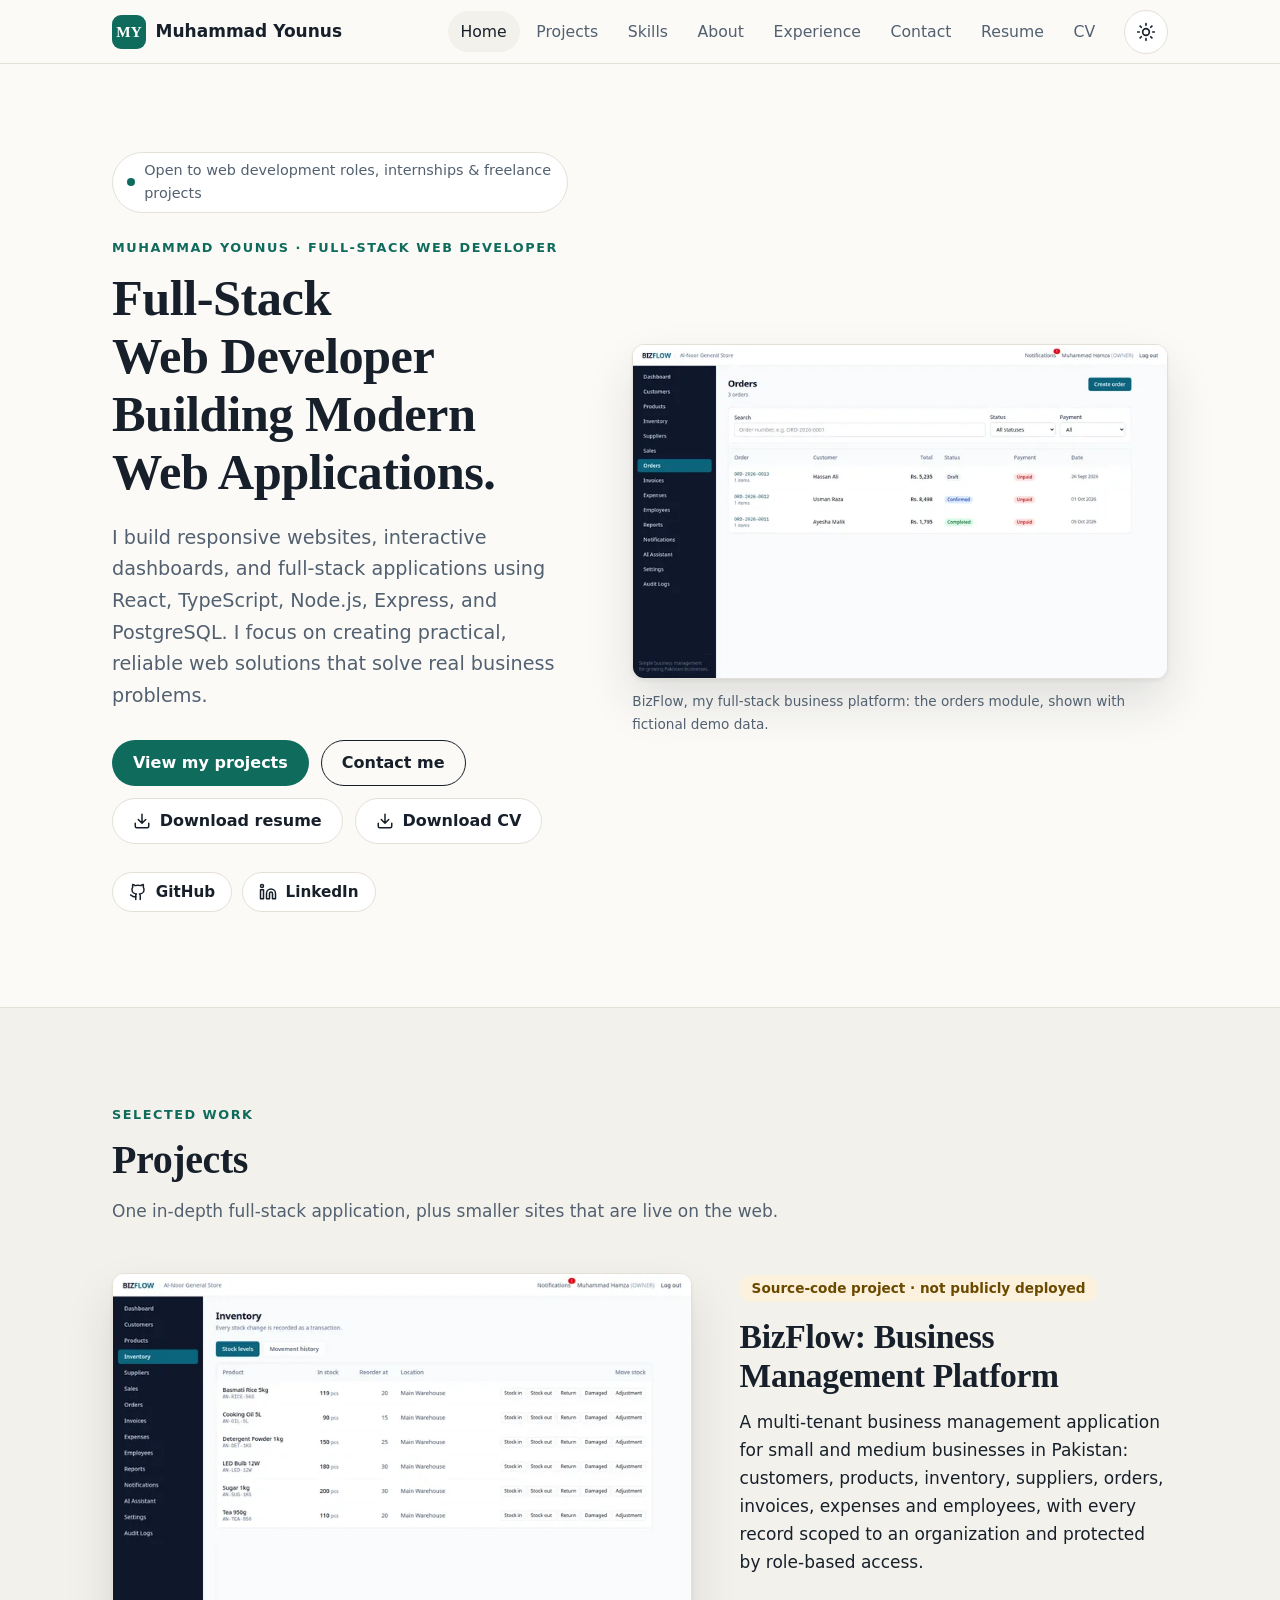
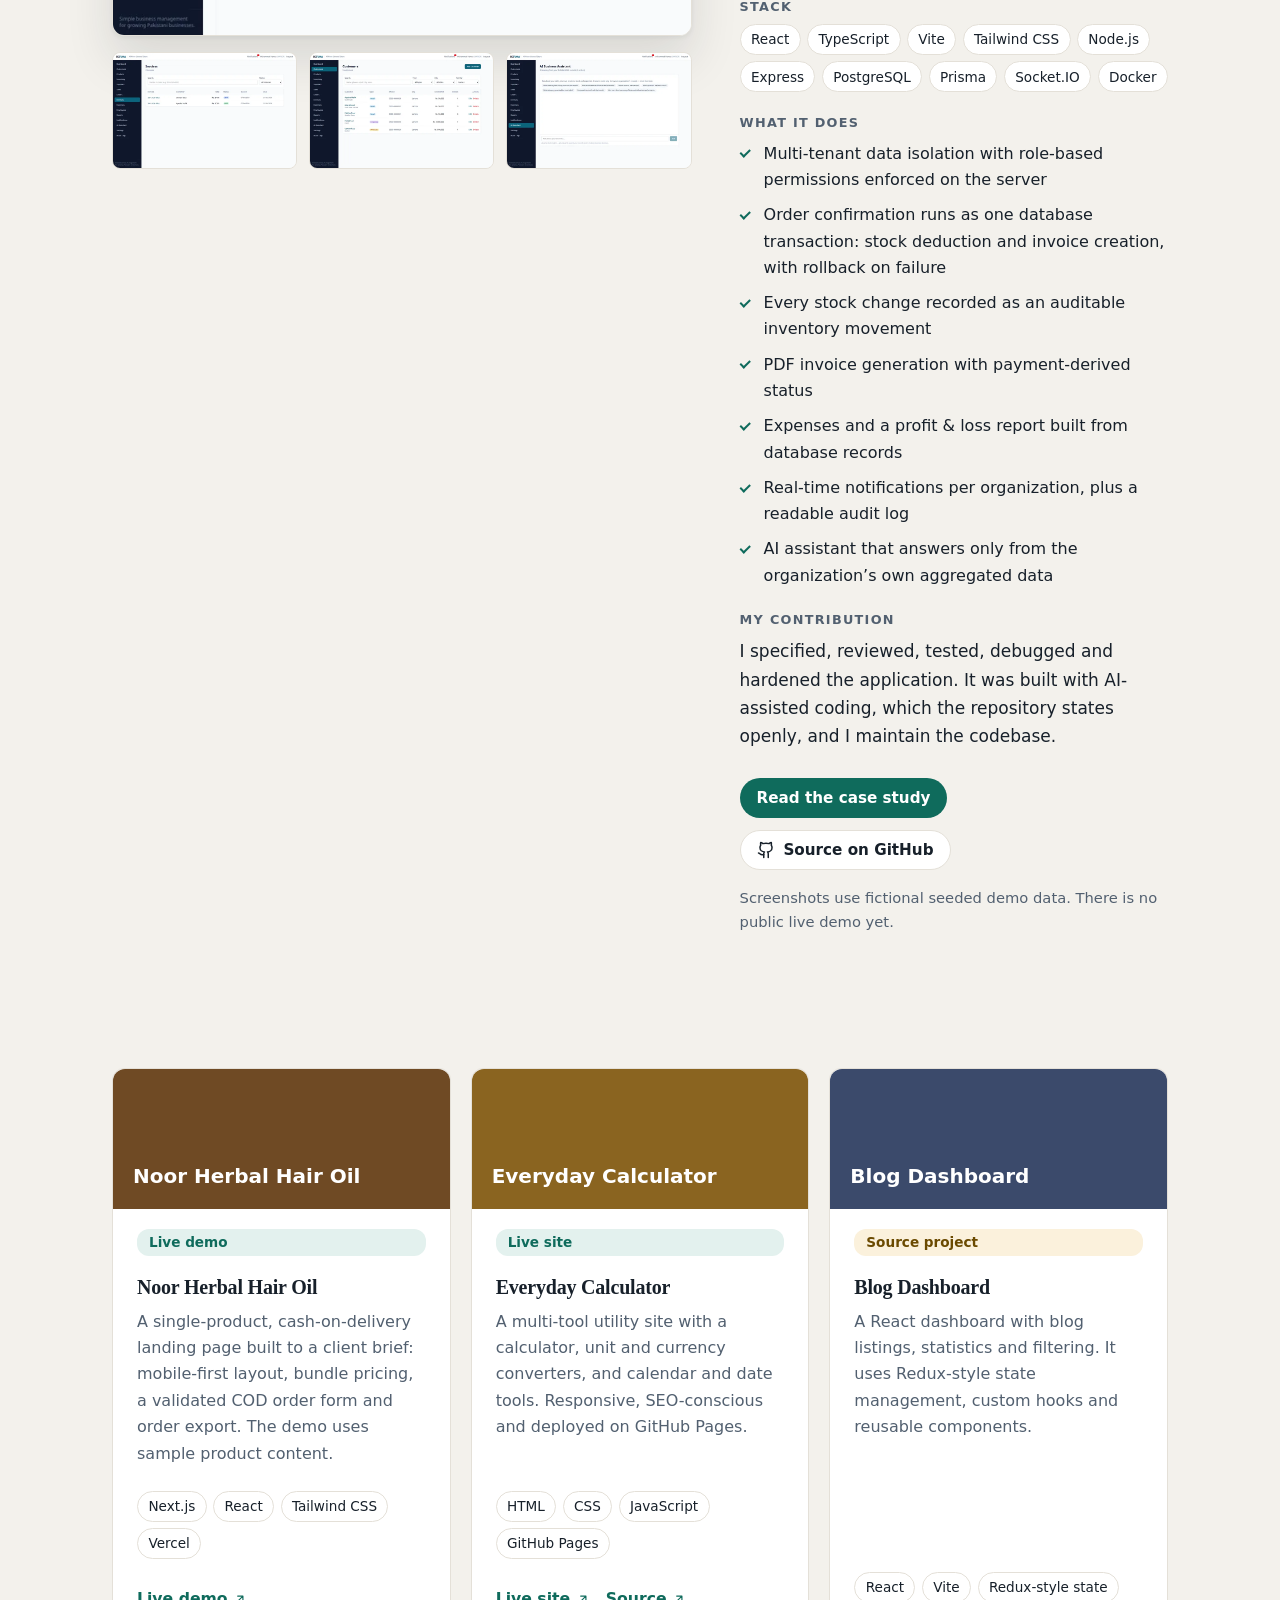
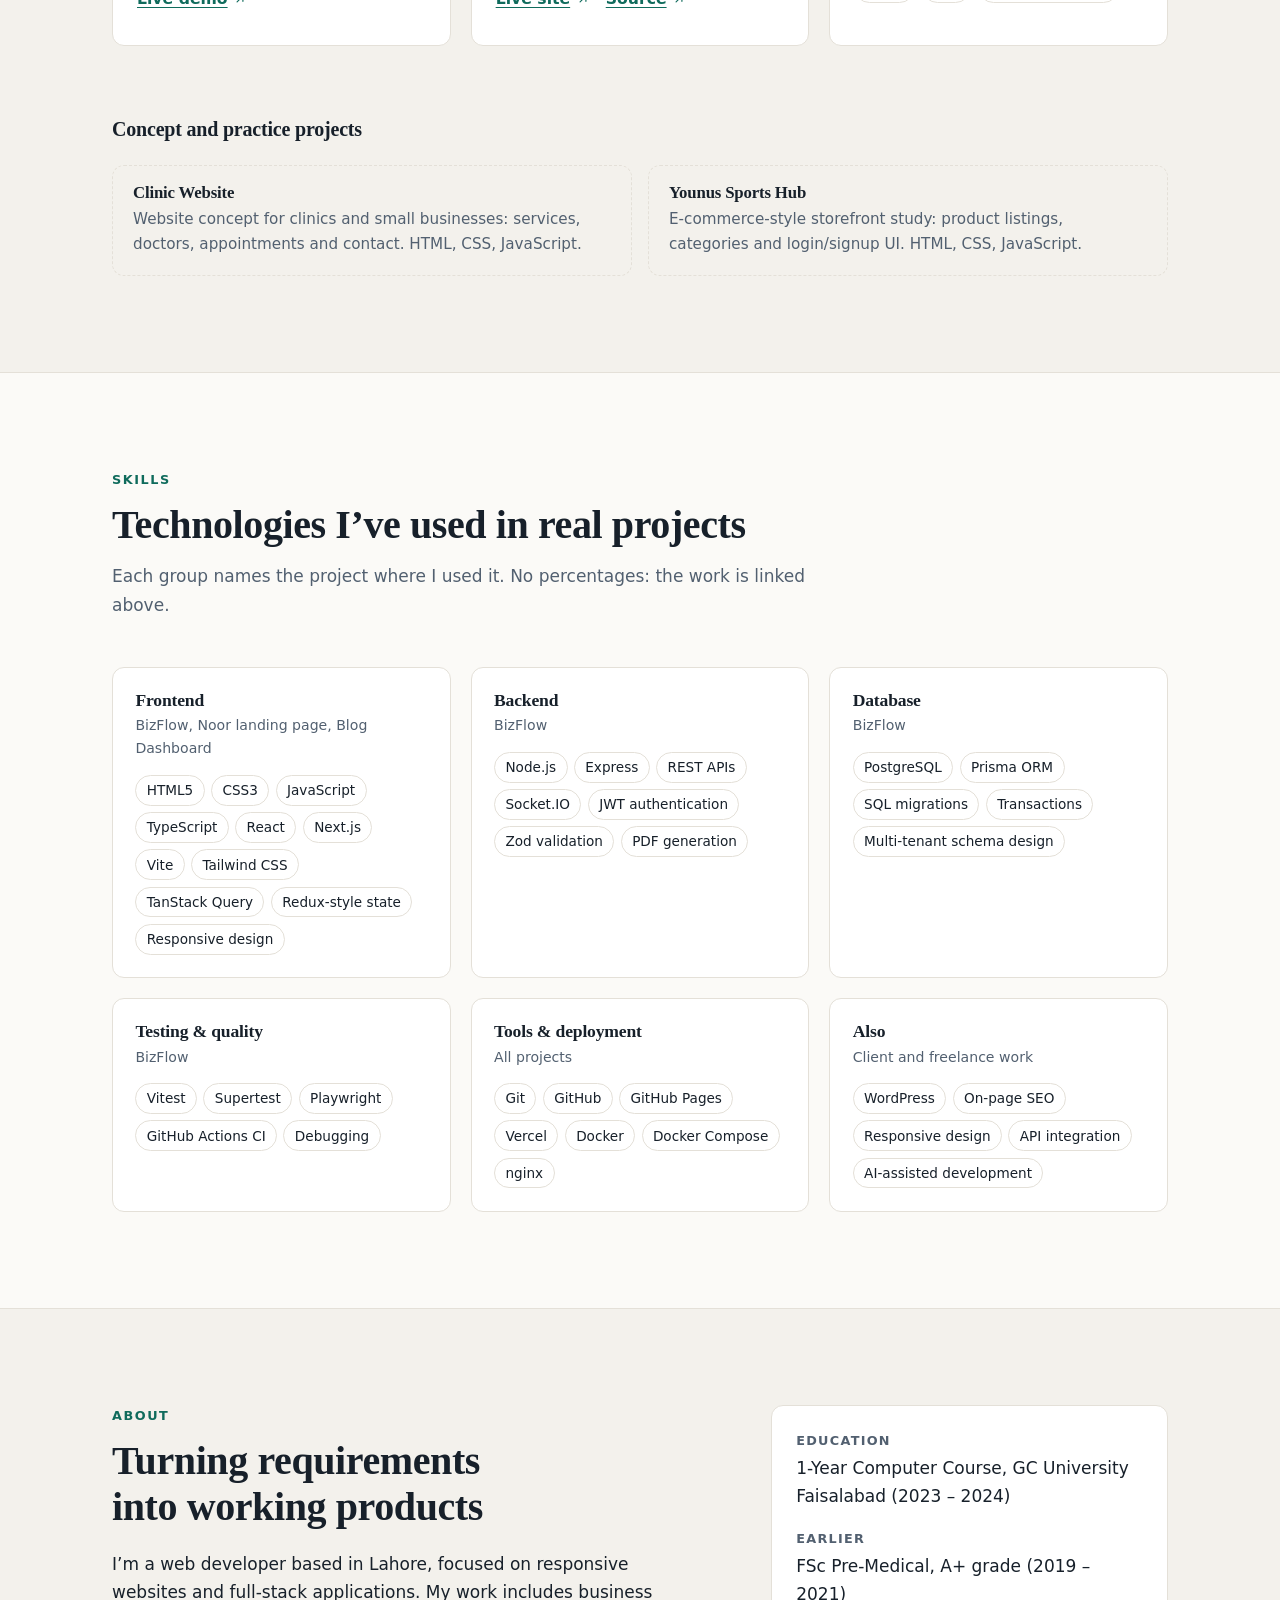
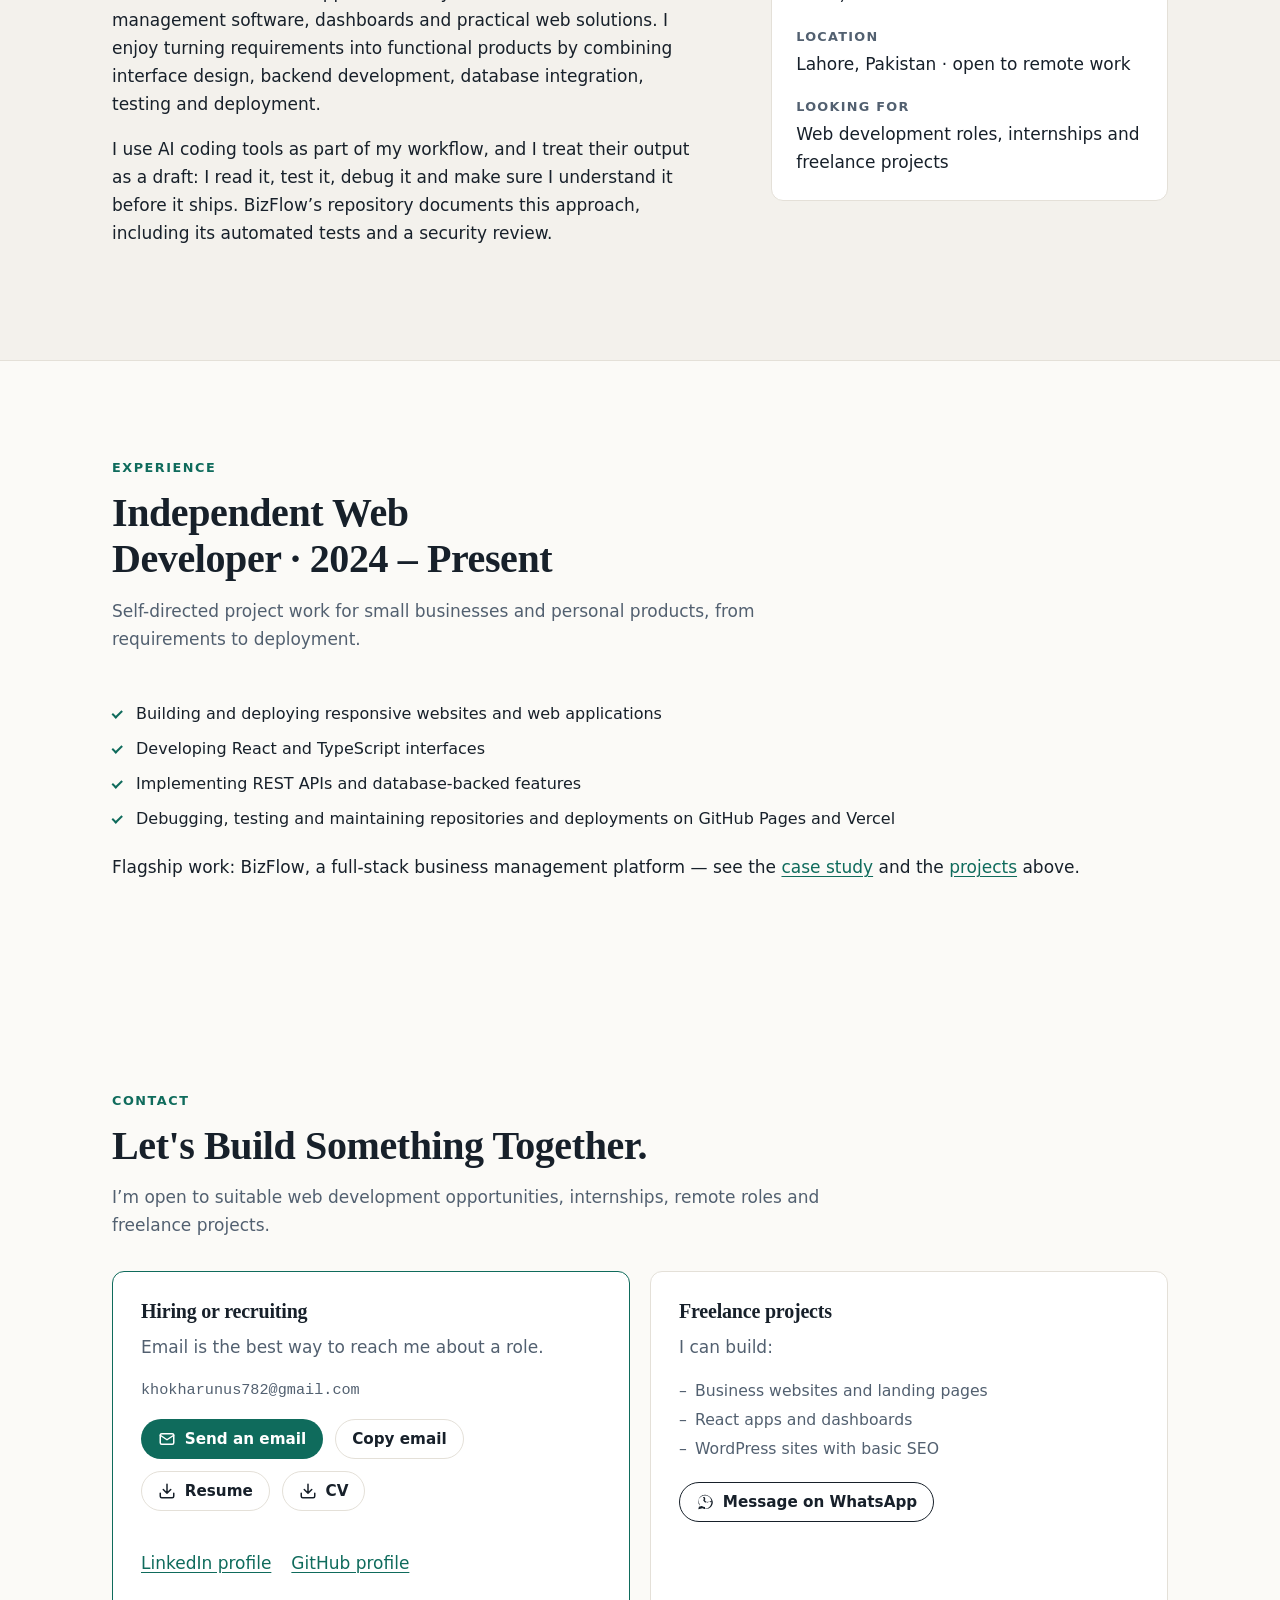
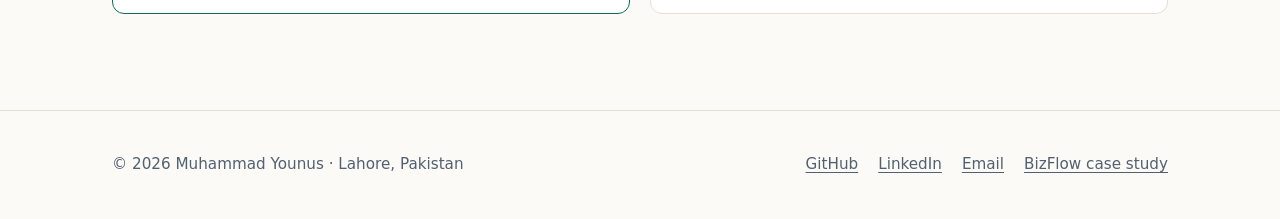
==== index.html @ 4ba92408 "Add full CV download (nav, hero, contact)" ====
<!DOCTYPE html>
<html lang="en">
<head>
<meta charset="UTF-8">
<meta name="viewport" content="width=device-width, initial-scale=1">
<title>Muhammad Younus | Full-Stack Web Developer</title>
<meta name="description" content="Explore Muhammad Younus's web development portfolio featuring React, TypeScript, Node.js, PostgreSQL, business applications, dashboards, and responsive websites.">
<link rel="canonical" href="https://younasahmad782.github.io/portfolio/">
<meta name="theme-color" content="#0f6b5c">

<meta property="og:type" content="website">
<meta property="og:site_name" content="Muhammad Younus">
<meta property="og:title" content="Muhammad Younus | Full-Stack Web Developer">
<meta property="og:description" content="React, TypeScript, Node.js and PostgreSQL applications, dashboards and responsive websites. Featured project: BizFlow, a multi-tenant business management platform.">
<meta property="og:url" content="https://younasahmad782.github.io/portfolio/">
<meta property="og:image" content="https://younasahmad782.github.io/portfolio/assets/img/og-image.png">
<meta property="og:image:width" content="1200">
<meta property="og:image:height" content="630">
<meta property="og:image:alt" content="Muhammad Younus, Full-Stack Web Developer, with a BizFlow orders screen">
<meta name="twitter:card" content="summary_large_image">

<link rel="icon" href="favicon.svg" type="image/svg+xml">
<link rel="stylesheet" href="assets/css/styles.css">
<script>
  /* Set theme before first paint to avoid a flash; also marks JS as available. */
  (function () {
    var d = document.documentElement;
    d.classList.add('js');
    try { var t = localStorage.getItem('theme'); if (t === 'dark' || t === 'light') d.setAttribute('data-theme', t); } catch (e) {}
  })();
</script>
<script type="application/ld+json">
{
  "@context": "https://schema.org",
  "@type": "Person",
  "name": "Muhammad Younus",
  "jobTitle": "Full-Stack Web Developer",
  "url": "https://younasahmad782.github.io/portfolio/",
  "address": { "@type": "PostalAddress", "addressLocality": "Lahore", "addressCountry": "PK" },
  "knowsAbout": ["React", "TypeScript", "Node.js", "Express", "PostgreSQL", "Prisma", "Responsive web design"],
  "sameAs": [
    "https://github.com/Younasahmad782",
    "https://www.linkedin.com/in/muhammad-younus-b658b6275"
  ]
}
</script>
</head>
<body id="top">

<!-- SVG icon sprite -->
<svg width="0" height="0" style="position:absolute" aria-hidden="true" focusable="false">
  <symbol id="i-sun" viewBox="0 0 24 24"><circle cx="12" cy="12" r="4"/><path d="M12 2v2M12 20v2M4.93 4.93l1.41 1.41M17.66 17.66l1.41 1.41M2 12h2M20 12h2M6.34 17.66l-1.41 1.41M19.07 4.93l-1.41 1.41"/></symbol>
  <symbol id="i-moon" viewBox="0 0 24 24"><path d="M12 3a6 6 0 0 0 9 9 9 9 0 1 1-9-9Z"/></symbol>
  <symbol id="i-menu" viewBox="0 0 24 24"><path d="M4 6h16M4 12h16M4 18h16"/></symbol>
  <symbol id="i-ext" viewBox="0 0 24 24"><path d="M7 17 17 7M8 7h9v9"/></symbol>
  <symbol id="i-mail" viewBox="0 0 24 24"><rect x="3" y="5" width="18" height="14" rx="2"/><path d="m3 7 9 6 9-6"/></symbol>
  <symbol id="i-download" viewBox="0 0 24 24"><path d="M21 15v4a2 2 0 0 1-2 2H5a2 2 0 0 1-2-2v-4M7 10l5 5 5-5M12 15V3"/></symbol>
  <symbol id="i-github" viewBox="0 0 24 24"><path d="M15 22v-4a4.8 4.8 0 0 0-1-3.5c3 0 6-2 6-5.5.08-1.25-.27-2.48-1-3.5.28-1.15.28-2.35 0-3.5 0 0-1 0-3 1.5-2.64-.5-5.36-.5-8 0C6 2 5 2 5 2c-.3 1.15-.3 2.35 0 3.5A5.403 5.403 0 0 0 4 9c0 3.5 3 5.5 6 5.5-.39.49-.68 1.05-.85 1.65-.17.6-.22 1.23-.15 1.85v4"/><path d="M9 18c-4.51 2-5-2-7-2"/></symbol>
  <symbol id="i-linkedin" viewBox="0 0 24 24"><path d="M16 8a6 6 0 0 1 6 6v7h-4v-7a2 2 0 0 0-2-2 2 2 0 0 0-2 2v7h-4v-7a6 6 0 0 1 6-6z"/><rect width="4" height="12" x="2" y="9"/><circle cx="4" cy="4" r="2"/></symbol>
  <symbol id="i-whatsapp" viewBox="0 0 32 32"><path d="M16 3C9.4 3 4 8.4 4 15c0 2.4.7 4.6 2 6.5L4 29l7.7-2c1.8 1 3.9 1.6 6.1 1.6h.1c6.6 0 12-5.4 12-12S22.6 3 16 3zm0 21.8h-.1c-2 0-3.9-.5-5.5-1.5l-.4-.2-4.6 1.2 1.2-4.4-.3-.4c-1.1-1.7-1.7-3.7-1.7-5.7C4.6 9.2 9.4 4.4 16 4.4S27.4 9.2 27.4 15.8 22.6 27.8 16 27.8zm6.1-8.2c-.3-.2-2-1-2.3-1.1-.3-.1-.5-.2-.7.2-.2.3-.8 1-1 1.2-.2.2-.4.3-.7.1-.3-.2-1.4-.5-2.7-1.6-1-1-1.7-2.1-1.9-2.5-.2-.3 0-.5.2-.7.2-.2.4-.4.6-.7.2-.2.3-.4.4-.7.1-.3 0-.5 0-.7-.1-.2-1-1.1-1.2-1.5-.3-.4-.4-.9-.2-1.2.1-.3.7-.3 1.6-.3h.6c.2 0 .5 0 .7.6.3.7 1 2.4 1 2.6.1.2.1.4 0 .6-.1.2-.1.4-.3.6l-.4.5c-.2.2-.3.4-.1.7.2.3.9 1.5 2 2.4 1.4 1.2 2.5 1.6 2.9 1.8.3.2.5.1.7-.1.2-.2.9-1 1.1-1.4.2-.4.5-.3.8-.2.3.1 2 1 2.3 1.1.3.2.5.2.7.1.2 0 .7-.3 1-1.2.1-.3.1-.5 0-.6 0-.2-.2-.2-.5-.4z" fill="currentColor" stroke="none"/></symbol>
</svg>

<a class="skip-link" href="#main">Skip to main content</a>

<header class="site-nav">
  <div class="wrap nav-inner">
    <a href="#top" class="brand" aria-label="Muhammad Younus, home"><span class="brand-mark" aria-hidden="true">MY</span><span>Muhammad Younus</span></a>
    <nav aria-label="Primary">
      <ul class="nav-links" id="navLinks">
        <li><a href="#top">Home</a></li>
        <li><a href="#projects">Projects</a></li>
        <li><a href="#skills">Skills</a></li>
        <li><a href="#about">About</a></li>
        <li><a href="#experience">Experience</a></li>
        <li><a href="#contact">Contact</a></li>
        <li data-resume hidden><a href="assets/resume/Muhammad-Younus-Resume.pdf" download>Resume</a></li>
        <li><a href="assets/cv/Muhammad-Younus-CV.pdf" download>CV</a></li>
      </ul>
    </nav>
    <button class="icon-btn theme-btn" id="themeBtn" type="button" aria-label="Switch to dark theme">
      <svg class="ic i-sun" aria-hidden="true"><use href="#i-sun"/></svg>
      <svg class="ic i-moon" aria-hidden="true"><use href="#i-moon"/></svg>
    </button>
    <button class="icon-btn menu-btn" id="menuBtn" type="button" aria-label="Open menu" aria-expanded="false" aria-controls="navLinks">
      <svg class="ic" aria-hidden="true"><use href="#i-menu"/></svg>
    </button>
  </div>
</header>

<main id="main">

<!-- ============ HERO ============ -->
<section class="hero" aria-labelledby="hero-title">
  <div class="wrap hero-grid">
    <div>
      <p class="pill"><span class="pill-dot" aria-hidden="true"></span>Open to web development roles, internships &amp; freelance projects</p>
      <p class="eyebrow">Muhammad Younus · Full-Stack Web Developer</p>
      <h1 id="hero-title">Full-Stack Web Developer Building Modern Web Applications.</h1>
      <p class="lead">I build responsive websites, interactive dashboards, and full-stack applications using React, TypeScript, Node.js, Express, and PostgreSQL. I focus on creating practical, reliable web solutions that solve real business problems.</p>
      <div class="btn-row">
        <a class="btn btn-primary" href="#projects">View my projects</a>
        <a class="btn btn-secondary" href="#contact">Contact me</a>
        <a class="btn btn-ghost" data-resume hidden href="assets/resume/Muhammad-Younus-Resume.pdf" download>
          <svg class="ic" aria-hidden="true"><use href="#i-download"/></svg>Download resume
        </a>
        <a class="btn btn-ghost" href="assets/cv/Muhammad-Younus-CV.pdf" download>
          <svg class="ic" aria-hidden="true"><use href="#i-download"/></svg>Download CV
        </a>
      </div>
      <p class="social-row">
        <a class="btn btn-ghost btn-sm" href="https://github.com/Younasahmad782" target="_blank" rel="noopener noreferrer"><svg class="ic" aria-hidden="true"><use href="#i-github"/></svg>GitHub</a>
        <a class="btn btn-ghost btn-sm" href="https://www.linkedin.com/in/muhammad-younus-b658b6275" target="_blank" rel="noopener noreferrer"><svg class="ic" aria-hidden="true"><use href="#i-linkedin"/></svg>LinkedIn</a>
      </p>
    </div>
    <figure class="hero-visual">
      <div class="frame">
        <img src="assets/img/bizflow-orders-1440.webp"
             srcset="assets/img/bizflow-orders-720.webp 720w, assets/img/bizflow-orders-1440.webp 1440w"
             sizes="(max-width: 900px) 100vw, 540px"
             width="1440" height="900" fetchpriority="high"
             alt="BizFlow orders screen listing three orders with customer name, total, order status and payment status.">
      </div>
      <figcaption>BizFlow, my full-stack business platform: the orders module, shown with fictional demo data.</figcaption>
    </figure>
  </div>
</section>

<!-- ============ PROJECTS ============ -->
<section class="section section-alt" id="projects" aria-labelledby="projects-title">
  <div class="wrap">
    <div class="section-head">
      <span class="eyebrow">Selected work</span>
      <h2 id="projects-title">Projects</h2>
      <p>One in-depth full-stack application, plus smaller sites that are live on the web.</p>
    </div>

    <!-- Featured: BizFlow -->
    <article class="featured reveal" aria-labelledby="bizflow-title">
      <div class="featured-media">
        <div class="frame">
          <img src="assets/img/bizflow-inventory-1440.webp"
               srcset="assets/img/bizflow-inventory-720.webp 720w, assets/img/bizflow-inventory-1440.webp 1440w"
               sizes="(max-width: 960px) 100vw, 620px"
               width="1440" height="900" loading="lazy"
               alt="BizFlow inventory screen with a stock-levels table showing product, quantity in stock, reorder level and location, and buttons for stock in, stock out, return, damaged and adjustment.">
        </div>
        <ul class="thumbs" aria-label="More BizFlow screenshots">
          <li><a href="case-studies/bizflow.html#screenshots"><img src="assets/img/bizflow-invoices-720.webp" width="1440" height="900" loading="lazy" alt="BizFlow invoices list with invoice numbers, totals and due dates."></a></li>
          <li><a href="case-studies/bizflow.html#screenshots"><img src="assets/img/bizflow-customers-720.webp" width="1440" height="900" loading="lazy" alt="BizFlow customers list with type, city, credit limit and order count."></a></li>
          <li><a href="case-studies/bizflow.html#screenshots"><img src="assets/img/bizflow-assistant-720.webp" width="1440" height="900" loading="lazy" alt="BizFlow AI business assistant with suggested questions about sales, stock and expenses."></a></li>
        </ul>
      </div>

      <div class="featured-body">
        <span class="status">Source-code project · not publicly deployed</span>
        <h3 id="bizflow-title">BizFlow: Business Management Platform</h3>
        <p>A multi-tenant business management application for small and medium businesses in Pakistan: customers, products, inventory, suppliers, orders, invoices, expenses and employees, with every record scoped to an organization and protected by role-based access.</p>

        <h4>Stack</h4>
        <ul class="badges" aria-label="Technology stack">
          <li>React</li><li>TypeScript</li><li>Vite</li><li>Tailwind CSS</li><li>Node.js</li><li>Express</li><li>PostgreSQL</li><li>Prisma</li><li>Socket.IO</li><li>Docker</li>
        </ul>

        <h4>What it does</h4>
        <ul class="check-list">
          <li>Multi-tenant data isolation with role-based permissions enforced on the server</li>
          <li>Order confirmation runs as one database transaction: stock deduction and invoice creation, with rollback on failure</li>
          <li>Every stock change recorded as an auditable inventory movement</li>
          <li>PDF invoice generation with payment-derived status</li>
          <li>Expenses and a profit &amp; loss report built from database records</li>
          <li>Real-time notifications per organization, plus a readable audit log</li>
          <li>AI assistant that answers only from the organization’s own aggregated data</li>
        </ul>

        <h4>My contribution</h4>
        <p>I specified, reviewed, tested, debugged and hardened the application. It was built with AI-assisted coding, which the repository states openly, and I maintain the codebase.</p>

        <div class="btn-row">
          <a class="btn btn-primary btn-sm" href="case-studies/bizflow.html">Read the case study</a>
          <a class="btn btn-ghost btn-sm" href="https://github.com/Younasahmad782/BizFlow" target="_blank" rel="noopener noreferrer"><svg class="ic" aria-hidden="true"><use href="#i-github"/></svg>Source on GitHub</a>
        </div>
        <p class="note" style="margin-top:1rem">Screenshots use fictional seeded demo data. There is no public live demo yet.</p>
      </div>
    </article>

    <!-- Other projects -->
    <div class="sub-head reveal">
      <h3>More projects</h3>
    </div>
    <div class="card-grid">
      <article class="card reveal">
        <div class="card-visual visual-noor" aria-hidden="true"><span>Noor Herbal Hair Oil</span></div>
        <span class="status live">Live demo</span>
        <h3>Noor Herbal Hair Oil</h3>
        <p>A single-product, cash-on-delivery landing page built to a client brief: mobile-first layout, bundle pricing, a validated COD order form and order export. The demo uses sample product content.</p>
        <ul class="badges" aria-label="Technologies"><li>Next.js</li><li>React</li><li>Tailwind CSS</li><li>Vercel</li></ul>
        <div class="card-links"><a href="https://pk-cod-landing.vercel.app" target="_blank" rel="noopener noreferrer">Live demo<svg class="ic" aria-hidden="true"><use href="#i-ext"/></svg></a></div>
      </article>
      <article class="card reveal">
        <div class="card-visual visual-calc" aria-hidden="true"><span>Everyday Calculator</span></div>
        <span class="status live">Live site</span>
        <h3>Everyday Calculator</h3>
        <p>A multi-tool utility site with a calculator, unit and currency converters, and calendar and date tools. Responsive, SEO-conscious and deployed on GitHub Pages.</p>
        <ul class="badges" aria-label="Technologies"><li>HTML</li><li>CSS</li><li>JavaScript</li><li>GitHub Pages</li></ul>
        <div class="card-links">
          <a href="https://younasahmad782.github.io/everyday-calculator/" target="_blank" rel="noopener noreferrer">Live site<svg class="ic" aria-hidden="true"><use href="#i-ext"/></svg></a>
          <a href="https://github.com/Younasahmad782/everyday-calculator" target="_blank" rel="noopener noreferrer">Source<svg class="ic" aria-hidden="true"><use href="#i-ext"/></svg></a>
        </div>
      </article>
      <article class="card reveal">
        <div class="card-visual visual-blog" aria-hidden="true"><span>Blog Dashboard</span></div>
        <span class="status">Source project</span>
        <h3>Blog Dashboard</h3>
        <p>A React dashboard with blog listings, statistics and filtering. It uses Redux-style state management, custom hooks and reusable components.</p>
        <ul class="badges" aria-label="Technologies"><li>React</li><li>Vite</li><li>Redux-style state</li></ul>
      </article>
    </div>

    <div class="sub-head reveal">
      <h3>Concept and practice projects</h3>
    </div>
    <div class="mini-list reveal">
      <div class="mini">
        <h3>Clinic Website</h3>
        <p>Website concept for clinics and small businesses: services, doctors, appointments and contact. HTML, CSS, JavaScript.</p>
      </div>
      <div class="mini">
        <h3>Younus Sports Hub</h3>
        <p>E-commerce-style storefront study: product listings, categories and login/signup UI. HTML, CSS, JavaScript.</p>
      </div>
    </div>
  </div>
</section>

<!-- ============ SKILLS ============ -->
<section class="section" id="skills" aria-labelledby="skills-title">
  <div class="wrap">
    <div class="section-head">
      <span class="eyebrow">Skills</span>
      <h2 id="skills-title">Technologies I’ve used in real projects</h2>
      <p>Each group names the project where I used it. No percentages: the work is linked above.</p>
    </div>
    <div class="skills-grid">
      <div class="skill-group reveal">
        <h3>Frontend</h3>
        <p class="where">BizFlow, Noor landing page, Blog Dashboard</p>
        <ul class="badges">
          <li>HTML5</li><li>CSS3</li><li>JavaScript</li><li>TypeScript</li><li>React</li><li>Next.js</li><li>Vite</li><li>Tailwind CSS</li><li>TanStack Query</li><li>Redux-style state</li><li>Responsive design</li>
        </ul>
      </div>
      <div class="skill-group reveal">
        <h3>Backend</h3>
        <p class="where">BizFlow</p>
        <ul class="badges">
          <li>Node.js</li><li>Express</li><li>REST APIs</li><li>Socket.IO</li><li>JWT authentication</li><li>Zod validation</li><li>PDF generation</li>
        </ul>
      </div>
      <div class="skill-group reveal">
        <h3>Database</h3>
        <p class="where">BizFlow</p>
        <ul class="badges">
          <li>PostgreSQL</li><li>Prisma ORM</li><li>SQL migrations</li><li>Transactions</li><li>Multi-tenant schema design</li>
        </ul>
      </div>
      <div class="skill-group reveal">
        <h3>Testing &amp; quality</h3>
        <p class="where">BizFlow</p>
        <ul class="badges">
          <li>Vitest</li><li>Supertest</li><li>Playwright</li><li>GitHub Actions CI</li><li>Debugging</li>
        </ul>
      </div>
      <div class="skill-group reveal">
        <h3>Tools &amp; deployment</h3>
        <p class="where">All projects</p>
        <ul class="badges">
          <li>Git</li><li>GitHub</li><li>GitHub Pages</li><li>Vercel</li><li>Docker</li><li>Docker Compose</li><li>nginx</li>
        </ul>
      </div>
      <div class="skill-group reveal">
        <h3>Also</h3>
        <p class="where">Client and freelance work</p>
        <ul class="badges">
          <li>WordPress</li><li>On-page SEO</li><li>Responsive design</li><li>API integration</li><li>AI-assisted development</li>
        </ul>
      </div>
    </div>
  </div>
</section>

<!-- ============ ABOUT ============ -->
<section class="section section-alt" id="about" aria-labelledby="about-title">
  <div class="wrap about-grid">
    <div class="prose">
      <span class="eyebrow">About</span>
      <h2 id="about-title" style="margin-bottom:1.25rem">Turning requirements into working products</h2>
      <p>I’m a web developer based in Lahore, focused on responsive websites and full-stack applications. My work includes business management software, dashboards and practical web solutions. I enjoy turning requirements into functional products by combining interface design, backend development, database integration, testing and deployment.</p>
      <p>I use AI coding tools as part of my workflow, and I treat their output as a draft: I read it, test it, debug it and make sure I understand it before it ships. BizFlow’s repository documents this approach, including its automated tests and a security review.</p>
    </div>
    <dl class="facts reveal">
      <div><dt>Education</dt><dd>1-Year Computer Course, GC University Faisalabad (2023 – 2024)</dd></div>
      <div><dt>Earlier</dt><dd>FSc Pre-Medical, A+ grade (2019 – 2021)</dd></div>
      <div><dt>Location</dt><dd>Lahore, Pakistan · open to remote work</dd></div>
      <div><dt>Looking for</dt><dd>Web development roles, internships and freelance projects</dd></div>
    </dl>
  </div>
</section>

<!-- ============ EXPERIENCE ============ -->
<section class="section" id="experience" aria-labelledby="experience-title">
  <div class="wrap">
    <div class="section-head">
      <span class="eyebrow">Experience</span>
      <h2 id="experience-title">Independent Web Developer · 2024 – Present</h2>
      <p>Self-directed project work for small businesses and personal products, from requirements to deployment.</p>
    </div>
    <ul class="check-list">
      <li>Building and deploying responsive websites and web applications</li>
      <li>Developing React and TypeScript interfaces</li>
      <li>Implementing REST APIs and database-backed features</li>
      <li>Debugging, testing and maintaining repositories and deployments on GitHub Pages and Vercel</li>
    </ul>
    <p style="margin-top:1.25rem">Flagship work: BizFlow, a full-stack business management platform — see the <a href="case-studies/bizflow.html">case study</a> and the <a href="#projects">projects</a> above.</p>
  </div>
</section>

<!-- ============ CONTACT ============ -->
<section class="section" id="contact" aria-labelledby="contact-title">
  <div class="wrap">
    <div class="section-head" style="margin-bottom:0">
      <span class="eyebrow">Contact</span>
      <h2 id="contact-title">Let's Build Something Together.</h2>
      <p>I’m open to suitable web development opportunities, internships, remote roles and freelance projects.</p>
    </div>
    <div class="contact-grid">
      <div class="contact-card primary reveal">
        <h3>Hiring or recruiting</h3>
        <p>Email is the best way to reach me about a role.</p>
        <p class="email-line">khokharunus782@gmail.com</p>
        <div class="btn-row" style="margin-top:0">
          <a class="btn btn-primary btn-sm" href="mailto:khokharunus782@gmail.com?subject=Opportunity%20for%20Muhammad%20Younus"><svg class="ic" aria-hidden="true"><use href="#i-mail"/></svg>Send an email</a>
          <button class="btn btn-ghost btn-sm" id="copyEmailBtn" type="button">Copy email</button>
          <a class="btn btn-ghost btn-sm" data-resume hidden href="assets/resume/Muhammad-Younus-Resume.pdf" download><svg class="ic" aria-hidden="true"><use href="#i-download"/></svg>Resume</a>
          <a class="btn btn-ghost btn-sm" href="assets/cv/Muhammad-Younus-CV.pdf" download><svg class="ic" aria-hidden="true"><use href="#i-download"/></svg>CV</a>
        </div>
        <p class="copy-status" id="copyStatus" role="status" aria-live="polite"></p>
        <p class="link-row"><a href="https://www.linkedin.com/in/muhammad-younus-b658b6275" target="_blank" rel="noopener noreferrer">LinkedIn profile</a><a href="https://github.com/Younasahmad782" target="_blank" rel="noopener noreferrer">GitHub profile</a></p>
      </div>
      <div class="contact-card reveal">
        <h3>Freelance projects</h3>
        <p>I can build:</p>
        <ul class="plain">
          <li>Business websites and landing pages</li>
          <li>React apps and dashboards</li>
          <li>WordPress sites with basic SEO</li>
        </ul>
        <a class="btn btn-secondary btn-sm" href="https://wa.me/923457305226?text=Hi%20Muhammad%2C%20I%20saw%20your%20portfolio%20and%20would%20like%20to%20discuss%20a%20project." target="_blank" rel="noopener noreferrer"><svg class="ic-fill" aria-hidden="true"><use href="#i-whatsapp"/></svg>Message on WhatsApp</a>
      </div>
    </div>
  </div>
</section>

</main>

<footer class="site-footer">
  <div class="wrap footer-inner">
    <p style="margin:0">© <span id="year">2026</span> Muhammad Younus · Lahore, Pakistan</p>
    <nav class="footer-links" aria-label="Footer">
      <a href="https://github.com/Younasahmad782" target="_blank" rel="noopener noreferrer">GitHub</a>
      <a href="https://www.linkedin.com/in/muhammad-younus-b658b6275" target="_blank" rel="noopener noreferrer">LinkedIn</a>
      <a href="mailto:khokharunus782@gmail.com">Email</a>
      <a href="case-studies/bizflow.html">BizFlow case study</a>
    </nav>
  </div>
</footer>

<script src="assets/js/main.js" defer></script>
</body>
</html>
---- assets/css/styles.css ----
/* ==========================================================================
   Muhammad Younus — Portfolio
   Design tokens → base → layout → components → sections → utilities
   ========================================================================== */

:root {
  color-scheme: light;
  --bg: #fbfaf7;
  --surface: #ffffff;
  --surface-2: #f3f1ec;
  --ink: #17202a;
  --muted: #526070;
  --line: #e4e0d8;
  --accent: #0f6b5c;
  --accent-ink: #ffffff;
  --accent-soft: #e3f1ee;
  --warn-soft: #fbf1dc;
  --warn-ink: #6b4a00;
  --shadow: 0 1px 2px rgba(23, 32, 42, .06), 0 8px 24px rgba(23, 32, 42, .06);
  --shadow-lg: 0 2px 4px rgba(23, 32, 42, .06), 0 24px 48px rgba(23, 32, 42, .12);

  --font-body: system-ui, -apple-system, "Segoe UI", Roboto, "Helvetica Neue", Arial, sans-serif;
  --font-display: ui-serif, "Iowan Old Style", "Palatino Linotype", Palatino, Georgia, "Times New Roman", serif;
  --font-mono: ui-monospace, SFMono-Regular, Menlo, Consolas, monospace;

  --radius: 12px;
  --radius-sm: 8px;
  --wrap: 1120px;
  --nav-h: 64px;
}

:root[data-theme="dark"] {
  color-scheme: dark;
  --bg: #0f1417;
  --surface: #151c20;
  --surface-2: #1b242a;
  --ink: #e8ecee;
  --muted: #9aa8b2;
  --line: #26323a;
  --accent: #4fc3ad;
  --accent-ink: #06201a;
  --accent-soft: #14312c;
  --warn-soft: #2e2511;
  --warn-ink: #f0cf85;
  --shadow: 0 1px 2px rgba(0, 0, 0, .4), 0 8px 24px rgba(0, 0, 0, .3);
  --shadow-lg: 0 2px 4px rgba(0, 0, 0, .4), 0 24px 48px rgba(0, 0, 0, .45);
}

/* Follow the OS only when the visitor has not chosen a theme */
@media (prefers-color-scheme: dark) {
  :root:not([data-theme="light"]) {
    color-scheme: dark;
    --bg: #0f1417;
    --surface: #151c20;
    --surface-2: #1b242a;
    --ink: #e8ecee;
    --muted: #9aa8b2;
    --line: #26323a;
    --accent: #4fc3ad;
    --accent-ink: #06201a;
    --accent-soft: #14312c;
    --warn-soft: #2e2511;
    --warn-ink: #f0cf85;
    --shadow: 0 1px 2px rgba(0, 0, 0, .4), 0 8px 24px rgba(0, 0, 0, .3);
    --shadow-lg: 0 2px 4px rgba(0, 0, 0, .4), 0 24px 48px rgba(0, 0, 0, .45);
  }
}

/* ---------- Base ---------- */
*, *::before, *::after { box-sizing: border-box; }
html { -webkit-text-size-adjust: 100%; scroll-padding-top: calc(var(--nav-h) + 16px); }
@media (prefers-reduced-motion: no-preference) { html { scroll-behavior: smooth; } }
body {
  margin: 0;
  background: var(--bg);
  color: var(--ink);
  font-family: var(--font-body);
  font-size: 1.0625rem;
  line-height: 1.65;
  -webkit-font-smoothing: antialiased;
  overflow-x: hidden;
}
img, svg { max-width: 100%; display: block; }
img { height: auto; }
h1, h2, h3, h4 { font-family: var(--font-display); line-height: 1.15; letter-spacing: -.01em; margin: 0; font-weight: 600; text-wrap: balance; }
h1 { font-size: clamp(2.1rem, 5.2vw, 3.6rem); }
h2 { font-size: clamp(1.75rem, 3.6vw, 2.5rem); }
h3 { font-size: 1.25rem; }
p { margin: 0 0 1em; }
a { color: var(--accent); text-underline-offset: .18em; }
a:hover { text-decoration-thickness: 2px; }
ul { margin: 0; padding: 0; list-style: none; }
code, kbd { font-family: var(--font-mono); font-size: .9em; }

:focus-visible { outline: 3px solid var(--accent); outline-offset: 3px; border-radius: 4px; }

.wrap { width: 100%; max-width: var(--wrap); margin-inline: auto; padding-inline: clamp(1rem, 4vw, 2rem); }
.sr-only { position: absolute; width: 1px; height: 1px; overflow: hidden; clip: rect(0 0 0 0); white-space: nowrap; }
.skip-link {
  position: absolute; left: 1rem; top: -4rem; z-index: 100;
  background: var(--ink); color: var(--bg); padding: .6rem 1rem; border-radius: var(--radius-sm); text-decoration: none;
}
.skip-link:focus { top: 1rem; }

/* ---------- Buttons ---------- */
.btn {
  display: inline-flex; align-items: center; justify-content: center; gap: .55rem;
  min-height: 46px; padding: .65rem 1.25rem;
  border-radius: 999px; border: 1.5px solid transparent;
  font: inherit; font-weight: 600; font-size: 1rem; line-height: 1.2; text-decoration: none; cursor: pointer;
  transition: background-color .18s, border-color .18s, color .18s, transform .18s;
}
.btn svg { width: 18px; height: 18px; flex: none; }
.btn-primary { background: var(--accent); color: var(--accent-ink); }
.btn-primary:hover { filter: brightness(1.08); }
.btn-secondary { background: transparent; color: var(--ink); border-color: var(--ink); }
.btn-secondary:hover { background: var(--ink); color: var(--bg); }
.btn-ghost { background: var(--surface); color: var(--ink); border-color: var(--line); }
.btn-ghost:hover { border-color: var(--ink); }
.btn-sm { min-height: 40px; padding: .45rem 1rem; font-size: .95rem; }
@media (prefers-reduced-motion: no-preference) { .btn:active { transform: translateY(1px); } }
.btn[hidden], [data-resume][hidden] { display: none !important; }

.icon-btn {
  display: inline-flex; align-items: center; justify-content: center;
  width: 44px; height: 44px; border-radius: 50%;
  border: 1.5px solid var(--line); background: var(--surface); color: var(--ink); cursor: pointer;
  transition: border-color .18s;
}
.icon-btn:hover { border-color: var(--ink); }
.icon-btn svg { width: 20px; height: 20px; }

/* ---------- Navigation ---------- */
.site-nav {
  position: sticky; top: 0; z-index: 50; height: var(--nav-h);
  background: color-mix(in srgb, var(--bg) 92%, transparent);
  backdrop-filter: saturate(1.4) blur(10px);
  border-bottom: 1px solid var(--line);
}
.nav-inner { height: 100%; display: flex; align-items: center; gap: 1rem; }
.brand { display: inline-flex; align-items: center; gap: .6rem; font-weight: 700; color: var(--ink); text-decoration: none; margin-right: auto; }
.brand-mark { display: grid; place-items: center; width: 34px; height: 34px; border-radius: 9px; background: var(--accent); color: var(--accent-ink); font-family: var(--font-display); font-size: .95rem; }
.nav-links { display: flex; gap: .25rem; }
.nav-links a { display: block; padding: .5rem .8rem; border-radius: 999px; color: var(--muted); text-decoration: none; font-weight: 500; font-size: .98rem; }
.nav-links a:hover { color: var(--ink); background: var(--surface-2); }
.nav-links a[aria-current="true"] { color: var(--ink); background: var(--surface-2); }
.menu-btn { display: none; }
.theme-btn .i-moon { display: none; }
:root[data-theme="dark"] .theme-btn .i-sun { display: none; }
:root[data-theme="dark"] .theme-btn .i-moon { display: block; }
@media (prefers-color-scheme: dark) {
  :root:not([data-theme="light"]) .theme-btn .i-sun { display: none; }
  :root:not([data-theme="light"]) .theme-btn .i-moon { display: block; }
}

@media (max-width: 860px) {
  .menu-btn { display: inline-flex; }
  .nav-links {
    position: absolute; left: 0; right: 0; top: var(--nav-h);
    flex-direction: column; gap: 0; padding: .5rem clamp(1rem, 4vw, 2rem) 1rem;
    background: var(--bg); border-bottom: 1px solid var(--line); box-shadow: var(--shadow);
    display: none;
  }
  .nav-links.open { display: flex; }
  .nav-links a { padding: .85rem .5rem; border-radius: var(--radius-sm); font-size: 1.05rem; }
}

/* ---------- Sections ---------- */
section { scroll-margin-top: calc(var(--nav-h) + 8px); }
.section { padding-block: clamp(3.5rem, 8vw, 6rem); }
.section-alt { background: var(--surface-2); border-block: 1px solid var(--line); }
.eyebrow { display: block; font-size: .8rem; font-weight: 700; letter-spacing: .12em; text-transform: uppercase; color: var(--accent); margin-bottom: .75rem; }
.section-head { max-width: 46rem; margin-bottom: clamp(2rem, 4vw, 3rem); }
.section-head p { color: var(--muted); margin: .9rem 0 0; }

/* ---------- Hero ---------- */
.hero { padding-block: clamp(2.5rem, 7vw, 5.5rem) clamp(3rem, 7vw, 5rem); }
.hero h1 { font-size: clamp(2rem, 4.3vw, 3.15rem); }
.hero-grid { display: grid; grid-template-columns: minmax(0, .92fr) minmax(0, 1.08fr); gap: clamp(2rem, 5vw, 4rem); align-items: center; }
.pill {
  display: inline-flex; align-items: center; gap: .55rem; padding: .35rem .9rem;
  border: 1px solid var(--line); border-radius: 999px; background: var(--surface);
  font-size: .9rem; color: var(--muted); margin-bottom: 1.5rem;
}
.pill-dot { width: 8px; height: 8px; border-radius: 50%; background: var(--accent); flex: none; }
.hero h1 { margin-bottom: 1.25rem; }
.hero .lead { font-size: clamp(1.05rem, 1.6vw, 1.2rem); color: var(--muted); max-width: 38rem; }
.btn-row { display: flex; flex-wrap: wrap; gap: .75rem; margin-top: 1.75rem; }
.social-row { display: flex; gap: .6rem; margin-top: 1.75rem; align-items: center; color: var(--muted); font-size: .95rem; }
.social-row a { color: var(--ink); }
.hero-visual { margin: 0; }
.frame { border: 1px solid var(--line); border-radius: var(--radius); overflow: hidden; background: var(--surface); box-shadow: var(--shadow-lg); }
.frame img { width: 100%; }
.hero-visual figcaption, .shot figcaption { font-size: .85rem; color: var(--muted); margin-top: .7rem; }

@media (max-width: 900px) { .hero-grid { grid-template-columns: 1fr; } }

/* ---------- Featured project ---------- */
.featured { display: grid; grid-template-columns: minmax(0, 1.15fr) minmax(0, .85fr); gap: clamp(1.5rem, 4vw, 3rem); align-items: start; }
.featured-media .frame { margin-bottom: 1rem; }
.thumbs { display: grid; grid-template-columns: repeat(3, 1fr); gap: .75rem; }
.thumbs a { display: block; border: 1px solid var(--line); border-radius: var(--radius-sm); overflow: hidden; transition: border-color .18s; }
.thumbs a:hover { border-color: var(--accent); }
.status {
  display: inline-block; font-size: .85rem; font-weight: 600; padding: .25rem .75rem; border-radius: 999px;
  background: var(--warn-soft); color: var(--warn-ink); margin-bottom: 1rem;
}
.status.live { background: var(--accent-soft); color: var(--accent); }
.featured-body h3 { font-size: clamp(1.6rem, 3vw, 2.1rem); margin-bottom: .75rem; }
.featured-body h4 { font-family: var(--font-body); font-size: .8rem; letter-spacing: .1em; text-transform: uppercase; color: var(--muted); margin: 1.5rem 0 .6rem; font-weight: 700; }
.badges { display: flex; flex-wrap: wrap; gap: .4rem; }
.badges li { font-size: .85rem; font-weight: 500; padding: .2rem .65rem; border: 1px solid var(--line); border-radius: 999px; background: var(--surface); }
.check-list li { position: relative; padding-left: 1.5rem; margin-bottom: .55rem; font-size: 1rem; }
.check-list li::before { content: ""; position: absolute; left: 0; top: .55em; width: .65rem; height: .35rem; border-left: 2px solid var(--accent); border-bottom: 2px solid var(--accent); transform: rotate(-45deg); }
.note { font-size: .92rem; color: var(--muted); }
@media (min-width: 961px) { .featured-media { position: sticky; top: calc(var(--nav-h) + 24px); } }
@media (max-width: 960px) { .featured { grid-template-columns: minmax(0, 1fr); } }

/* ---------- Project cards ---------- */
.sub-head { margin: clamp(3rem, 6vw, 4.5rem) 0 1.5rem; }
.card-grid { display: grid; grid-template-columns: repeat(3, minmax(0, 1fr)); gap: 1.25rem; }
.card {
  display: flex; flex-direction: column; background: var(--surface); border: 1px solid var(--line);
  border-radius: var(--radius); padding: 1.5rem; transition: border-color .18s, box-shadow .18s;
}
.card:hover { border-color: color-mix(in srgb, var(--accent) 50%, var(--line)); box-shadow: var(--shadow); }
.card h3 { margin: .25rem 0 .6rem; overflow-wrap: anywhere; }
.card p { color: var(--muted); font-size: 1rem; }
.card .badges { margin: auto 0 1.1rem; padding-top: .5rem; }
.card-links { display: flex; flex-wrap: wrap; gap: 1rem; font-weight: 600; font-size: .98rem; }
.card-links a { display: inline-flex; align-items: center; gap: .35rem; }
.card-links svg { width: 14px; height: 14px; }
.card-visual {
  margin: -1.5rem -1.5rem 1.25rem; height: 140px; border-radius: var(--radius) var(--radius) 0 0;
  display: flex; align-items: flex-end; padding: 1rem 1.25rem;
  font-size: 1.25rem; font-weight: 700; color: #fff;
}
.visual-noor { background: #6f4a24; }
.visual-calc { background: #8a6420; }
.visual-blog { background: #3b4a6b; }
.mini-list { display: grid; grid-template-columns: repeat(2, minmax(0, 1fr)); gap: 1rem; }
.mini { padding: 1.1rem 1.25rem; border: 1px dashed var(--line); border-radius: var(--radius); }
.mini h3 { font-size: 1.05rem; margin-bottom: .3rem; }
.mini p { margin: 0; color: var(--muted); font-size: .95rem; }
@media (max-width: 960px) { .card-grid { grid-template-columns: repeat(2, minmax(0, 1fr)); } }
@media (max-width: 640px) { .card-grid, .mini-list { grid-template-columns: 1fr; } }

/* ---------- Skills ---------- */
.skills-grid { display: grid; grid-template-columns: repeat(3, minmax(0, 1fr)); gap: 1.25rem; }
.skill-group { background: var(--surface); border: 1px solid var(--line); border-radius: var(--radius); padding: 1.4rem; }
.skill-group h3 { font-size: 1.1rem; margin-bottom: .25rem; }
.skill-group .where { font-size: .88rem; color: var(--muted); margin-bottom: .9rem; }
@media (max-width: 960px) { .skills-grid { grid-template-columns: repeat(2, minmax(0, 1fr)); } }
@media (max-width: 640px) { .skills-grid { grid-template-columns: 1fr; } }

/* ---------- About ---------- */
.about-grid { display: grid; grid-template-columns: minmax(0, 1.2fr) minmax(0, .8fr); gap: clamp(2rem, 5vw, 4rem); align-items: start; }
.prose { max-width: 40rem; }
.prose p { color: var(--ink); }
.facts { display: grid; gap: 1.1rem; margin: 0; padding: 1.5rem; background: var(--surface); border: 1px solid var(--line); border-radius: var(--radius); }
.facts dt { font-size: .8rem; font-weight: 700; letter-spacing: .1em; text-transform: uppercase; color: var(--muted); }
.facts dd { margin: .2rem 0 0; }
@media (max-width: 860px) { .about-grid { grid-template-columns: 1fr; } }

/* ---------- Contact ---------- */
.contact-grid { display: grid; grid-template-columns: repeat(2, minmax(0, 1fr)); gap: 1.25rem; margin-top: 2rem; }
.contact-card { background: var(--surface); border: 1px solid var(--line); border-radius: var(--radius); padding: 1.75rem; }
.contact-card.primary { border-color: var(--accent); }
.contact-card h3 { margin-bottom: .6rem; }
.contact-card p { color: var(--muted); }
.contact-card ul.plain { margin: 0 0 1.25rem; color: var(--muted); font-size: .98rem; }
.contact-card ul.plain li { padding-left: 1rem; position: relative; margin-bottom: .2rem; }
.contact-card ul.plain li::before { content: "–"; position: absolute; left: 0; }
.copy-status { font-size: .9rem; color: var(--accent); min-height: 1.4em; margin: .6rem 0 0; }
.email-line { font-family: var(--font-mono); font-size: .95rem; overflow-wrap: anywhere; margin-bottom: 1rem; }
@media (max-width: 760px) { .contact-grid { grid-template-columns: 1fr; } }

/* ---------- Footer ---------- */
.site-footer { border-top: 1px solid var(--line); padding-block: 2rem; color: var(--muted); font-size: .95rem; }
.footer-inner { display: flex; flex-wrap: wrap; gap: 1rem 2rem; justify-content: space-between; align-items: center; }
.footer-links { display: flex; flex-wrap: wrap; gap: 1.25rem; }
.footer-links a { color: var(--muted); }
.footer-links a:hover { color: var(--ink); }

/* ---------- Case study page ---------- */
.cs-hero { padding-block: clamp(2.5rem, 6vw, 4.5rem) 2rem; }
.cs-hero .lead { color: var(--muted); font-size: 1.15rem; max-width: 44rem; }
.cs-meta { display: grid; grid-template-columns: repeat(4, minmax(0, 1fr)); gap: 1rem; margin: 2rem 0 0; padding: 1.25rem 1.5rem; background: var(--surface); border: 1px solid var(--line); border-radius: var(--radius); }
.cs-meta dt { font-size: .78rem; font-weight: 700; letter-spacing: .1em; text-transform: uppercase; color: var(--muted); }
.cs-meta dd { margin: .2rem 0 0; font-size: .98rem; }
.cs-layout { display: grid; grid-template-columns: 220px minmax(0, 1fr); gap: clamp(2rem, 5vw, 4rem); align-items: start; padding-bottom: 5rem; }
.toc { position: sticky; top: calc(var(--nav-h) + 24px); font-size: .93rem; }
.toc p { font-size: .78rem; font-weight: 700; letter-spacing: .1em; text-transform: uppercase; color: var(--muted); margin-bottom: .6rem; }
.toc a { display: block; padding: .25rem 0; color: var(--muted); text-decoration: none; }
.toc a:hover, .toc a[aria-current="true"] { color: var(--accent); }
.cs-body { min-width: 0; }
.cs-body section { padding-top: 2.75rem; }
.cs-body section:first-child { padding-top: 0; }
.cs-body h2 { font-size: clamp(1.5rem, 3vw, 1.9rem); margin-bottom: 1rem; }
.cs-body h3 { margin: 1.5rem 0 .5rem; font-size: 1.15rem; }
.cs-body p, .cs-body li { max-width: 44rem; }
.cs-body ul.bullets li { position: relative; padding-left: 1.25rem; margin-bottom: .5rem; }
.cs-body ul.bullets li::before { content: ""; position: absolute; left: 0; top: .7em; width: 6px; height: 6px; border-radius: 50%; background: var(--accent); }
.callout { padding: 1rem 1.25rem; border-radius: var(--radius); background: var(--warn-soft); color: var(--warn-ink); font-size: .98rem; margin: 1.25rem 0; max-width: 44rem; }
.shots { display: grid; grid-template-columns: repeat(2, minmax(0, 1fr)); gap: 1.25rem; margin-top: 1.25rem; }
.shot { margin: 0; }
.diagram { margin: 1.5rem 0; padding: 1rem; background: var(--surface); border: 1px solid var(--line); border-radius: var(--radius); overflow-x: auto; }
.diagram svg { min-width: 640px; width: 100%; height: auto; }
.diagram text { font-family: var(--font-body); fill: var(--ink); font-size: 14px; }
.diagram .box { fill: var(--surface-2); stroke: var(--line); stroke-width: 1.5; }
.diagram .box.accent { fill: var(--accent-soft); stroke: var(--accent); }
.diagram .box.dashed { stroke-dasharray: 5 4; fill: none; }
.diagram .sub { fill: var(--muted); font-size: 12px; }
.diagram .arrow { stroke: var(--muted); stroke-width: 1.6; fill: none; }
.diagram .arrow-head { fill: var(--muted); }
@media (max-width: 960px) {
  .cs-layout { grid-template-columns: minmax(0, 1fr); }
  .toc { position: static; }
  .cs-meta { grid-template-columns: repeat(2, minmax(0, 1fr)); }
}
@media (max-width: 640px) { .shots { grid-template-columns: 1fr; } }

/* ---------- Reveal (progressive enhancement; content is visible without JS) ---------- */
@media (prefers-reduced-motion: no-preference) {
  .js .reveal { opacity: 0; transform: translateY(14px); transition: opacity .5s ease, transform .5s ease; }
  .js .reveal.in { opacity: 1; transform: none; }
}

@media print {
  .site-nav, .skip-link, .theme-btn, .menu-btn { display: none !important; }
  body { background: #fff; color: #000; }
}

/* ---------- Icons & small helpers ---------- */
svg.ic { width: 20px; height: 20px; fill: none; stroke: currentColor; stroke-width: 2; stroke-linecap: round; stroke-linejoin: round; flex: none; }
svg.ic-fill { width: 18px; height: 18px; fill: currentColor; stroke: none; flex: none; }
.btn svg.ic { width: 18px; height: 18px; }
.card-links svg.ic { width: 14px; height: 14px; }
.thumbs { margin: 0; }
.thumbs img { width: 100%; }
.cs-body .badges { margin-bottom: 1rem; }

/* Comfortable tap targets for text links */
.card-links a, .link-row a, .footer-links a { display: inline-flex; align-items: center; min-height: 44px; }
.link-row { display: flex; flex-wrap: wrap; gap: .25rem 1.25rem; margin: 0; }

/* Mobile header polish */
.brand span:last-child { white-space: nowrap; }
.status { border-radius: 12px; line-height: 1.4; }
@media (max-width: 360px) { .brand span:last-child { display: none; } }
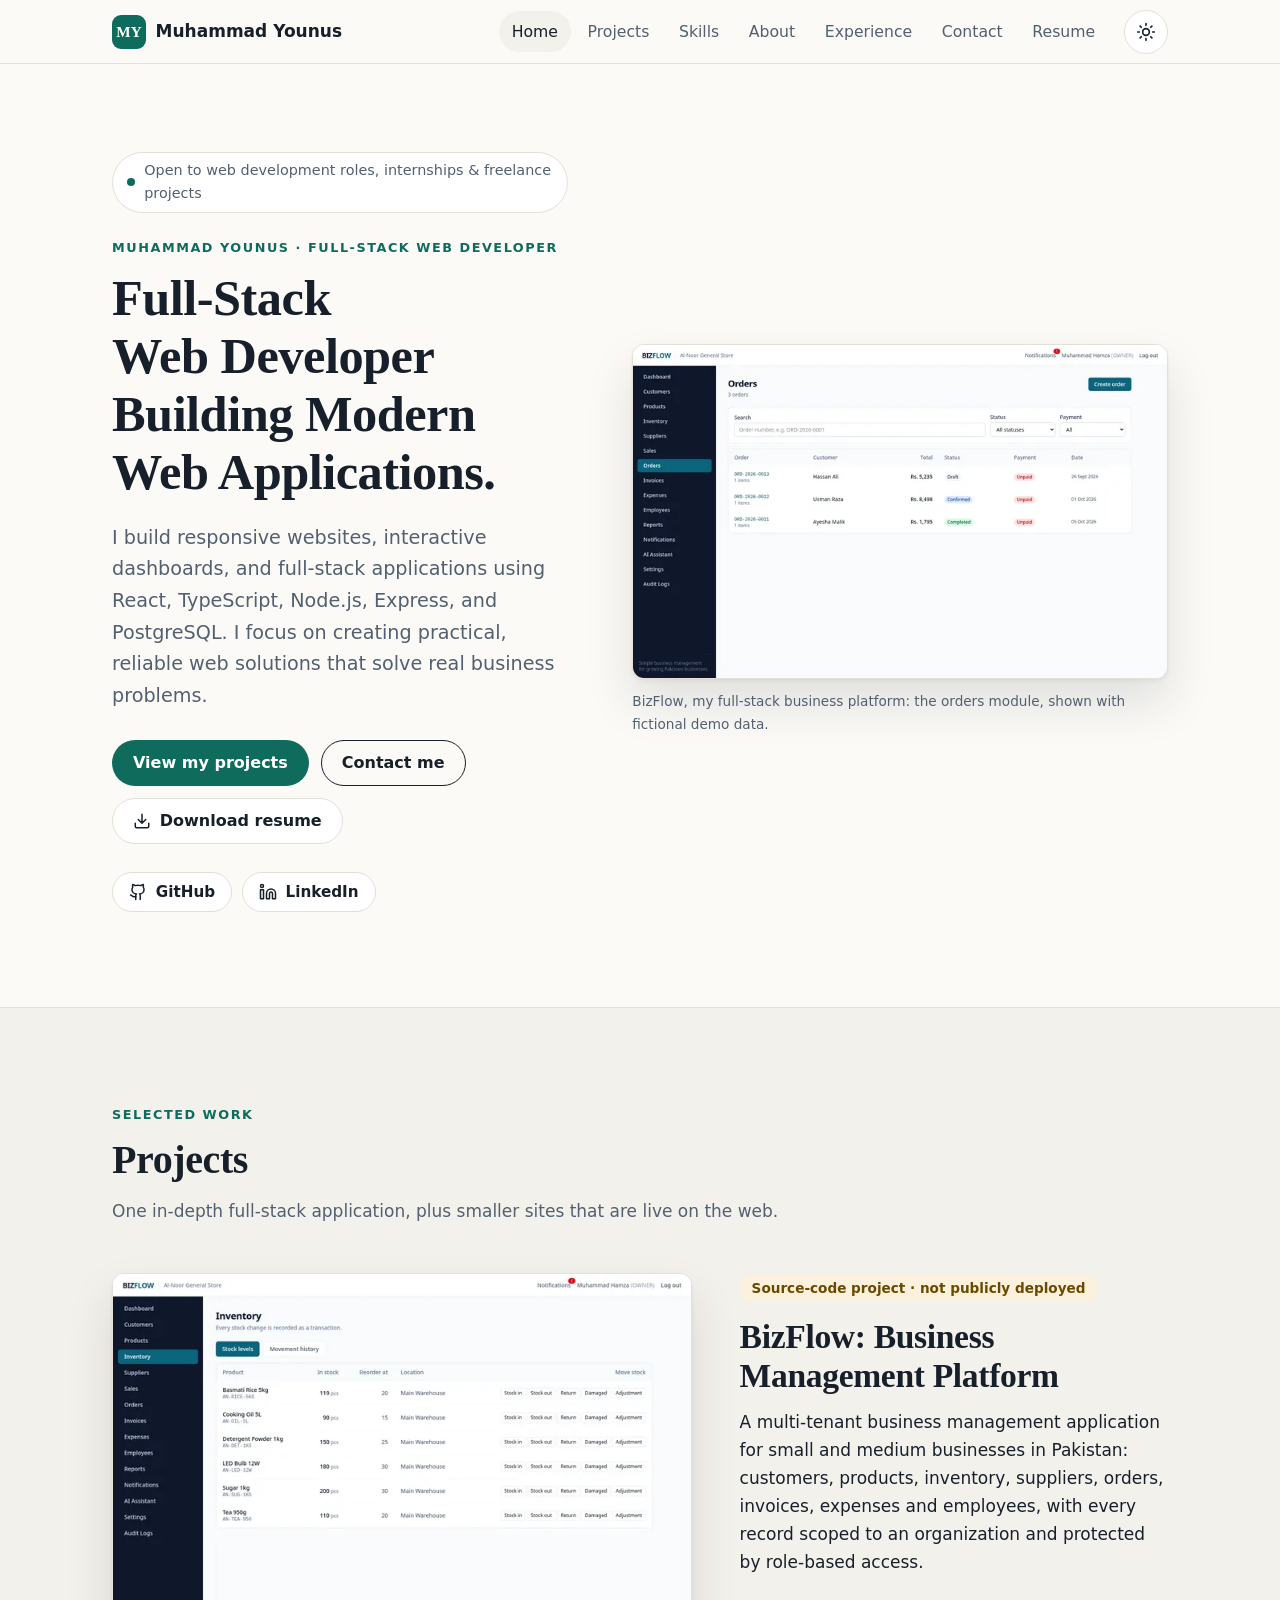
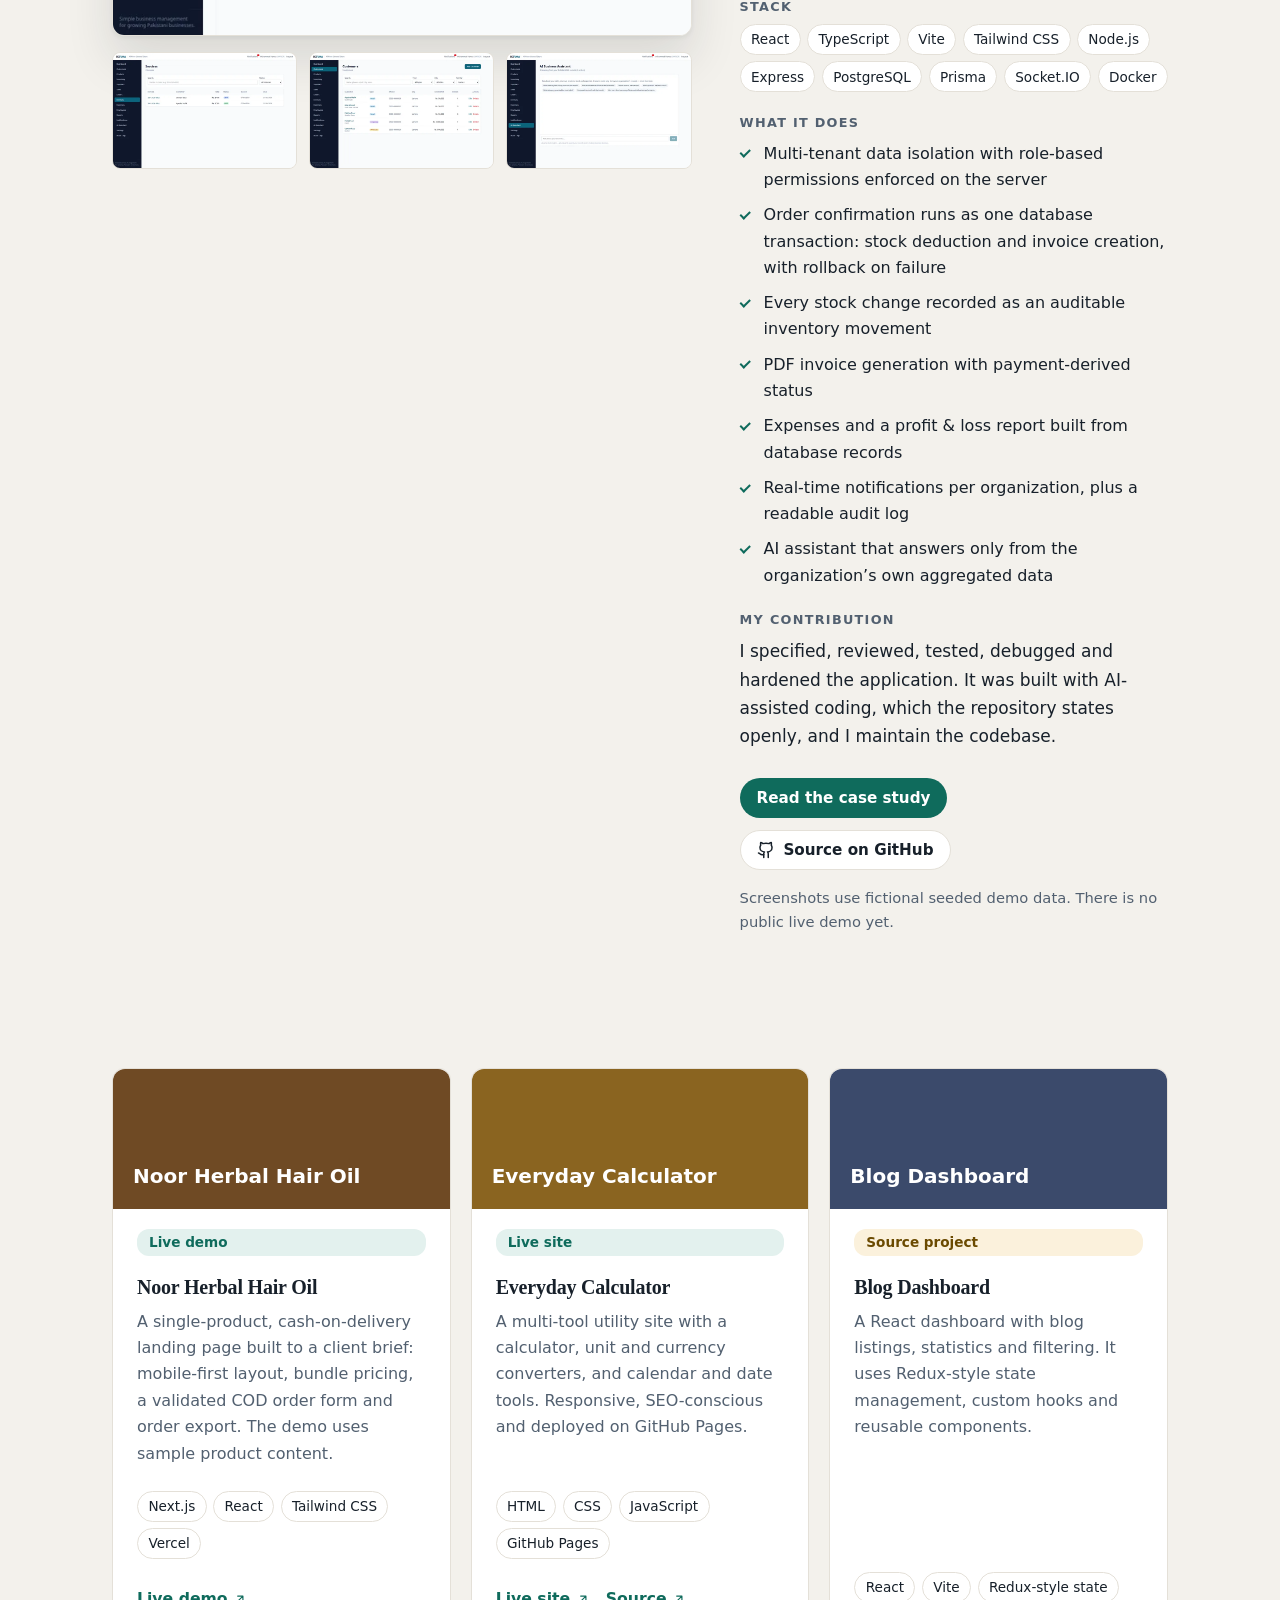
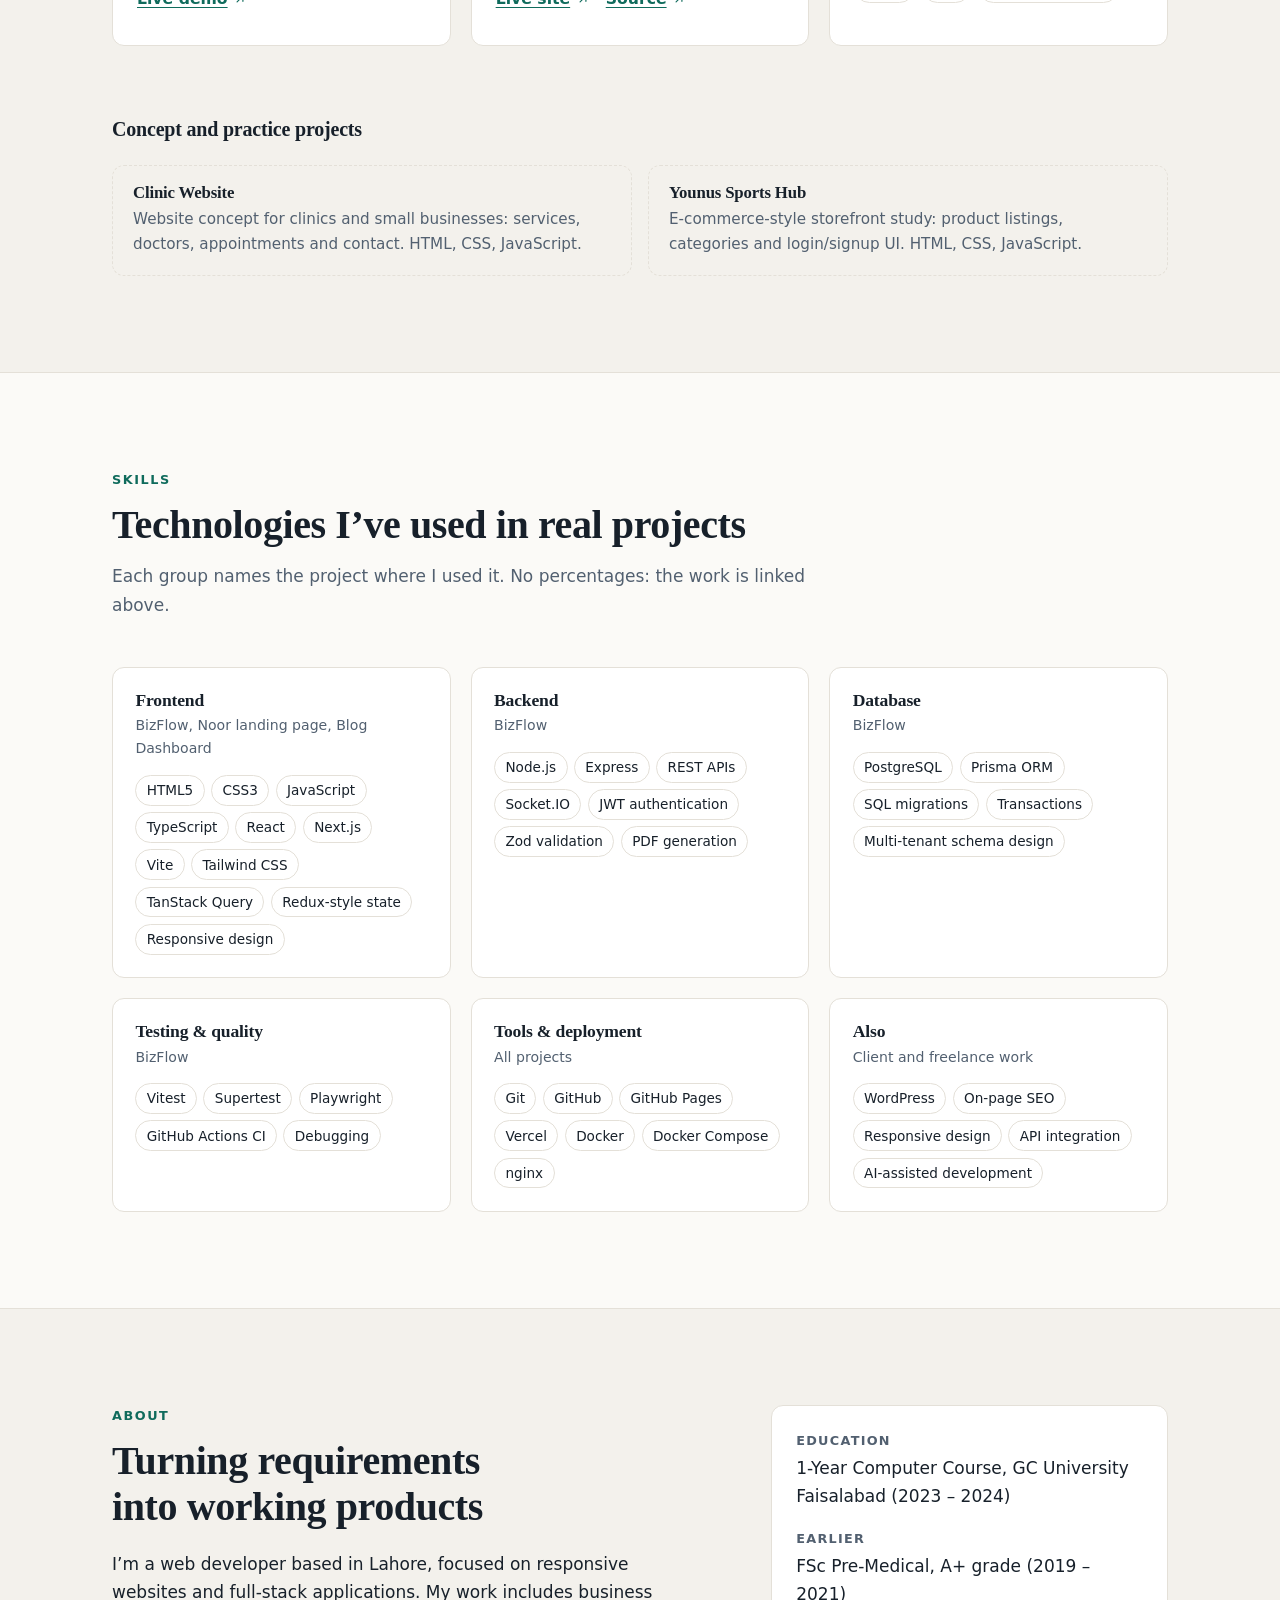
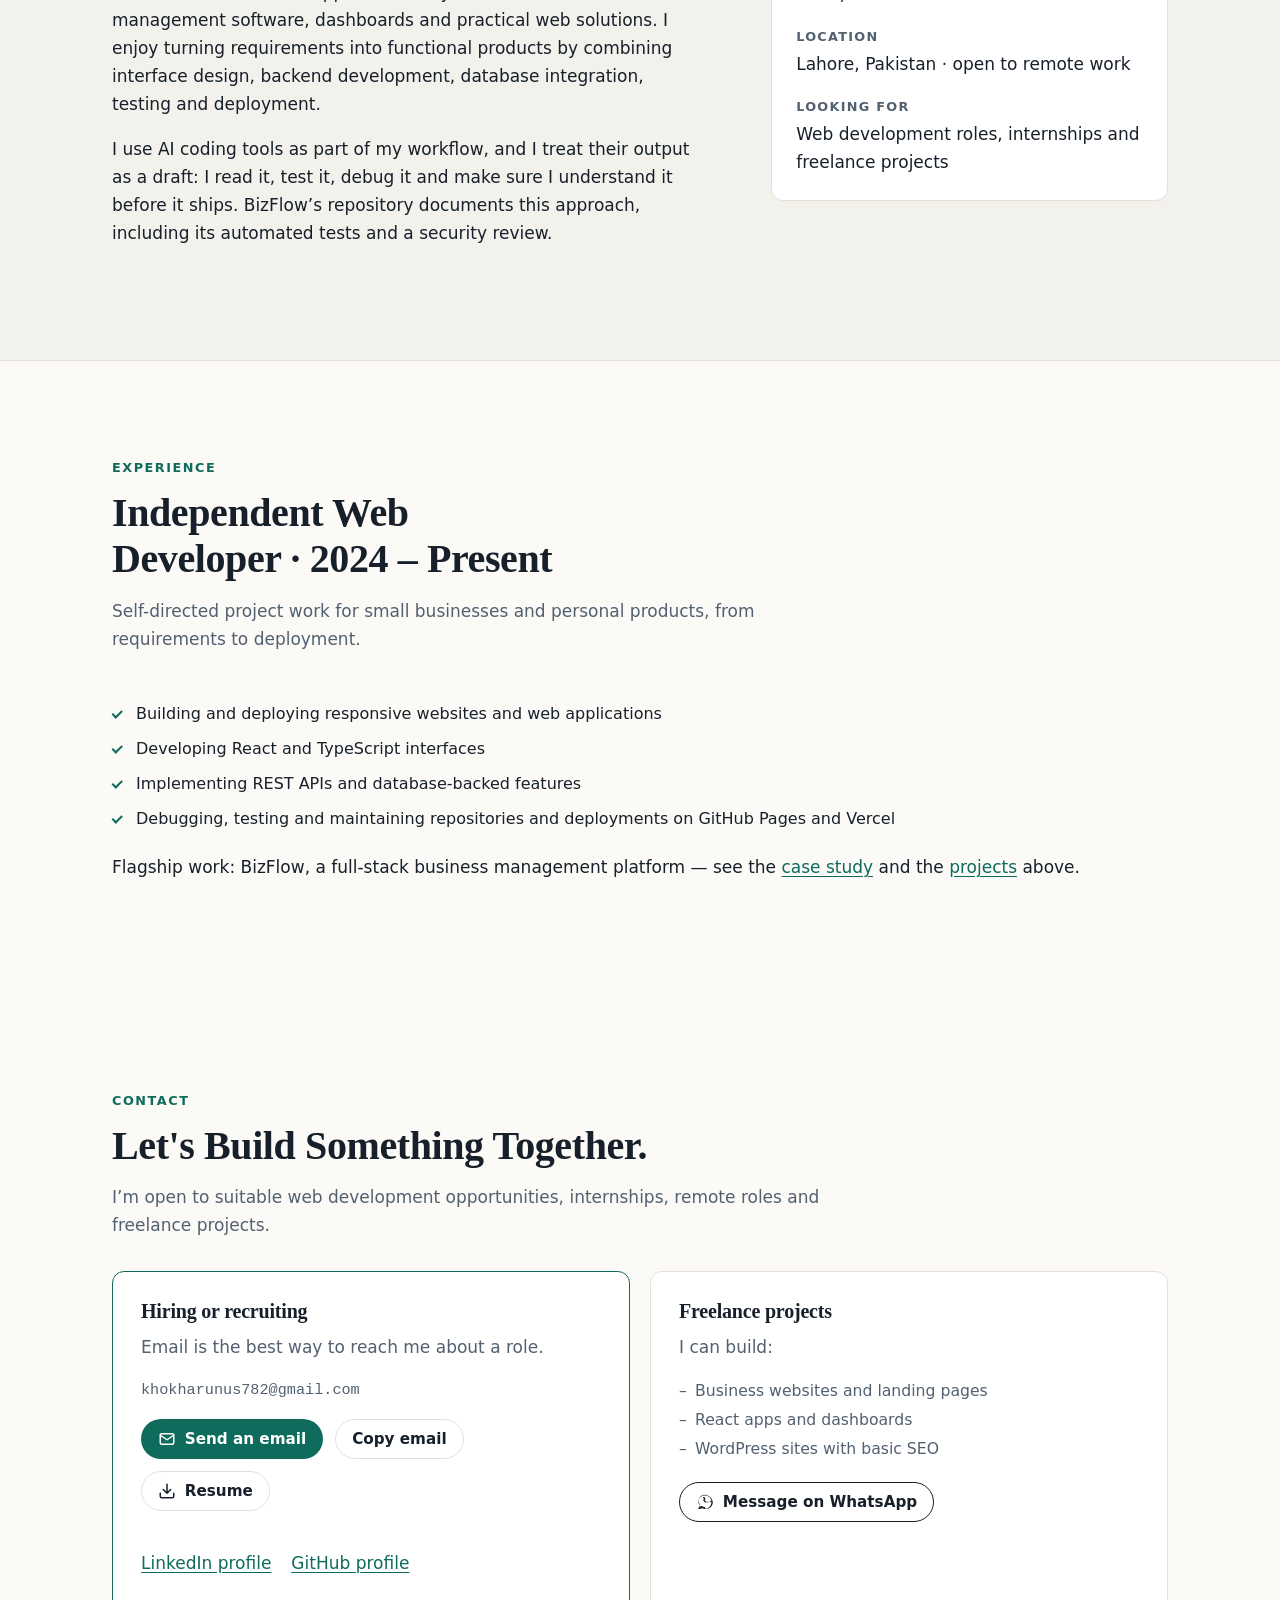
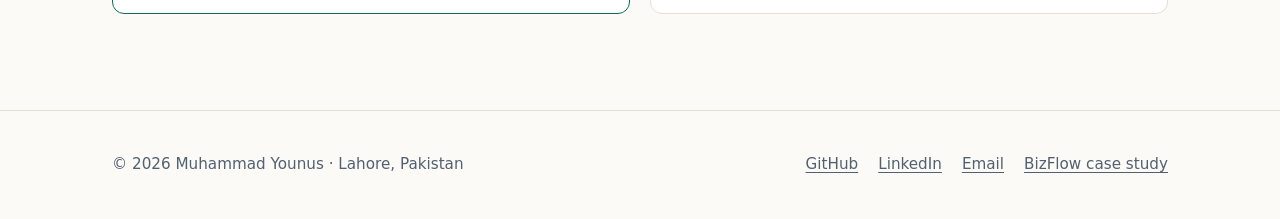
==== commit 0bff063f: "Serve new CV from Resume download; remove separate CV option" ====
--- a/index.html
+++ b/index.html
@@ -74,7 +74,6 @@
         <li><a href="#experience">Experience</a></li>
         <li><a href="#contact">Contact</a></li>
         <li data-resume hidden><a href="assets/resume/Muhammad-Younus-Resume.pdf" download>Resume</a></li>
-        <li><a href="assets/cv/Muhammad-Younus-CV.pdf" download>CV</a></li>
       </ul>
     </nav>
     <button class="icon-btn theme-btn" id="themeBtn" type="button" aria-label="Switch to dark theme">
@@ -102,9 +101,6 @@
         <a class="btn btn-secondary" href="#contact">Contact me</a>
         <a class="btn btn-ghost" data-resume hidden href="assets/resume/Muhammad-Younus-Resume.pdf" download>
           <svg class="ic" aria-hidden="true"><use href="#i-download"/></svg>Download resume
-        </a>
-        <a class="btn btn-ghost" href="assets/cv/Muhammad-Younus-CV.pdf" download>
-          <svg class="ic" aria-hidden="true"><use href="#i-download"/></svg>Download CV
         </a>
       </div>
       <p class="social-row">
@@ -340,7 +336,6 @@
           <a class="btn btn-primary btn-sm" href="mailto:khokharunus782@gmail.com?subject=Opportunity%20for%20Muhammad%20Younus"><svg class="ic" aria-hidden="true"><use href="#i-mail"/></svg>Send an email</a>
           <button class="btn btn-ghost btn-sm" id="copyEmailBtn" type="button">Copy email</button>
           <a class="btn btn-ghost btn-sm" data-resume hidden href="assets/resume/Muhammad-Younus-Resume.pdf" download><svg class="ic" aria-hidden="true"><use href="#i-download"/></svg>Resume</a>
-          <a class="btn btn-ghost btn-sm" href="assets/cv/Muhammad-Younus-CV.pdf" download><svg class="ic" aria-hidden="true"><use href="#i-download"/></svg>CV</a>
         </div>
         <p class="copy-status" id="copyStatus" role="status" aria-live="polite"></p>
         <p class="link-row"><a href="https://www.linkedin.com/in/muhammad-younus-b658b6275" target="_blank" rel="noopener noreferrer">LinkedIn profile</a><a href="https://github.com/Younasahmad782" target="_blank" rel="noopener noreferrer">GitHub profile</a></p>
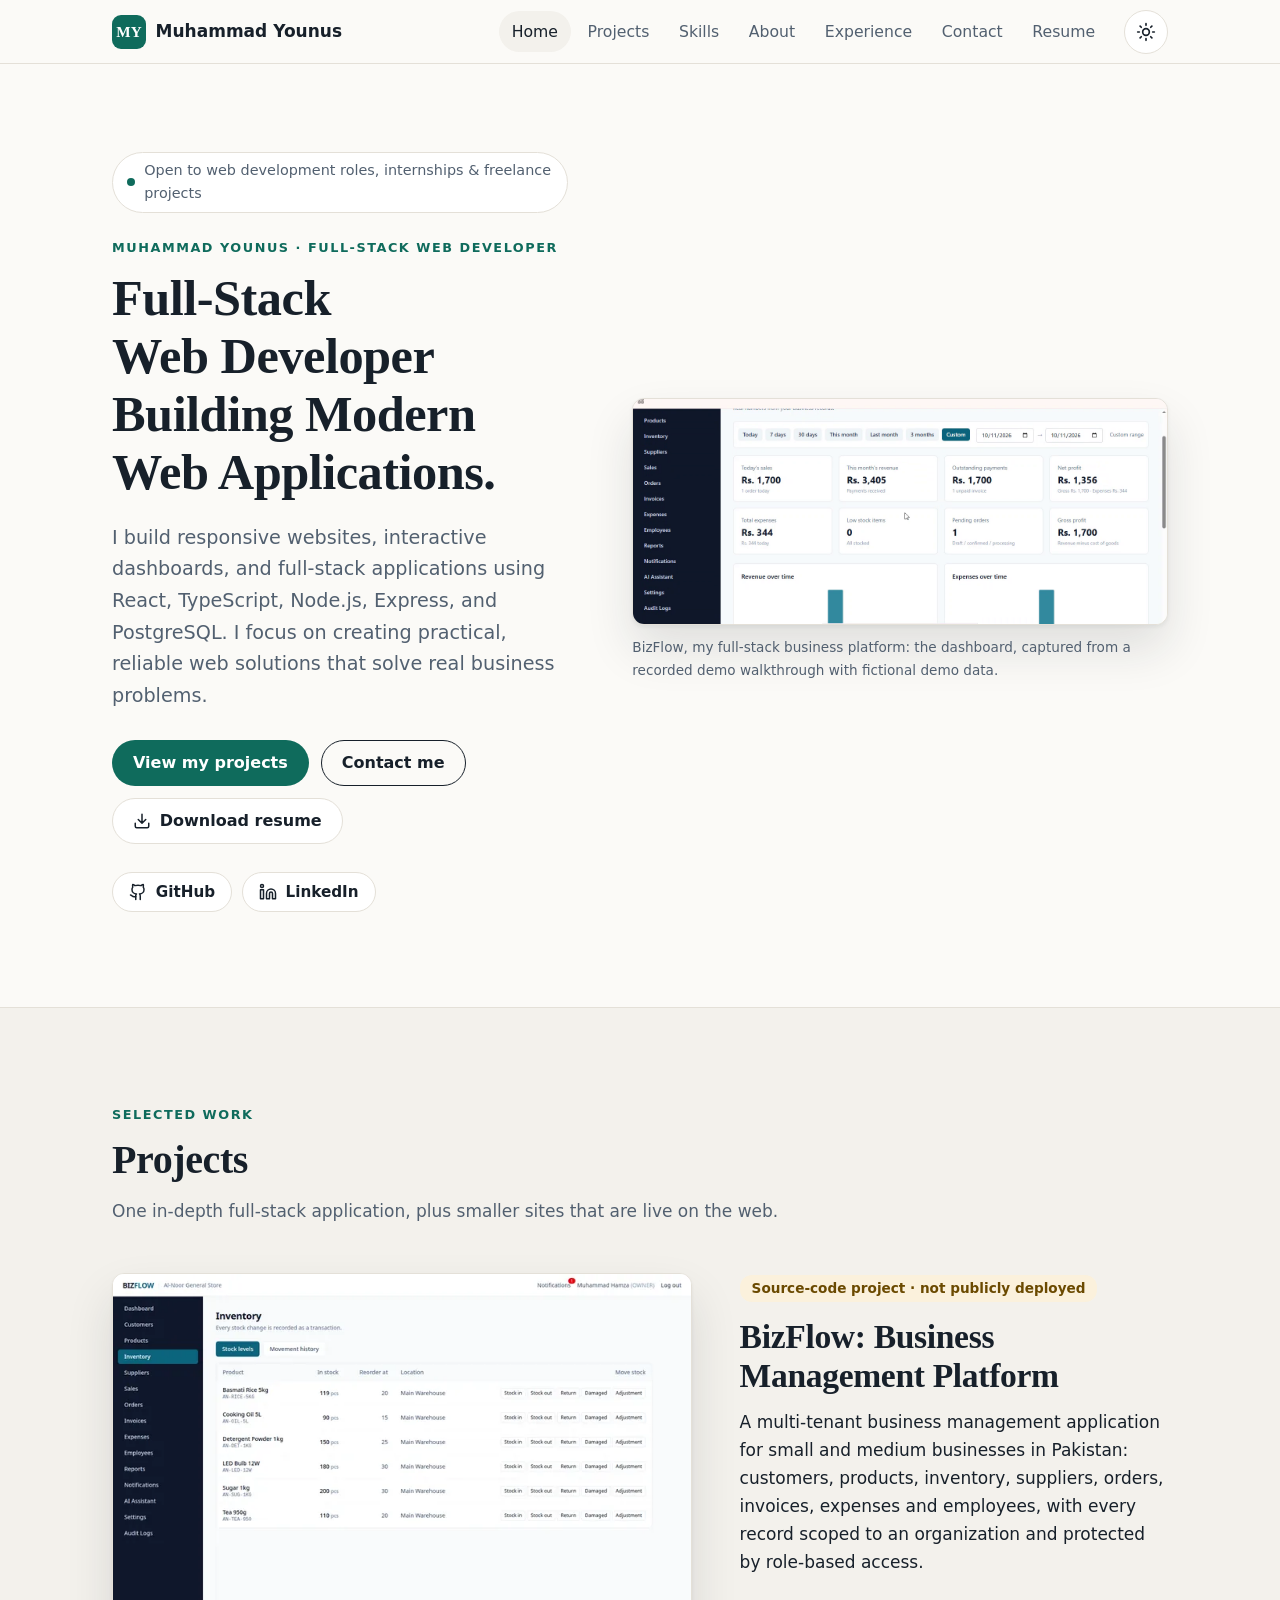
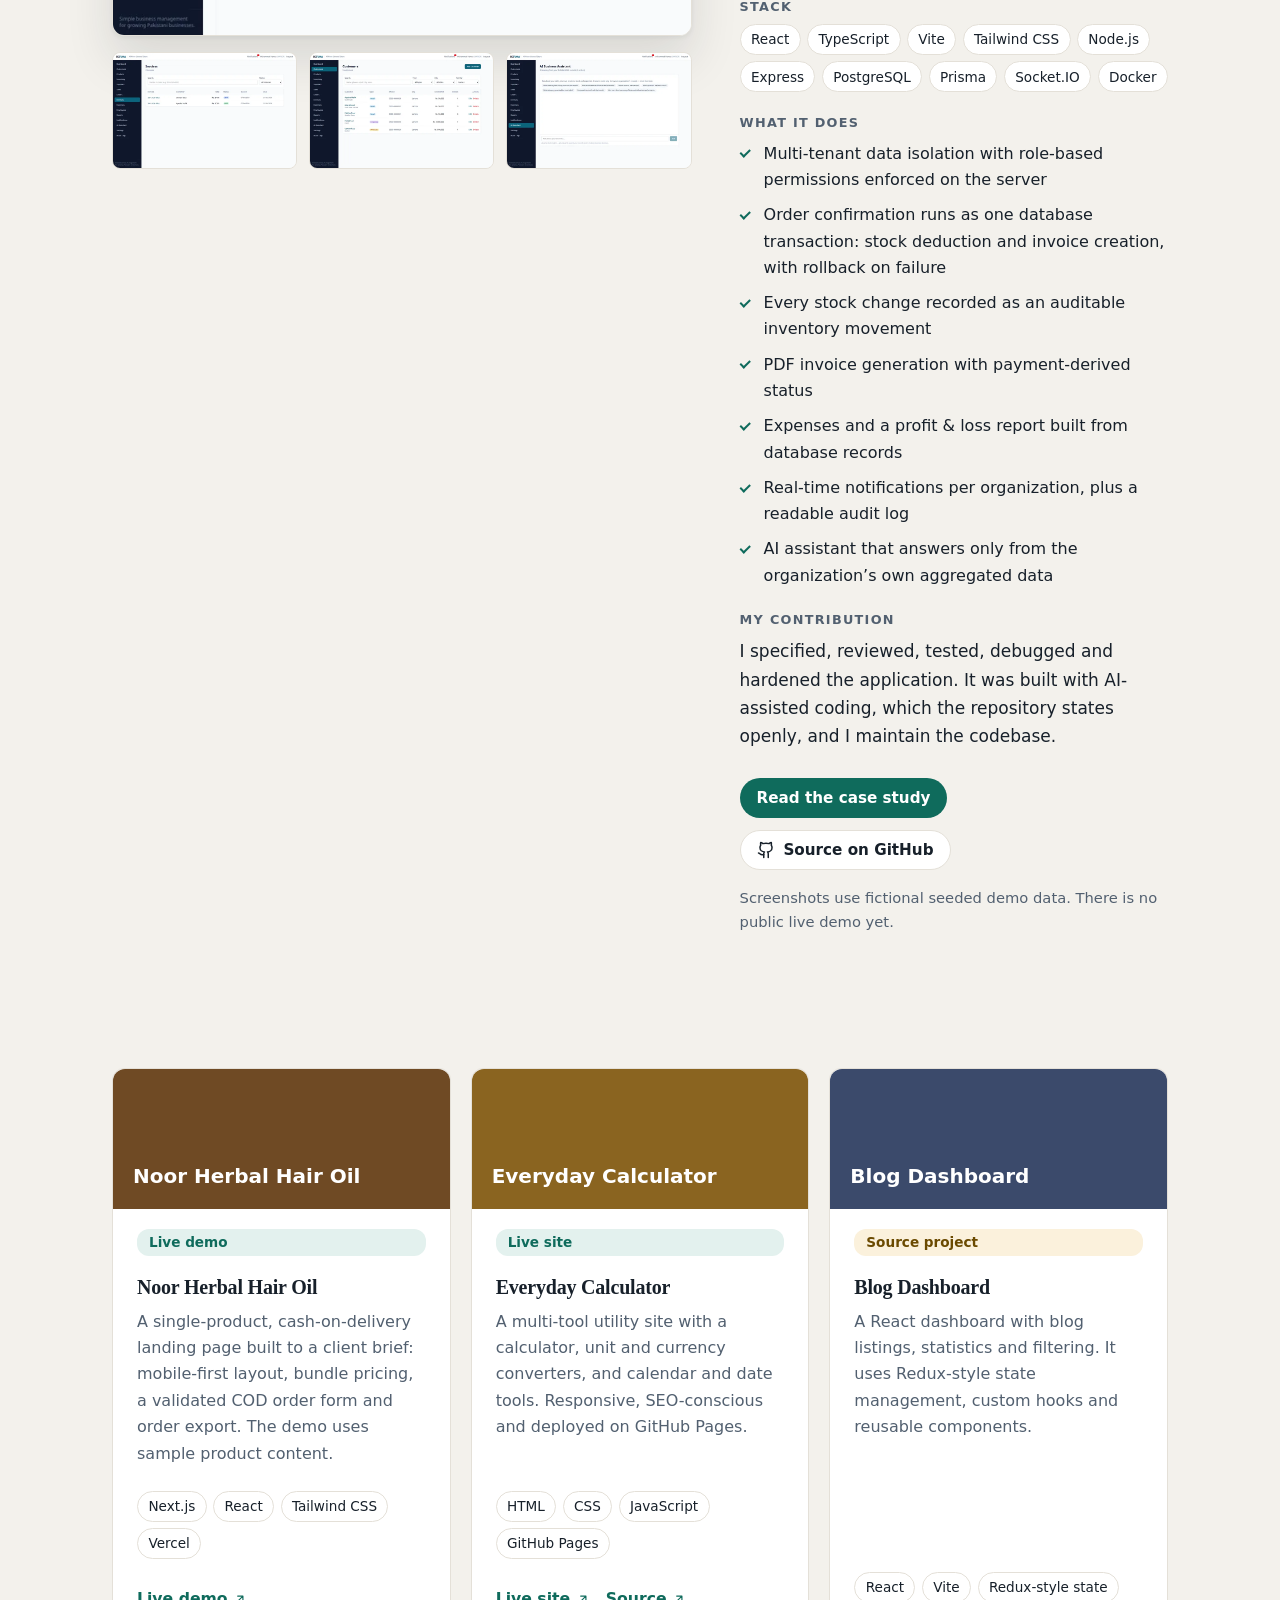
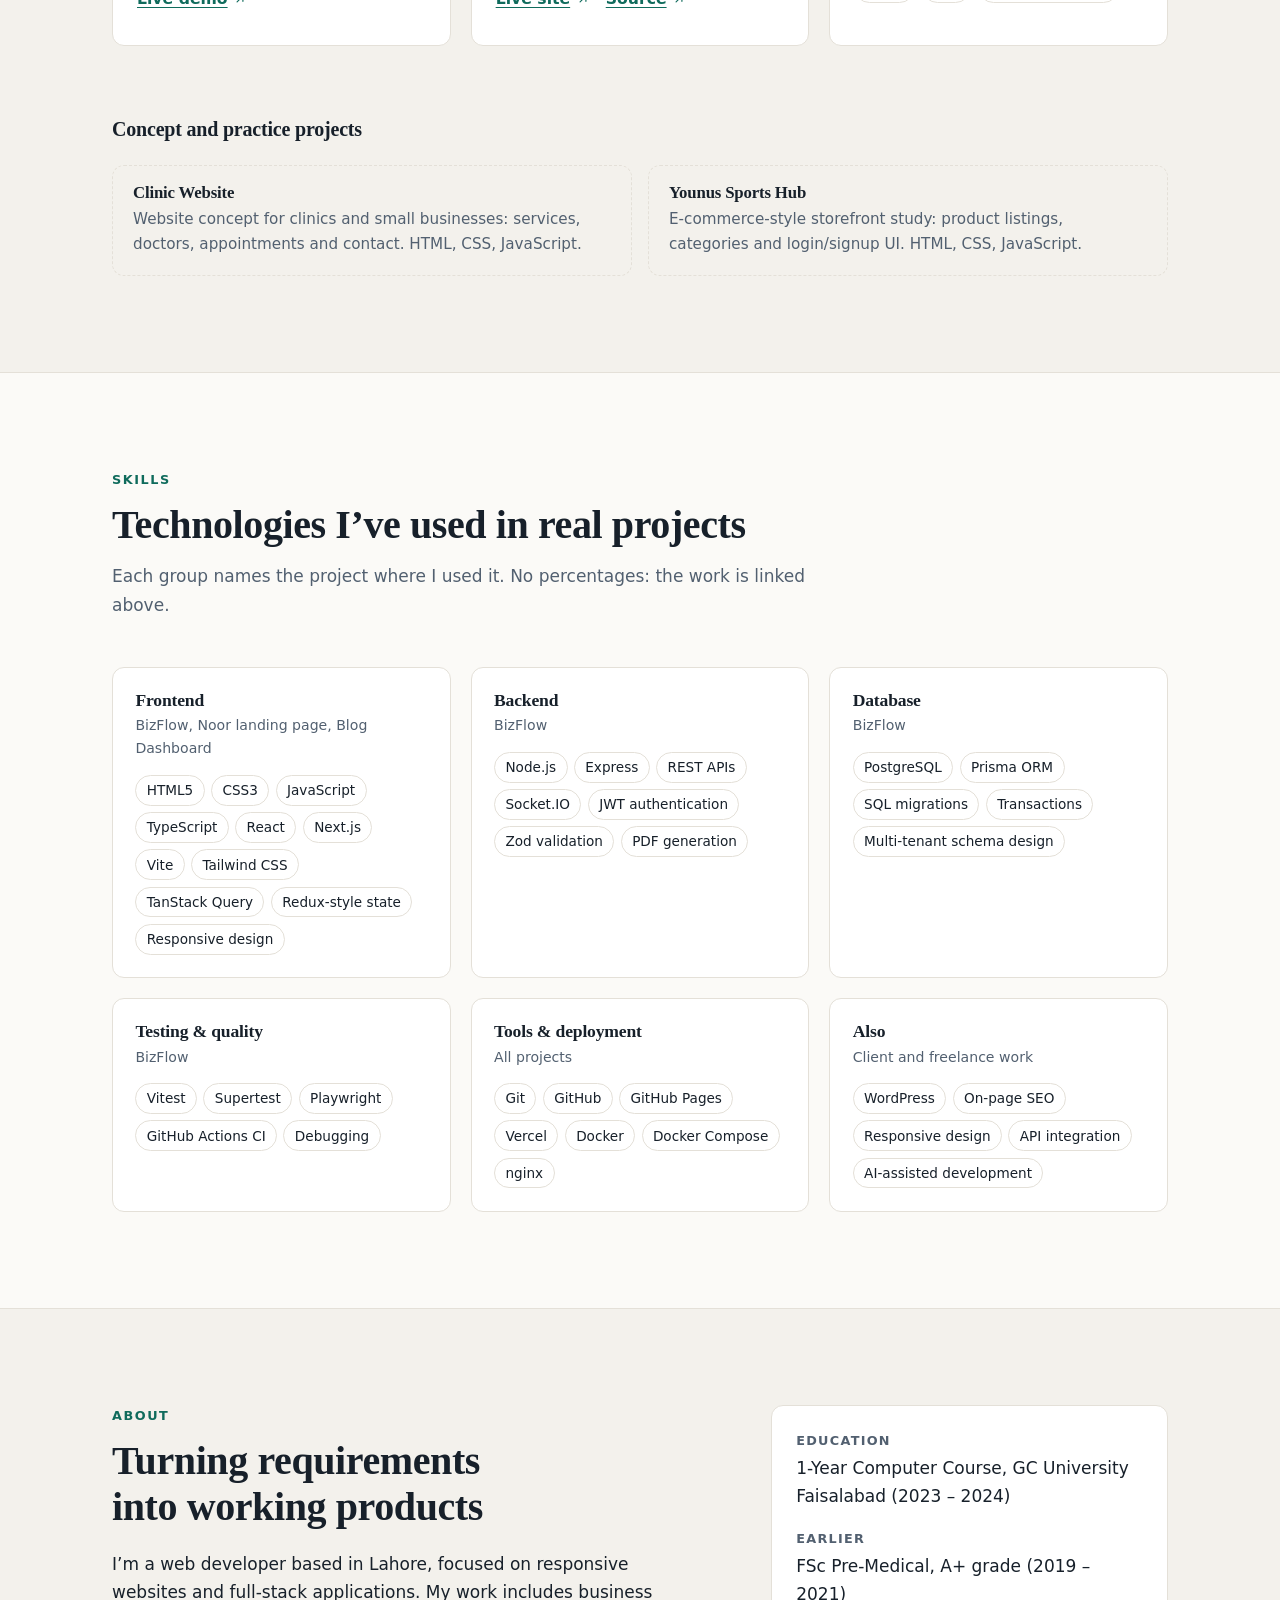
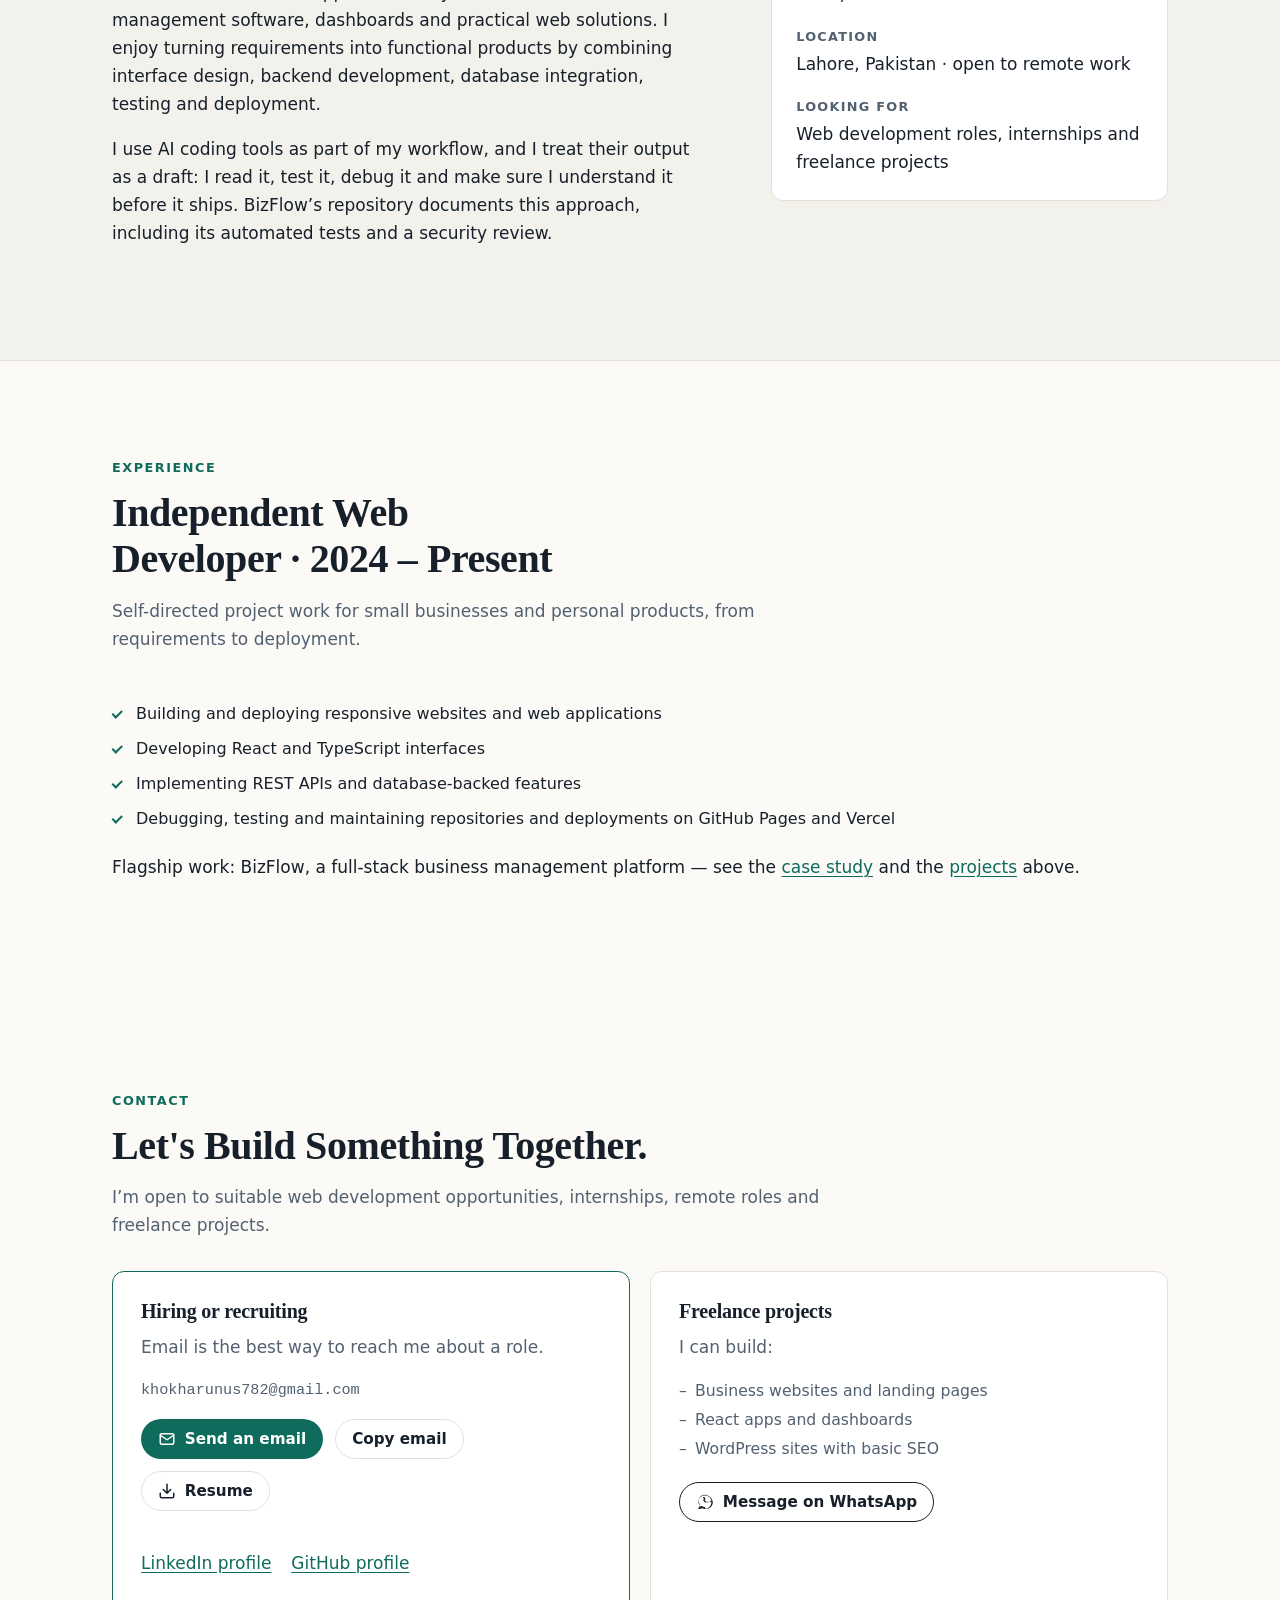
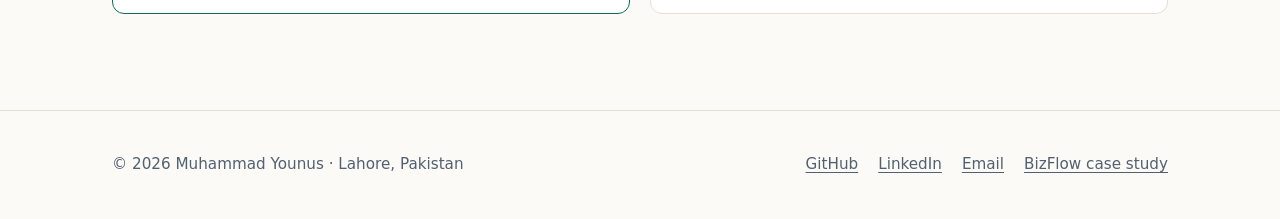
==== commit 85867cf9: "Add original demo-walkthrough BizFlow screenshots" ====
--- a/index.html
+++ b/index.html
@@ -110,13 +110,12 @@
     </div>
     <figure class="hero-visual">
       <div class="frame">
-        <img src="assets/img/bizflow-orders-1440.webp"
-             srcset="assets/img/bizflow-orders-720.webp 720w, assets/img/bizflow-orders-1440.webp 1440w"
+        <img src="assets/img/bizflow-video-dashboard.png"
              sizes="(max-width: 900px) 100vw, 540px"
-             width="1440" height="900" fetchpriority="high"
-             alt="BizFlow orders screen listing three orders with customer name, total, order status and payment status.">
-      </div>
-      <figcaption>BizFlow, my full-stack business platform: the orders module, shown with fictional demo data.</figcaption>
+             width="1366" height="576" fetchpriority="high"
+             alt="BizFlow dashboard with today's sales, monthly revenue, outstanding payments and net profit cards.">
+      </div>
+      <figcaption>BizFlow, my full-stack business platform: the dashboard, captured from a recorded demo walkthrough with fictional demo data.</figcaption>
     </figure>
   </div>
 </section>
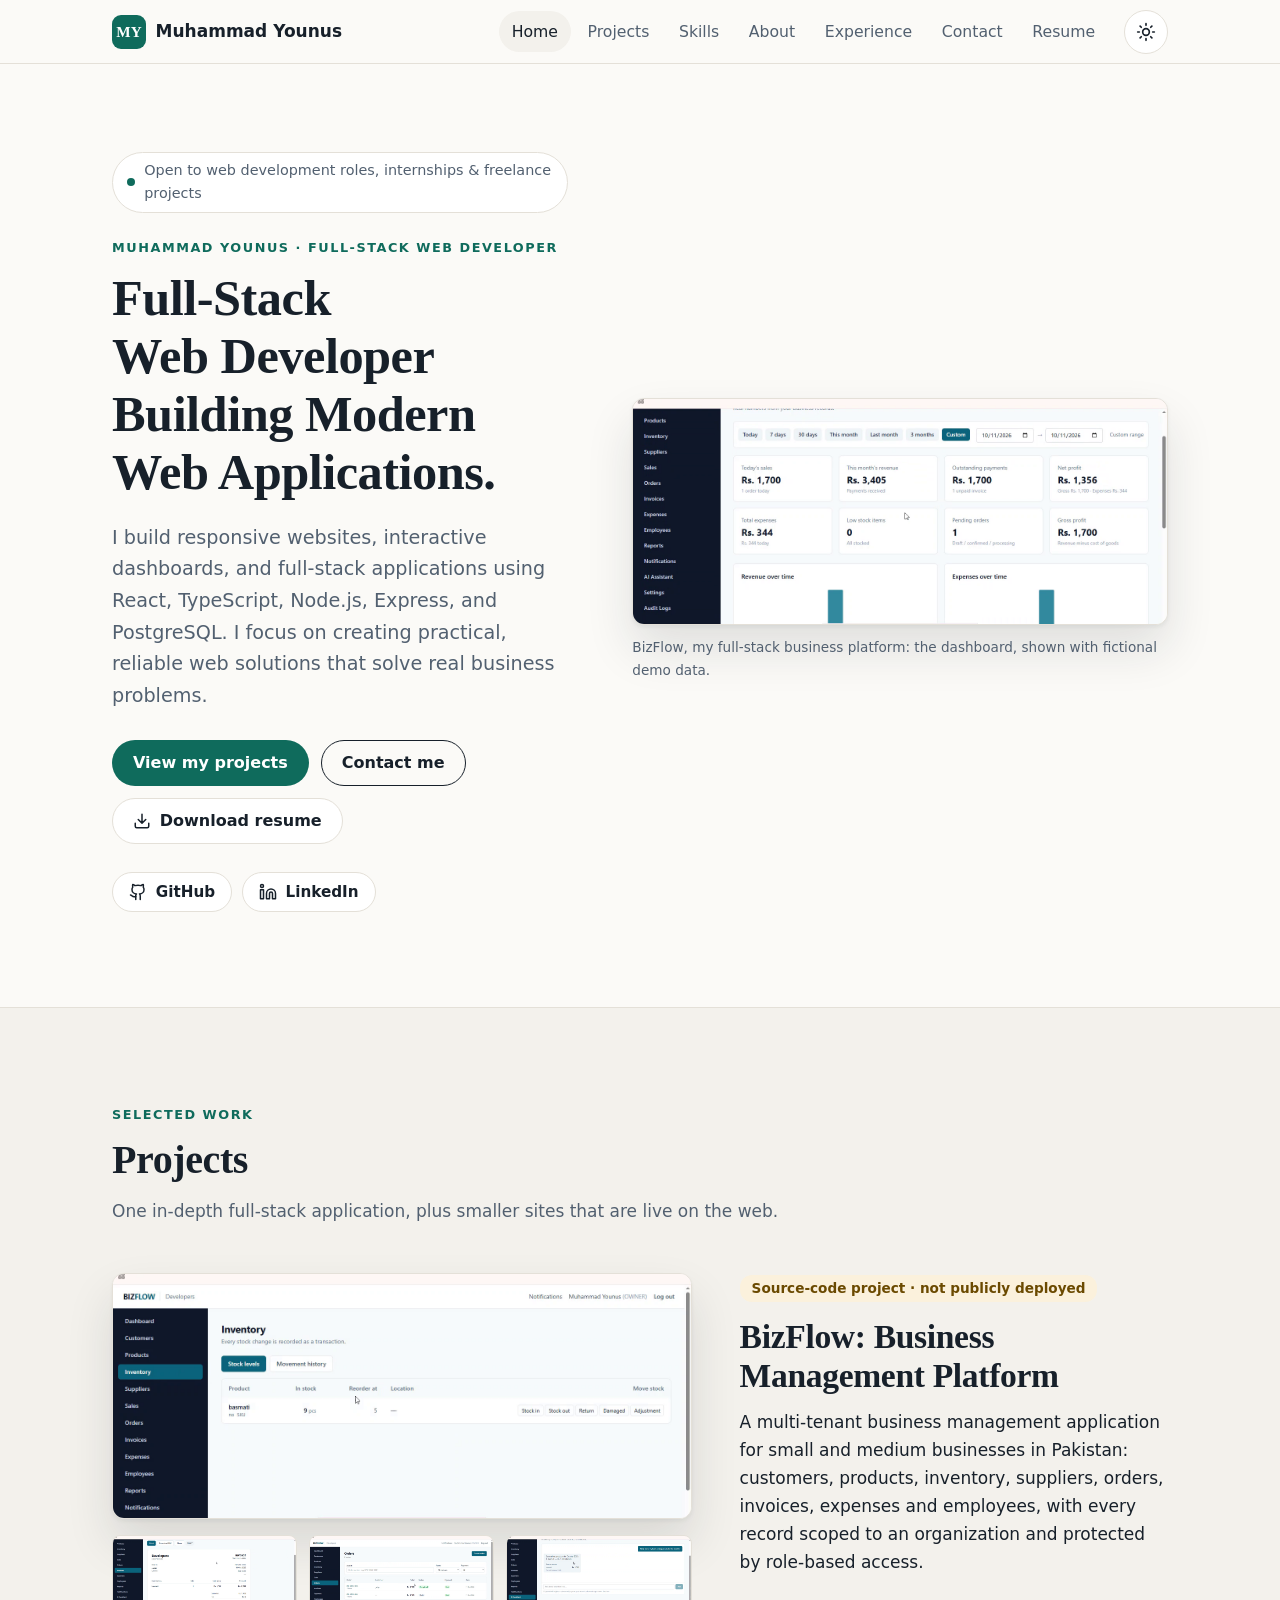
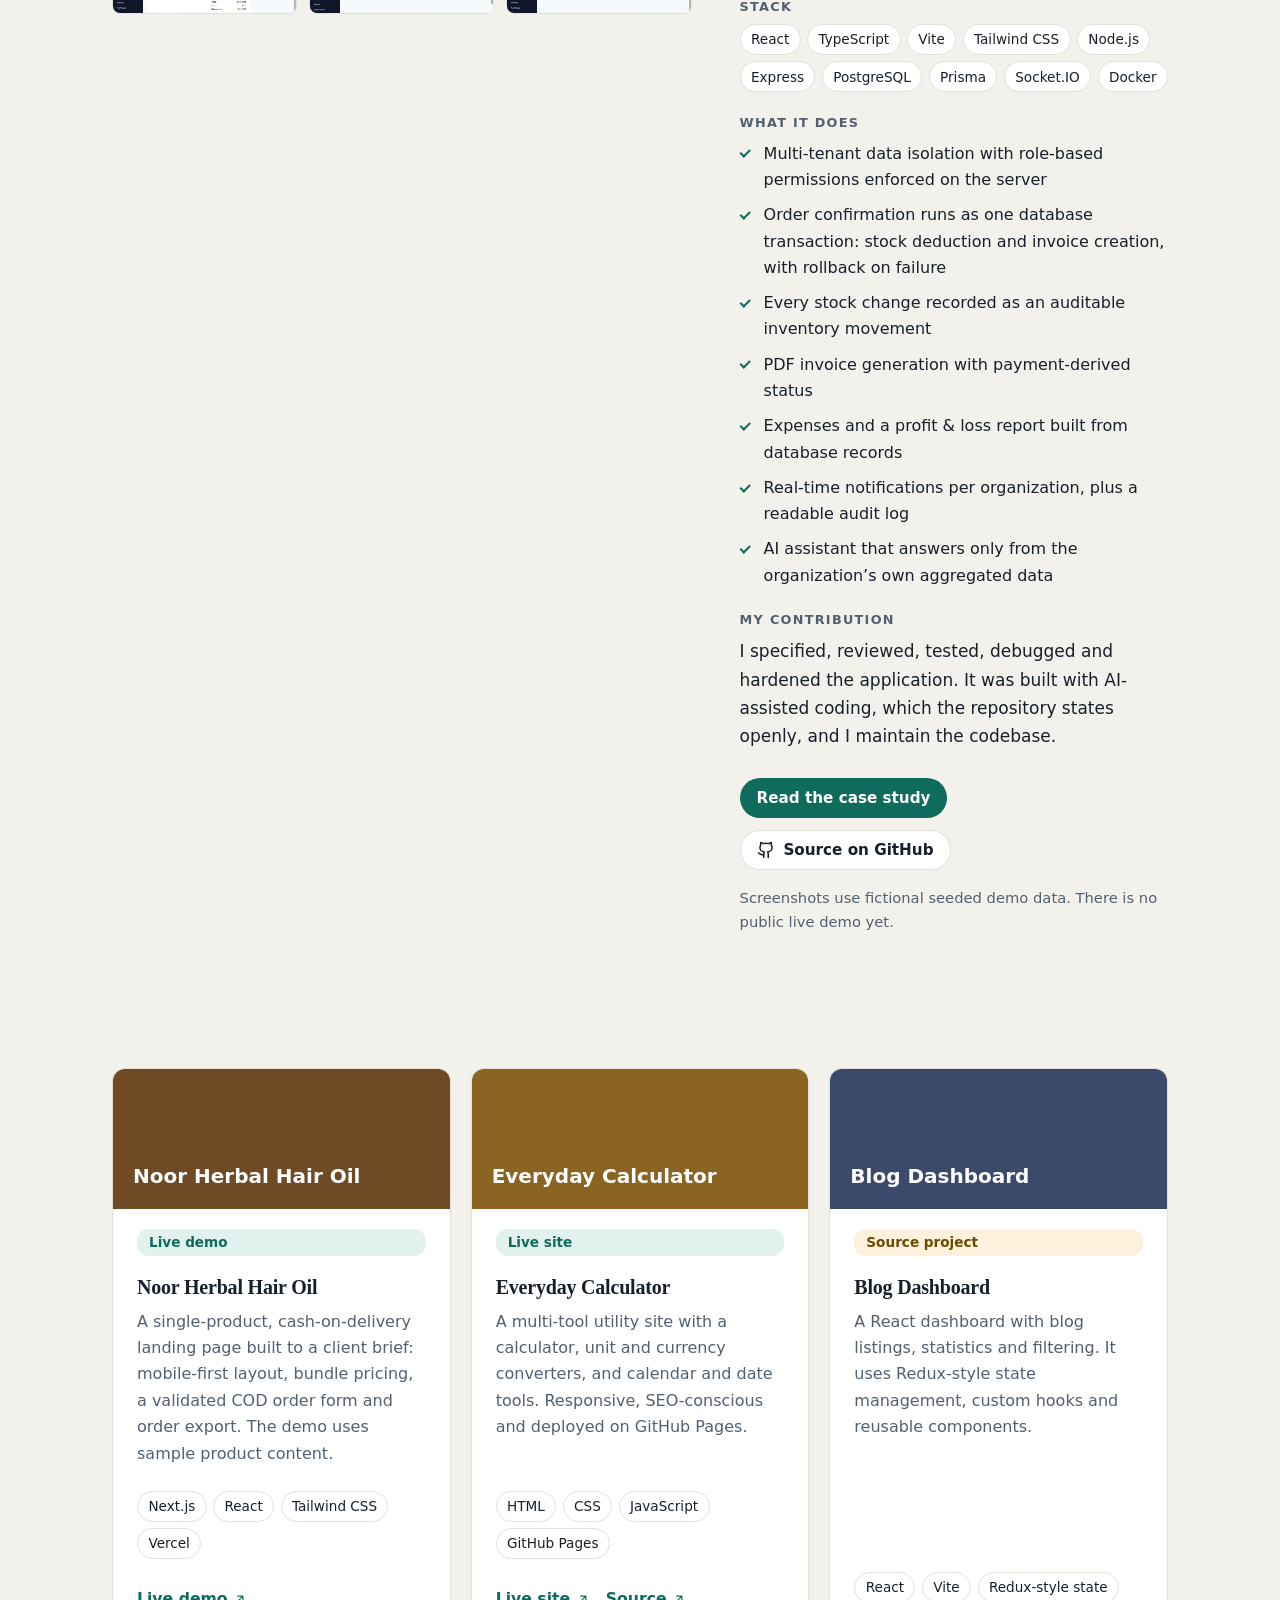
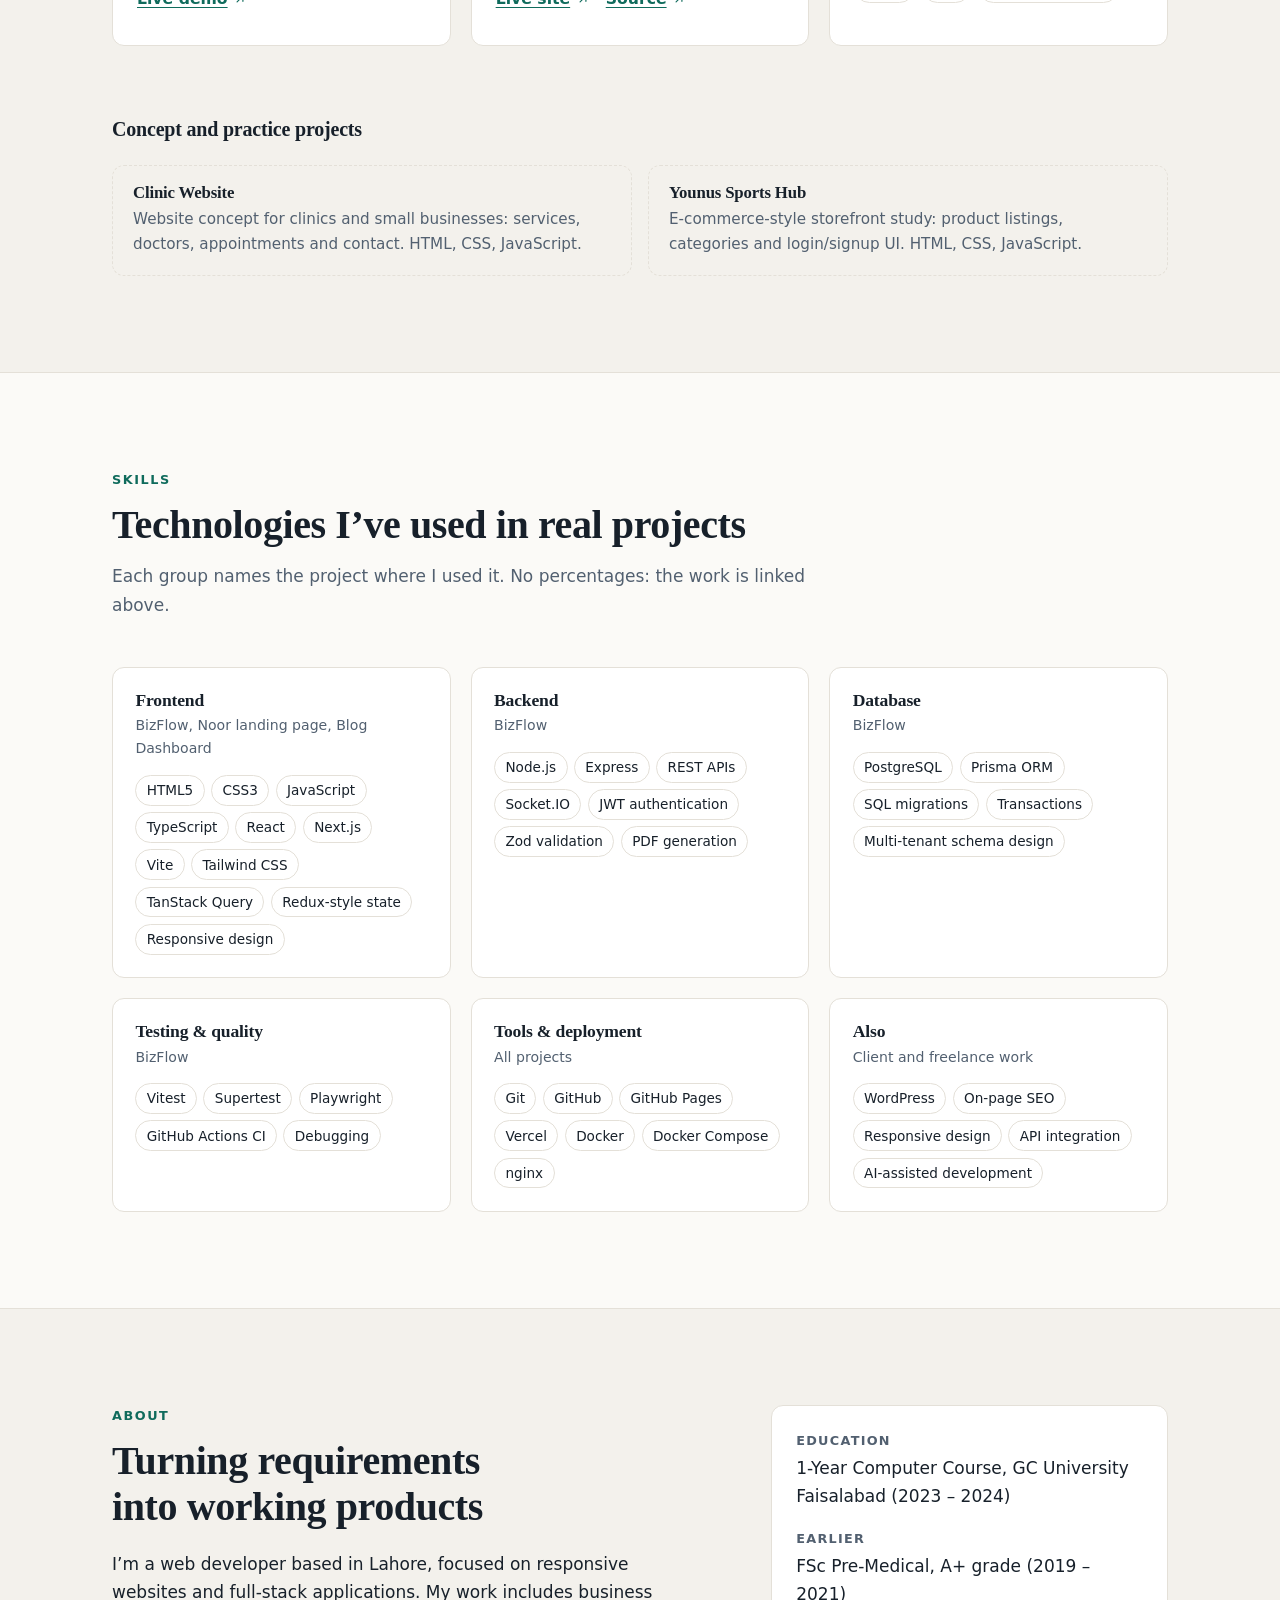
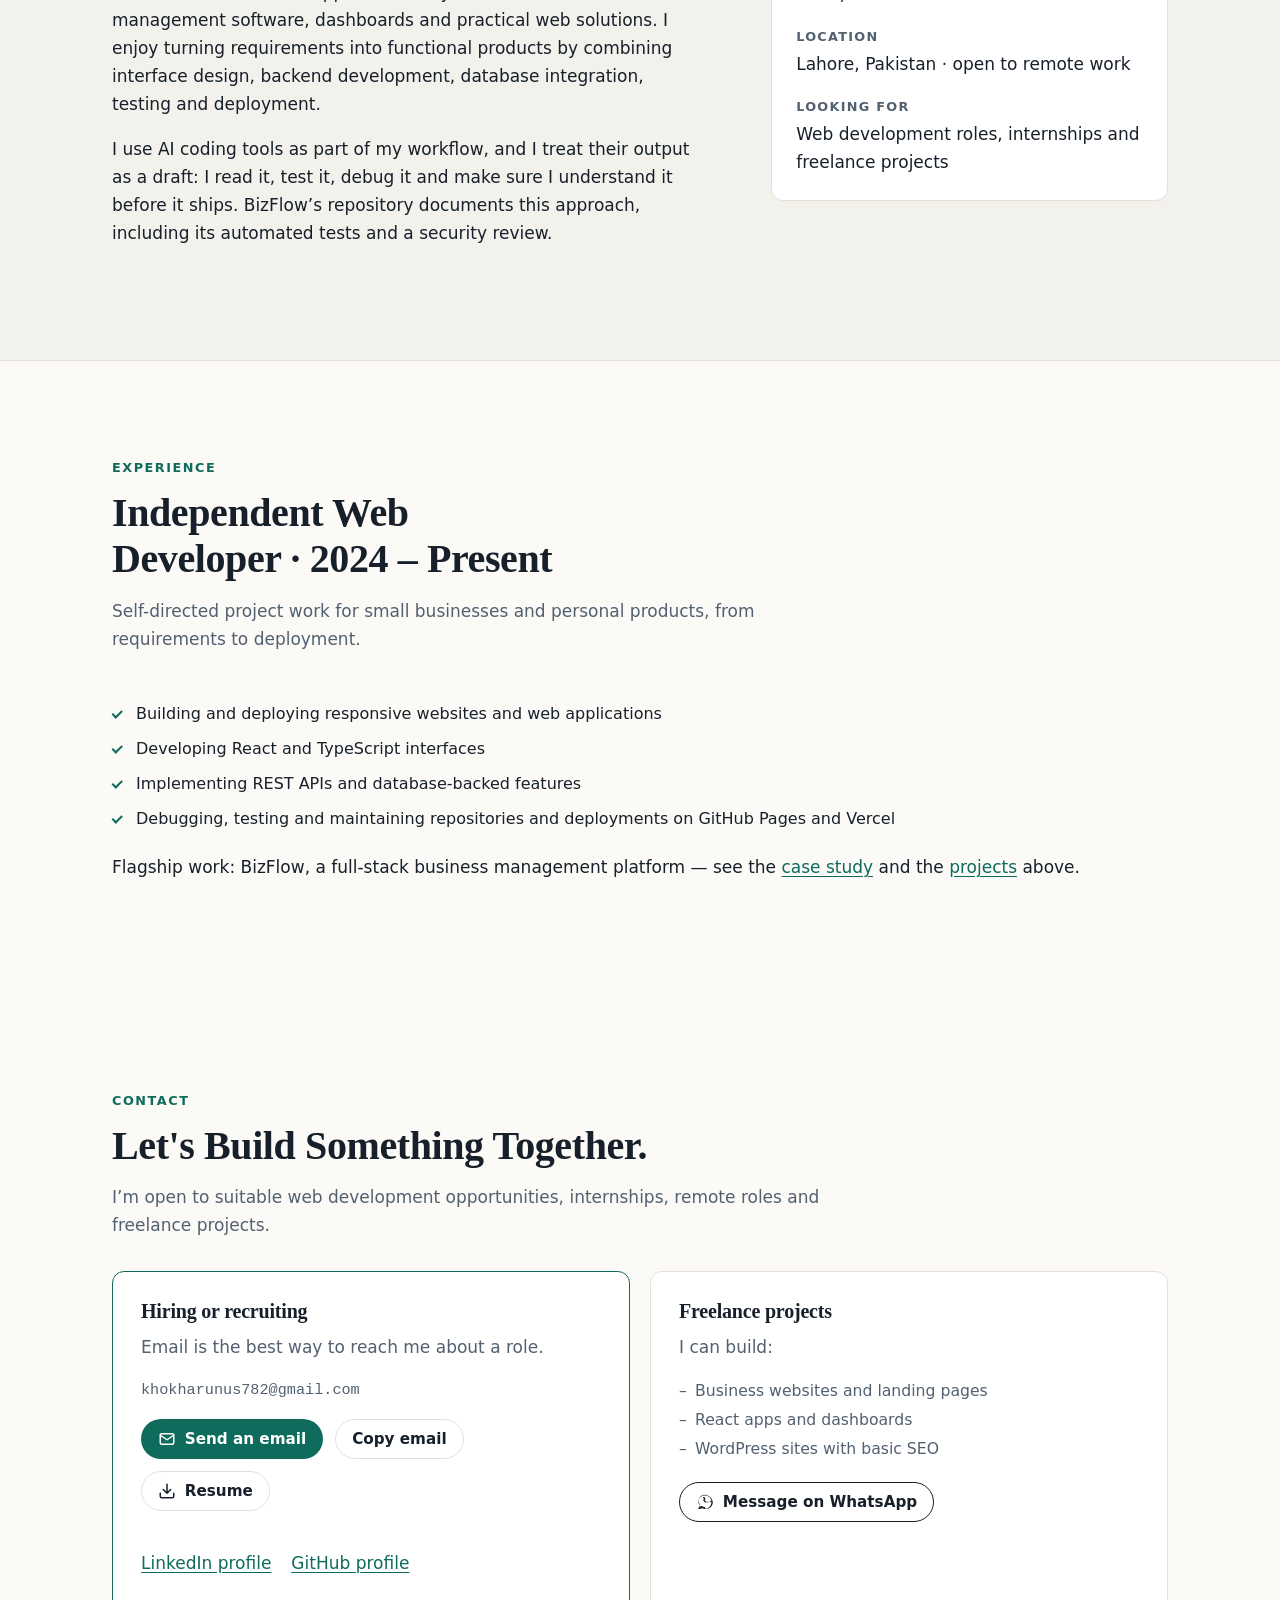
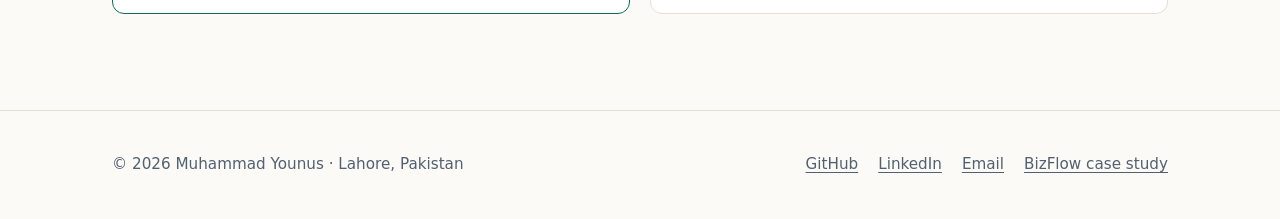
==== commit 0dc18f34: "Remove previous screenshots; keep only the new BizFlow shots" ====
--- a/index.html
+++ b/index.html
@@ -115,7 +115,7 @@
              width="1366" height="576" fetchpriority="high"
              alt="BizFlow dashboard with today's sales, monthly revenue, outstanding payments and net profit cards.">
       </div>
-      <figcaption>BizFlow, my full-stack business platform: the dashboard, captured from a recorded demo walkthrough with fictional demo data.</figcaption>
+      <figcaption>BizFlow, my full-stack business platform: the dashboard, shown with fictional demo data.</figcaption>
     </figure>
   </div>
 </section>
@@ -133,16 +133,15 @@
     <article class="featured reveal" aria-labelledby="bizflow-title">
       <div class="featured-media">
         <div class="frame">
-          <img src="assets/img/bizflow-inventory-1440.webp"
-               srcset="assets/img/bizflow-inventory-720.webp 720w, assets/img/bizflow-inventory-1440.webp 1440w"
+          <img src="assets/img/bizflow-video-inventory.png"
                sizes="(max-width: 960px) 100vw, 620px"
-               width="1440" height="900" loading="lazy"
+               width="1366" height="576" loading="lazy"
                alt="BizFlow inventory screen with a stock-levels table showing product, quantity in stock, reorder level and location, and buttons for stock in, stock out, return, damaged and adjustment.">
         </div>
         <ul class="thumbs" aria-label="More BizFlow screenshots">
-          <li><a href="case-studies/bizflow.html#screenshots"><img src="assets/img/bizflow-invoices-720.webp" width="1440" height="900" loading="lazy" alt="BizFlow invoices list with invoice numbers, totals and due dates."></a></li>
-          <li><a href="case-studies/bizflow.html#screenshots"><img src="assets/img/bizflow-customers-720.webp" width="1440" height="900" loading="lazy" alt="BizFlow customers list with type, city, credit limit and order count."></a></li>
-          <li><a href="case-studies/bizflow.html#screenshots"><img src="assets/img/bizflow-assistant-720.webp" width="1440" height="900" loading="lazy" alt="BizFlow AI business assistant with suggested questions about sales, stock and expenses."></a></li>
+          <li><a href="case-studies/bizflow.html#screenshots"><img src="assets/img/bizflow-video-invoice.png" width="1366" height="576" loading="lazy" alt="BizFlow invoice view with bill-to details, totals and balance due."></a></li>
+          <li><a href="case-studies/bizflow.html#screenshots"><img src="assets/img/bizflow-video-orders.png" width="1366" height="576" loading="lazy" alt="BizFlow orders list with totals, status and payment status."></a></li>
+          <li><a href="case-studies/bizflow.html#screenshots"><img src="assets/img/bizflow-video-ai-assistant.png" width="1366" height="576" loading="lazy" alt="BizFlow AI business assistant answering a question from business data."></a></li>
         </ul>
       </div>
 
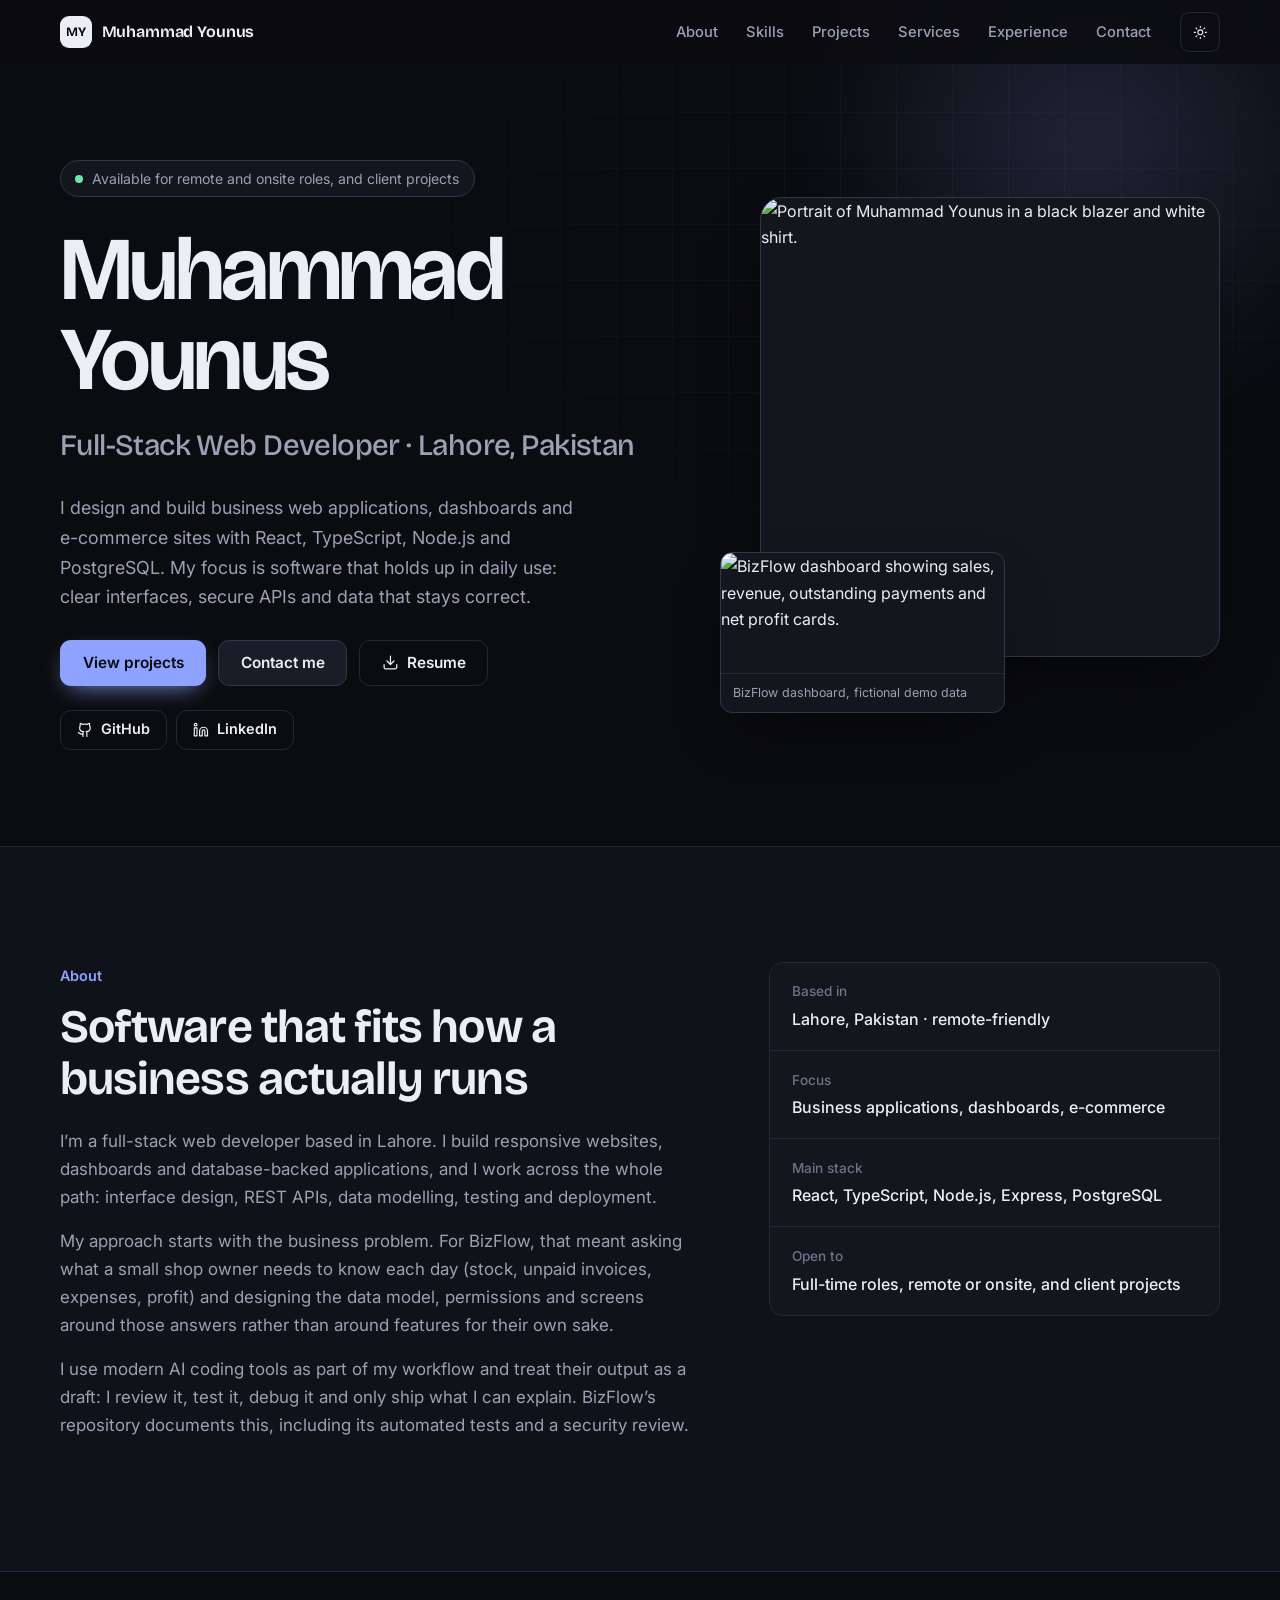
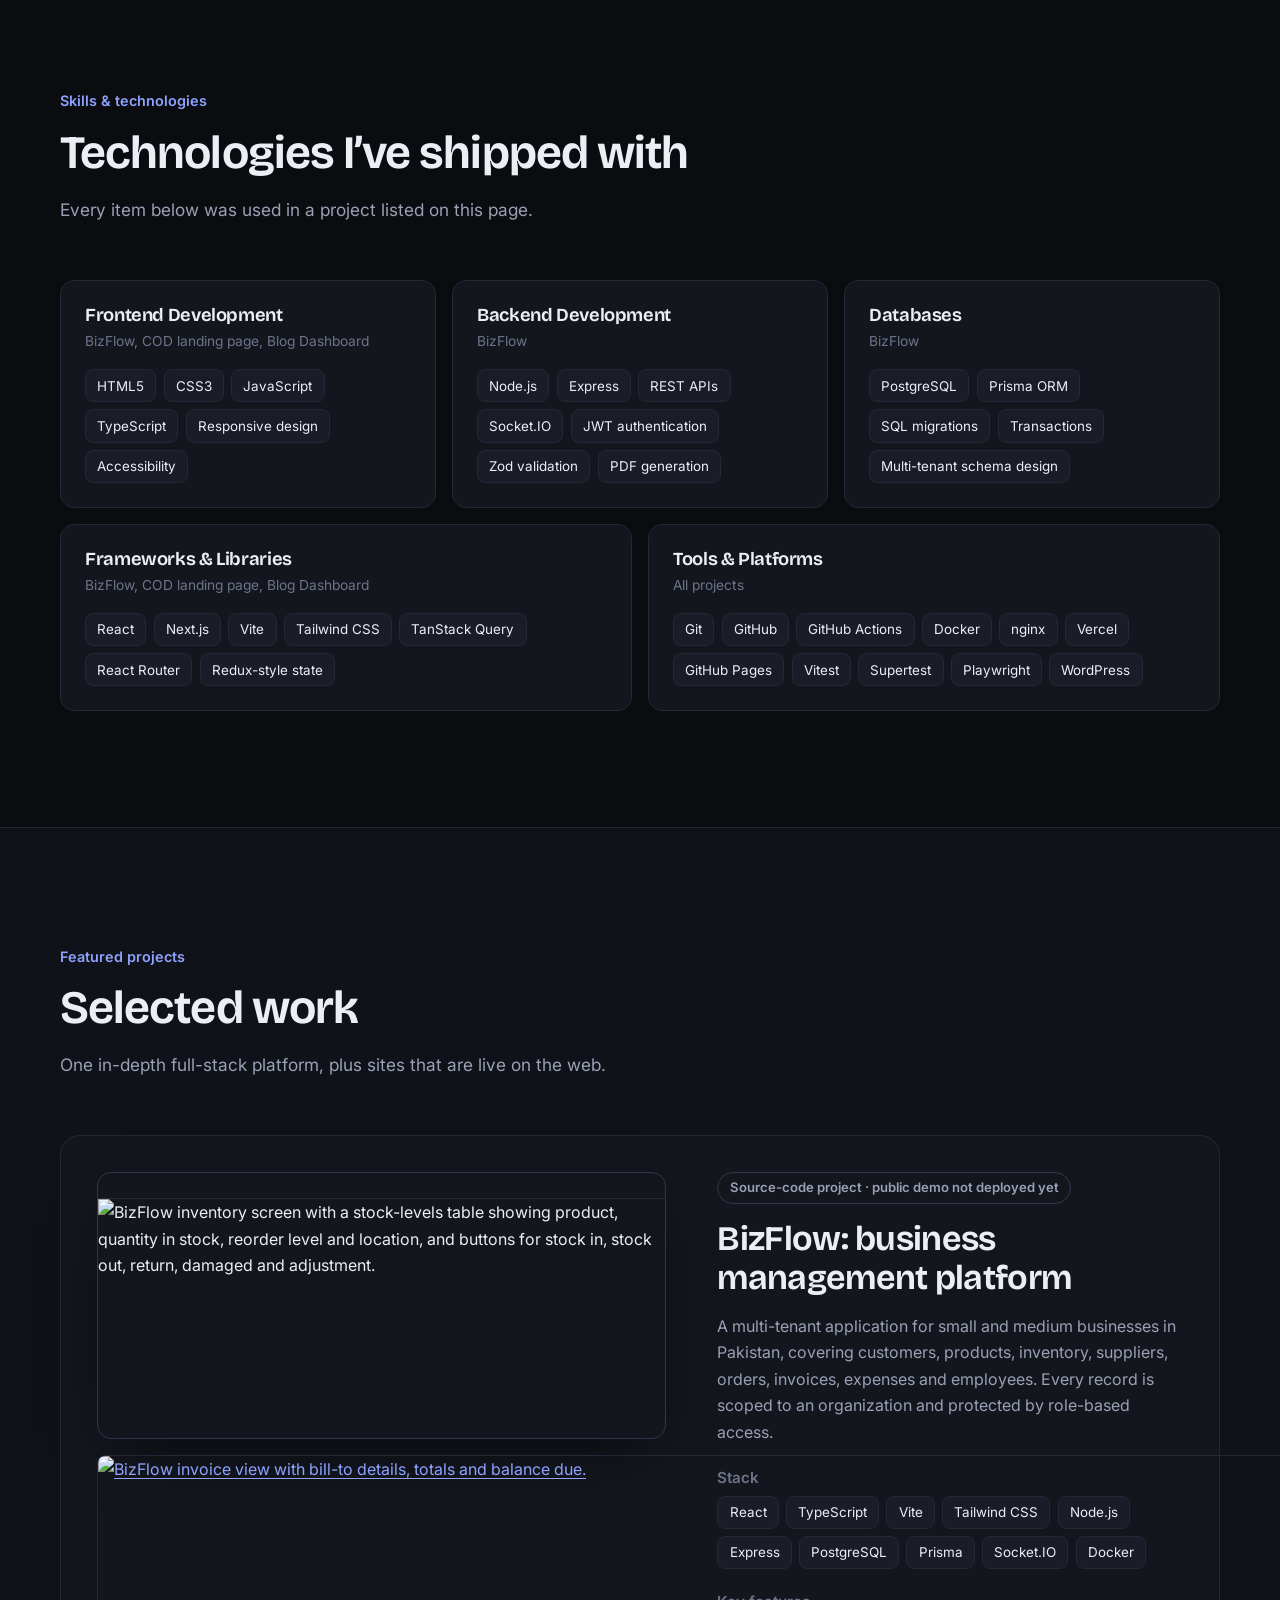
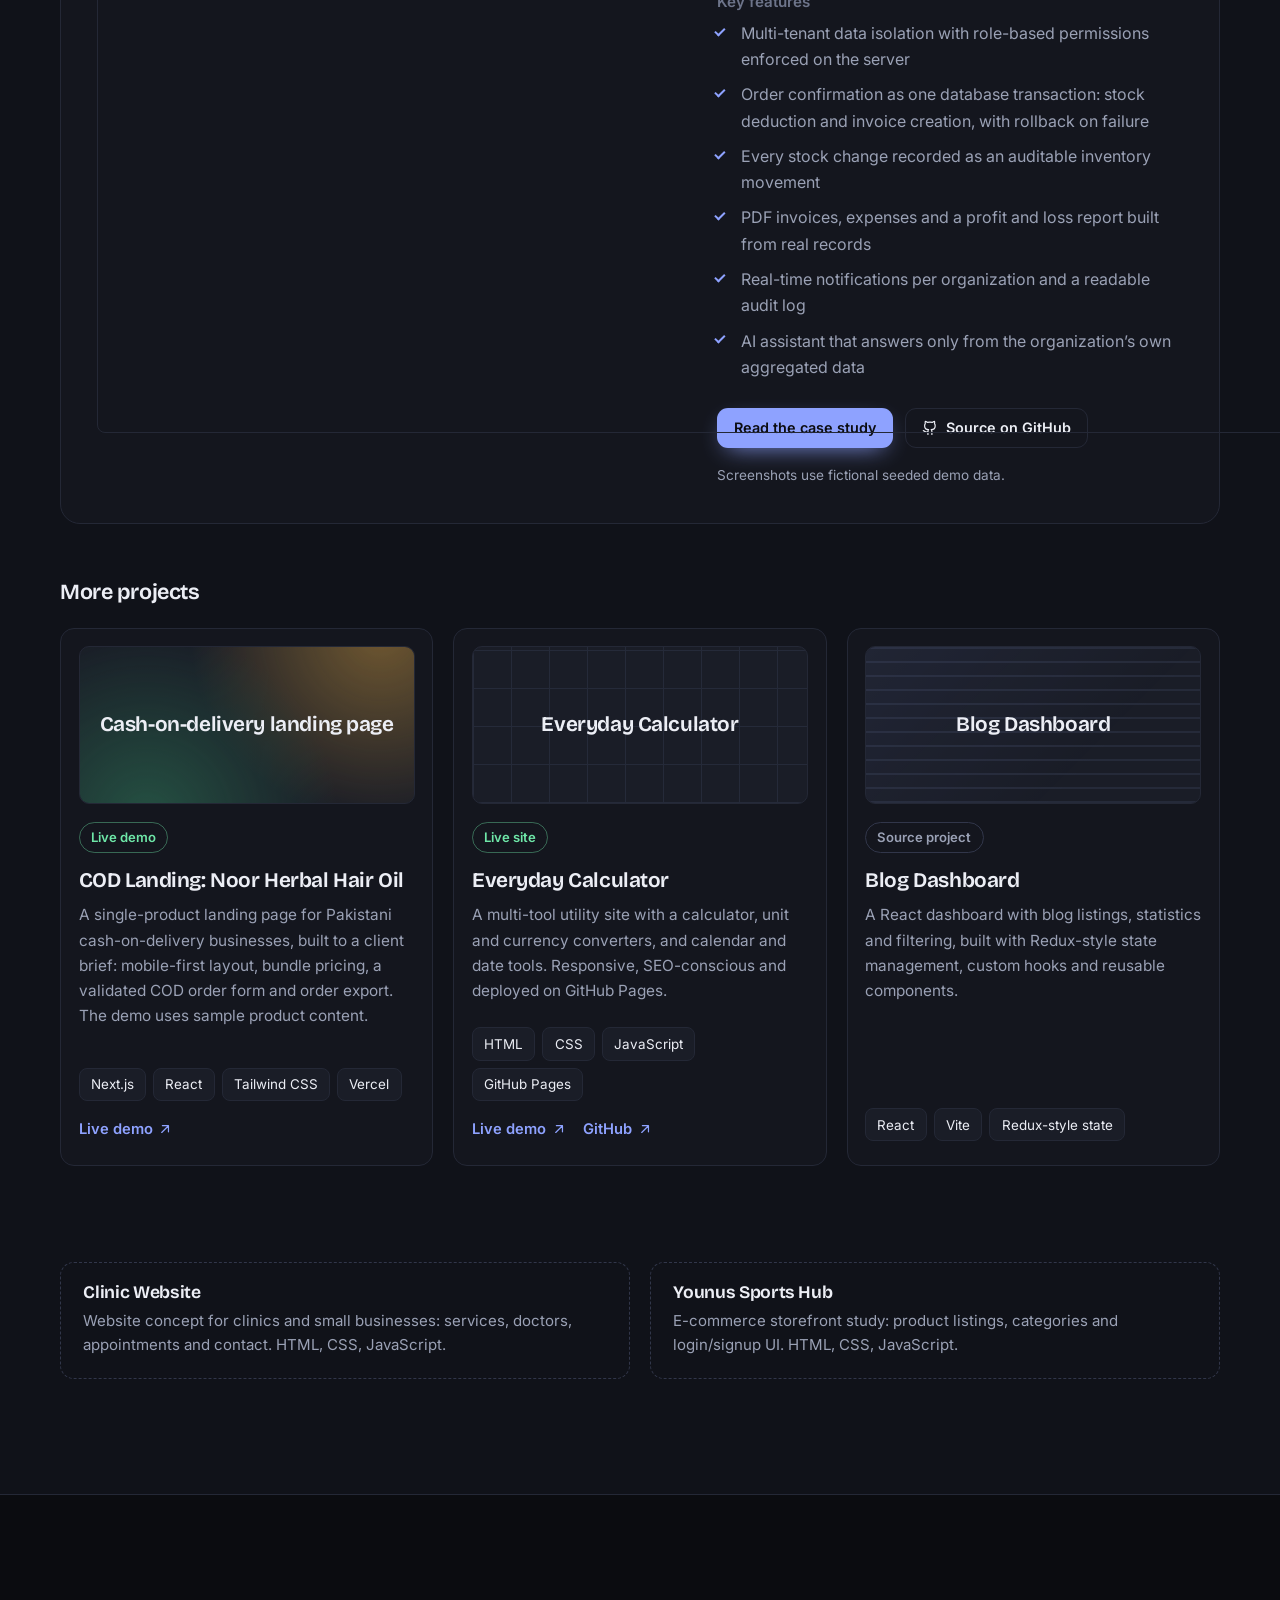
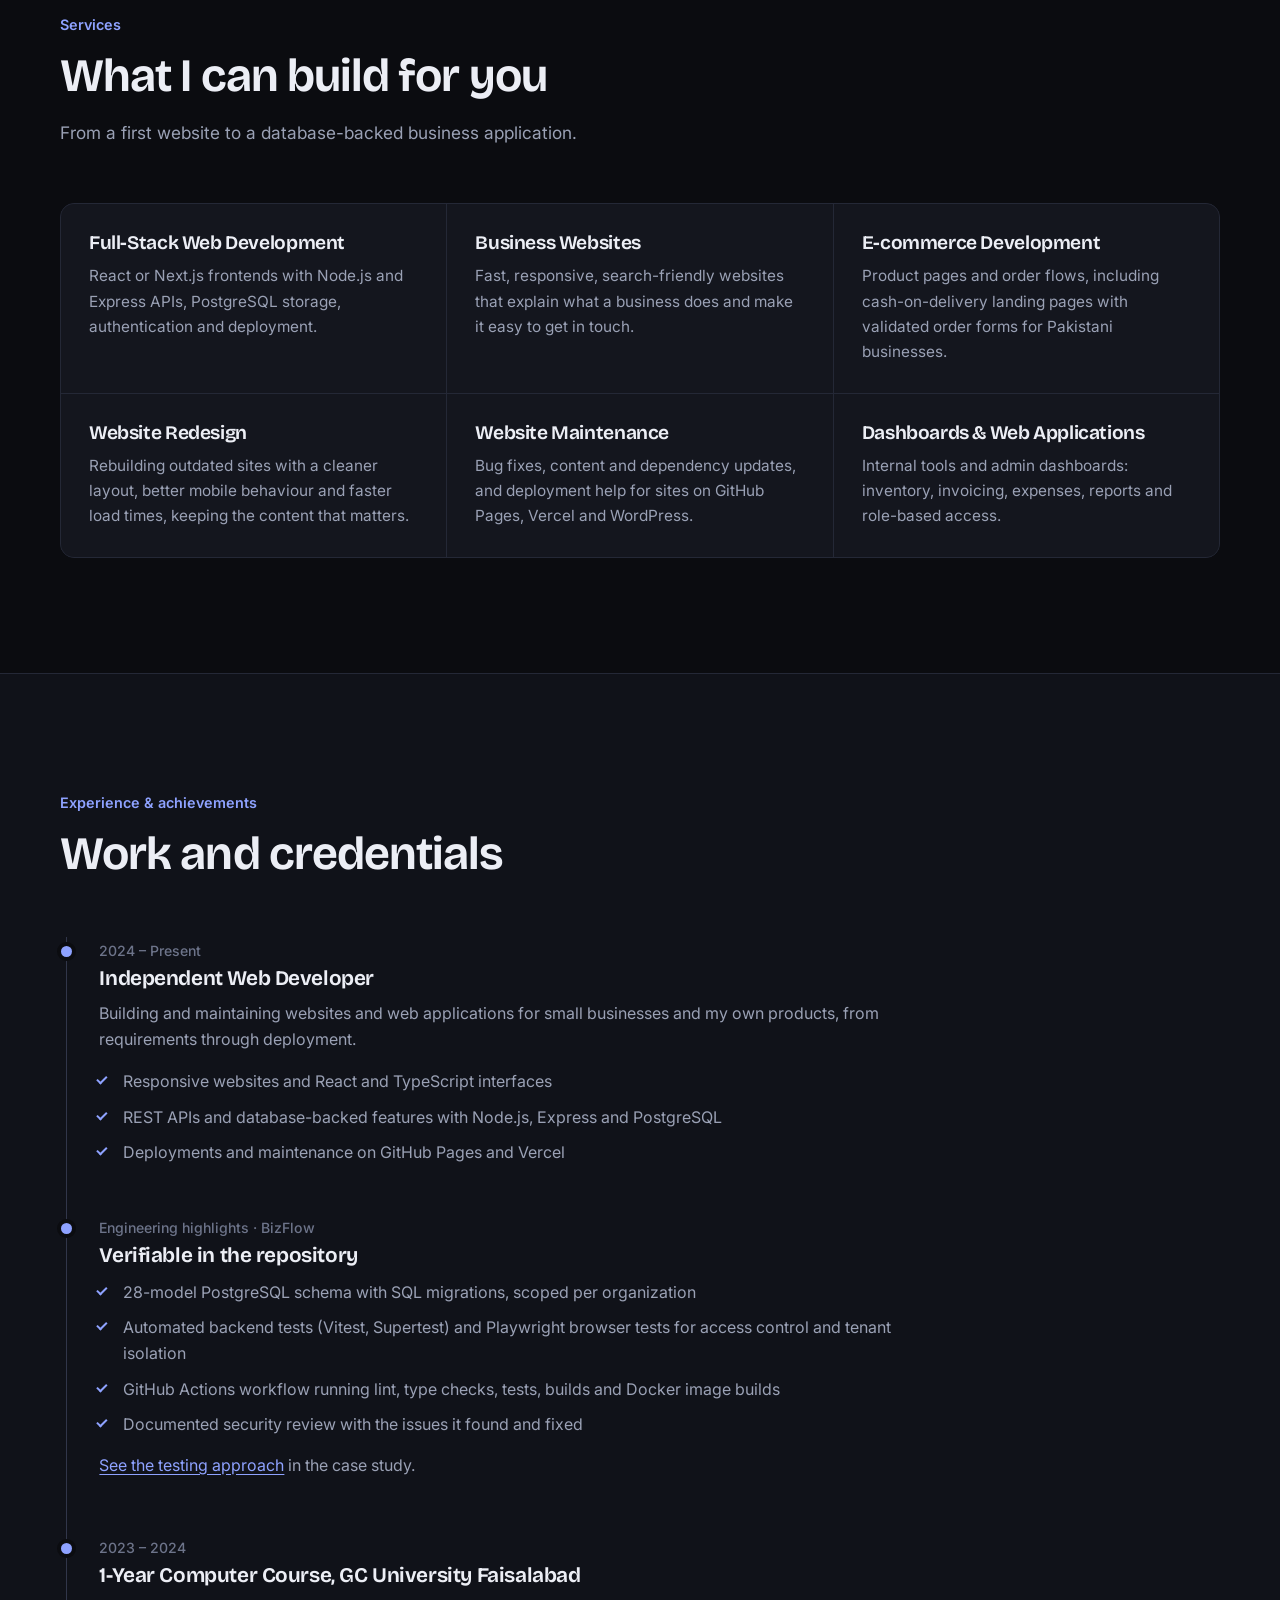
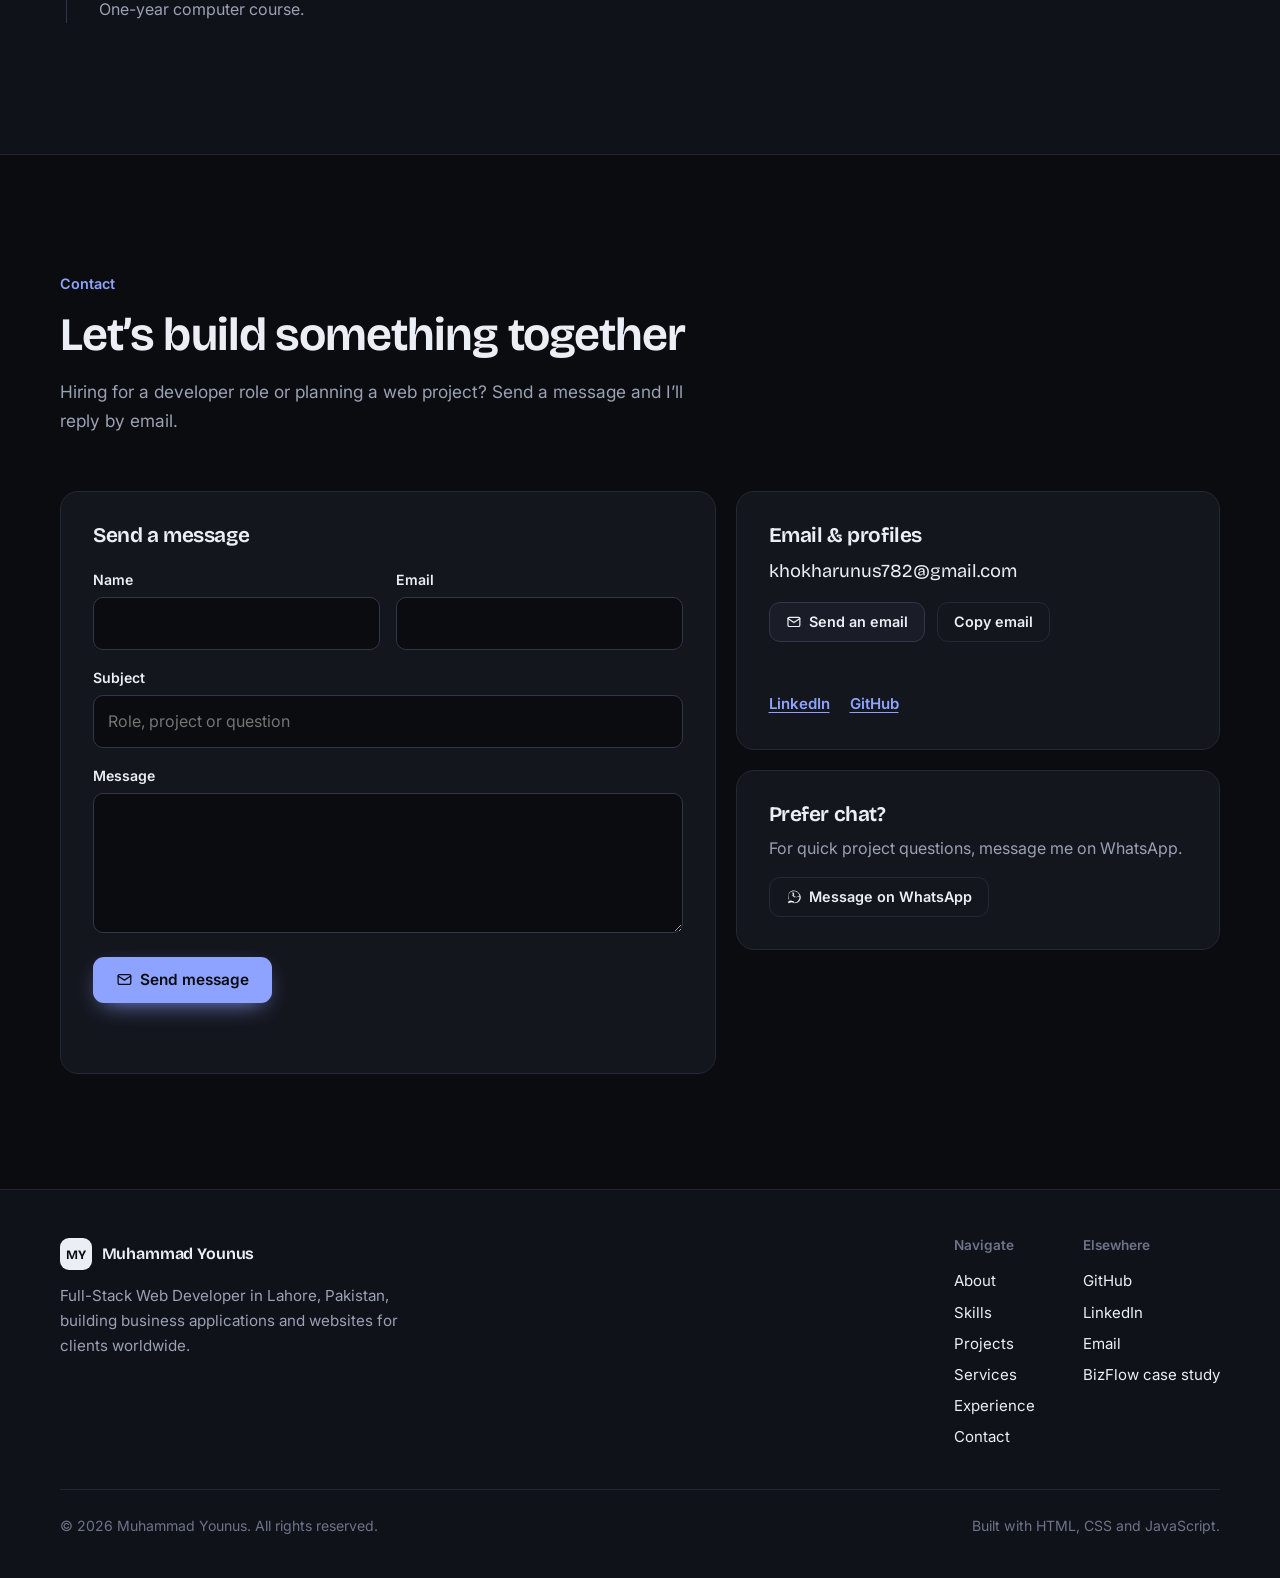
==== commit d61b5f1c: "Replace portfolio with redesigned version" ====
--- a/index.html
+++ b/index.html
@@ -2,27 +2,28 @@
 <html lang="en">
 <head>
 <meta charset="UTF-8">
-<meta name="viewport" content="width=device-width, initial-scale=1">
+<meta name="viewport" content="width=device-width, initial-scale=1, viewport-fit=cover">
 <title>Muhammad Younus | Full-Stack Web Developer</title>
-<meta name="description" content="Explore Muhammad Younus's web development portfolio featuring React, TypeScript, Node.js, PostgreSQL, business applications, dashboards, and responsive websites.">
+<meta name="description" content="Muhammad Younus is a Full-Stack Web Developer in Lahore, Pakistan, building business web applications, dashboards and e-commerce sites with React, TypeScript, Node.js and PostgreSQL.">
 <link rel="canonical" href="https://younasahmad782.github.io/portfolio/">
-<meta name="theme-color" content="#0f6b5c">
-
+<meta name="theme-color" content="#0b0c10">
 <meta property="og:type" content="website">
 <meta property="og:site_name" content="Muhammad Younus">
 <meta property="og:title" content="Muhammad Younus | Full-Stack Web Developer">
-<meta property="og:description" content="React, TypeScript, Node.js and PostgreSQL applications, dashboards and responsive websites. Featured project: BizFlow, a multi-tenant business management platform.">
+<meta property="og:description" content="Muhammad Younus is a Full-Stack Web Developer in Lahore, Pakistan, building business web applications, dashboards and e-commerce sites with React, TypeScript, Node.js and PostgreSQL.">
 <meta property="og:url" content="https://younasahmad782.github.io/portfolio/">
 <meta property="og:image" content="https://younasahmad782.github.io/portfolio/assets/img/og-image.png">
 <meta property="og:image:width" content="1200">
 <meta property="og:image:height" content="630">
 <meta property="og:image:alt" content="Muhammad Younus, Full-Stack Web Developer, with a BizFlow orders screen">
 <meta name="twitter:card" content="summary_large_image">
-
 <link rel="icon" href="favicon.svg" type="image/svg+xml">
+<link rel="preconnect" href="https://fonts.googleapis.com">
+<link rel="preconnect" href="https://fonts.gstatic.com" crossorigin>
+<link rel="stylesheet" href="https://fonts.googleapis.com/css2?family=Bricolage+Grotesque:opsz,wght@12..96,500;12..96,650&family=Inter:wght@400;500;600&display=swap">
 <link rel="stylesheet" href="assets/css/styles.css">
 <script>
-  /* Set theme before first paint to avoid a flash; also marks JS as available. */
+  /* Set theme before first paint; dark is the default. Also marks JS as available. */
   (function () {
     var d = document.documentElement;
     d.classList.add('js');
@@ -36,12 +37,11 @@
   "name": "Muhammad Younus",
   "jobTitle": "Full-Stack Web Developer",
   "url": "https://younasahmad782.github.io/portfolio/",
+  "image": "https://younasahmad782.github.io/portfolio/assets/img/muhammad-younus-960.jpg",
+  "email": "mailto:khokharunus782@gmail.com",
   "address": { "@type": "PostalAddress", "addressLocality": "Lahore", "addressCountry": "PK" },
-  "knowsAbout": ["React", "TypeScript", "Node.js", "Express", "PostgreSQL", "Prisma", "Responsive web design"],
-  "sameAs": [
-    "https://github.com/Younasahmad782",
-    "https://www.linkedin.com/in/muhammad-younus-b658b6275"
-  ]
+  "knowsAbout": ["React", "TypeScript", "Node.js", "Express", "PostgreSQL", "Prisma", "Next.js", "Responsive web design"],
+  "sameAs": ["https://github.com/Younasahmad782", "https://www.linkedin.com/in/muhammad-younus-b658b6275"]
 }
 </script>
 </head>
@@ -62,21 +62,20 @@
 
 <a class="skip-link" href="#main">Skip to main content</a>
 
-<header class="site-nav">
+<header class="site-nav" id="siteNav">
   <div class="wrap nav-inner">
     <a href="#top" class="brand" aria-label="Muhammad Younus, home"><span class="brand-mark" aria-hidden="true">MY</span><span>Muhammad Younus</span></a>
     <nav aria-label="Primary">
       <ul class="nav-links" id="navLinks">
-        <li><a href="#top">Home</a></li>
+        <li><a href="#about">About</a></li>
+        <li><a href="#skills">Skills</a></li>
         <li><a href="#projects">Projects</a></li>
-        <li><a href="#skills">Skills</a></li>
-        <li><a href="#about">About</a></li>
+        <li><a href="#services">Services</a></li>
         <li><a href="#experience">Experience</a></li>
         <li><a href="#contact">Contact</a></li>
-        <li data-resume hidden><a href="assets/resume/Muhammad-Younus-Resume.pdf" download>Resume</a></li>
       </ul>
     </nav>
-    <button class="icon-btn theme-btn" id="themeBtn" type="button" aria-label="Switch to dark theme">
+    <button class="icon-btn theme-btn" id="themeBtn" type="button" aria-label="Switch to light theme">
       <svg class="ic i-sun" aria-hidden="true"><use href="#i-sun"/></svg>
       <svg class="ic i-moon" aria-hidden="true"><use href="#i-moon"/></svg>
     </button>
@@ -92,101 +91,144 @@
 <section class="hero" aria-labelledby="hero-title">
   <div class="wrap hero-grid">
     <div>
-      <p class="pill"><span class="pill-dot" aria-hidden="true"></span>Open to web development roles, internships &amp; freelance projects</p>
-      <p class="eyebrow">Muhammad Younus · Full-Stack Web Developer</p>
-      <h1 id="hero-title">Full-Stack Web Developer Building Modern Web Applications.</h1>
-      <p class="lead">I build responsive websites, interactive dashboards, and full-stack applications using React, TypeScript, Node.js, Express, and PostgreSQL. I focus on creating practical, reliable web solutions that solve real business problems.</p>
-      <div class="btn-row">
-        <a class="btn btn-primary" href="#projects">View my projects</a>
+      <p class="pill hero-in" style="--i:0"><span class="pill-dot" aria-hidden="true"></span>Available for remote and onsite roles, and client projects</p>
+      <h1 id="hero-title" class="hero-in" style="--i:1">Muhammad Younus</h1>
+      <p class="role hero-in" style="--i:2">Full-Stack Web Developer · Lahore, Pakistan</p>
+      <p class="lead hero-in" style="--i:3">I design and build business web applications, dashboards and e-commerce sites with React, TypeScript, Node.js and PostgreSQL. My focus is software that holds up in daily use: clear interfaces, secure APIs and data that stays correct.</p>
+      <div class="btn-row hero-in" style="--i:4">
+        <a class="btn btn-primary" href="#projects">View projects</a>
         <a class="btn btn-secondary" href="#contact">Contact me</a>
-        <a class="btn btn-ghost" data-resume hidden href="assets/resume/Muhammad-Younus-Resume.pdf" download>
-          <svg class="ic" aria-hidden="true"><use href="#i-download"/></svg>Download resume
-        </a>
-      </div>
-      <p class="social-row">
+        <a class="btn btn-ghost" data-resume hidden href="assets/resume/Muhammad-Younus-Resume.pdf" download><svg class="ic" aria-hidden="true"><use href="#i-download"/></svg>Resume</a>
+      </div>
+      <p class="social-row hero-in" style="--i:5">
         <a class="btn btn-ghost btn-sm" href="https://github.com/Younasahmad782" target="_blank" rel="noopener noreferrer"><svg class="ic" aria-hidden="true"><use href="#i-github"/></svg>GitHub</a>
         <a class="btn btn-ghost btn-sm" href="https://www.linkedin.com/in/muhammad-younus-b658b6275" target="_blank" rel="noopener noreferrer"><svg class="ic" aria-hidden="true"><use href="#i-linkedin"/></svg>LinkedIn</a>
       </p>
     </div>
-    <figure class="hero-visual">
-      <div class="frame">
-        <img src="assets/img/bizflow-video-dashboard.png"
-             sizes="(max-width: 900px) 100vw, 540px"
-             width="1366" height="576" fetchpriority="high"
-             alt="BizFlow dashboard with today's sales, monthly revenue, outstanding payments and net profit cards.">
-      </div>
-      <figcaption>BizFlow, my full-stack business platform: the dashboard, shown with fictional demo data.</figcaption>
+    <figure class="hero-visual hero-in" style="--i:3">
+      <div class="portrait">
+        <picture>
+          <source type="image/webp" srcset="assets/img/muhammad-younus-480.webp 480w, assets/img/muhammad-younus-960.webp 960w" sizes="(max-width: 900px) 90vw, 460px">
+          <img src="assets/img/muhammad-younus-960.jpg" width="960" height="960" fetchpriority="high" alt="Portrait of Muhammad Younus in a black blazer and white shirt.">
+        </picture>
+      </div>
+      <div class="hero-card">
+        <img src="assets/img/bizflow-video-dashboard.webp" width="1366" height="576" alt="BizFlow dashboard showing sales, revenue, outstanding payments and net profit cards.">
+        <figcaption>BizFlow dashboard, fictional demo data</figcaption>
+      </div>
     </figure>
+  </div>
+</section>
+
+<!-- ============ ABOUT ============ -->
+<section class="section section-alt" id="about" aria-labelledby="about-title">
+  <div class="wrap about-grid">
+    <div class="prose reveal">
+      <span class="eyebrow">About</span>
+      <h2 id="about-title">Software that fits how a business actually runs</h2>
+      <p>I’m a full-stack web developer based in Lahore. I build responsive websites, dashboards and database-backed applications, and I work across the whole path: interface design, REST APIs, data modelling, testing and deployment.</p>
+      <p>My approach starts with the business problem. For BizFlow, that meant asking what a small shop owner needs to know each day (stock, unpaid invoices, expenses, profit) and designing the data model, permissions and screens around those answers rather than around features for their own sake.</p>
+      <p>I use modern AI coding tools as part of my workflow and treat their output as a draft: I review it, test it, debug it and only ship what I can explain. BizFlow’s repository documents this, including its automated tests and a security review.</p>
+    </div>
+    <dl class="facts reveal">
+      <div><dt>Based in</dt><dd>Lahore, Pakistan · remote-friendly</dd></div>
+      <div><dt>Focus</dt><dd>Business applications, dashboards, e-commerce</dd></div>
+      <div><dt>Main stack</dt><dd>React, TypeScript, Node.js, Express, PostgreSQL</dd></div>
+      <div><dt>Open to</dt><dd>Full-time roles, remote or onsite, and client projects</dd></div>
+    </dl>
+  </div>
+</section>
+
+<!-- ============ SKILLS ============ -->
+<section class="section" id="skills" aria-labelledby="skills-title">
+  <div class="wrap">
+    <div class="section-head reveal">
+      <span class="eyebrow">Skills &amp; technologies</span>
+      <h2 id="skills-title">Technologies I’ve shipped with</h2>
+      <p>Every item below was used in a project listed on this page.</p>
+    </div>
+    <div class="skills-grid">
+      <div class="skill-group reveal">
+        <h3>Frontend Development</h3>
+        <p class="where">BizFlow, COD landing page, Blog Dashboard</p>
+        <ul class="badges"><li>HTML5</li><li>CSS3</li><li>JavaScript</li><li>TypeScript</li><li>Responsive design</li><li>Accessibility</li></ul>
+      </div>
+      <div class="skill-group reveal">
+        <h3>Backend Development</h3>
+        <p class="where">BizFlow</p>
+        <ul class="badges"><li>Node.js</li><li>Express</li><li>REST APIs</li><li>Socket.IO</li><li>JWT authentication</li><li>Zod validation</li><li>PDF generation</li></ul>
+      </div>
+      <div class="skill-group reveal">
+        <h3>Databases</h3>
+        <p class="where">BizFlow</p>
+        <ul class="badges"><li>PostgreSQL</li><li>Prisma ORM</li><li>SQL migrations</li><li>Transactions</li><li>Multi-tenant schema design</li></ul>
+      </div>
+      <div class="skill-group reveal">
+        <h3>Frameworks &amp; Libraries</h3>
+        <p class="where">BizFlow, COD landing page, Blog Dashboard</p>
+        <ul class="badges"><li>React</li><li>Next.js</li><li>Vite</li><li>Tailwind CSS</li><li>TanStack Query</li><li>React Router</li><li>Redux-style state</li></ul>
+      </div>
+      <div class="skill-group reveal">
+        <h3>Tools &amp; Platforms</h3>
+        <p class="where">All projects</p>
+        <ul class="badges"><li>Git</li><li>GitHub</li><li>GitHub Actions</li><li>Docker</li><li>nginx</li><li>Vercel</li><li>GitHub Pages</li><li>Vitest</li><li>Supertest</li><li>Playwright</li><li>WordPress</li></ul>
+      </div>
+    </div>
   </div>
 </section>
 
 <!-- ============ PROJECTS ============ -->
 <section class="section section-alt" id="projects" aria-labelledby="projects-title">
   <div class="wrap">
-    <div class="section-head">
-      <span class="eyebrow">Selected work</span>
-      <h2 id="projects-title">Projects</h2>
-      <p>One in-depth full-stack application, plus smaller sites that are live on the web.</p>
-    </div>
-
-    <!-- Featured: BizFlow -->
+    <div class="section-head reveal">
+      <span class="eyebrow">Featured projects</span>
+      <h2 id="projects-title">Selected work</h2>
+      <p>One in-depth full-stack platform, plus sites that are live on the web.</p>
+    </div>
+
     <article class="featured reveal" aria-labelledby="bizflow-title">
       <div class="featured-media">
         <div class="frame">
-          <img src="assets/img/bizflow-video-inventory.png"
-               sizes="(max-width: 960px) 100vw, 620px"
-               width="1366" height="576" loading="lazy"
-               alt="BizFlow inventory screen with a stock-levels table showing product, quantity in stock, reorder level and location, and buttons for stock in, stock out, return, damaged and adjustment.">
+          <img src="assets/img/bizflow-video-inventory.webp" sizes="(max-width: 960px) 100vw, 620px" width="1366" height="576" loading="lazy" alt="BizFlow inventory screen with a stock-levels table showing product, quantity in stock, reorder level and location, and buttons for stock in, stock out, return, damaged and adjustment.">
         </div>
         <ul class="thumbs" aria-label="More BizFlow screenshots">
-          <li><a href="case-studies/bizflow.html#screenshots"><img src="assets/img/bizflow-video-invoice.png" width="1366" height="576" loading="lazy" alt="BizFlow invoice view with bill-to details, totals and balance due."></a></li>
-          <li><a href="case-studies/bizflow.html#screenshots"><img src="assets/img/bizflow-video-orders.png" width="1366" height="576" loading="lazy" alt="BizFlow orders list with totals, status and payment status."></a></li>
-          <li><a href="case-studies/bizflow.html#screenshots"><img src="assets/img/bizflow-video-ai-assistant.png" width="1366" height="576" loading="lazy" alt="BizFlow AI business assistant answering a question from business data."></a></li>
-        </ul>
-      </div>
-
+          <li><a href="case-studies/bizflow.html#screenshots"><img src="assets/img/bizflow-video-invoice.webp" width="1366" height="576" loading="lazy" alt="BizFlow invoice view with bill-to details, totals and balance due."></a></li>
+          <li><a href="case-studies/bizflow.html#screenshots"><img src="assets/img/bizflow-video-orders.webp" width="1366" height="576" loading="lazy" alt="BizFlow orders list with totals, status and payment status."></a></li>
+          <li><a href="case-studies/bizflow.html#screenshots"><img src="assets/img/bizflow-video-ai-assistant.webp" width="1366" height="576" loading="lazy" alt="BizFlow AI business assistant answering a question from business data."></a></li>
+        </ul>
+      </div>
       <div class="featured-body">
-        <span class="status">Source-code project · not publicly deployed</span>
-        <h3 id="bizflow-title">BizFlow: Business Management Platform</h3>
-        <p>A multi-tenant business management application for small and medium businesses in Pakistan: customers, products, inventory, suppliers, orders, invoices, expenses and employees, with every record scoped to an organization and protected by role-based access.</p>
-
+        <span class="status">Source-code project · public demo not deployed yet</span>
+        <h3 id="bizflow-title">BizFlow: business management platform</h3>
+        <p>A multi-tenant application for small and medium businesses in Pakistan, covering customers, products, inventory, suppliers, orders, invoices, expenses and employees. Every record is scoped to an organization and protected by role-based access.</p>
         <h4>Stack</h4>
         <ul class="badges" aria-label="Technology stack">
           <li>React</li><li>TypeScript</li><li>Vite</li><li>Tailwind CSS</li><li>Node.js</li><li>Express</li><li>PostgreSQL</li><li>Prisma</li><li>Socket.IO</li><li>Docker</li>
         </ul>
-
-        <h4>What it does</h4>
+        <h4>Key features</h4>
         <ul class="check-list">
           <li>Multi-tenant data isolation with role-based permissions enforced on the server</li>
-          <li>Order confirmation runs as one database transaction: stock deduction and invoice creation, with rollback on failure</li>
+          <li>Order confirmation as one database transaction: stock deduction and invoice creation, with rollback on failure</li>
           <li>Every stock change recorded as an auditable inventory movement</li>
-          <li>PDF invoice generation with payment-derived status</li>
-          <li>Expenses and a profit &amp; loss report built from database records</li>
-          <li>Real-time notifications per organization, plus a readable audit log</li>
+          <li>PDF invoices, expenses and a profit and loss report built from real records</li>
+          <li>Real-time notifications per organization and a readable audit log</li>
           <li>AI assistant that answers only from the organization’s own aggregated data</li>
         </ul>
-
-        <h4>My contribution</h4>
-        <p>I specified, reviewed, tested, debugged and hardened the application. It was built with AI-assisted coding, which the repository states openly, and I maintain the codebase.</p>
-
         <div class="btn-row">
           <a class="btn btn-primary btn-sm" href="case-studies/bizflow.html">Read the case study</a>
           <a class="btn btn-ghost btn-sm" href="https://github.com/Younasahmad782/BizFlow" target="_blank" rel="noopener noreferrer"><svg class="ic" aria-hidden="true"><use href="#i-github"/></svg>Source on GitHub</a>
         </div>
-        <p class="note" style="margin-top:1rem">Screenshots use fictional seeded demo data. There is no public live demo yet.</p>
+        <p class="note" style="margin:1rem 0 0">Screenshots use fictional seeded demo data.</p>
       </div>
     </article>
 
-    <!-- Other projects -->
-    <div class="sub-head reveal">
-      <h3>More projects</h3>
-    </div>
+    <div class="sub-head reveal"><h3>More projects</h3></div>
     <div class="card-grid">
       <article class="card reveal">
-        <div class="card-visual visual-noor" aria-hidden="true"><span>Noor Herbal Hair Oil</span></div>
+        <div class="card-visual visual-noor" aria-hidden="true"><span>Cash-on-delivery landing page</span></div>
         <span class="status live">Live demo</span>
-        <h3>Noor Herbal Hair Oil</h3>
-        <p>A single-product, cash-on-delivery landing page built to a client brief: mobile-first layout, bundle pricing, a validated COD order form and order export. The demo uses sample product content.</p>
+        <h3>COD Landing: Noor Herbal Hair Oil</h3>
+        <p>A single-product landing page for Pakistani cash-on-delivery businesses, built to a client brief: mobile-first layout, bundle pricing, a validated COD order form and order export. The demo uses sample product content.</p>
         <ul class="badges" aria-label="Technologies"><li>Next.js</li><li>React</li><li>Tailwind CSS</li><li>Vercel</li></ul>
         <div class="card-links"><a href="https://pk-cod-landing.vercel.app" target="_blank" rel="noopener noreferrer">Live demo<svg class="ic" aria-hidden="true"><use href="#i-ext"/></svg></a></div>
       </article>
@@ -197,156 +239,123 @@
         <p>A multi-tool utility site with a calculator, unit and currency converters, and calendar and date tools. Responsive, SEO-conscious and deployed on GitHub Pages.</p>
         <ul class="badges" aria-label="Technologies"><li>HTML</li><li>CSS</li><li>JavaScript</li><li>GitHub Pages</li></ul>
         <div class="card-links">
-          <a href="https://younasahmad782.github.io/everyday-calculator/" target="_blank" rel="noopener noreferrer">Live site<svg class="ic" aria-hidden="true"><use href="#i-ext"/></svg></a>
-          <a href="https://github.com/Younasahmad782/everyday-calculator" target="_blank" rel="noopener noreferrer">Source<svg class="ic" aria-hidden="true"><use href="#i-ext"/></svg></a>
+          <a href="https://younasahmad782.github.io/everyday-calculator/" target="_blank" rel="noopener noreferrer">Live demo<svg class="ic" aria-hidden="true"><use href="#i-ext"/></svg></a>
+          <a href="https://github.com/Younasahmad782/everyday-calculator" target="_blank" rel="noopener noreferrer">GitHub<svg class="ic" aria-hidden="true"><use href="#i-ext"/></svg></a>
         </div>
       </article>
       <article class="card reveal">
         <div class="card-visual visual-blog" aria-hidden="true"><span>Blog Dashboard</span></div>
         <span class="status">Source project</span>
         <h3>Blog Dashboard</h3>
-        <p>A React dashboard with blog listings, statistics and filtering. It uses Redux-style state management, custom hooks and reusable components.</p>
+        <p>A React dashboard with blog listings, statistics and filtering, built with Redux-style state management, custom hooks and reusable components.</p>
         <ul class="badges" aria-label="Technologies"><li>React</li><li>Vite</li><li>Redux-style state</li></ul>
       </article>
     </div>
 
-    <div class="sub-head reveal">
-      <h3>Concept and practice projects</h3>
-    </div>
+    <div class="sub-head reveal" style="margin-top:3rem"><h3>Concept projects</h3></div>
     <div class="mini-list reveal">
-      <div class="mini">
-        <h3>Clinic Website</h3>
-        <p>Website concept for clinics and small businesses: services, doctors, appointments and contact. HTML, CSS, JavaScript.</p>
-      </div>
-      <div class="mini">
-        <h3>Younus Sports Hub</h3>
-        <p>E-commerce-style storefront study: product listings, categories and login/signup UI. HTML, CSS, JavaScript.</p>
-      </div>
-    </div>
-  </div>
-</section>
-
-<!-- ============ SKILLS ============ -->
-<section class="section" id="skills" aria-labelledby="skills-title">
-  <div class="wrap">
-    <div class="section-head">
-      <span class="eyebrow">Skills</span>
-      <h2 id="skills-title">Technologies I’ve used in real projects</h2>
-      <p>Each group names the project where I used it. No percentages: the work is linked above.</p>
-    </div>
-    <div class="skills-grid">
-      <div class="skill-group reveal">
-        <h3>Frontend</h3>
-        <p class="where">BizFlow, Noor landing page, Blog Dashboard</p>
-        <ul class="badges">
-          <li>HTML5</li><li>CSS3</li><li>JavaScript</li><li>TypeScript</li><li>React</li><li>Next.js</li><li>Vite</li><li>Tailwind CSS</li><li>TanStack Query</li><li>Redux-style state</li><li>Responsive design</li>
-        </ul>
-      </div>
-      <div class="skill-group reveal">
-        <h3>Backend</h3>
-        <p class="where">BizFlow</p>
-        <ul class="badges">
-          <li>Node.js</li><li>Express</li><li>REST APIs</li><li>Socket.IO</li><li>JWT authentication</li><li>Zod validation</li><li>PDF generation</li>
-        </ul>
-      </div>
-      <div class="skill-group reveal">
-        <h3>Database</h3>
-        <p class="where">BizFlow</p>
-        <ul class="badges">
-          <li>PostgreSQL</li><li>Prisma ORM</li><li>SQL migrations</li><li>Transactions</li><li>Multi-tenant schema design</li>
-        </ul>
-      </div>
-      <div class="skill-group reveal">
-        <h3>Testing &amp; quality</h3>
-        <p class="where">BizFlow</p>
-        <ul class="badges">
-          <li>Vitest</li><li>Supertest</li><li>Playwright</li><li>GitHub Actions CI</li><li>Debugging</li>
-        </ul>
-      </div>
-      <div class="skill-group reveal">
-        <h3>Tools &amp; deployment</h3>
-        <p class="where">All projects</p>
-        <ul class="badges">
-          <li>Git</li><li>GitHub</li><li>GitHub Pages</li><li>Vercel</li><li>Docker</li><li>Docker Compose</li><li>nginx</li>
-        </ul>
-      </div>
-      <div class="skill-group reveal">
-        <h3>Also</h3>
-        <p class="where">Client and freelance work</p>
-        <ul class="badges">
-          <li>WordPress</li><li>On-page SEO</li><li>Responsive design</li><li>API integration</li><li>AI-assisted development</li>
-        </ul>
-      </div>
-    </div>
-  </div>
-</section>
-
-<!-- ============ ABOUT ============ -->
-<section class="section section-alt" id="about" aria-labelledby="about-title">
-  <div class="wrap about-grid">
-    <div class="prose">
-      <span class="eyebrow">About</span>
-      <h2 id="about-title" style="margin-bottom:1.25rem">Turning requirements into working products</h2>
-      <p>I’m a web developer based in Lahore, focused on responsive websites and full-stack applications. My work includes business management software, dashboards and practical web solutions. I enjoy turning requirements into functional products by combining interface design, backend development, database integration, testing and deployment.</p>
-      <p>I use AI coding tools as part of my workflow, and I treat their output as a draft: I read it, test it, debug it and make sure I understand it before it ships. BizFlow’s repository documents this approach, including its automated tests and a security review.</p>
-    </div>
-    <dl class="facts reveal">
-      <div><dt>Education</dt><dd>1-Year Computer Course, GC University Faisalabad (2023 – 2024)</dd></div>
-      <div><dt>Earlier</dt><dd>FSc Pre-Medical, A+ grade (2019 – 2021)</dd></div>
-      <div><dt>Location</dt><dd>Lahore, Pakistan · open to remote work</dd></div>
-      <div><dt>Looking for</dt><dd>Web development roles, internships and freelance projects</dd></div>
-    </dl>
+      <div class="mini"><h3>Clinic Website</h3><p>Website concept for clinics and small businesses: services, doctors, appointments and contact. HTML, CSS, JavaScript.</p></div>
+      <div class="mini"><h3>Younus Sports Hub</h3><p>E-commerce storefront study: product listings, categories and login/signup UI. HTML, CSS, JavaScript.</p></div>
+    </div>
+  </div>
+</section>
+
+<!-- ============ SERVICES ============ -->
+<section class="section" id="services" aria-labelledby="services-title">
+  <div class="wrap">
+    <div class="section-head reveal">
+      <span class="eyebrow">Services</span>
+      <h2 id="services-title">What I can build for you</h2>
+      <p>From a first website to a database-backed business application.</p>
+    </div>
+    <div class="services-grid reveal">
+      <article class="service"><h3>Full-Stack Web Development</h3><p>React or Next.js frontends with Node.js and Express APIs, PostgreSQL storage, authentication and deployment.</p></article>
+      <article class="service"><h3>Business Websites</h3><p>Fast, responsive, search-friendly websites that explain what a business does and make it easy to get in touch.</p></article>
+      <article class="service"><h3>E-commerce Development</h3><p>Product pages and order flows, including cash-on-delivery landing pages with validated order forms for Pakistani businesses.</p></article>
+      <article class="service"><h3>Website Redesign</h3><p>Rebuilding outdated sites with a cleaner layout, better mobile behaviour and faster load times, keeping the content that matters.</p></article>
+      <article class="service"><h3>Website Maintenance</h3><p>Bug fixes, content and dependency updates, and deployment help for sites on GitHub Pages, Vercel and WordPress.</p></article>
+      <article class="service"><h3>Dashboards &amp; Web Applications</h3><p>Internal tools and admin dashboards: inventory, invoicing, expenses, reports and role-based access.</p></article>
+    </div>
   </div>
 </section>
 
 <!-- ============ EXPERIENCE ============ -->
-<section class="section" id="experience" aria-labelledby="experience-title">
-  <div class="wrap">
-    <div class="section-head">
-      <span class="eyebrow">Experience</span>
-      <h2 id="experience-title">Independent Web Developer · 2024 – Present</h2>
-      <p>Self-directed project work for small businesses and personal products, from requirements to deployment.</p>
-    </div>
-    <ul class="check-list">
-      <li>Building and deploying responsive websites and web applications</li>
-      <li>Developing React and TypeScript interfaces</li>
-      <li>Implementing REST APIs and database-backed features</li>
-      <li>Debugging, testing and maintaining repositories and deployments on GitHub Pages and Vercel</li>
-    </ul>
-    <p style="margin-top:1.25rem">Flagship work: BizFlow, a full-stack business management platform — see the <a href="case-studies/bizflow.html">case study</a> and the <a href="#projects">projects</a> above.</p>
+<section class="section section-alt" id="experience" aria-labelledby="experience-title">
+  <div class="wrap">
+    <div class="section-head reveal">
+      <span class="eyebrow">Experience &amp; achievements</span>
+      <h2 id="experience-title">Work and credentials</h2>
+    </div>
+    <div class="timeline reveal">
+      <div class="tl-item">
+        <span class="tl-date">2024 – Present</span>
+        <h3>Independent Web Developer</h3>
+        <p>Building and maintaining websites and web applications for small businesses and my own products, from requirements through deployment.</p>
+        <ul class="check-list">
+          <li>Responsive websites and React and TypeScript interfaces</li>
+          <li>REST APIs and database-backed features with Node.js, Express and PostgreSQL</li>
+          <li>Deployments and maintenance on GitHub Pages and Vercel</li>
+        </ul>
+      </div>
+      <div class="tl-item">
+        <span class="tl-date">Engineering highlights · BizFlow</span>
+        <h3>Verifiable in the repository</h3>
+        <ul class="check-list">
+          <li>28-model PostgreSQL schema with SQL migrations, scoped per organization</li>
+          <li>Automated backend tests (Vitest, Supertest) and Playwright browser tests for access control and tenant isolation</li>
+          <li>GitHub Actions workflow running lint, type checks, tests, builds and Docker image builds</li>
+          <li>Documented security review with the issues it found and fixed</li>
+        </ul>
+        <p style="margin-top:.9rem"><a href="case-studies/bizflow.html#testing">See the testing approach</a> in the case study.</p>
+      </div>
+      <div class="tl-item">
+        <span class="tl-date">2023 – 2024</span>
+        <h3>1-Year Computer Course, GC University Faisalabad</h3>
+        <p>One-year computer course.</p>
+      </div>
+    </div>
   </div>
 </section>
 
 <!-- ============ CONTACT ============ -->
 <section class="section" id="contact" aria-labelledby="contact-title">
   <div class="wrap">
-    <div class="section-head" style="margin-bottom:0">
+    <div class="section-head reveal">
       <span class="eyebrow">Contact</span>
-      <h2 id="contact-title">Let's Build Something Together.</h2>
-      <p>I’m open to suitable web development opportunities, internships, remote roles and freelance projects.</p>
+      <h2 id="contact-title">Let’s build something together</h2>
+      <p>Hiring for a developer role or planning a web project? Send a message and I’ll reply by email.</p>
     </div>
     <div class="contact-grid">
-      <div class="contact-card primary reveal">
-        <h3>Hiring or recruiting</h3>
-        <p>Email is the best way to reach me about a role.</p>
-        <p class="email-line">khokharunus782@gmail.com</p>
-        <div class="btn-row" style="margin-top:0">
-          <a class="btn btn-primary btn-sm" href="mailto:khokharunus782@gmail.com?subject=Opportunity%20for%20Muhammad%20Younus"><svg class="ic" aria-hidden="true"><use href="#i-mail"/></svg>Send an email</a>
-          <button class="btn btn-ghost btn-sm" id="copyEmailBtn" type="button">Copy email</button>
-          <a class="btn btn-ghost btn-sm" data-resume hidden href="assets/resume/Muhammad-Younus-Resume.pdf" download><svg class="ic" aria-hidden="true"><use href="#i-download"/></svg>Resume</a>
-        </div>
-        <p class="copy-status" id="copyStatus" role="status" aria-live="polite"></p>
-        <p class="link-row"><a href="https://www.linkedin.com/in/muhammad-younus-b658b6275" target="_blank" rel="noopener noreferrer">LinkedIn profile</a><a href="https://github.com/Younasahmad782" target="_blank" rel="noopener noreferrer">GitHub profile</a></p>
-      </div>
       <div class="contact-card reveal">
-        <h3>Freelance projects</h3>
-        <p>I can build:</p>
-        <ul class="plain">
-          <li>Business websites and landing pages</li>
-          <li>React apps and dashboards</li>
-          <li>WordPress sites with basic SEO</li>
-        </ul>
-        <a class="btn btn-secondary btn-sm" href="https://wa.me/923457305226?text=Hi%20Muhammad%2C%20I%20saw%20your%20portfolio%20and%20would%20like%20to%20discuss%20a%20project." target="_blank" rel="noopener noreferrer"><svg class="ic-fill" aria-hidden="true"><use href="#i-whatsapp"/></svg>Message on WhatsApp</a>
+        <h3>Send a message</h3>
+        <form id="contactForm" novalidate>
+          <div class="field-row">
+            <div class="field"><label for="cf-name">Name</label><input id="cf-name" name="name" type="text" autocomplete="name" required></div>
+            <div class="field"><label for="cf-email">Email</label><input id="cf-email" name="email" type="email" autocomplete="email" required></div>
+          </div>
+          <div class="field"><label for="cf-subject">Subject</label><input id="cf-subject" name="subject" type="text" placeholder="Role, project or question"></div>
+          <div class="field"><label for="cf-message">Message</label><textarea id="cf-message" name="message" required></textarea></div>
+          <div class="hp" aria-hidden="true"><label>Leave this empty<input name="_gotcha" type="text" tabindex="-1" autocomplete="off"></label></div>
+          <button class="btn btn-primary" type="submit" id="cfSubmit"><svg class="ic" aria-hidden="true"><use href="#i-mail"/></svg>Send message</button>
+          <p class="form-status" id="cfStatus" role="status" aria-live="polite"></p>
+        </form>
+      </div>
+      <div class="contact-side">
+        <div class="contact-card reveal">
+          <h3>Email &amp; profiles</h3>
+          <p class="email-line">khokharunus782@gmail.com</p>
+          <div class="btn-row" style="margin-top:1rem">
+            <a class="btn btn-secondary btn-sm" href="mailto:khokharunus782@gmail.com?subject=Opportunity%20for%20Muhammad%20Younus"><svg class="ic" aria-hidden="true"><use href="#i-mail"/></svg>Send an email</a>
+            <button class="btn btn-ghost btn-sm" id="copyEmailBtn" type="button">Copy email</button>
+          </div>
+          <p class="copy-status" id="copyStatus" role="status" aria-live="polite"></p>
+          <p class="link-row"><a href="https://www.linkedin.com/in/muhammad-younus-b658b6275" target="_blank" rel="noopener noreferrer">LinkedIn</a><a href="https://github.com/Younasahmad782" target="_blank" rel="noopener noreferrer">GitHub</a></p>
+        </div>
+        <div class="contact-card reveal">
+          <h3>Prefer chat?</h3>
+          <p>For quick project questions, message me on WhatsApp.</p>
+          <a class="btn btn-ghost btn-sm" href="https://wa.me/923457305226?text=Hi%20Muhammad%2C%20I%20saw%20your%20portfolio%20and%20would%20like%20to%20discuss%20a%20project." target="_blank" rel="noopener noreferrer"><svg class="ic-fill" aria-hidden="true"><use href="#i-whatsapp"/></svg>Message on WhatsApp</a>
+        </div>
       </div>
     </div>
   </div>
@@ -355,14 +364,28 @@
 </main>
 
 <footer class="site-footer">
-  <div class="wrap footer-inner">
-    <p style="margin:0">© <span id="year">2026</span> Muhammad Younus · Lahore, Pakistan</p>
-    <nav class="footer-links" aria-label="Footer">
-      <a href="https://github.com/Younasahmad782" target="_blank" rel="noopener noreferrer">GitHub</a>
-      <a href="https://www.linkedin.com/in/muhammad-younus-b658b6275" target="_blank" rel="noopener noreferrer">LinkedIn</a>
-      <a href="mailto:khokharunus782@gmail.com">Email</a>
-      <a href="case-studies/bizflow.html">BizFlow case study</a>
-    </nav>
+  <div class="wrap">
+    <div class="footer-top">
+      <div class="footer-brand">
+        <a href="#top" class="brand" aria-label="Back to top"><span class="brand-mark" aria-hidden="true">MY</span><span>Muhammad Younus</span></a>
+        <p>Full-Stack Web Developer in Lahore, Pakistan, building business applications and websites for clients worldwide.</p>
+      </div>
+      <div class="footer-cols">
+        <nav aria-label="Footer navigation"><h4>Navigate</h4>
+          <a href="#about">About</a><a href="#skills">Skills</a><a href="#projects">Projects</a><a href="#services">Services</a><a href="#experience">Experience</a><a href="#contact">Contact</a>
+        </nav>
+        <div><h4>Elsewhere</h4>
+          <a href="https://github.com/Younasahmad782" target="_blank" rel="noopener noreferrer">GitHub</a>
+          <a href="https://www.linkedin.com/in/muhammad-younus-b658b6275" target="_blank" rel="noopener noreferrer">LinkedIn</a>
+          <a href="mailto:khokharunus782@gmail.com">Email</a>
+          <a href="case-studies/bizflow.html">BizFlow case study</a>
+        </div>
+      </div>
+    </div>
+    <div class="footer-bottom">
+      <p>© <span id="year">2026</span> Muhammad Younus. All rights reserved.</p>
+      <p>Built with HTML, CSS and JavaScript.</p>
+    </div>
   </div>
 </footer>
 
--- a/assets/css/styles.css
+++ b/assets/css/styles.css
@@ -1,350 +1,317 @@
-/* ==========================================================================
-   Muhammad Younus — Portfolio
-   Design tokens → base → layout → components → sections → utilities
-   ========================================================================== */
-
+/* Muhammad Younus — portfolio styles. Dark by default, light via toggle. No dependencies. */
 :root {
+  --bg: #0b0c10;
+  --bg-2: #101219;
+  --surface: #14161e;
+  --surface-2: #1a1d27;
+  --line: #242836;
+  --line-2: #31364a;
+  --ink: #eceef5;
+  --muted: #9aa1b5;
+  --faint: #6d748a;
+  --accent: #8ea2ff;
+  --accent-ink: #0b0c10;
+  --accent-soft: rgba(142, 162, 255, .12);
+  --ok: #6ee7a8;
+  --warn-soft: rgba(251, 191, 36, .1);
+  --warn-ink: #f4d58d;
+  --shadow-lg: 0 24px 60px -24px rgba(0, 0, 0, .7);
+  --radius: 14px;
+  --radius-sm: 9px;
+  --nav-h: 64px;
+  --font-display: "Bricolage Grotesque", "Segoe UI", system-ui, sans-serif;
+  --font-body: "Inter", "Segoe UI", system-ui, -apple-system, Roboto, sans-serif;
+  color-scheme: dark;
+}
+:root[data-theme="light"] {
+  --bg: #fafaf8;
+  --bg-2: #f3f3ef;
+  --surface: #ffffff;
+  --surface-2: #f1f1ec;
+  --line: #e2e2da;
+  --line-2: #cfcfc4;
+  --ink: #14151a;
+  --muted: #5a5f70;
+  --faint: #81869a;
+  --accent: #3949d6;
+  --accent-ink: #ffffff;
+  --accent-soft: rgba(57, 73, 214, .09);
+  --ok: #0f7a4a;
+  --warn-soft: #fff4d6;
+  --warn-ink: #6b4b00;
+  --shadow-lg: 0 24px 50px -28px rgba(20, 21, 26, .35);
   color-scheme: light;
-  --bg: #fbfaf7;
-  --surface: #ffffff;
-  --surface-2: #f3f1ec;
-  --ink: #17202a;
-  --muted: #526070;
-  --line: #e4e0d8;
-  --accent: #0f6b5c;
-  --accent-ink: #ffffff;
-  --accent-soft: #e3f1ee;
-  --warn-soft: #fbf1dc;
-  --warn-ink: #6b4a00;
-  --shadow: 0 1px 2px rgba(23, 32, 42, .06), 0 8px 24px rgba(23, 32, 42, .06);
-  --shadow-lg: 0 2px 4px rgba(23, 32, 42, .06), 0 24px 48px rgba(23, 32, 42, .12);
-
-  --font-body: system-ui, -apple-system, "Segoe UI", Roboto, "Helvetica Neue", Arial, sans-serif;
-  --font-display: ui-serif, "Iowan Old Style", "Palatino Linotype", Palatino, Georgia, "Times New Roman", serif;
-  --font-mono: ui-monospace, SFMono-Regular, Menlo, Consolas, monospace;
-
-  --radius: 12px;
-  --radius-sm: 8px;
-  --wrap: 1120px;
-  --nav-h: 64px;
-}
-
-:root[data-theme="dark"] {
-  color-scheme: dark;
-  --bg: #0f1417;
-  --surface: #151c20;
-  --surface-2: #1b242a;
-  --ink: #e8ecee;
-  --muted: #9aa8b2;
-  --line: #26323a;
-  --accent: #4fc3ad;
-  --accent-ink: #06201a;
-  --accent-soft: #14312c;
-  --warn-soft: #2e2511;
-  --warn-ink: #f0cf85;
-  --shadow: 0 1px 2px rgba(0, 0, 0, .4), 0 8px 24px rgba(0, 0, 0, .3);
-  --shadow-lg: 0 2px 4px rgba(0, 0, 0, .4), 0 24px 48px rgba(0, 0, 0, .45);
-}
-
-/* Follow the OS only when the visitor has not chosen a theme */
-@media (prefers-color-scheme: dark) {
-  :root:not([data-theme="light"]) {
-    color-scheme: dark;
-    --bg: #0f1417;
-    --surface: #151c20;
-    --surface-2: #1b242a;
-    --ink: #e8ecee;
-    --muted: #9aa8b2;
-    --line: #26323a;
-    --accent: #4fc3ad;
-    --accent-ink: #06201a;
-    --accent-soft: #14312c;
-    --warn-soft: #2e2511;
-    --warn-ink: #f0cf85;
-    --shadow: 0 1px 2px rgba(0, 0, 0, .4), 0 8px 24px rgba(0, 0, 0, .3);
-    --shadow-lg: 0 2px 4px rgba(0, 0, 0, .4), 0 24px 48px rgba(0, 0, 0, .45);
-  }
-}
-
-/* ---------- Base ---------- */
+}
+
 *, *::before, *::after { box-sizing: border-box; }
-html { -webkit-text-size-adjust: 100%; scroll-padding-top: calc(var(--nav-h) + 16px); }
-@media (prefers-reduced-motion: no-preference) { html { scroll-behavior: smooth; } }
-body {
-  margin: 0;
-  background: var(--bg);
-  color: var(--ink);
-  font-family: var(--font-body);
-  font-size: 1.0625rem;
-  line-height: 1.65;
-  -webkit-font-smoothing: antialiased;
-  overflow-x: hidden;
-}
-img, svg { max-width: 100%; display: block; }
-img { height: auto; }
-h1, h2, h3, h4 { font-family: var(--font-display); line-height: 1.15; letter-spacing: -.01em; margin: 0; font-weight: 600; text-wrap: balance; }
-h1 { font-size: clamp(2.1rem, 5.2vw, 3.6rem); }
-h2 { font-size: clamp(1.75rem, 3.6vw, 2.5rem); }
-h3 { font-size: 1.25rem; }
-p { margin: 0 0 1em; }
-a { color: var(--accent); text-underline-offset: .18em; }
+html { scroll-behavior: smooth; scroll-padding-top: calc(var(--nav-h) + 12px); -webkit-text-size-adjust: 100%; }
+body { margin: 0; background: var(--bg); color: var(--ink); font: 400 1rem/1.65 var(--font-body); -webkit-font-smoothing: antialiased; overflow-x: hidden; }
+img { max-width: 100%; height: auto; display: block; }
+h1, h2, h3, h4 { font-family: var(--font-display); line-height: 1.12; margin: 0; letter-spacing: -.02em; font-weight: 650; }
+p { margin: 0 0 1rem; }
+ul { margin: 0; padding: 0; list-style: none; }
+a { color: var(--accent); text-underline-offset: 3px; }
 a:hover { text-decoration-thickness: 2px; }
-ul { margin: 0; padding: 0; list-style: none; }
-code, kbd { font-family: var(--font-mono); font-size: .9em; }
-
-:focus-visible { outline: 3px solid var(--accent); outline-offset: 3px; border-radius: 4px; }
-
-.wrap { width: 100%; max-width: var(--wrap); margin-inline: auto; padding-inline: clamp(1rem, 4vw, 2rem); }
-.sr-only { position: absolute; width: 1px; height: 1px; overflow: hidden; clip: rect(0 0 0 0); white-space: nowrap; }
-.skip-link {
-  position: absolute; left: 1rem; top: -4rem; z-index: 100;
-  background: var(--ink); color: var(--bg); padding: .6rem 1rem; border-radius: var(--radius-sm); text-decoration: none;
-}
+:focus-visible { outline: 2px solid var(--accent); outline-offset: 3px; border-radius: 4px; }
+.wrap { width: min(1160px, 100% - 2.5rem); margin-inline: auto; }
+.skip-link { position: absolute; left: 1rem; top: -4rem; z-index: 100; background: var(--accent); color: var(--accent-ink); padding: .6rem 1rem; border-radius: var(--radius-sm); font-weight: 600; }
 .skip-link:focus { top: 1rem; }
+.ic { width: 1.1em; height: 1.1em; flex: none; fill: none; stroke: currentColor; stroke-width: 1.8; stroke-linecap: round; stroke-linejoin: round; }
+.ic-fill { width: 1.1em; height: 1.1em; flex: none; fill: currentColor; }
+code { font-family: ui-monospace, SFMono-Regular, Menlo, Consolas, monospace; font-size: .9em; background: var(--surface-2); padding: .1em .35em; border-radius: 5px; }
+
+/* ---------- Nav ---------- */
+.site-nav { position: fixed; inset: 0 0 auto 0; z-index: 50; height: calc(var(--nav-h) + env(safe-area-inset-top, 0px)); padding-top: env(safe-area-inset-top, 0px); background: color-mix(in srgb, var(--bg) 82%, transparent); backdrop-filter: blur(14px); -webkit-backdrop-filter: blur(14px); border-bottom: 1px solid transparent; transition: border-color .3s; }
+.site-nav.scrolled { border-bottom-color: var(--line); }
+.nav-inner { height: var(--nav-h); display: flex; align-items: center; gap: 1rem; }
+.brand { display: inline-flex; align-items: center; gap: .6rem; color: var(--ink); text-decoration: none; font-family: var(--font-display); font-weight: 650; letter-spacing: -.01em; margin-right: auto; }
+.brand-mark { display: grid; place-items: center; width: 32px; height: 32px; border-radius: 9px; background: var(--ink); color: var(--bg); font-size: .8rem; font-weight: 700; }
+.nav-links { display: flex; align-items: center; gap: .15rem; }
+.nav-links a { display: block; padding: .45rem .8rem; border-radius: 999px; color: var(--muted); text-decoration: none; font-size: .92rem; font-weight: 500; transition: color .2s, background .2s; }
+.nav-links a:hover { color: var(--ink); }
+.nav-links a[aria-current="true"], .nav-links a[aria-current="page"] { color: var(--ink); background: var(--surface-2); }
+.icon-btn { display: grid; place-items: center; width: 40px; height: 40px; border: 1px solid var(--line); background: transparent; color: var(--ink); border-radius: 10px; cursor: pointer; transition: border-color .2s, background .2s; }
+.icon-btn:hover { border-color: var(--line-2); background: var(--surface); }
+.menu-btn { display: none; }
+.theme-btn .i-sun { display: none; }
+:root:not([data-theme="light"]) .theme-btn .i-moon { display: none; }
+:root:not([data-theme="light"]) .theme-btn .i-sun { display: block; }
+@media (max-width: 860px) {
+  .menu-btn { display: grid; }
+  .nav-links { position: fixed; inset: calc(var(--nav-h) + env(safe-area-inset-top, 0px)) 0 auto 0; flex-direction: column; align-items: stretch; gap: 0; padding: .75rem 1.25rem 1.25rem; background: var(--bg); border-bottom: 1px solid var(--line); transform: translateY(-8px); opacity: 0; visibility: hidden; transition: .2s; }
+  .nav-links.open { transform: none; opacity: 1; visibility: visible; }
+  .nav-links a { padding: .85rem .5rem; border-radius: var(--radius-sm); font-size: 1rem; }
+}
 
 /* ---------- Buttons ---------- */
-.btn {
-  display: inline-flex; align-items: center; justify-content: center; gap: .55rem;
-  min-height: 46px; padding: .65rem 1.25rem;
-  border-radius: 999px; border: 1.5px solid transparent;
-  font: inherit; font-weight: 600; font-size: 1rem; line-height: 1.2; text-decoration: none; cursor: pointer;
-  transition: background-color .18s, border-color .18s, color .18s, transform .18s;
-}
-.btn svg { width: 18px; height: 18px; flex: none; }
-.btn-primary { background: var(--accent); color: var(--accent-ink); }
-.btn-primary:hover { filter: brightness(1.08); }
-.btn-secondary { background: transparent; color: var(--ink); border-color: var(--ink); }
-.btn-secondary:hover { background: var(--ink); color: var(--bg); }
-.btn-ghost { background: var(--surface); color: var(--ink); border-color: var(--line); }
-.btn-ghost:hover { border-color: var(--ink); }
-.btn-sm { min-height: 40px; padding: .45rem 1rem; font-size: .95rem; }
-@media (prefers-reduced-motion: no-preference) { .btn:active { transform: translateY(1px); } }
-.btn[hidden], [data-resume][hidden] { display: none !important; }
-
-.icon-btn {
-  display: inline-flex; align-items: center; justify-content: center;
-  width: 44px; height: 44px; border-radius: 50%;
-  border: 1.5px solid var(--line); background: var(--surface); color: var(--ink); cursor: pointer;
-  transition: border-color .18s;
-}
-.icon-btn:hover { border-color: var(--ink); }
-.icon-btn svg { width: 20px; height: 20px; }
-
-/* ---------- Navigation ---------- */
-.site-nav {
-  position: sticky; top: 0; z-index: 50; height: var(--nav-h);
-  background: color-mix(in srgb, var(--bg) 92%, transparent);
-  backdrop-filter: saturate(1.4) blur(10px);
-  border-bottom: 1px solid var(--line);
-}
-.nav-inner { height: 100%; display: flex; align-items: center; gap: 1rem; }
-.brand { display: inline-flex; align-items: center; gap: .6rem; font-weight: 700; color: var(--ink); text-decoration: none; margin-right: auto; }
-.brand-mark { display: grid; place-items: center; width: 34px; height: 34px; border-radius: 9px; background: var(--accent); color: var(--accent-ink); font-family: var(--font-display); font-size: .95rem; }
-.nav-links { display: flex; gap: .25rem; }
-.nav-links a { display: block; padding: .5rem .8rem; border-radius: 999px; color: var(--muted); text-decoration: none; font-weight: 500; font-size: .98rem; }
-.nav-links a:hover { color: var(--ink); background: var(--surface-2); }
-.nav-links a[aria-current="true"] { color: var(--ink); background: var(--surface-2); }
-.menu-btn { display: none; }
-.theme-btn .i-moon { display: none; }
-:root[data-theme="dark"] .theme-btn .i-sun { display: none; }
-:root[data-theme="dark"] .theme-btn .i-moon { display: block; }
-@media (prefers-color-scheme: dark) {
-  :root:not([data-theme="light"]) .theme-btn .i-sun { display: none; }
-  :root:not([data-theme="light"]) .theme-btn .i-moon { display: block; }
-}
-
-@media (max-width: 860px) {
-  .menu-btn { display: inline-flex; }
-  .nav-links {
-    position: absolute; left: 0; right: 0; top: var(--nav-h);
-    flex-direction: column; gap: 0; padding: .5rem clamp(1rem, 4vw, 2rem) 1rem;
-    background: var(--bg); border-bottom: 1px solid var(--line); box-shadow: var(--shadow);
-    display: none;
-  }
-  .nav-links.open { display: flex; }
-  .nav-links a { padding: .85rem .5rem; border-radius: var(--radius-sm); font-size: 1.05rem; }
-}
+.btn { display: inline-flex; align-items: center; justify-content: center; gap: .5rem; min-height: 46px; padding: .7rem 1.35rem; border-radius: 11px; border: 1px solid transparent; font: 600 .96rem/1 var(--font-body); text-decoration: none; cursor: pointer; transition: transform .2s, background .2s, border-color .2s, box-shadow .2s; }
+.btn:active { transform: translateY(1px); }
+.btn-sm { min-height: 40px; padding: .55rem 1rem; font-size: .9rem; }
+.btn-primary { background: var(--accent); color: var(--accent-ink); box-shadow: 0 8px 24px -10px var(--accent); }
+.btn-primary:hover { transform: translateY(-2px); box-shadow: 0 14px 30px -10px var(--accent); text-decoration: none; }
+.btn-secondary { background: var(--surface-2); color: var(--ink); border-color: var(--line-2); }
+.btn-secondary:hover { border-color: var(--accent); text-decoration: none; }
+.btn-ghost { background: transparent; color: var(--ink); border-color: var(--line); }
+.btn-ghost:hover { border-color: var(--line-2); background: var(--surface); text-decoration: none; }
+.btn-row { display: flex; flex-wrap: wrap; gap: .75rem; margin-top: 1.75rem; }
+.btn[disabled] { opacity: .6; cursor: progress; }
 
 /* ---------- Sections ---------- */
-section { scroll-margin-top: calc(var(--nav-h) + 8px); }
-.section { padding-block: clamp(3.5rem, 8vw, 6rem); }
-.section-alt { background: var(--surface-2); border-block: 1px solid var(--line); }
-.eyebrow { display: block; font-size: .8rem; font-weight: 700; letter-spacing: .12em; text-transform: uppercase; color: var(--accent); margin-bottom: .75rem; }
-.section-head { max-width: 46rem; margin-bottom: clamp(2rem, 4vw, 3rem); }
-.section-head p { color: var(--muted); margin: .9rem 0 0; }
+.section { padding-block: clamp(4.5rem, 9vw, 7.5rem); position: relative; }
+.section-alt { background: var(--bg-2); border-block: 1px solid var(--line); }
+.section-head { max-width: 40rem; margin-bottom: clamp(2rem, 5vw, 3.5rem); }
+.section-head h2 { font-size: clamp(1.9rem, 4vw, 2.9rem); }
+.section-head p { color: var(--muted); font-size: 1.08rem; margin-top: 1rem; }
+.eyebrow { display: inline-block; color: var(--accent); font-size: .9rem; font-weight: 600; margin-bottom: .9rem; }
+.status { display: inline-block; font-size: .82rem; font-weight: 600; color: var(--muted); border: 1px solid var(--line-2); padding: .25rem .7rem; border-radius: 999px; margin-bottom: 1rem; }
+.status.live { color: var(--ok); border-color: color-mix(in srgb, var(--ok) 40%, transparent); }
 
 /* ---------- Hero ---------- */
-.hero { padding-block: clamp(2.5rem, 7vw, 5.5rem) clamp(3rem, 7vw, 5rem); }
-.hero h1 { font-size: clamp(2rem, 4.3vw, 3.15rem); }
-.hero-grid { display: grid; grid-template-columns: minmax(0, .92fr) minmax(0, 1.08fr); gap: clamp(2rem, 5vw, 4rem); align-items: center; }
-.pill {
-  display: inline-flex; align-items: center; gap: .55rem; padding: .35rem .9rem;
-  border: 1px solid var(--line); border-radius: 999px; background: var(--surface);
-  font-size: .9rem; color: var(--muted); margin-bottom: 1.5rem;
-}
-.pill-dot { width: 8px; height: 8px; border-radius: 50%; background: var(--accent); flex: none; }
-.hero h1 { margin-bottom: 1.25rem; }
-.hero .lead { font-size: clamp(1.05rem, 1.6vw, 1.2rem); color: var(--muted); max-width: 38rem; }
-.btn-row { display: flex; flex-wrap: wrap; gap: .75rem; margin-top: 1.75rem; }
-.social-row { display: flex; gap: .6rem; margin-top: 1.75rem; align-items: center; color: var(--muted); font-size: .95rem; }
-.social-row a { color: var(--ink); }
-.hero-visual { margin: 0; }
-.frame { border: 1px solid var(--line); border-radius: var(--radius); overflow: hidden; background: var(--surface); box-shadow: var(--shadow-lg); }
+.hero { position: relative; padding: calc(var(--nav-h) + clamp(3rem, 8vw, 6rem)) 0 clamp(3.5rem, 8vw, 6rem); overflow: hidden; }
+.hero::before { content: ""; position: absolute; inset: 0; background-image: linear-gradient(var(--line) 1px, transparent 1px), linear-gradient(90deg, var(--line) 1px, transparent 1px); background-size: 56px 56px; opacity: .35; mask-image: radial-gradient(ellipse 70% 60% at 70% 30%, #000 0%, transparent 75%); -webkit-mask-image: radial-gradient(ellipse 70% 60% at 70% 30%, #000 0%, transparent 75%); pointer-events: none; }
+.hero::after { content: ""; position: absolute; width: 620px; height: 620px; right: -120px; top: -160px; background: radial-gradient(circle, var(--accent) 0%, transparent 65%); opacity: .16; filter: blur(30px); pointer-events: none; animation: drift 18s ease-in-out infinite alternate; }
+@keyframes drift { to { transform: translate(-60px, 50px) scale(1.08); } }
+.hero-grid { position: relative; z-index: 1; display: grid; grid-template-columns: minmax(0, 1.15fr) minmax(0, .85fr); gap: clamp(2rem, 6vw, 5rem); align-items: center; }
+.pill { display: inline-flex; align-items: center; gap: .55rem; font-size: .88rem; color: var(--muted); border: 1px solid var(--line-2); background: var(--surface); padding: .38rem .9rem; border-radius: 999px; margin-bottom: 1.75rem; }
+.pill-dot { width: 8px; height: 8px; border-radius: 50%; background: var(--ok); box-shadow: 0 0 0 0 var(--ok); animation: ping 2.4s infinite; }
+@keyframes ping { 70% { box-shadow: 0 0 0 8px transparent; } 100% { box-shadow: 0 0 0 0 transparent; } }
+.hero h1 { font-size: clamp(2.8rem, 7.4vw, 5.6rem); letter-spacing: -.04em; line-height: 1; }
+.hero .role { font-family: var(--font-display); font-size: clamp(1.3rem, 2.6vw, 1.85rem); color: var(--muted); font-weight: 500; margin-top: 1rem; letter-spacing: -.02em; }
+.hero .lead { color: var(--muted); font-size: 1.12rem; max-width: 33rem; margin-top: 1.5rem; }
+.social-row { display: flex; flex-wrap: wrap; gap: .6rem; margin: 1.5rem 0 0; }
+.hero-visual { position: relative; margin: 0; padding-bottom: 3.5rem; }
+.portrait { position: relative; border-radius: 22px; overflow: hidden; border: 1px solid var(--line-2); box-shadow: var(--shadow-lg); aspect-ratio: 1 / 1; background: var(--surface); }
+.portrait img { width: 100%; height: 100%; object-fit: cover; }
+.hero-card { position: absolute; left: -2.5rem; bottom: 0; width: 62%; border-radius: 12px; border: 1px solid var(--line-2); background: var(--surface); box-shadow: var(--shadow-lg); overflow: hidden; }
+.hero-card img { width: 100%; }
+.hero-card figcaption { padding: .55rem .8rem; font-size: .78rem; color: var(--muted); border-top: 1px solid var(--line); }
+@media (max-width: 900px) {
+  .hero-grid { grid-template-columns: 1fr; }
+  .hero-visual { max-width: 460px; order: -1; margin-inline: auto; width: 100%; }
+  .hero-card { left: -.5rem; }
+}
+/* one orchestrated entrance, hero only */
+.js .hero-in { opacity: 0; transform: translateY(18px); animation: rise .8s cubic-bezier(.2, .7, .2, 1) forwards; animation-delay: calc(var(--i, 0) * 90ms + 80ms); }
+@keyframes rise { to { opacity: 1; transform: none; } }
+
+/* ---------- Reveal ---------- */
+.js .reveal { opacity: 0; transform: translateY(16px); transition: opacity .7s ease, transform .7s cubic-bezier(.2, .7, .2, 1); }
+.js .reveal.in { opacity: 1; transform: none; }
+
+/* ---------- Chips ---------- */
+.badges { display: flex; flex-wrap: wrap; gap: .45rem; }
+.badges li { font-size: .84rem; padding: .28rem .7rem; border-radius: 8px; background: var(--surface-2); border: 1px solid var(--line); color: var(--ink); }
+
+/* ---------- About ---------- */
+.about-grid { display: grid; grid-template-columns: minmax(0, 1.4fr) minmax(0, 1fr); gap: clamp(2rem, 6vw, 5rem); align-items: start; }
+.prose h2 { font-size: clamp(1.9rem, 4vw, 2.9rem); margin-bottom: 1.4rem; }
+.prose p { color: var(--muted); font-size: 1.06rem; max-width: 40rem; }
+.facts { margin: 0; border: 1px solid var(--line); border-radius: var(--radius); background: var(--surface); }
+.facts div { padding: 1.1rem 1.4rem; border-bottom: 1px solid var(--line); }
+.facts div:last-child { border-bottom: 0; }
+.facts dt { font-size: .85rem; color: var(--faint); font-weight: 500; }
+.facts dd { margin: .2rem 0 0; font-weight: 500; }
+@media (max-width: 860px) { .about-grid { grid-template-columns: 1fr; } }
+
+/* ---------- Skills ---------- */
+.skills-grid { display: grid; grid-template-columns: repeat(6, minmax(0, 1fr)); gap: 1rem; }
+.skill-group { grid-column: span 2; padding: 1.5rem; border: 1px solid var(--line); border-radius: var(--radius); background: var(--surface); transition: border-color .25s; }
+.skill-group:hover { border-color: var(--line-2); }
+.skill-group:nth-child(4), .skill-group:nth-child(5) { grid-column: span 3; }
+.skill-group h3 { font-size: 1.15rem; }
+.skill-group .where { color: var(--faint); font-size: .86rem; margin: .3rem 0 1rem; }
+@media (max-width: 900px) { .skill-group, .skill-group:nth-child(4), .skill-group:nth-child(5) { grid-column: span 3; } }
+@media (max-width: 620px) { .skills-grid { grid-template-columns: 1fr; } .skill-group, .skill-group:nth-child(4), .skill-group:nth-child(5) { grid-column: auto; } }
+
+/* ---------- Projects ---------- */
+.frame { border: 1px solid var(--line-2); border-radius: var(--radius); overflow: hidden; background: var(--surface); box-shadow: var(--shadow-lg); }
+.frame::before { content: ""; display: block; height: 26px; background: var(--surface-2) radial-gradient(circle at 14px 13px, var(--line-2) 4px, transparent 5px), radial-gradient(circle at 30px 13px, var(--line-2) 4px, transparent 5px); background-repeat: no-repeat; border-bottom: 1px solid var(--line); }
 .frame img { width: 100%; }
-.hero-visual figcaption, .shot figcaption { font-size: .85rem; color: var(--muted); margin-top: .7rem; }
-
-@media (max-width: 900px) { .hero-grid { grid-template-columns: 1fr; } }
-
-/* ---------- Featured project ---------- */
-.featured { display: grid; grid-template-columns: minmax(0, 1.15fr) minmax(0, .85fr); gap: clamp(1.5rem, 4vw, 3rem); align-items: start; }
-.featured-media .frame { margin-bottom: 1rem; }
+.featured { display: grid; grid-template-columns: minmax(0, 1.1fr) minmax(0, .9fr); gap: clamp(1.75rem, 4vw, 3.5rem); padding: clamp(1.25rem, 3vw, 2.25rem); border: 1px solid var(--line); border-radius: 20px; background: var(--surface); margin-bottom: 3.5rem; }
+.featured-media .frame { margin-bottom: 1rem; transition: transform .5s cubic-bezier(.2, .7, .2, 1); }
+.featured:hover .featured-media .frame { transform: translateY(-4px); }
 .thumbs { display: grid; grid-template-columns: repeat(3, 1fr); gap: .75rem; }
-.thumbs a { display: block; border: 1px solid var(--line); border-radius: var(--radius-sm); overflow: hidden; transition: border-color .18s; }
-.thumbs a:hover { border-color: var(--accent); }
-.status {
-  display: inline-block; font-size: .85rem; font-weight: 600; padding: .25rem .75rem; border-radius: 999px;
-  background: var(--warn-soft); color: var(--warn-ink); margin-bottom: 1rem;
-}
-.status.live { background: var(--accent-soft); color: var(--accent); }
-.featured-body h3 { font-size: clamp(1.6rem, 3vw, 2.1rem); margin-bottom: .75rem; }
-.featured-body h4 { font-family: var(--font-body); font-size: .8rem; letter-spacing: .1em; text-transform: uppercase; color: var(--muted); margin: 1.5rem 0 .6rem; font-weight: 700; }
-.badges { display: flex; flex-wrap: wrap; gap: .4rem; }
-.badges li { font-size: .85rem; font-weight: 500; padding: .2rem .65rem; border: 1px solid var(--line); border-radius: 999px; background: var(--surface); }
-.check-list li { position: relative; padding-left: 1.5rem; margin-bottom: .55rem; font-size: 1rem; }
-.check-list li::before { content: ""; position: absolute; left: 0; top: .55em; width: .65rem; height: .35rem; border-left: 2px solid var(--accent); border-bottom: 2px solid var(--accent); transform: rotate(-45deg); }
-.note { font-size: .92rem; color: var(--muted); }
-@media (min-width: 961px) { .featured-media { position: sticky; top: calc(var(--nav-h) + 24px); } }
-@media (max-width: 960px) { .featured { grid-template-columns: minmax(0, 1fr); } }
-
-/* ---------- Project cards ---------- */
-.sub-head { margin: clamp(3rem, 6vw, 4.5rem) 0 1.5rem; }
+.thumbs a { display: block; border: 1px solid var(--line); border-radius: 8px; overflow: hidden; transition: border-color .2s, transform .2s; }
+.thumbs a:hover { border-color: var(--accent); transform: translateY(-2px); }
+.featured-body h3 { font-size: clamp(1.6rem, 3vw, 2.15rem); margin-bottom: 1rem; }
+.featured-body h4 { font-size: .95rem; color: var(--faint); font-weight: 600; margin: 1.5rem 0 .6rem; font-family: var(--font-body); letter-spacing: 0; }
+.featured-body p { color: var(--muted); }
+.check-list li { position: relative; padding-left: 1.5rem; margin-bottom: .55rem; color: var(--muted); }
+.check-list li::before { content: ""; position: absolute; left: 0; top: .62em; width: 10px; height: 6px; border-left: 2px solid var(--accent); border-bottom: 2px solid var(--accent); transform: rotate(-45deg) translateY(-50%); }
+.note { color: var(--faint); font-size: .85rem; }
+@media (max-width: 960px) { .featured { grid-template-columns: 1fr; } }
+.sub-head { margin: 0 0 1.5rem; }
+.sub-head h3 { font-size: 1.35rem; }
 .card-grid { display: grid; grid-template-columns: repeat(3, minmax(0, 1fr)); gap: 1.25rem; }
-.card {
-  display: flex; flex-direction: column; background: var(--surface); border: 1px solid var(--line);
-  border-radius: var(--radius); padding: 1.5rem; transition: border-color .18s, box-shadow .18s;
-}
-.card:hover { border-color: color-mix(in srgb, var(--accent) 50%, var(--line)); box-shadow: var(--shadow); }
-.card h3 { margin: .25rem 0 .6rem; overflow-wrap: anywhere; }
-.card p { color: var(--muted); font-size: 1rem; }
-.card .badges { margin: auto 0 1.1rem; padding-top: .5rem; }
-.card-links { display: flex; flex-wrap: wrap; gap: 1rem; font-weight: 600; font-size: .98rem; }
-.card-links a { display: inline-flex; align-items: center; gap: .35rem; }
-.card-links svg { width: 14px; height: 14px; }
-.card-visual {
-  margin: -1.5rem -1.5rem 1.25rem; height: 140px; border-radius: var(--radius) var(--radius) 0 0;
-  display: flex; align-items: flex-end; padding: 1rem 1.25rem;
-  font-size: 1.25rem; font-weight: 700; color: #fff;
-}
-.visual-noor { background: #6f4a24; }
-.visual-calc { background: #8a6420; }
-.visual-blog { background: #3b4a6b; }
-.mini-list { display: grid; grid-template-columns: repeat(2, minmax(0, 1fr)); gap: 1rem; }
-.mini { padding: 1.1rem 1.25rem; border: 1px dashed var(--line); border-radius: var(--radius); }
-.mini h3 { font-size: 1.05rem; margin-bottom: .3rem; }
-.mini p { margin: 0; color: var(--muted); font-size: .95rem; }
-@media (max-width: 960px) { .card-grid { grid-template-columns: repeat(2, minmax(0, 1fr)); } }
-@media (max-width: 640px) { .card-grid, .mini-list { grid-template-columns: 1fr; } }
-
-/* ---------- Skills ---------- */
-.skills-grid { display: grid; grid-template-columns: repeat(3, minmax(0, 1fr)); gap: 1.25rem; }
-.skill-group { background: var(--surface); border: 1px solid var(--line); border-radius: var(--radius); padding: 1.4rem; }
-.skill-group h3 { font-size: 1.1rem; margin-bottom: .25rem; }
-.skill-group .where { font-size: .88rem; color: var(--muted); margin-bottom: .9rem; }
-@media (max-width: 960px) { .skills-grid { grid-template-columns: repeat(2, minmax(0, 1fr)); } }
-@media (max-width: 640px) { .skills-grid { grid-template-columns: 1fr; } }
-
-/* ---------- About ---------- */
-.about-grid { display: grid; grid-template-columns: minmax(0, 1.2fr) minmax(0, .8fr); gap: clamp(2rem, 5vw, 4rem); align-items: start; }
-.prose { max-width: 40rem; }
-.prose p { color: var(--ink); }
-.facts { display: grid; gap: 1.1rem; margin: 0; padding: 1.5rem; background: var(--surface); border: 1px solid var(--line); border-radius: var(--radius); }
-.facts dt { font-size: .8rem; font-weight: 700; letter-spacing: .1em; text-transform: uppercase; color: var(--muted); }
-.facts dd { margin: .2rem 0 0; }
-@media (max-width: 860px) { .about-grid { grid-template-columns: 1fr; } }
+.card { display: flex; flex-direction: column; padding: 1.1rem 1.1rem 1.5rem; border: 1px solid var(--line); border-radius: var(--radius); background: var(--surface); transition: border-color .25s, transform .3s cubic-bezier(.2, .7, .2, 1); }
+.card:hover { border-color: var(--accent); transform: translateY(-4px); }
+.card h3 { font-size: 1.3rem; margin-bottom: .6rem; }
+.card p { color: var(--muted); font-size: .96rem; }
+.card .badges { margin-top: auto; padding-top: .5rem; }
+.card-visual { position: relative; display: grid; place-items: center; aspect-ratio: 16 / 7.5; border-radius: 10px; margin-bottom: 1.1rem; overflow: hidden; border: 1px solid var(--line); background: var(--surface-2); text-align: center; padding: 1rem; }
+.card-visual span { font-family: var(--font-display); font-weight: 650; font-size: 1.3rem; letter-spacing: -.02em; position: relative; }
+.card-visual::before { content: ""; position: absolute; inset: 0; opacity: .55; }
+.visual-noor::before { background: radial-gradient(circle at 20% 110%, #2f7d5b, transparent 60%), radial-gradient(circle at 90% -10%, #b7893a, transparent 55%); }
+.visual-calc::before { background: repeating-linear-gradient(90deg, var(--line-2) 0 1px, transparent 1px 38px), repeating-linear-gradient(0deg, var(--line-2) 0 1px, transparent 1px 38px); }
+.visual-blog::before { background: linear-gradient(135deg, var(--accent-soft), transparent 70%), repeating-linear-gradient(0deg, var(--line-2) 0 2px, transparent 2px 14px); }
+.card-links { display: flex; flex-wrap: wrap; gap: 1rem; margin-top: 1rem; }
+.card-links a { display: inline-flex; align-items: center; gap: .3rem; font-weight: 600; font-size: .92rem; }
+.mini-list { display: grid; grid-template-columns: repeat(2, minmax(0, 1fr)); gap: 1.25rem; margin-top: 1.5rem; }
+.mini { padding: 1.25rem 1.4rem; border: 1px dashed var(--line-2); border-radius: var(--radius); }
+.mini h3 { font-size: 1.1rem; margin-bottom: .35rem; }
+.mini p { color: var(--muted); font-size: .94rem; margin: 0; }
+@media (max-width: 900px) { .card-grid { grid-template-columns: 1fr 1fr; } }
+@media (max-width: 620px) { .card-grid, .mini-list { grid-template-columns: 1fr; } }
+
+/* ---------- Services ---------- */
+.services-grid { display: grid; grid-template-columns: repeat(3, minmax(0, 1fr)); gap: 1px; background: var(--line); border: 1px solid var(--line); border-radius: var(--radius); overflow: hidden; }
+.service { background: var(--surface); padding: 1.75rem; transition: background .25s; }
+.service:hover { background: var(--surface-2); }
+.service h3 { font-size: 1.2rem; margin-bottom: .6rem; }
+.service p { color: var(--muted); font-size: .96rem; margin: 0; }
+@media (max-width: 900px) { .services-grid { grid-template-columns: 1fr 1fr; } }
+@media (max-width: 600px) { .services-grid { grid-template-columns: 1fr; } }
+
+/* ---------- Experience ---------- */
+.timeline { max-width: 52rem; border-left: 1px solid var(--line-2); margin-left: .4rem; }
+.tl-item { position: relative; padding: 0 0 2.5rem 2rem; }
+.tl-item:last-child { padding-bottom: 0; }
+.tl-item::before { content: ""; position: absolute; left: -6px; top: .55rem; width: 11px; height: 11px; border-radius: 50%; background: var(--accent); box-shadow: 0 0 0 4px var(--bg); }
+.tl-date { color: var(--faint); font-size: .88rem; font-weight: 500; }
+.tl-item h3 { font-size: 1.3rem; margin: .2rem 0 .6rem; }
+.tl-item p { color: var(--muted); }
+.tl-item .check-list { margin-top: .75rem; }
 
 /* ---------- Contact ---------- */
-.contact-grid { display: grid; grid-template-columns: repeat(2, minmax(0, 1fr)); gap: 1.25rem; margin-top: 2rem; }
-.contact-card { background: var(--surface); border: 1px solid var(--line); border-radius: var(--radius); padding: 1.75rem; }
-.contact-card.primary { border-color: var(--accent); }
-.contact-card h3 { margin-bottom: .6rem; }
-.contact-card p { color: var(--muted); }
-.contact-card ul.plain { margin: 0 0 1.25rem; color: var(--muted); font-size: .98rem; }
-.contact-card ul.plain li { padding-left: 1rem; position: relative; margin-bottom: .2rem; }
-.contact-card ul.plain li::before { content: "–"; position: absolute; left: 0; }
-.copy-status { font-size: .9rem; color: var(--accent); min-height: 1.4em; margin: .6rem 0 0; }
-.email-line { font-family: var(--font-mono); font-size: .95rem; overflow-wrap: anywhere; margin-bottom: 1rem; }
-@media (max-width: 760px) { .contact-grid { grid-template-columns: 1fr; } }
+.contact-grid { display: grid; grid-template-columns: minmax(0, 1.15fr) minmax(0, .85fr); gap: 1.25rem; align-items: start; }
+.contact-card { padding: clamp(1.4rem, 3vw, 2rem); border: 1px solid var(--line); border-radius: 18px; background: var(--surface); }
+.contact-card h3 { font-size: 1.3rem; margin-bottom: .5rem; }
+.contact-card > p { color: var(--muted); }
+.field { margin-bottom: 1rem; }
+.field label { display: block; font-size: .88rem; font-weight: 600; margin-bottom: .4rem; }
+.field input, .field textarea { width: 100%; font: inherit; color: var(--ink); background: var(--bg); border: 1px solid var(--line-2); border-radius: 10px; padding: .75rem .9rem; transition: border-color .2s, box-shadow .2s; }
+.field textarea { min-height: 140px; resize: vertical; }
+.field input:focus, .field textarea:focus { outline: none; border-color: var(--accent); box-shadow: 0 0 0 3px var(--accent-soft); }
+.field-row { display: grid; grid-template-columns: 1fr 1fr; gap: 1rem; }
+@media (max-width: 560px) { .field-row { grid-template-columns: 1fr; } }
+.hp { position: absolute; left: -9999px; height: 0; overflow: hidden; }
+.form-status { min-height: 1.5rem; font-size: .93rem; margin: .9rem 0 0; }
+.form-status.ok { color: var(--ok); }
+.form-status.err { color: #ff8a8a; }
+:root[data-theme="light"] .form-status.err { color: #b3261e; }
+.email-line { font-family: var(--font-display); font-size: 1.15rem; color: var(--ink) !important; word-break: break-all; }
+.plain li { position: relative; padding-left: 1.1rem; margin-bottom: .4rem; color: var(--muted); }
+.plain li::before { content: ""; position: absolute; left: 0; top: .72em; width: 5px; height: 5px; border-radius: 50%; background: var(--accent); }
+.contact-side { display: grid; gap: 1.25rem; }
+.link-row { display: flex; gap: 1.25rem; margin: 1.25rem 0 0; font-weight: 600; font-size: .94rem; }
+.copy-status { min-height: 1.4rem; font-size: .88rem; color: var(--ok); margin: .5rem 0 0; }
+@media (max-width: 900px) { .contact-grid { grid-template-columns: 1fr; } }
 
 /* ---------- Footer ---------- */
-.site-footer { border-top: 1px solid var(--line); padding-block: 2rem; color: var(--muted); font-size: .95rem; }
-.footer-inner { display: flex; flex-wrap: wrap; gap: 1rem 2rem; justify-content: space-between; align-items: center; }
-.footer-links { display: flex; flex-wrap: wrap; gap: 1.25rem; }
-.footer-links a { color: var(--muted); }
-.footer-links a:hover { color: var(--ink); }
-
-/* ---------- Case study page ---------- */
-.cs-hero { padding-block: clamp(2.5rem, 6vw, 4.5rem) 2rem; }
+.site-footer { border-top: 1px solid var(--line); padding: 3rem 0 2.5rem; background: var(--bg-2); }
+.footer-top { display: flex; flex-wrap: wrap; justify-content: space-between; gap: 2rem; margin-bottom: 2.25rem; }
+.footer-brand p { color: var(--muted); max-width: 22rem; margin: .8rem 0 0; font-size: .95rem; }
+.footer-cols { display: flex; flex-wrap: wrap; gap: 3rem; }
+.footer-cols h4 { font-size: .85rem; color: var(--faint); font-family: var(--font-body); font-weight: 600; letter-spacing: 0; margin-bottom: .8rem; }
+.footer-cols a { display: block; color: var(--ink); text-decoration: none; padding: .2rem 0; font-size: .94rem; }
+.footer-cols a:hover { color: var(--accent); }
+.footer-bottom { display: flex; flex-wrap: wrap; justify-content: space-between; gap: 1rem; padding-top: 1.5rem; border-top: 1px solid var(--line); color: var(--faint); font-size: .88rem; }
+.footer-bottom p { margin: 0; }
+
+/* ---------- Case study ---------- */
+.cs-hero { padding-block: calc(var(--nav-h) + clamp(2.5rem, 6vw, 4.5rem)) 2rem; }
+.cs-hero h1 { font-size: clamp(2.1rem, 5vw, 3.6rem); letter-spacing: -.035em; margin-bottom: 1.25rem; max-width: 48rem; }
 .cs-hero .lead { color: var(--muted); font-size: 1.15rem; max-width: 44rem; }
 .cs-meta { display: grid; grid-template-columns: repeat(4, minmax(0, 1fr)); gap: 1rem; margin: 2rem 0 0; padding: 1.25rem 1.5rem; background: var(--surface); border: 1px solid var(--line); border-radius: var(--radius); }
-.cs-meta dt { font-size: .78rem; font-weight: 700; letter-spacing: .1em; text-transform: uppercase; color: var(--muted); }
-.cs-meta dd { margin: .2rem 0 0; font-size: .98rem; }
+.cs-meta dt { font-size: .82rem; font-weight: 500; color: var(--faint); }
+.cs-meta dd { margin: .2rem 0 0; font-size: .96rem; }
 .cs-layout { display: grid; grid-template-columns: 220px minmax(0, 1fr); gap: clamp(2rem, 5vw, 4rem); align-items: start; padding-bottom: 5rem; }
-.toc { position: sticky; top: calc(var(--nav-h) + 24px); font-size: .93rem; }
-.toc p { font-size: .78rem; font-weight: 700; letter-spacing: .1em; text-transform: uppercase; color: var(--muted); margin-bottom: .6rem; }
-.toc a { display: block; padding: .25rem 0; color: var(--muted); text-decoration: none; }
-.toc a:hover, .toc a[aria-current="true"] { color: var(--accent); }
+.toc { position: sticky; top: calc(var(--nav-h) + env(safe-area-inset-top, 0px) + 24px); font-size: .93rem; }
+.toc p { font-size: .82rem; font-weight: 600; color: var(--faint); margin-bottom: .6rem; }
+.toc a { display: block; padding: .25rem 0 .25rem .8rem; border-left: 1px solid var(--line); color: var(--muted); text-decoration: none; }
+.toc a:hover, .toc a[aria-current="true"] { color: var(--accent); border-left-color: var(--accent); }
 .cs-body { min-width: 0; }
-.cs-body section { padding-top: 2.75rem; }
+.cs-body section { padding-top: 3rem; }
 .cs-body section:first-child { padding-top: 0; }
-.cs-body h2 { font-size: clamp(1.5rem, 3vw, 1.9rem); margin-bottom: 1rem; }
-.cs-body h3 { margin: 1.5rem 0 .5rem; font-size: 1.15rem; }
-.cs-body p, .cs-body li { max-width: 44rem; }
-.cs-body ul.bullets li { position: relative; padding-left: 1.25rem; margin-bottom: .5rem; }
-.cs-body ul.bullets li::before { content: ""; position: absolute; left: 0; top: .7em; width: 6px; height: 6px; border-radius: 50%; background: var(--accent); }
-.callout { padding: 1rem 1.25rem; border-radius: var(--radius); background: var(--warn-soft); color: var(--warn-ink); font-size: .98rem; margin: 1.25rem 0; max-width: 44rem; }
-.shots { display: grid; grid-template-columns: repeat(2, minmax(0, 1fr)); gap: 1.25rem; margin-top: 1.25rem; }
+.cs-body h2 { font-size: clamp(1.5rem, 3vw, 1.95rem); margin-bottom: 1rem; }
+.cs-body h3 { margin: 1.5rem 0 .5rem; font-size: 1.12rem; }
+.cs-body p, .cs-body li { max-width: 44rem; color: var(--muted); }
+.cs-body strong { color: var(--ink); }
+.cs-body ul.bullets li { position: relative; padding-left: 1.25rem; margin-bottom: .55rem; }
+.cs-body ul.bullets li::before { content: ""; position: absolute; left: 0; top: .72em; width: 6px; height: 6px; border-radius: 50%; background: var(--accent); }
+.cs-body .badges { margin-bottom: 1rem; }
+.callout { padding: 1rem 1.25rem; border-radius: var(--radius); background: var(--warn-soft); color: var(--warn-ink); border: 1px solid color-mix(in srgb, var(--warn-ink) 25%, transparent); font-size: .97rem; margin: 1.25rem 0; max-width: 44rem; }
+.callout strong { color: inherit; }
+.shots { display: grid; grid-template-columns: repeat(2, minmax(0, 1fr)); gap: 1.5rem; margin-top: 1.25rem; }
 .shot { margin: 0; }
+.shot figcaption { font-size: .86rem; color: var(--muted); margin-top: .65rem; }
 .diagram { margin: 1.5rem 0; padding: 1rem; background: var(--surface); border: 1px solid var(--line); border-radius: var(--radius); overflow-x: auto; }
 .diagram svg { min-width: 640px; width: 100%; height: auto; }
 .diagram text { font-family: var(--font-body); fill: var(--ink); font-size: 14px; }
-.diagram .box { fill: var(--surface-2); stroke: var(--line); stroke-width: 1.5; }
+.diagram .box { fill: var(--surface-2); stroke: var(--line-2); stroke-width: 1.5; }
 .diagram .box.accent { fill: var(--accent-soft); stroke: var(--accent); }
 .diagram .box.dashed { stroke-dasharray: 5 4; fill: none; }
 .diagram .sub { fill: var(--muted); font-size: 12px; }
 .diagram .arrow { stroke: var(--muted); stroke-width: 1.6; fill: none; }
 .diagram .arrow-head { fill: var(--muted); }
-@media (max-width: 960px) {
-  .cs-layout { grid-template-columns: minmax(0, 1fr); }
-  .toc { position: static; }
-  .cs-meta { grid-template-columns: repeat(2, minmax(0, 1fr)); }
-}
-@media (max-width: 640px) { .shots { grid-template-columns: 1fr; } }
-
-/* ---------- Reveal (progressive enhancement; content is visible without JS) ---------- */
-@media (prefers-reduced-motion: no-preference) {
-  .js .reveal { opacity: 0; transform: translateY(14px); transition: opacity .5s ease, transform .5s ease; }
-  .js .reveal.in { opacity: 1; transform: none; }
-}
-
-@media print {
-  .site-nav, .skip-link, .theme-btn, .menu-btn { display: none !important; }
-  body { background: #fff; color: #000; }
-}
-
-/* ---------- Icons & small helpers ---------- */
-svg.ic { width: 20px; height: 20px; fill: none; stroke: currentColor; stroke-width: 2; stroke-linecap: round; stroke-linejoin: round; flex: none; }
-svg.ic-fill { width: 18px; height: 18px; fill: currentColor; stroke: none; flex: none; }
-.btn svg.ic { width: 18px; height: 18px; }
-.card-links svg.ic { width: 14px; height: 14px; }
-.thumbs { margin: 0; }
-.thumbs img { width: 100%; }
-.cs-body .badges { margin-bottom: 1rem; }
-
-/* Comfortable tap targets for text links */
-.card-links a, .link-row a, .footer-links a { display: inline-flex; align-items: center; min-height: 44px; }
-.link-row { display: flex; flex-wrap: wrap; gap: .25rem 1.25rem; margin: 0; }
-
-/* Mobile header polish */
-.brand span:last-child { white-space: nowrap; }
-.status { border-radius: 12px; line-height: 1.4; }
-@media (max-width: 360px) { .brand span:last-child { display: none; } }
+@media (max-width: 900px) { .cs-layout { grid-template-columns: minmax(0, 1fr); } .toc { position: static; } .cs-meta { grid-template-columns: repeat(2, minmax(0, 1fr)); } }
+@media (max-width: 640px) { .shots { grid-template-columns: 1fr; } .cs-meta { grid-template-columns: 1fr; } }
+
+/* ---------- 404 ---------- */
+.notfound { min-height: 80vh; display: grid; align-content: center; padding-top: calc(var(--nav-h) + 2rem); }
+.notfound h1 { font-size: clamp(2.2rem, 6vw, 4rem); margin: .5rem 0 1rem; }
+
+/* ---------- Reduced motion ---------- */
+@media (prefers-reduced-motion: reduce) {
+  html { scroll-behavior: auto; }
+  *, *::before, *::after { animation: none !important; transition-duration: .01ms !important; }
+  .js .hero-in, .js .reveal { opacity: 1; transform: none; }
+}
+
+/* ---------- Refinements ---------- */
+.card .status { align-self: flex-start; }
+.card-links a { text-decoration: none; }
+.card-links a:hover { text-decoration: underline; }
+.featured-media { position: sticky; top: calc(var(--nav-h) + 24px); align-self: start; }
+@media (max-width: 960px) { .featured-media { position: static; } }
+.contact-card form { margin-top: 1.25rem; }
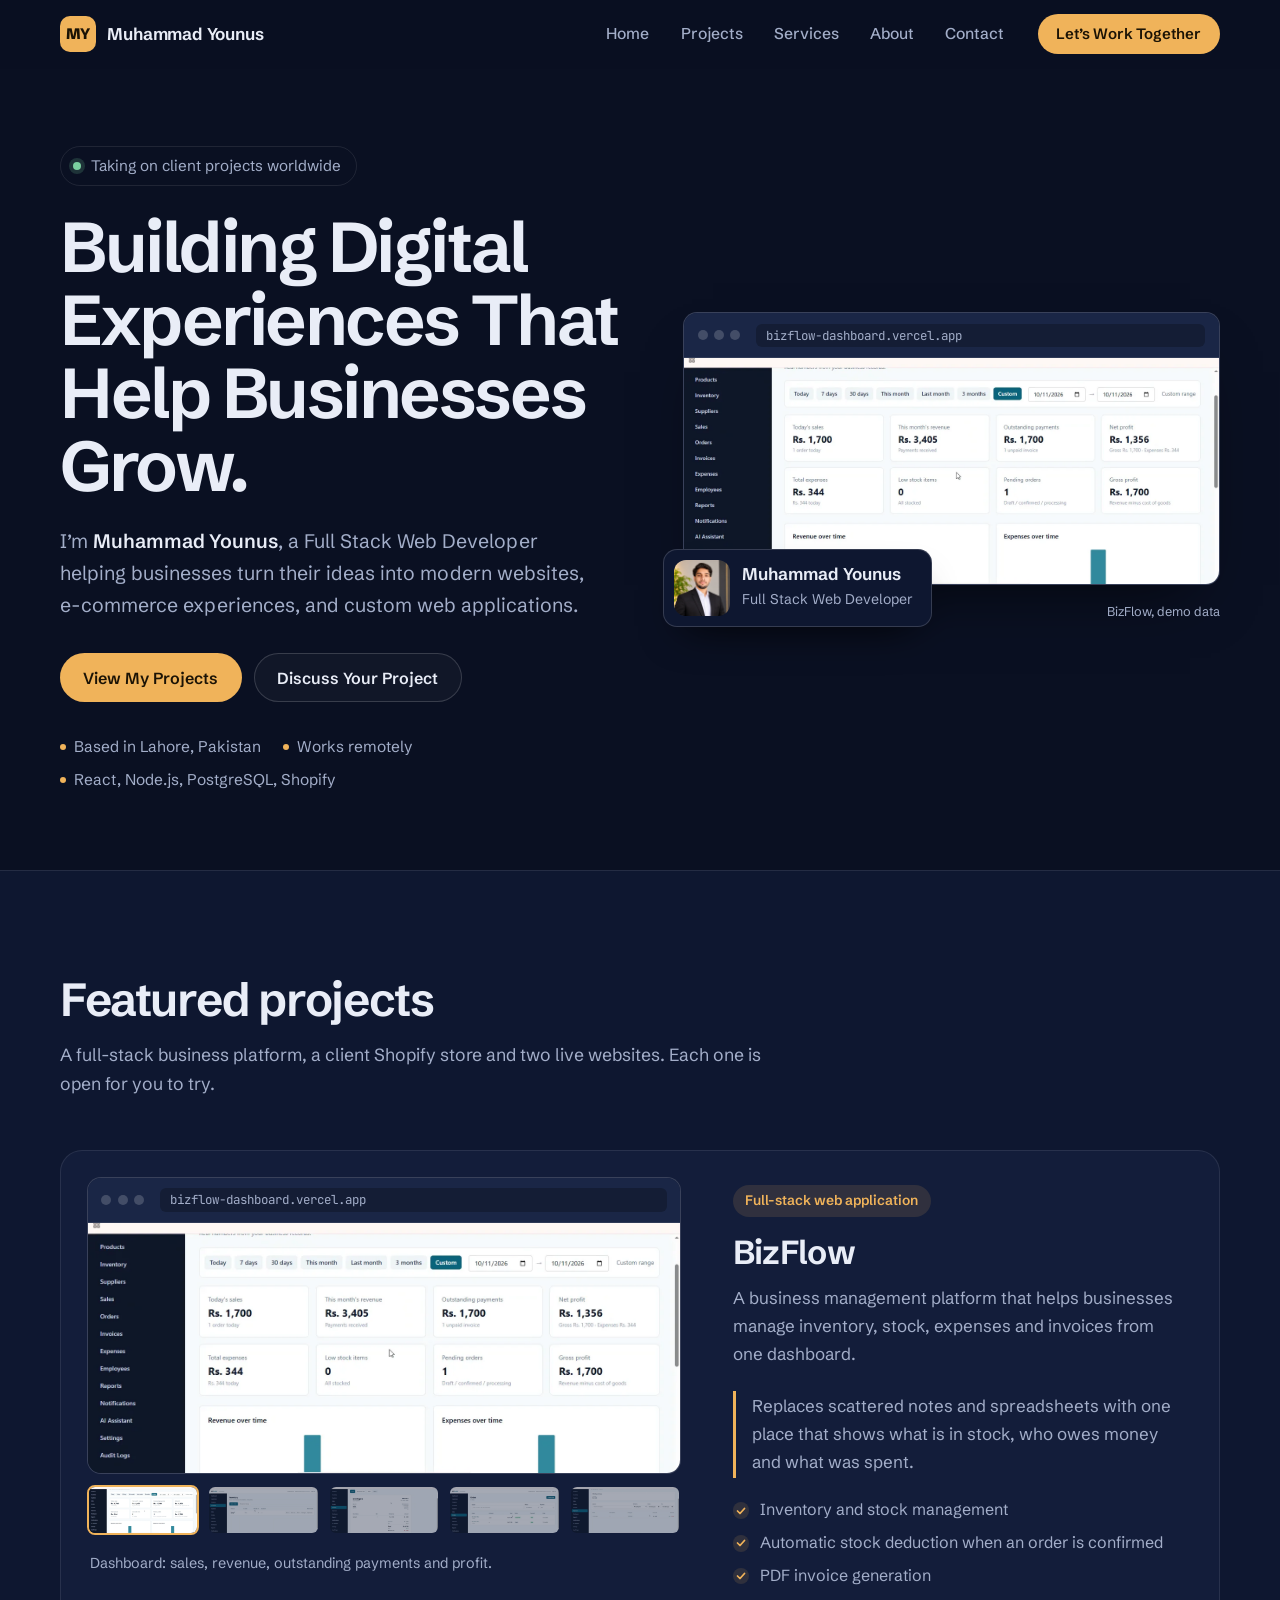
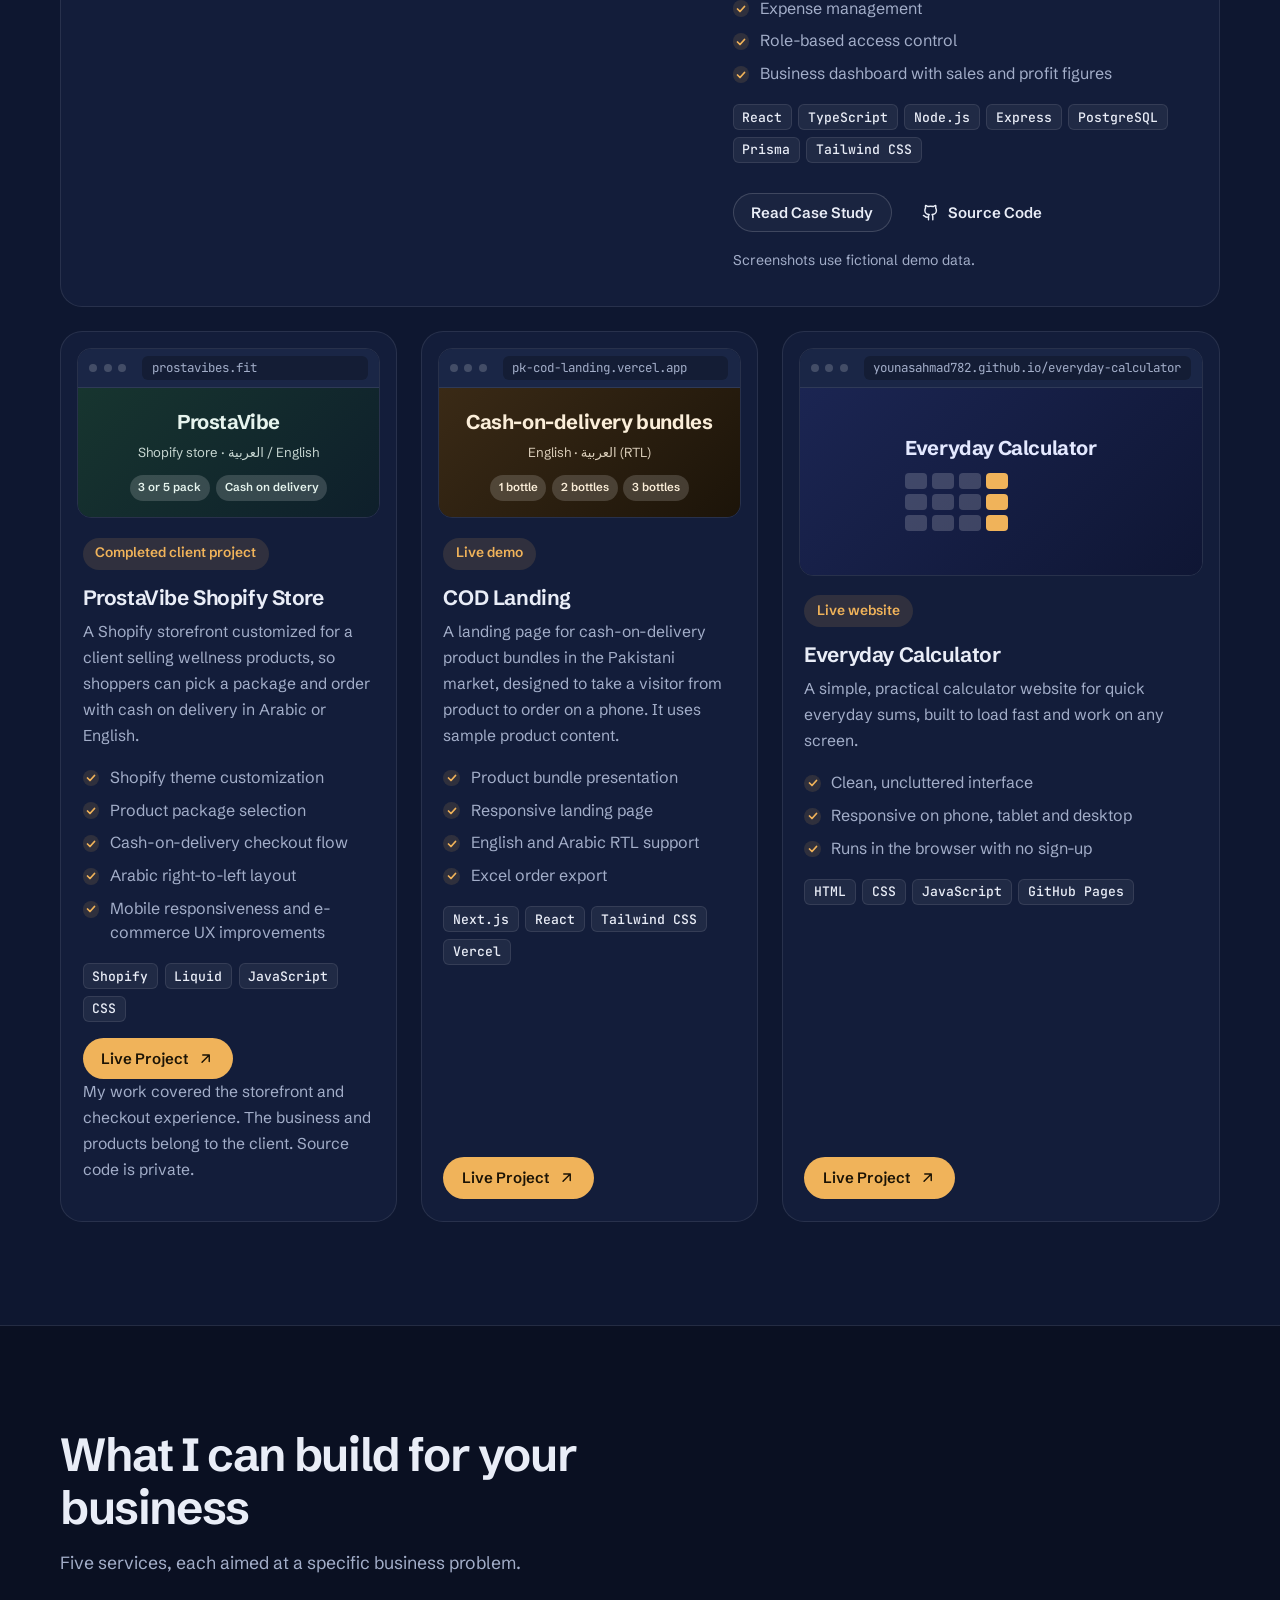
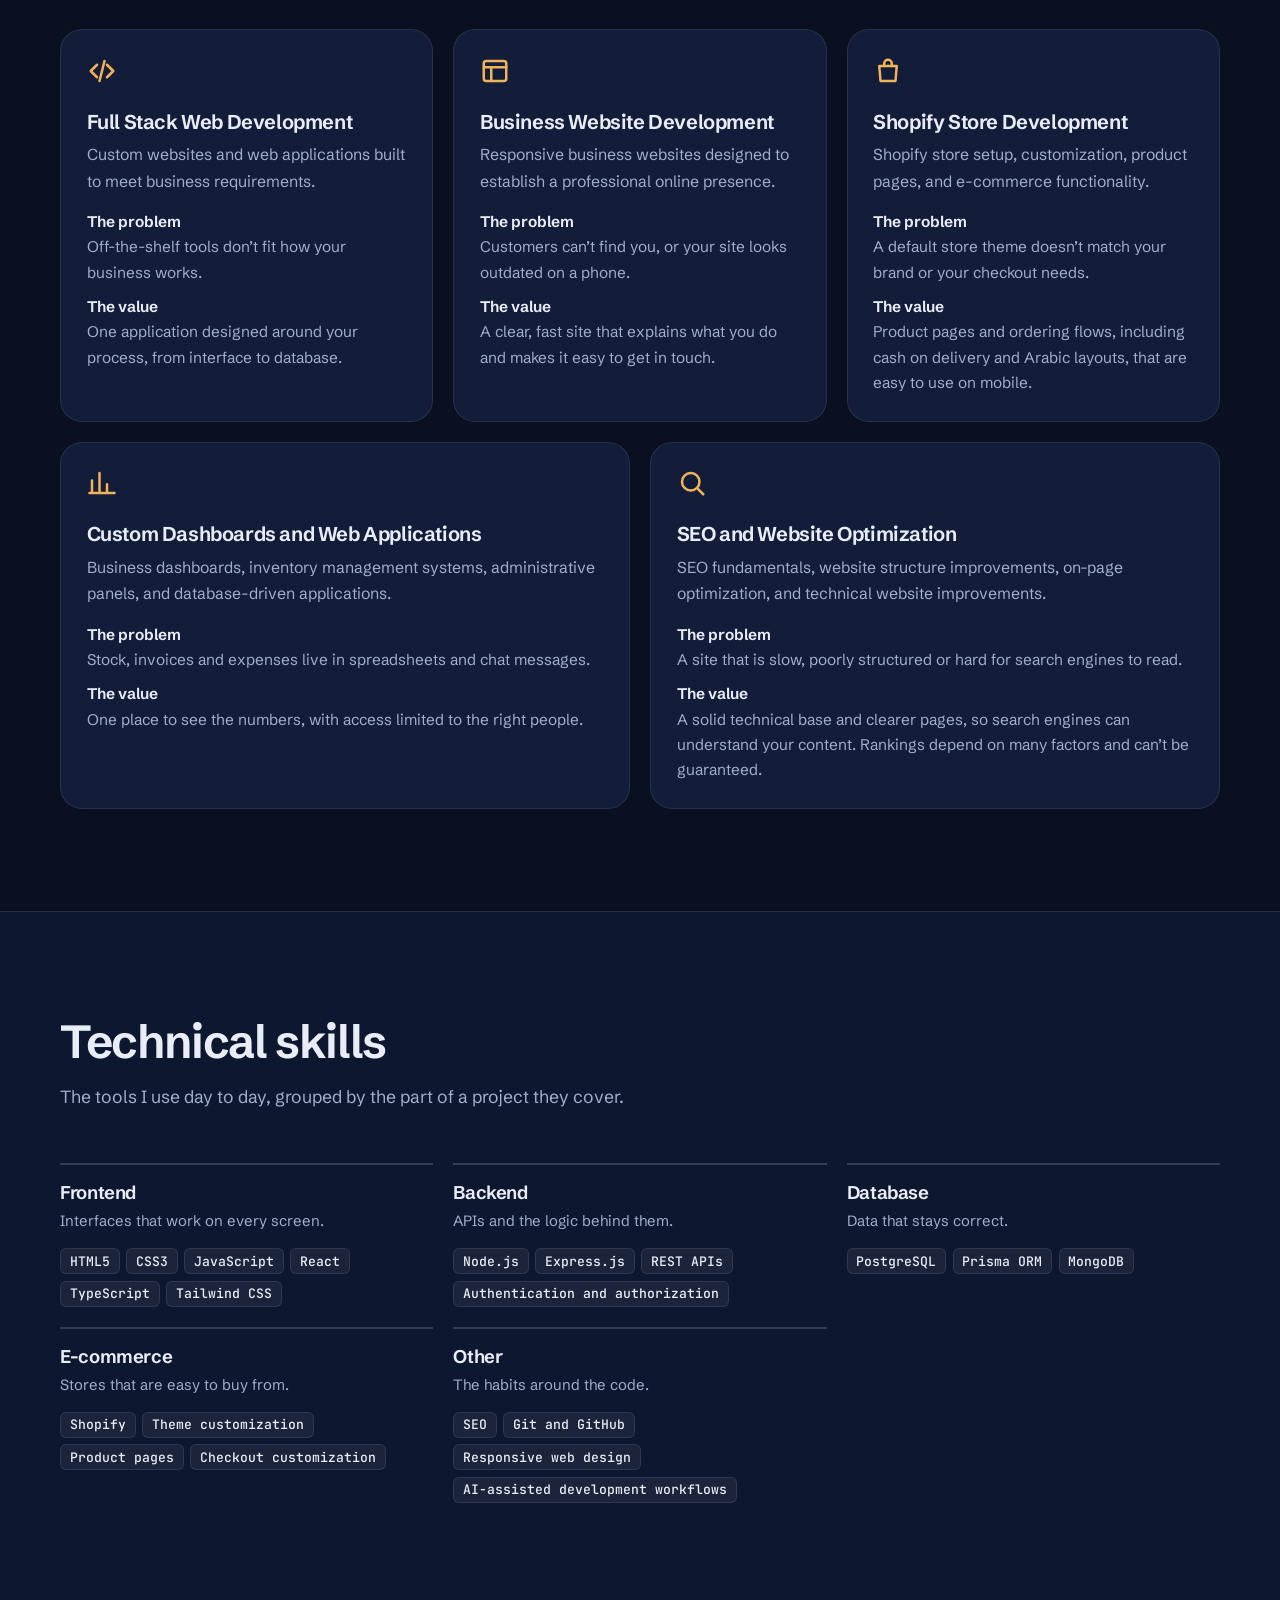
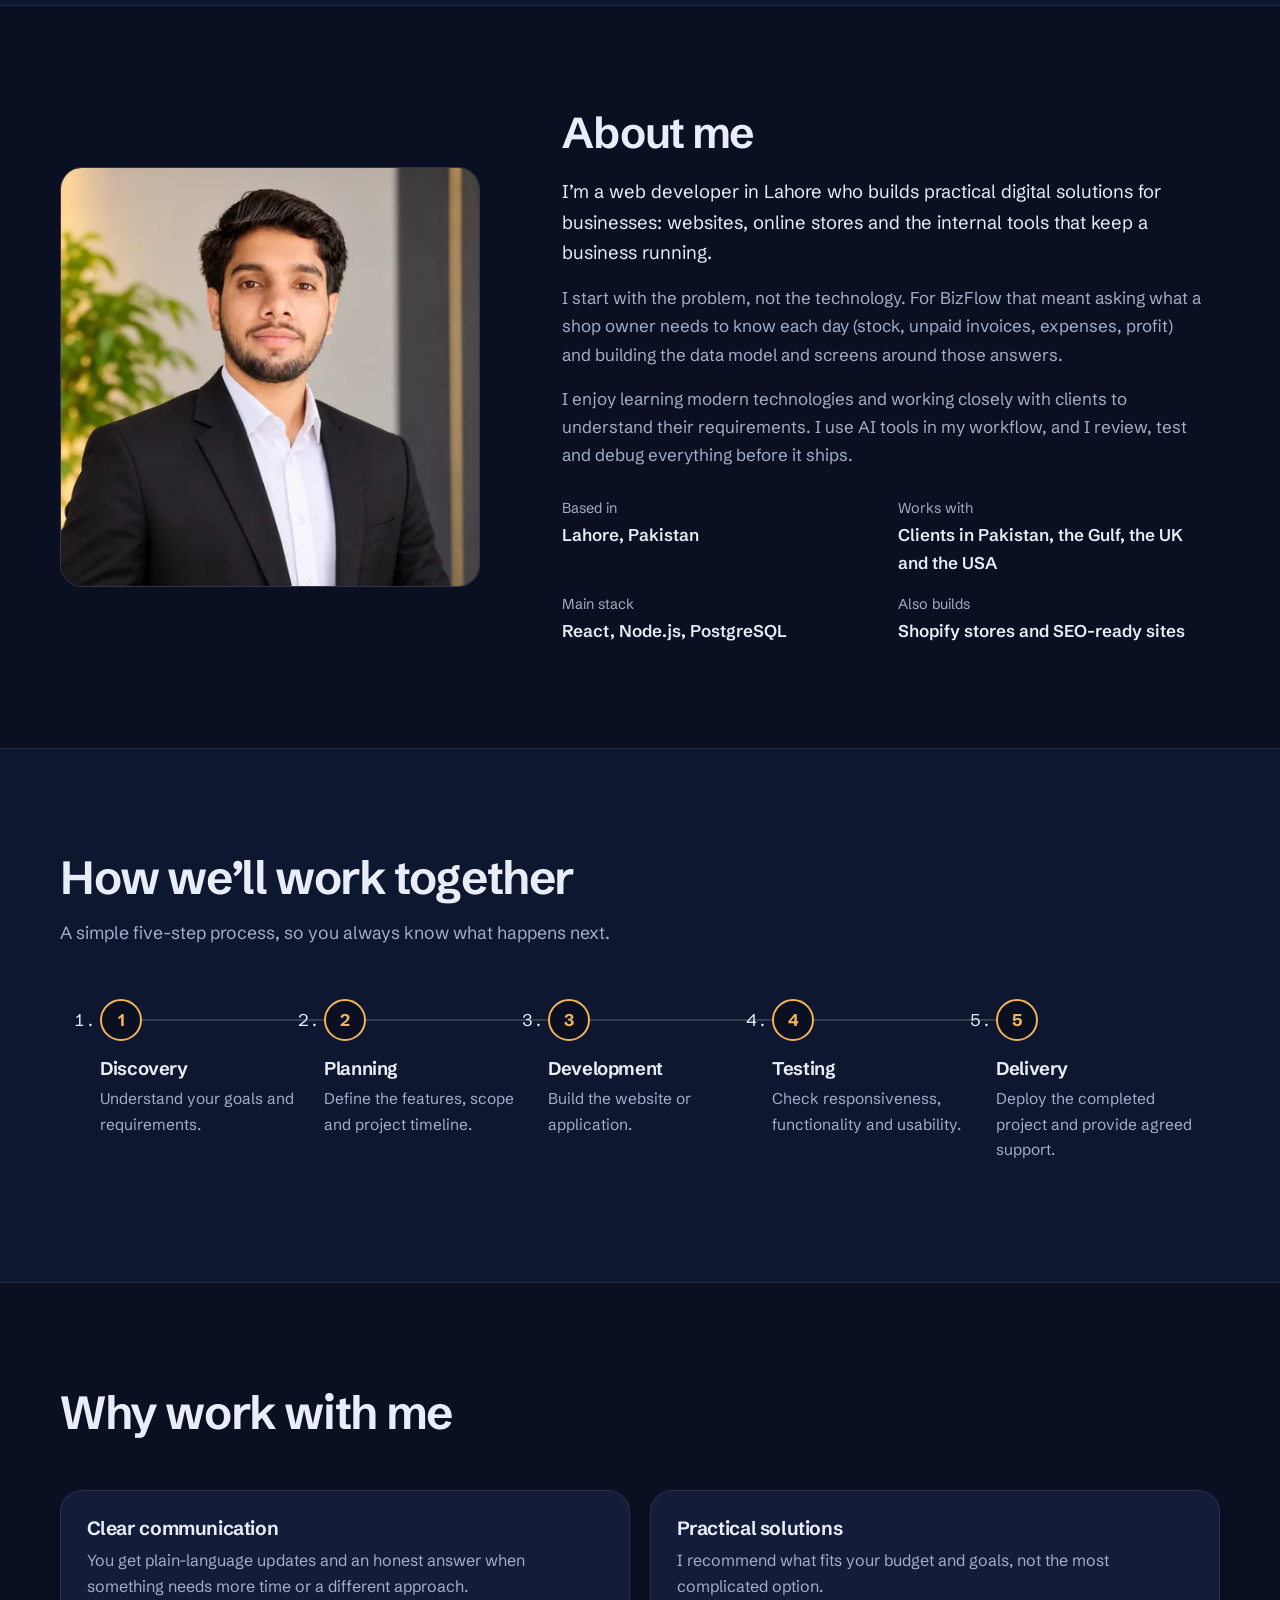
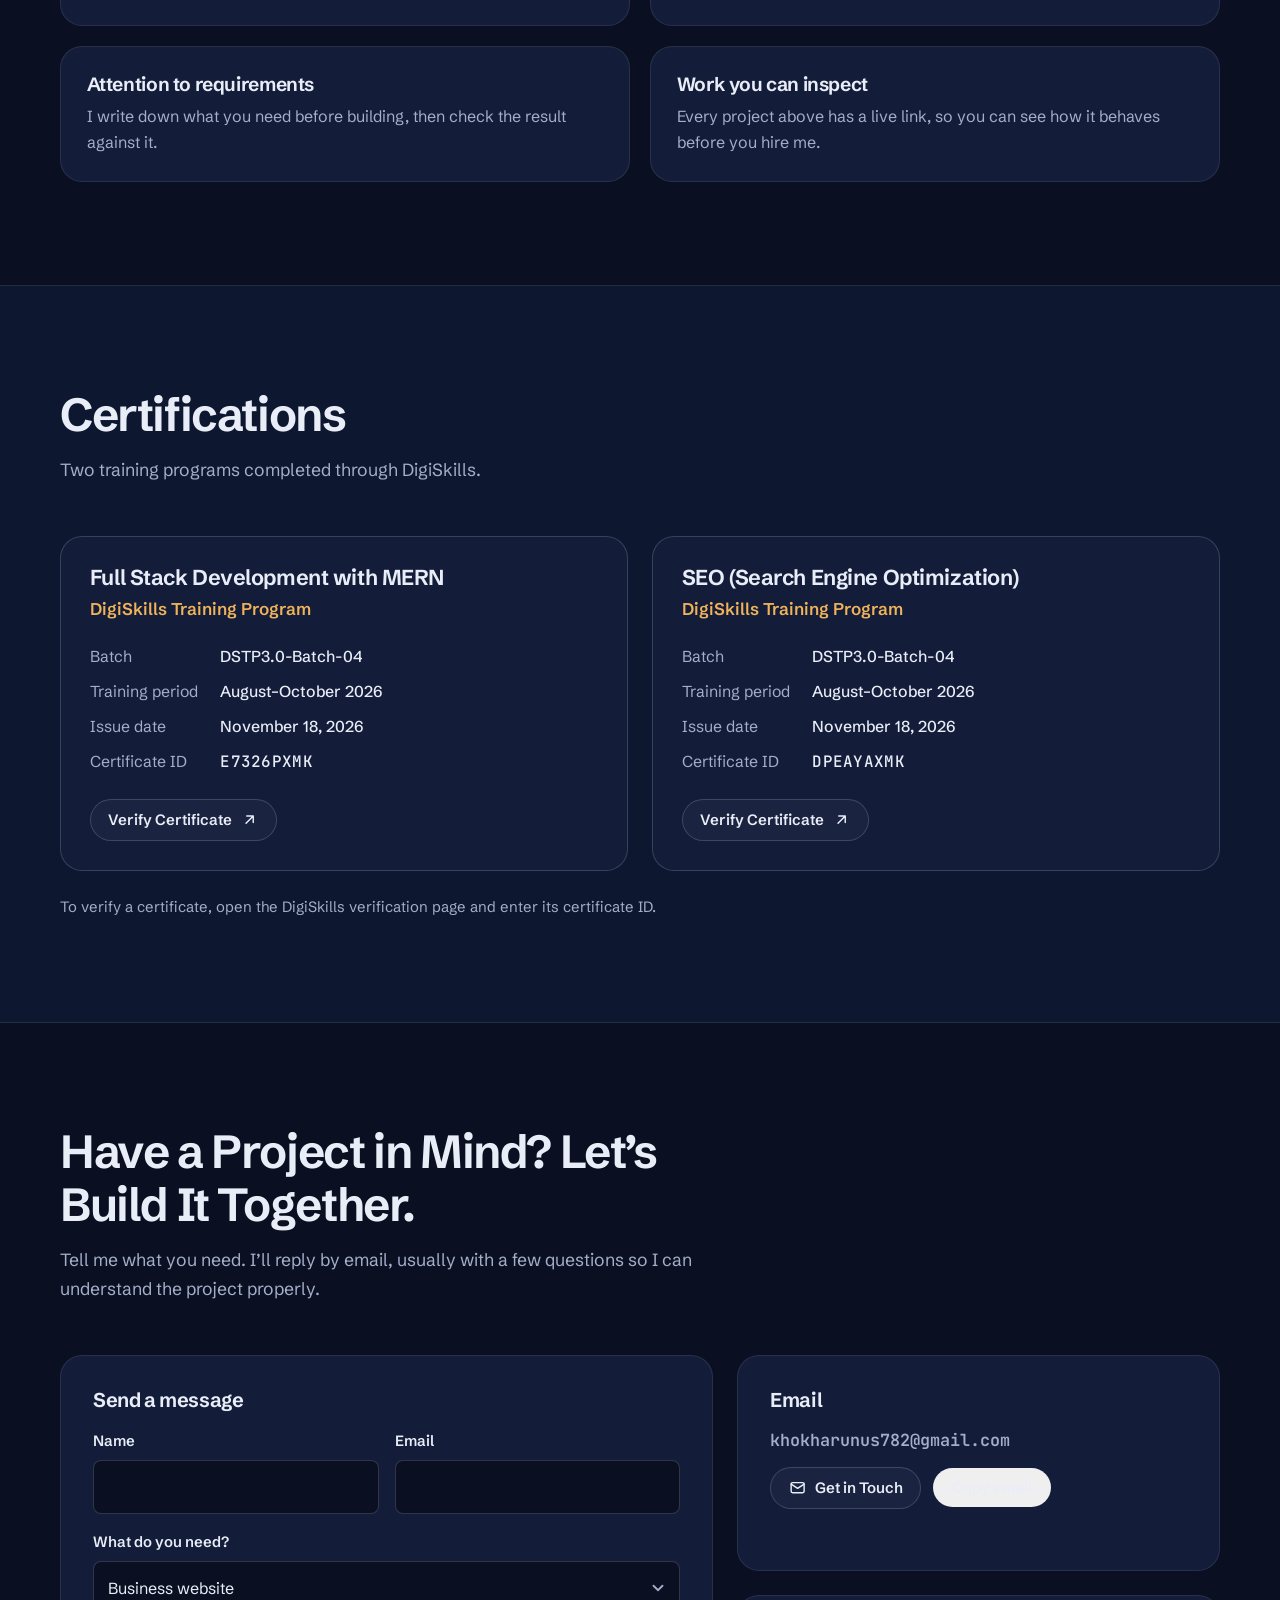
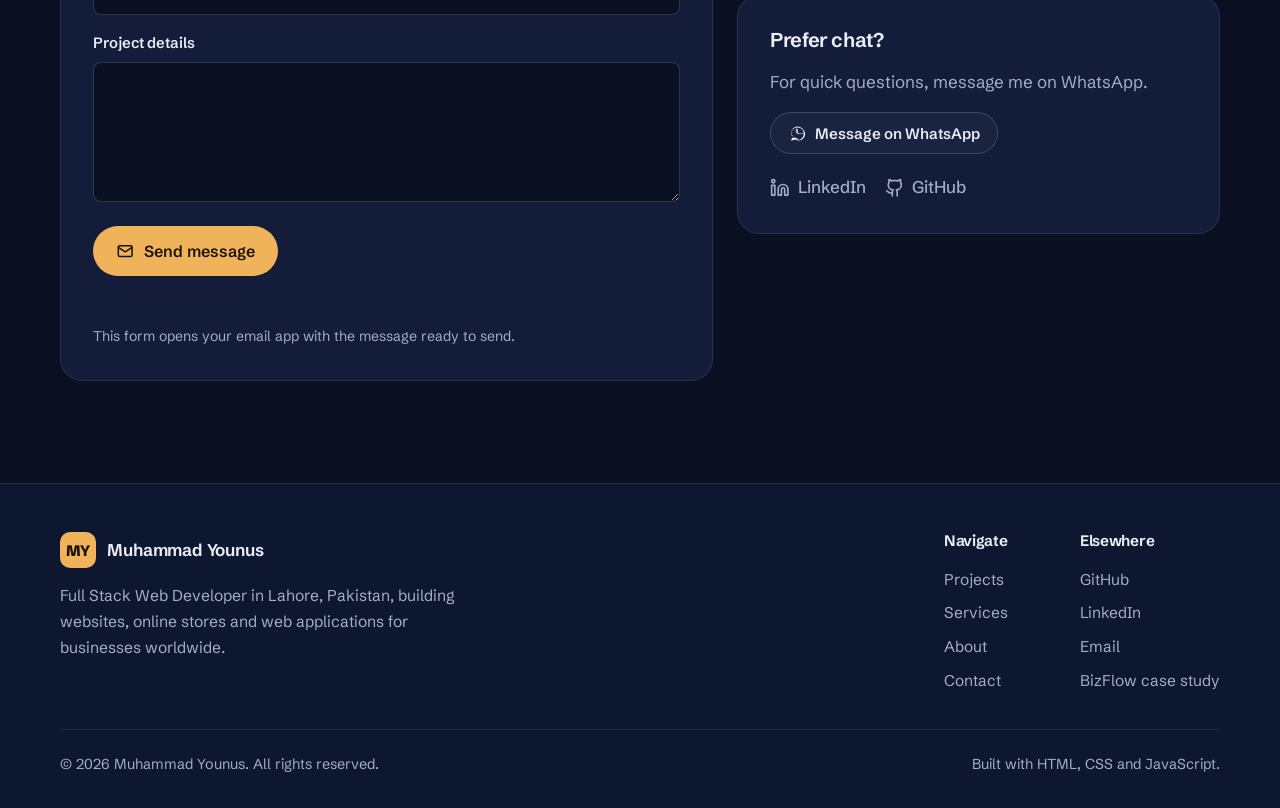
==== commit 7d4f9b63: "Redesign portfolio: client-focused dark theme, new projects, services and certifications" ====
--- a/index.html
+++ b/index.html
@@ -3,61 +3,56 @@
 <head>
 <meta charset="UTF-8">
 <meta name="viewport" content="width=device-width, initial-scale=1, viewport-fit=cover">
-<title>Muhammad Younus | Full-Stack Web Developer</title>
-<meta name="description" content="Muhammad Younus is a Full-Stack Web Developer in Lahore, Pakistan, building business web applications, dashboards and e-commerce sites with React, TypeScript, Node.js and PostgreSQL.">
+<title>Muhammad Younus | Full Stack Web Developer in Lahore, Pakistan</title>
+<meta name="description" content="Muhammad Younus is a Full Stack Web Developer building business websites, Shopify stores, dashboards and custom web applications for clients in Pakistan, the Gulf, the UK and the USA.">
 <link rel="canonical" href="https://younasahmad782.github.io/portfolio/">
-<meta name="theme-color" content="#0b0c10">
+<meta name="theme-color" content="#0a1022">
 <meta property="og:type" content="website">
 <meta property="og:site_name" content="Muhammad Younus">
-<meta property="og:title" content="Muhammad Younus | Full-Stack Web Developer">
-<meta property="og:description" content="Muhammad Younus is a Full-Stack Web Developer in Lahore, Pakistan, building business web applications, dashboards and e-commerce sites with React, TypeScript, Node.js and PostgreSQL.">
+<meta property="og:title" content="Muhammad Younus | Full Stack Web Developer">
+<meta property="og:description" content="Business websites, Shopify stores, dashboards and custom web applications, built with React, Node.js and PostgreSQL.">
 <meta property="og:url" content="https://younasahmad782.github.io/portfolio/">
 <meta property="og:image" content="https://younasahmad782.github.io/portfolio/assets/img/og-image.png">
 <meta property="og:image:width" content="1200">
 <meta property="og:image:height" content="630">
-<meta property="og:image:alt" content="Muhammad Younus, Full-Stack Web Developer, with a BizFlow orders screen">
+<meta property="og:image:alt" content="Muhammad Younus, Full Stack Web Developer, next to the BizFlow dashboard">
 <meta name="twitter:card" content="summary_large_image">
 <link rel="icon" href="favicon.svg" type="image/svg+xml">
 <link rel="preconnect" href="https://fonts.googleapis.com">
 <link rel="preconnect" href="https://fonts.gstatic.com" crossorigin>
-<link rel="stylesheet" href="https://fonts.googleapis.com/css2?family=Bricolage+Grotesque:opsz,wght@12..96,500;12..96,650&family=Inter:wght@400;500;600&display=swap">
-<link rel="stylesheet" href="assets/css/styles.css">
-<script>
-  /* Set theme before first paint; dark is the default. Also marks JS as available. */
-  (function () {
-    var d = document.documentElement;
-    d.classList.add('js');
-    try { var t = localStorage.getItem('theme'); if (t === 'dark' || t === 'light') d.setAttribute('data-theme', t); } catch (e) {}
-  })();
-</script>
+<link rel="stylesheet" href="https://fonts.googleapis.com/css2?family=JetBrains+Mono:wght@500&family=Schibsted+Grotesk:wght@400;500;600;700;800&display=swap">
+<link rel="stylesheet" href="assets/css/site.css">
+<script>document.documentElement.classList.add('js');</script>
 <script type="application/ld+json">
 {
   "@context": "https://schema.org",
   "@type": "Person",
   "name": "Muhammad Younus",
-  "jobTitle": "Full-Stack Web Developer",
+  "jobTitle": "Full Stack Web Developer",
   "url": "https://younasahmad782.github.io/portfolio/",
   "image": "https://younasahmad782.github.io/portfolio/assets/img/muhammad-younus-960.jpg",
   "email": "mailto:khokharunus782@gmail.com",
   "address": { "@type": "PostalAddress", "addressLocality": "Lahore", "addressCountry": "PK" },
-  "knowsAbout": ["React", "TypeScript", "Node.js", "Express", "PostgreSQL", "Prisma", "Next.js", "Responsive web design"],
+  "knowsAbout": ["React", "TypeScript", "Node.js", "Express", "PostgreSQL", "Prisma", "Shopify", "SEO", "Responsive web design"],
   "sameAs": ["https://github.com/Younasahmad782", "https://www.linkedin.com/in/muhammad-younus-b658b6275"]
 }
 </script>
 </head>
 <body id="top">
 
-<!-- SVG icon sprite -->
 <svg width="0" height="0" style="position:absolute" aria-hidden="true" focusable="false">
-  <symbol id="i-sun" viewBox="0 0 24 24"><circle cx="12" cy="12" r="4"/><path d="M12 2v2M12 20v2M4.93 4.93l1.41 1.41M17.66 17.66l1.41 1.41M2 12h2M20 12h2M6.34 17.66l-1.41 1.41M19.07 4.93l-1.41 1.41"/></symbol>
-  <symbol id="i-moon" viewBox="0 0 24 24"><path d="M12 3a6 6 0 0 0 9 9 9 9 0 1 1-9-9Z"/></symbol>
   <symbol id="i-menu" viewBox="0 0 24 24"><path d="M4 6h16M4 12h16M4 18h16"/></symbol>
+  <symbol id="i-close" viewBox="0 0 24 24"><path d="M6 6l12 12M18 6 6 18"/></symbol>
   <symbol id="i-ext" viewBox="0 0 24 24"><path d="M7 17 17 7M8 7h9v9"/></symbol>
   <symbol id="i-mail" viewBox="0 0 24 24"><rect x="3" y="5" width="18" height="14" rx="2"/><path d="m3 7 9 6 9-6"/></symbol>
-  <symbol id="i-download" viewBox="0 0 24 24"><path d="M21 15v4a2 2 0 0 1-2 2H5a2 2 0 0 1-2-2v-4M7 10l5 5 5-5M12 15V3"/></symbol>
   <symbol id="i-github" viewBox="0 0 24 24"><path d="M15 22v-4a4.8 4.8 0 0 0-1-3.5c3 0 6-2 6-5.5.08-1.25-.27-2.48-1-3.5.28-1.15.28-2.35 0-3.5 0 0-1 0-3 1.5-2.64-.5-5.36-.5-8 0C6 2 5 2 5 2c-.3 1.15-.3 2.35 0 3.5A5.403 5.403 0 0 0 4 9c0 3.5 3 5.5 6 5.5-.39.49-.68 1.05-.85 1.65-.17.6-.22 1.23-.15 1.85v4"/><path d="M9 18c-4.51 2-5-2-7-2"/></symbol>
   <symbol id="i-linkedin" viewBox="0 0 24 24"><path d="M16 8a6 6 0 0 1 6 6v7h-4v-7a2 2 0 0 0-2-2 2 2 0 0 0-2 2v7h-4v-7a6 6 0 0 1 6-6z"/><rect width="4" height="12" x="2" y="9"/><circle cx="4" cy="4" r="2"/></symbol>
-  <symbol id="i-whatsapp" viewBox="0 0 32 32"><path d="M16 3C9.4 3 4 8.4 4 15c0 2.4.7 4.6 2 6.5L4 29l7.7-2c1.8 1 3.9 1.6 6.1 1.6h.1c6.6 0 12-5.4 12-12S22.6 3 16 3zm0 21.8h-.1c-2 0-3.9-.5-5.5-1.5l-.4-.2-4.6 1.2 1.2-4.4-.3-.4c-1.1-1.7-1.7-3.7-1.7-5.7C4.6 9.2 9.4 4.4 16 4.4S27.4 9.2 27.4 15.8 22.6 27.8 16 27.8zm6.1-8.2c-.3-.2-2-1-2.3-1.1-.3-.1-.5-.2-.7.2-.2.3-.8 1-1 1.2-.2.2-.4.3-.7.1-.3-.2-1.4-.5-2.7-1.6-1-1-1.7-2.1-1.9-2.5-.2-.3 0-.5.2-.7.2-.2.4-.4.6-.7.2-.2.3-.4.4-.7.1-.3 0-.5 0-.7-.1-.2-1-1.1-1.2-1.5-.3-.4-.4-.9-.2-1.2.1-.3.7-.3 1.6-.3h.6c.2 0 .5 0 .7.6.3.7 1 2.4 1 2.6.1.2.1.4 0 .6-.1.2-.1.4-.3.6l-.4.5c-.2.2-.3.4-.1.7.2.3.9 1.5 2 2.4 1.4 1.2 2.5 1.6 2.9 1.8.3.2.5.1.7-.1.2-.2.9-1 1.1-1.4.2-.4.5-.3.8-.2.3.1 2 1 2.3 1.1.3.2.5.2.7.1.2 0 .7-.3 1-1.2.1-.3.1-.5 0-.6 0-.2-.2-.2-.5-.4z" fill="currentColor" stroke="none"/></symbol>
+  <symbol id="i-whatsapp" viewBox="0 0 32 32"><path d="M16 3C9.4 3 4 8.4 4 15c0 2.4.7 4.6 2 6.5L4 29l7.7-2c1.8 1 3.9 1.6 6.1 1.6h.1c6.6 0 12-5.4 12-12S22.6 3 16 3zm0 21.8h-.1c-2 0-3.9-.5-5.5-1.5l-.4-.2-4.6 1.2 1.2-4.4-.3-.4c-1.1-1.7-1.7-3.7-1.7-5.7C4.6 9.2 9.4 4.4 16 4.4S27.4 9.2 27.4 15.8 22.6 27.8 16 27.8zm6.1-8.2c-.3-.2-2-1-2.3-1.1-.3-.1-.5-.2-.7.2-.2.3-.8 1-1 1.2-.2.2-.4.3-.7.1-.3-.2-1.4-.5-2.7-1.6-1-1-1.7-2.1-1.9-2.5-.2-.3 0-.5.2-.7.2-.2.4-.4.6-.7.2-.2.3-.4.4-.7.1-.3 0-.5 0-.7-.1-.2-1-1.1-1.2-1.5-.3-.4-.4-.9-.2-1.2.1-.3.7-.3 1.6-.3h.6c.2 0 .5 0 .7.6.3.7 1 2.4 1 2.6.1.2.1.4 0 .6-.1.2-.1.4-.3.6l-.4.5c-.2.2-.3.4-.1.7.2.3.9 1.5 2 2.4 1.4 1.2 2.5 1.6 2.9 1.8.3.2.5.1.7-.1.2-.2.9-1 1.1-1.4.2-.4.5-.3.8-.2.3.1 2 1 2.3 1.1.3.2.5.2.7.1.2 0 .7-.3 1-1.2.1-.3.1-.5 0-.6 0-.2-.2-.2-.5-.4z"/></symbol>
+  <symbol id="i-code" viewBox="0 0 24 24"><path d="m8 7-5 5 5 5M16 7l5 5-5 5M14 4l-4 16"/></symbol>
+  <symbol id="i-layout" viewBox="0 0 24 24"><rect x="3" y="4" width="18" height="16" rx="2"/><path d="M3 9h18M9 20V9"/></symbol>
+  <symbol id="i-bag" viewBox="0 0 24 24"><path d="M5 8h14l-1 12H6L5 8Z"/><path d="M9 8V6a3 3 0 0 1 6 0v2"/></symbol>
+  <symbol id="i-chart" viewBox="0 0 24 24"><path d="M4 20V10M10 20V4M16 20v-7M22 20H2"/></symbol>
+  <symbol id="i-search" viewBox="0 0 24 24"><circle cx="11" cy="11" r="7"/><path d="m21 21-4.3-4.3"/></symbol>
 </svg>
 
 <a class="skip-link" href="#main">Skip to main content</a>
@@ -65,21 +60,19 @@
 <header class="site-nav" id="siteNav">
   <div class="wrap nav-inner">
     <a href="#top" class="brand" aria-label="Muhammad Younus, home"><span class="brand-mark" aria-hidden="true">MY</span><span>Muhammad Younus</span></a>
+    <span class="nav-spacer"></span>
     <nav aria-label="Primary">
       <ul class="nav-links" id="navLinks">
-        <li><a href="#about">About</a></li>
-        <li><a href="#skills">Skills</a></li>
+        <li><a href="#top">Home</a></li>
         <li><a href="#projects">Projects</a></li>
         <li><a href="#services">Services</a></li>
-        <li><a href="#experience">Experience</a></li>
+        <li><a href="#about">About</a></li>
         <li><a href="#contact">Contact</a></li>
+        <li class="nav-cta-item"><a href="#contact">Let’s Work Together</a></li>
       </ul>
     </nav>
-    <button class="icon-btn theme-btn" id="themeBtn" type="button" aria-label="Switch to light theme">
-      <svg class="ic i-sun" aria-hidden="true"><use href="#i-sun"/></svg>
-      <svg class="ic i-moon" aria-hidden="true"><use href="#i-moon"/></svg>
-    </button>
-    <button class="icon-btn menu-btn" id="menuBtn" type="button" aria-label="Open menu" aria-expanded="false" aria-controls="navLinks">
+    <a class="btn btn-primary btn-sm nav-cta" href="#contact">Let’s Work Together</a>
+    <button class="menu-btn" id="menuBtn" type="button" aria-label="Open menu" aria-expanded="false" aria-controls="navLinks">
       <svg class="ic" aria-hidden="true"><use href="#i-menu"/></svg>
     </button>
   </div>
@@ -87,274 +80,349 @@
 
 <main id="main">
 
-<!-- ============ HERO ============ -->
+<!-- HERO -->
 <section class="hero" aria-labelledby="hero-title">
   <div class="wrap hero-grid">
     <div>
-      <p class="pill hero-in" style="--i:0"><span class="pill-dot" aria-hidden="true"></span>Available for remote and onsite roles, and client projects</p>
-      <h1 id="hero-title" class="hero-in" style="--i:1">Muhammad Younus</h1>
-      <p class="role hero-in" style="--i:2">Full-Stack Web Developer · Lahore, Pakistan</p>
-      <p class="lead hero-in" style="--i:3">I design and build business web applications, dashboards and e-commerce sites with React, TypeScript, Node.js and PostgreSQL. My focus is software that holds up in daily use: clear interfaces, secure APIs and data that stays correct.</p>
-      <div class="btn-row hero-in" style="--i:4">
-        <a class="btn btn-primary" href="#projects">View projects</a>
-        <a class="btn btn-secondary" href="#contact">Contact me</a>
-        <a class="btn btn-ghost" data-resume hidden href="assets/resume/Muhammad-Younus-Resume.pdf" download><svg class="ic" aria-hidden="true"><use href="#i-download"/></svg>Resume</a>
-      </div>
-      <p class="social-row hero-in" style="--i:5">
-        <a class="btn btn-ghost btn-sm" href="https://github.com/Younasahmad782" target="_blank" rel="noopener noreferrer"><svg class="ic" aria-hidden="true"><use href="#i-github"/></svg>GitHub</a>
-        <a class="btn btn-ghost btn-sm" href="https://www.linkedin.com/in/muhammad-younus-b658b6275" target="_blank" rel="noopener noreferrer"><svg class="ic" aria-hidden="true"><use href="#i-linkedin"/></svg>LinkedIn</a>
-      </p>
-    </div>
-    <figure class="hero-visual hero-in" style="--i:3">
-      <div class="portrait">
+      <p class="availability hero-in" style="--i:0"><i aria-hidden="true"></i>Taking on client projects worldwide</p>
+      <h1 id="hero-title" class="hero-in" style="--i:1">Building Digital Experiences That Help Businesses Grow.</h1>
+      <p class="lead hero-in" style="--i:2">I’m <strong>Muhammad Younus</strong>, a Full Stack Web Developer helping businesses turn their ideas into modern websites, e-commerce experiences, and custom web applications.</p>
+      <div class="btn-row hero-in" style="--i:3">
+        <a class="btn btn-primary" href="#projects">View My Projects</a>
+        <a class="btn btn-secondary" href="#contact">Discuss Your Project</a>
+      </div>
+      <ul class="hero-facts hero-in" style="--i:4" aria-label="Quick facts">
+        <li>Based in Lahore, Pakistan</li>
+        <li>Works remotely</li>
+        <li>React, Node.js, PostgreSQL, Shopify</li>
+      </ul>
+    </div>
+    <figure class="hero-visual hero-in" style="--i:2">
+      <div class="browser">
+        <div class="browser-bar" aria-hidden="true"><span></span><span></span><span></span><em>bizflow-dashboard.vercel.app</em></div>
+        <img src="assets/img/bizflow-video-dashboard.webp" width="1366" height="576" fetchpriority="high" alt="BizFlow dashboard showing sales, revenue, outstanding payments and net profit cards.">
+      </div>
+      <div class="person-chip">
         <picture>
-          <source type="image/webp" srcset="assets/img/muhammad-younus-480.webp 480w, assets/img/muhammad-younus-960.webp 960w" sizes="(max-width: 900px) 90vw, 460px">
-          <img src="assets/img/muhammad-younus-960.jpg" width="960" height="960" fetchpriority="high" alt="Portrait of Muhammad Younus in a black blazer and white shirt.">
+          <source type="image/webp" srcset="assets/img/muhammad-younus-480.webp">
+          <img src="assets/img/muhammad-younus-960.jpg" width="56" height="56" alt="Portrait of Muhammad Younus">
         </picture>
-      </div>
-      <div class="hero-card">
-        <img src="assets/img/bizflow-video-dashboard.webp" width="1366" height="576" alt="BizFlow dashboard showing sales, revenue, outstanding payments and net profit cards.">
-        <figcaption>BizFlow dashboard, fictional demo data</figcaption>
-      </div>
+        <span><b>Muhammad Younus</b><small>Full Stack Web Developer</small></span>
+      </div>
+      <figcaption class="hero-note">BizFlow, demo data</figcaption>
     </figure>
   </div>
 </section>
 
-<!-- ============ ABOUT ============ -->
-<section class="section section-alt" id="about" aria-labelledby="about-title">
+<!-- PROJECTS -->
+<section class="section section-alt" id="projects" aria-labelledby="projects-title">
+  <div class="wrap">
+    <div class="section-head">
+      <h2 id="projects-title">Featured projects</h2>
+      <p>A full-stack business platform, a client Shopify store and two live websites. Each one is open for you to try.</p>
+    </div>
+
+    <article class="featured" aria-labelledby="bizflow-title">
+      <div class="preview">
+        <div class="browser preview-main">
+          <div class="browser-bar" aria-hidden="true"><span></span><span></span><span></span><em>bizflow-dashboard.vercel.app</em></div>
+          <img id="previewImg" src="assets/img/bizflow-video-dashboard.webp" width="1366" height="576" loading="lazy" alt="BizFlow dashboard showing sales, revenue, outstanding payments and net profit cards.">
+        </div>
+        <ul class="thumbs" aria-label="Choose a BizFlow screen to preview">
+          <li><button class="thumb" type="button" aria-pressed="true" aria-label="Dashboard" data-src="assets/img/bizflow-video-dashboard.webp" data-alt="BizFlow dashboard showing sales, revenue, outstanding payments and net profit cards." data-cap="Dashboard: sales, revenue, outstanding payments and profit."><img src="assets/img/bizflow-video-dashboard.webp" width="1366" height="576" loading="lazy" alt=""></button></li>
+          <li><button class="thumb" type="button" aria-pressed="false" aria-label="Inventory" data-src="assets/img/bizflow-video-inventory.webp" data-alt="BizFlow inventory screen with a stock-levels table and buttons for stock in, stock out, return, damaged and adjustment." data-cap="Inventory: stock levels and every stock movement."><img src="assets/img/bizflow-video-inventory.webp" width="1366" height="576" loading="lazy" alt=""></button></li>
+          <li><button class="thumb" type="button" aria-pressed="false" aria-label="Invoice" data-src="assets/img/bizflow-video-invoice.webp" data-alt="BizFlow invoice view with bill-to details, line items, totals and balance due." data-cap="Invoice: line items, totals and PDF export."><img src="assets/img/bizflow-video-invoice.webp" width="1366" height="576" loading="lazy" alt=""></button></li>
+          <li><button class="thumb" type="button" aria-pressed="false" aria-label="Orders" data-src="assets/img/bizflow-video-orders.webp" data-alt="BizFlow orders list with totals, status and payment status." data-cap="Orders: status and payment status at a glance."><img src="assets/img/bizflow-video-orders.webp" width="1366" height="576" loading="lazy" alt=""></button></li>
+          <li><button class="thumb" type="button" aria-pressed="false" aria-label="Expenses" data-src="assets/img/bizflow-video-expenses.webp" data-alt="BizFlow expenses list with a monthly summary." data-cap="Expenses: monthly summary and entries."><img src="assets/img/bizflow-video-expenses.webp" width="1366" height="576" loading="lazy" alt=""></button></li>
+        </ul>
+        <p class="preview-cap" id="previewCap" aria-live="polite">Dashboard: sales, revenue, outstanding payments and profit.</p>
+      </div>
+      <div class="featured-body">
+        <span class="tag">Full-stack web application</span>
+        <h3 id="bizflow-title">BizFlow</h3>
+        <p>A business management platform that helps businesses manage inventory, stock, expenses and invoices from one dashboard.</p>
+        <p class="value">Replaces scattered notes and spreadsheets with one place that shows what is in stock, who owes money and what was spent.</p>
+        <ul class="check-list">
+          <li>Inventory and stock management</li>
+          <li>Automatic stock deduction when an order is confirmed</li>
+          <li>PDF invoice generation</li>
+          <li>Expense management</li>
+          <li>Role-based access control</li>
+          <li>Business dashboard with sales and profit figures</li>
+        </ul>
+        <ul class="badges" aria-label="Technologies">
+          <li>React</li><li>TypeScript</li><li>Node.js</li><li>Express</li><li>PostgreSQL</li><li>Prisma</li><li>Tailwind CSS</li>
+        </ul>
+        <div class="btn-row">
+          <a class="btn btn-secondary btn-sm" href="case-studies/bizflow.html">Read Case Study</a>
+          <a class="btn btn-ghost btn-sm" href="https://github.com/Younasahmad782/BizFlow" target="_blank" rel="noopener noreferrer"><svg class="ic" aria-hidden="true"><use href="#i-github"/></svg>Source Code</a>
+        </div>
+        <p class="limit">Screenshots use fictional demo data.</p>
+      </div>
+    </article>
+
+    <div class="card-grid">
+      <article class="card" aria-labelledby="prosta-title">
+        <div class="cover cover-shopify" aria-hidden="true">
+          <div class="browser-bar"><span></span><span></span><span></span><em>prostavibes.fit</em></div>
+          <div class="cover-body"><div><b>ProstaVibe</b><small>Shopify store · العربية / English</small><div class="pill-row"><span>3 or 5 pack</span><span>Cash on delivery</span></div></div></div>
+        </div>
+        <span class="tag">Completed client project</span>
+        <h3 id="prosta-title">ProstaVibe Shopify Store</h3>
+        <p>A Shopify storefront customized for a client selling wellness products, so shoppers can pick a package and order with cash on delivery in Arabic or English.</p>
+        <ul class="check-list">
+          <li>Shopify theme customization</li>
+          <li>Product package selection</li>
+          <li>Cash-on-delivery checkout flow</li>
+          <li>Arabic right-to-left layout</li>
+          <li>Mobile responsiveness and e-commerce UX improvements</li>
+        </ul>
+        <ul class="badges" aria-label="Technologies"><li>Shopify</li><li>Liquid</li><li>JavaScript</li><li>CSS</li></ul>
+        <div class="btn-row"><a class="btn btn-primary btn-sm" href="https://prostavibes.fit/" target="_blank" rel="noopener noreferrer">Live Project<svg class="ic" aria-hidden="true"><use href="#i-ext"/></svg></a></div>
+        <p class="status-note">My work covered the storefront and checkout experience. The business and products belong to the client. Source code is private.</p>
+      </article>
+
+      <article class="card" aria-labelledby="cod-title">
+        <div class="cover cover-cod" aria-hidden="true">
+          <div class="browser-bar"><span></span><span></span><span></span><em>pk-cod-landing.vercel.app</em></div>
+          <div class="cover-body"><div><b>Cash-on-delivery bundles</b><small>English · العربية (RTL)</small><div class="pill-row"><span>1 bottle</span><span>2 bottles</span><span>3 bottles</span></div></div></div>
+        </div>
+        <span class="tag">Live demo</span>
+        <h3 id="cod-title">COD Landing</h3>
+        <p>A landing page for cash-on-delivery product bundles in the Pakistani market, designed to take a visitor from product to order on a phone. It uses sample product content.</p>
+        <ul class="check-list">
+          <li>Product bundle presentation</li>
+          <li>Responsive landing page</li>
+          <li>English and Arabic RTL support</li>
+          <li>Excel order export</li>
+        </ul>
+        <ul class="badges" aria-label="Technologies"><li>Next.js</li><li>React</li><li>Tailwind CSS</li><li>Vercel</li></ul>
+        <div class="btn-row"><a class="btn btn-primary btn-sm" href="https://pk-cod-landing.vercel.app/" target="_blank" rel="noopener noreferrer">Live Project<svg class="ic" aria-hidden="true"><use href="#i-ext"/></svg></a></div>
+      </article>
+
+      <article class="card" aria-labelledby="calc-title">
+        <div class="cover cover-calc" aria-hidden="true">
+          <div class="browser-bar"><span></span><span></span><span></span><em>younasahmad782.github.io/everyday-calculator</em></div>
+          <div class="cover-body"><div><b>Everyday Calculator</b><div class="keys"><i></i><i></i><i></i><i></i><i></i><i></i><i></i><i></i><i></i><i></i><i></i><i></i></div></div></div>
+        </div>
+        <span class="tag">Live website</span>
+        <h3 id="calc-title">Everyday Calculator</h3>
+        <p>A simple, practical calculator website for quick everyday sums, built to load fast and work on any screen.</p>
+        <ul class="check-list">
+          <li>Clean, uncluttered interface</li>
+          <li>Responsive on phone, tablet and desktop</li>
+          <li>Runs in the browser with no sign-up</li>
+        </ul>
+        <ul class="badges" aria-label="Technologies"><li>HTML</li><li>CSS</li><li>JavaScript</li><li>GitHub Pages</li></ul>
+        <div class="btn-row"><a class="btn btn-primary btn-sm" href="https://younasahmad782.github.io/everyday-calculator/" target="_blank" rel="noopener noreferrer">Live Project<svg class="ic" aria-hidden="true"><use href="#i-ext"/></svg></a></div>
+      </article>
+    </div>
+  </div>
+</section>
+
+<!-- SERVICES -->
+<section class="section" id="services" aria-labelledby="services-title">
+  <div class="wrap">
+    <div class="section-head">
+      <h2 id="services-title">What I can build for your business</h2>
+      <p>Five services, each aimed at a specific business problem.</p>
+    </div>
+    <div class="services-grid">
+      <article class="service">
+        <svg class="ic" aria-hidden="true"><use href="#i-code"/></svg>
+        <h3>Full Stack Web Development</h3>
+        <p>Custom websites and web applications built to meet business requirements.</p>
+        <dl><div><dt>The problem</dt><dd>Off-the-shelf tools don’t fit how your business works.</dd></div><div><dt>The value</dt><dd>One application designed around your process, from interface to database.</dd></div></dl>
+      </article>
+      <article class="service">
+        <svg class="ic" aria-hidden="true"><use href="#i-layout"/></svg>
+        <h3>Business Website Development</h3>
+        <p>Responsive business websites designed to establish a professional online presence.</p>
+        <dl><div><dt>The problem</dt><dd>Customers can’t find you, or your site looks outdated on a phone.</dd></div><div><dt>The value</dt><dd>A clear, fast site that explains what you do and makes it easy to get in touch.</dd></div></dl>
+      </article>
+      <article class="service">
+        <svg class="ic" aria-hidden="true"><use href="#i-bag"/></svg>
+        <h3>Shopify Store Development</h3>
+        <p>Shopify store setup, customization, product pages, and e-commerce functionality.</p>
+        <dl><div><dt>The problem</dt><dd>A default store theme doesn’t match your brand or your checkout needs.</dd></div><div><dt>The value</dt><dd>Product pages and ordering flows, including cash on delivery and Arabic layouts, that are easy to use on mobile.</dd></div></dl>
+      </article>
+      <article class="service">
+        <svg class="ic" aria-hidden="true"><use href="#i-chart"/></svg>
+        <h3>Custom Dashboards and Web Applications</h3>
+        <p>Business dashboards, inventory management systems, administrative panels, and database-driven applications.</p>
+        <dl><div><dt>The problem</dt><dd>Stock, invoices and expenses live in spreadsheets and chat messages.</dd></div><div><dt>The value</dt><dd>One place to see the numbers, with access limited to the right people.</dd></div></dl>
+      </article>
+      <article class="service">
+        <svg class="ic" aria-hidden="true"><use href="#i-search"/></svg>
+        <h3>SEO and Website Optimization</h3>
+        <p>SEO fundamentals, website structure improvements, on-page optimization, and technical website improvements.</p>
+        <dl><div><dt>The problem</dt><dd>A site that is slow, poorly structured or hard for search engines to read.</dd></div><div><dt>The value</dt><dd>A solid technical base and clearer pages, so search engines can understand your content. Rankings depend on many factors and can’t be guaranteed.</dd></div></dl>
+      </article>
+    </div>
+  </div>
+</section>
+
+<!-- SKILLS -->
+<section class="section section-alt" id="skills" aria-labelledby="skills-title">
+  <div class="wrap">
+    <div class="section-head">
+      <h2 id="skills-title">Technical skills</h2>
+      <p>The tools I use day to day, grouped by the part of a project they cover.</p>
+    </div>
+    <div class="skills-grid">
+      <div class="skill-group"><h3>Frontend</h3><p>Interfaces that work on every screen.</p>
+        <ul class="badges"><li>HTML5</li><li>CSS3</li><li>JavaScript</li><li>React</li><li>TypeScript</li><li>Tailwind CSS</li></ul></div>
+      <div class="skill-group"><h3>Backend</h3><p>APIs and the logic behind them.</p>
+        <ul class="badges"><li>Node.js</li><li>Express.js</li><li>REST APIs</li><li>Authentication and authorization</li></ul></div>
+      <div class="skill-group"><h3>Database</h3><p>Data that stays correct.</p>
+        <ul class="badges"><li>PostgreSQL</li><li>Prisma ORM</li><li>MongoDB</li></ul></div>
+      <div class="skill-group"><h3>E-commerce</h3><p>Stores that are easy to buy from.</p>
+        <ul class="badges"><li>Shopify</li><li>Theme customization</li><li>Product pages</li><li>Checkout customization</li></ul></div>
+      <div class="skill-group"><h3>Other</h3><p>The habits around the code.</p>
+        <ul class="badges"><li>SEO</li><li>Git and GitHub</li><li>Responsive web design</li><li>AI-assisted development workflows</li></ul></div>
+    </div>
+  </div>
+</section>
+
+<!-- ABOUT -->
+<section class="section" id="about" aria-labelledby="about-title">
   <div class="wrap about-grid">
-    <div class="prose reveal">
-      <span class="eyebrow">About</span>
-      <h2 id="about-title">Software that fits how a business actually runs</h2>
-      <p>I’m a full-stack web developer based in Lahore. I build responsive websites, dashboards and database-backed applications, and I work across the whole path: interface design, REST APIs, data modelling, testing and deployment.</p>
-      <p>My approach starts with the business problem. For BizFlow, that meant asking what a small shop owner needs to know each day (stock, unpaid invoices, expenses, profit) and designing the data model, permissions and screens around those answers rather than around features for their own sake.</p>
-      <p>I use modern AI coding tools as part of my workflow and treat their output as a draft: I review it, test it, debug it and only ship what I can explain. BizFlow’s repository documents this, including its automated tests and a security review.</p>
-    </div>
-    <dl class="facts reveal">
-      <div><dt>Based in</dt><dd>Lahore, Pakistan · remote-friendly</dd></div>
-      <div><dt>Focus</dt><dd>Business applications, dashboards, e-commerce</dd></div>
-      <div><dt>Main stack</dt><dd>React, TypeScript, Node.js, Express, PostgreSQL</dd></div>
-      <div><dt>Open to</dt><dd>Full-time roles, remote or onsite, and client projects</dd></div>
-    </dl>
-  </div>
-</section>
-
-<!-- ============ SKILLS ============ -->
-<section class="section" id="skills" aria-labelledby="skills-title">
-  <div class="wrap">
-    <div class="section-head reveal">
-      <span class="eyebrow">Skills &amp; technologies</span>
-      <h2 id="skills-title">Technologies I’ve shipped with</h2>
-      <p>Every item below was used in a project listed on this page.</p>
-    </div>
-    <div class="skills-grid">
-      <div class="skill-group reveal">
-        <h3>Frontend Development</h3>
-        <p class="where">BizFlow, COD landing page, Blog Dashboard</p>
-        <ul class="badges"><li>HTML5</li><li>CSS3</li><li>JavaScript</li><li>TypeScript</li><li>Responsive design</li><li>Accessibility</li></ul>
-      </div>
-      <div class="skill-group reveal">
-        <h3>Backend Development</h3>
-        <p class="where">BizFlow</p>
-        <ul class="badges"><li>Node.js</li><li>Express</li><li>REST APIs</li><li>Socket.IO</li><li>JWT authentication</li><li>Zod validation</li><li>PDF generation</li></ul>
-      </div>
-      <div class="skill-group reveal">
-        <h3>Databases</h3>
-        <p class="where">BizFlow</p>
-        <ul class="badges"><li>PostgreSQL</li><li>Prisma ORM</li><li>SQL migrations</li><li>Transactions</li><li>Multi-tenant schema design</li></ul>
-      </div>
-      <div class="skill-group reveal">
-        <h3>Frameworks &amp; Libraries</h3>
-        <p class="where">BizFlow, COD landing page, Blog Dashboard</p>
-        <ul class="badges"><li>React</li><li>Next.js</li><li>Vite</li><li>Tailwind CSS</li><li>TanStack Query</li><li>React Router</li><li>Redux-style state</li></ul>
-      </div>
-      <div class="skill-group reveal">
-        <h3>Tools &amp; Platforms</h3>
-        <p class="where">All projects</p>
-        <ul class="badges"><li>Git</li><li>GitHub</li><li>GitHub Actions</li><li>Docker</li><li>nginx</li><li>Vercel</li><li>GitHub Pages</li><li>Vitest</li><li>Supertest</li><li>Playwright</li><li>WordPress</li></ul>
-      </div>
-    </div>
-  </div>
-</section>
-
-<!-- ============ PROJECTS ============ -->
-<section class="section section-alt" id="projects" aria-labelledby="projects-title">
-  <div class="wrap">
-    <div class="section-head reveal">
-      <span class="eyebrow">Featured projects</span>
-      <h2 id="projects-title">Selected work</h2>
-      <p>One in-depth full-stack platform, plus sites that are live on the web.</p>
-    </div>
-
-    <article class="featured reveal" aria-labelledby="bizflow-title">
-      <div class="featured-media">
-        <div class="frame">
-          <img src="assets/img/bizflow-video-inventory.webp" sizes="(max-width: 960px) 100vw, 620px" width="1366" height="576" loading="lazy" alt="BizFlow inventory screen with a stock-levels table showing product, quantity in stock, reorder level and location, and buttons for stock in, stock out, return, damaged and adjustment.">
-        </div>
-        <ul class="thumbs" aria-label="More BizFlow screenshots">
-          <li><a href="case-studies/bizflow.html#screenshots"><img src="assets/img/bizflow-video-invoice.webp" width="1366" height="576" loading="lazy" alt="BizFlow invoice view with bill-to details, totals and balance due."></a></li>
-          <li><a href="case-studies/bizflow.html#screenshots"><img src="assets/img/bizflow-video-orders.webp" width="1366" height="576" loading="lazy" alt="BizFlow orders list with totals, status and payment status."></a></li>
-          <li><a href="case-studies/bizflow.html#screenshots"><img src="assets/img/bizflow-video-ai-assistant.webp" width="1366" height="576" loading="lazy" alt="BizFlow AI business assistant answering a question from business data."></a></li>
-        </ul>
-      </div>
-      <div class="featured-body">
-        <span class="status">Source-code project · public demo not deployed yet</span>
-        <h3 id="bizflow-title">BizFlow: business management platform</h3>
-        <p>A multi-tenant application for small and medium businesses in Pakistan, covering customers, products, inventory, suppliers, orders, invoices, expenses and employees. Every record is scoped to an organization and protected by role-based access.</p>
-        <h4>Stack</h4>
-        <ul class="badges" aria-label="Technology stack">
-          <li>React</li><li>TypeScript</li><li>Vite</li><li>Tailwind CSS</li><li>Node.js</li><li>Express</li><li>PostgreSQL</li><li>Prisma</li><li>Socket.IO</li><li>Docker</li>
-        </ul>
-        <h4>Key features</h4>
-        <ul class="check-list">
-          <li>Multi-tenant data isolation with role-based permissions enforced on the server</li>
-          <li>Order confirmation as one database transaction: stock deduction and invoice creation, with rollback on failure</li>
-          <li>Every stock change recorded as an auditable inventory movement</li>
-          <li>PDF invoices, expenses and a profit and loss report built from real records</li>
-          <li>Real-time notifications per organization and a readable audit log</li>
-          <li>AI assistant that answers only from the organization’s own aggregated data</li>
-        </ul>
-        <div class="btn-row">
-          <a class="btn btn-primary btn-sm" href="case-studies/bizflow.html">Read the case study</a>
-          <a class="btn btn-ghost btn-sm" href="https://github.com/Younasahmad782/BizFlow" target="_blank" rel="noopener noreferrer"><svg class="ic" aria-hidden="true"><use href="#i-github"/></svg>Source on GitHub</a>
-        </div>
-        <p class="note" style="margin:1rem 0 0">Screenshots use fictional seeded demo data.</p>
-      </div>
-    </article>
-
-    <div class="sub-head reveal"><h3>More projects</h3></div>
-    <div class="card-grid">
-      <article class="card reveal">
-        <div class="card-visual visual-noor" aria-hidden="true"><span>Cash-on-delivery landing page</span></div>
-        <span class="status live">Live demo</span>
-        <h3>COD Landing: Noor Herbal Hair Oil</h3>
-        <p>A single-product landing page for Pakistani cash-on-delivery businesses, built to a client brief: mobile-first layout, bundle pricing, a validated COD order form and order export. The demo uses sample product content.</p>
-        <ul class="badges" aria-label="Technologies"><li>Next.js</li><li>React</li><li>Tailwind CSS</li><li>Vercel</li></ul>
-        <div class="card-links"><a href="https://pk-cod-landing.vercel.app" target="_blank" rel="noopener noreferrer">Live demo<svg class="ic" aria-hidden="true"><use href="#i-ext"/></svg></a></div>
-      </article>
-      <article class="card reveal">
-        <div class="card-visual visual-calc" aria-hidden="true"><span>Everyday Calculator</span></div>
-        <span class="status live">Live site</span>
-        <h3>Everyday Calculator</h3>
-        <p>A multi-tool utility site with a calculator, unit and currency converters, and calendar and date tools. Responsive, SEO-conscious and deployed on GitHub Pages.</p>
-        <ul class="badges" aria-label="Technologies"><li>HTML</li><li>CSS</li><li>JavaScript</li><li>GitHub Pages</li></ul>
-        <div class="card-links">
-          <a href="https://younasahmad782.github.io/everyday-calculator/" target="_blank" rel="noopener noreferrer">Live demo<svg class="ic" aria-hidden="true"><use href="#i-ext"/></svg></a>
-          <a href="https://github.com/Younasahmad782/everyday-calculator" target="_blank" rel="noopener noreferrer">GitHub<svg class="ic" aria-hidden="true"><use href="#i-ext"/></svg></a>
-        </div>
-      </article>
-      <article class="card reveal">
-        <div class="card-visual visual-blog" aria-hidden="true"><span>Blog Dashboard</span></div>
-        <span class="status">Source project</span>
-        <h3>Blog Dashboard</h3>
-        <p>A React dashboard with blog listings, statistics and filtering, built with Redux-style state management, custom hooks and reusable components.</p>
-        <ul class="badges" aria-label="Technologies"><li>React</li><li>Vite</li><li>Redux-style state</li></ul>
-      </article>
-    </div>
-
-    <div class="sub-head reveal" style="margin-top:3rem"><h3>Concept projects</h3></div>
-    <div class="mini-list reveal">
-      <div class="mini"><h3>Clinic Website</h3><p>Website concept for clinics and small businesses: services, doctors, appointments and contact. HTML, CSS, JavaScript.</p></div>
-      <div class="mini"><h3>Younus Sports Hub</h3><p>E-commerce storefront study: product listings, categories and login/signup UI. HTML, CSS, JavaScript.</p></div>
-    </div>
-  </div>
-</section>
-
-<!-- ============ SERVICES ============ -->
-<section class="section" id="services" aria-labelledby="services-title">
-  <div class="wrap">
-    <div class="section-head reveal">
-      <span class="eyebrow">Services</span>
-      <h2 id="services-title">What I can build for you</h2>
-      <p>From a first website to a database-backed business application.</p>
-    </div>
-    <div class="services-grid reveal">
-      <article class="service"><h3>Full-Stack Web Development</h3><p>React or Next.js frontends with Node.js and Express APIs, PostgreSQL storage, authentication and deployment.</p></article>
-      <article class="service"><h3>Business Websites</h3><p>Fast, responsive, search-friendly websites that explain what a business does and make it easy to get in touch.</p></article>
-      <article class="service"><h3>E-commerce Development</h3><p>Product pages and order flows, including cash-on-delivery landing pages with validated order forms for Pakistani businesses.</p></article>
-      <article class="service"><h3>Website Redesign</h3><p>Rebuilding outdated sites with a cleaner layout, better mobile behaviour and faster load times, keeping the content that matters.</p></article>
-      <article class="service"><h3>Website Maintenance</h3><p>Bug fixes, content and dependency updates, and deployment help for sites on GitHub Pages, Vercel and WordPress.</p></article>
-      <article class="service"><h3>Dashboards &amp; Web Applications</h3><p>Internal tools and admin dashboards: inventory, invoicing, expenses, reports and role-based access.</p></article>
-    </div>
-  </div>
-</section>
-
-<!-- ============ EXPERIENCE ============ -->
-<section class="section section-alt" id="experience" aria-labelledby="experience-title">
-  <div class="wrap">
-    <div class="section-head reveal">
-      <span class="eyebrow">Experience &amp; achievements</span>
-      <h2 id="experience-title">Work and credentials</h2>
-    </div>
-    <div class="timeline reveal">
-      <div class="tl-item">
-        <span class="tl-date">2024 – Present</span>
-        <h3>Independent Web Developer</h3>
-        <p>Building and maintaining websites and web applications for small businesses and my own products, from requirements through deployment.</p>
-        <ul class="check-list">
-          <li>Responsive websites and React and TypeScript interfaces</li>
-          <li>REST APIs and database-backed features with Node.js, Express and PostgreSQL</li>
-          <li>Deployments and maintenance on GitHub Pages and Vercel</li>
-        </ul>
-      </div>
-      <div class="tl-item">
-        <span class="tl-date">Engineering highlights · BizFlow</span>
-        <h3>Verifiable in the repository</h3>
-        <ul class="check-list">
-          <li>28-model PostgreSQL schema with SQL migrations, scoped per organization</li>
-          <li>Automated backend tests (Vitest, Supertest) and Playwright browser tests for access control and tenant isolation</li>
-          <li>GitHub Actions workflow running lint, type checks, tests, builds and Docker image builds</li>
-          <li>Documented security review with the issues it found and fixed</li>
-        </ul>
-        <p style="margin-top:.9rem"><a href="case-studies/bizflow.html#testing">See the testing approach</a> in the case study.</p>
-      </div>
-      <div class="tl-item">
-        <span class="tl-date">2023 – 2024</span>
-        <h3>1-Year Computer Course, GC University Faisalabad</h3>
-        <p>One-year computer course.</p>
-      </div>
-    </div>
-  </div>
-</section>
-
-<!-- ============ CONTACT ============ -->
+    <div class="about-photo">
+      <picture>
+        <source type="image/webp" srcset="assets/img/muhammad-younus-480.webp 480w, assets/img/muhammad-younus-960.webp 960w" sizes="(max-width:1020px) 90vw, 420px">
+        <img src="assets/img/muhammad-younus-960.jpg" width="960" height="960" loading="lazy" alt="Portrait of Muhammad Younus in a black blazer and white shirt.">
+      </picture>
+    </div>
+    <div class="about-copy">
+      <h2 id="about-title">About me</h2>
+      <p>I’m a web developer in Lahore who builds practical digital solutions for businesses: websites, online stores and the internal tools that keep a business running.</p>
+      <p>I start with the problem, not the technology. For BizFlow that meant asking what a shop owner needs to know each day (stock, unpaid invoices, expenses, profit) and building the data model and screens around those answers.</p>
+      <p>I enjoy learning modern technologies and working closely with clients to understand their requirements. I use AI tools in my workflow, and I review, test and debug everything before it ships.</p>
+      <dl class="facts">
+        <div><dt>Based in</dt><dd>Lahore, Pakistan</dd></div>
+        <div><dt>Works with</dt><dd>Clients in Pakistan, the Gulf, the UK and the USA</dd></div>
+        <div><dt>Main stack</dt><dd>React, Node.js, PostgreSQL</dd></div>
+        <div><dt>Also builds</dt><dd>Shopify stores and SEO-ready sites</dd></div>
+      </dl>
+    </div>
+  </div>
+</section>
+
+<!-- PROCESS -->
+<section class="section section-alt" id="process" aria-labelledby="process-title">
+  <div class="wrap">
+    <div class="section-head">
+      <h2 id="process-title">How we’ll work together</h2>
+      <p>A simple five-step process, so you always know what happens next.</p>
+    </div>
+    <ol class="steps">
+      <li class="step"><h3>Discovery</h3><p>Understand your goals and requirements.</p></li>
+      <li class="step"><h3>Planning</h3><p>Define the features, scope and project timeline.</p></li>
+      <li class="step"><h3>Development</h3><p>Build the website or application.</p></li>
+      <li class="step"><h3>Testing</h3><p>Check responsiveness, functionality and usability.</p></li>
+      <li class="step"><h3>Delivery</h3><p>Deploy the completed project and provide agreed support.</p></li>
+    </ol>
+  </div>
+</section>
+
+<!-- WHY WORK WITH ME -->
+<section class="section" id="why" aria-labelledby="why-title">
+  <div class="wrap">
+    <div class="section-head">
+      <h2 id="why-title">Why work with me</h2>
+    </div>
+    <div class="why-grid">
+      <div class="why"><h3>Clear communication</h3><p>You get plain-language updates and an honest answer when something needs more time or a different approach.</p></div>
+      <div class="why"><h3>Practical solutions</h3><p>I recommend what fits your budget and goals, not the most complicated option.</p></div>
+      <div class="why"><h3>Attention to requirements</h3><p>I write down what you need before building, then check the result against it.</p></div>
+      <div class="why"><h3>Work you can inspect</h3><p>Every project above has a live link, so you can see how it behaves before you hire me.</p></div>
+    </div>
+  </div>
+</section>
+
+<!-- CERTIFICATIONS -->
+<section class="section section-alt" id="certifications" aria-labelledby="cert-title">
+  <div class="wrap">
+    <div class="section-head">
+      <h2 id="cert-title">Certifications</h2>
+      <p>Two training programs completed through DigiSkills.</p>
+    </div>
+    <div class="cert-grid">
+      <article class="cert">
+        <h3>Full Stack Development with MERN</h3>
+        <p class="issuer">DigiSkills Training Program</p>
+        <dl>
+          <dt>Batch</dt><dd>DSTP3.0-Batch-04</dd>
+          <dt>Training period</dt><dd>August–October 2026</dd>
+          <dt>Issue date</dt><dd>November 18, 2026</dd>
+          <dt>Certificate ID</dt><dd class="mono">E7326PXMK</dd>
+        </dl>
+        <div class="btn-row"><a class="btn btn-secondary btn-sm" href="https://digiskills.pk/verify" target="_blank" rel="noopener noreferrer">Verify Certificate<svg class="ic" aria-hidden="true"><use href="#i-ext"/></svg></a></div>
+      </article>
+      <article class="cert">
+        <h3>SEO (Search Engine Optimization)</h3>
+        <p class="issuer">DigiSkills Training Program</p>
+        <dl>
+          <dt>Batch</dt><dd>DSTP3.0-Batch-04</dd>
+          <dt>Training period</dt><dd>August–October 2026</dd>
+          <dt>Issue date</dt><dd>November 18, 2026</dd>
+          <dt>Certificate ID</dt><dd class="mono">DPEAYAXMK</dd>
+        </dl>
+        <div class="btn-row"><a class="btn btn-secondary btn-sm" href="https://digiskills.pk/verify" target="_blank" rel="noopener noreferrer">Verify Certificate<svg class="ic" aria-hidden="true"><use href="#i-ext"/></svg></a></div>
+      </article>
+    </div>
+    <p class="cert-note">To verify a certificate, open the DigiSkills verification page and enter its certificate ID.</p>
+  </div>
+</section>
+
+<!-- CONTACT -->
 <section class="section" id="contact" aria-labelledby="contact-title">
   <div class="wrap">
-    <div class="section-head reveal">
-      <span class="eyebrow">Contact</span>
-      <h2 id="contact-title">Let’s build something together</h2>
-      <p>Hiring for a developer role or planning a web project? Send a message and I’ll reply by email.</p>
+    <div class="section-head">
+      <h2 id="contact-title">Have a Project in Mind? Let’s Build It Together.</h2>
+      <p>Tell me what you need. I’ll reply by email, usually with a few questions so I can understand the project properly.</p>
     </div>
     <div class="contact-grid">
-      <div class="contact-card reveal">
+      <div class="contact-card">
         <h3>Send a message</h3>
         <form id="contactForm" novalidate>
           <div class="field-row">
             <div class="field"><label for="cf-name">Name</label><input id="cf-name" name="name" type="text" autocomplete="name" required></div>
             <div class="field"><label for="cf-email">Email</label><input id="cf-email" name="email" type="email" autocomplete="email" required></div>
           </div>
-          <div class="field"><label for="cf-subject">Subject</label><input id="cf-subject" name="subject" type="text" placeholder="Role, project or question"></div>
-          <div class="field"><label for="cf-message">Message</label><textarea id="cf-message" name="message" required></textarea></div>
+          <div class="field"><label for="cf-type">What do you need?</label>
+            <select id="cf-type" name="type">
+              <option>Business website</option>
+              <option>Shopify store</option>
+              <option>Dashboard or web application</option>
+              <option>SEO and website optimization</option>
+              <option>Something else</option>
+            </select></div>
+          <div class="field"><label for="cf-message">Project details</label><textarea id="cf-message" name="message" required></textarea></div>
           <div class="hp" aria-hidden="true"><label>Leave this empty<input name="_gotcha" type="text" tabindex="-1" autocomplete="off"></label></div>
           <button class="btn btn-primary" type="submit" id="cfSubmit"><svg class="ic" aria-hidden="true"><use href="#i-mail"/></svg>Send message</button>
           <p class="form-status" id="cfStatus" role="status" aria-live="polite"></p>
+          <p class="form-help">This form opens your email app with the message ready to send.</p>
         </form>
       </div>
       <div class="contact-side">
-        <div class="contact-card reveal">
-          <h3>Email &amp; profiles</h3>
+        <div class="contact-card">
+          <h3>Email</h3>
           <p class="email-line">khokharunus782@gmail.com</p>
-          <div class="btn-row" style="margin-top:1rem">
-            <a class="btn btn-secondary btn-sm" href="mailto:khokharunus782@gmail.com?subject=Opportunity%20for%20Muhammad%20Younus"><svg class="ic" aria-hidden="true"><use href="#i-mail"/></svg>Send an email</a>
+          <div class="btn-row">
+            <a class="btn btn-secondary btn-sm" href="mailto:khokharunus782@gmail.com?subject=Project%20enquiry"><svg class="ic" aria-hidden="true"><use href="#i-mail"/></svg>Get in Touch</a>
             <button class="btn btn-ghost btn-sm" id="copyEmailBtn" type="button">Copy email</button>
           </div>
           <p class="copy-status" id="copyStatus" role="status" aria-live="polite"></p>
-          <p class="link-row"><a href="https://www.linkedin.com/in/muhammad-younus-b658b6275" target="_blank" rel="noopener noreferrer">LinkedIn</a><a href="https://github.com/Younasahmad782" target="_blank" rel="noopener noreferrer">GitHub</a></p>
-        </div>
-        <div class="contact-card reveal">
+        </div>
+        <div class="contact-card">
           <h3>Prefer chat?</h3>
-          <p>For quick project questions, message me on WhatsApp.</p>
-          <a class="btn btn-ghost btn-sm" href="https://wa.me/923457305226?text=Hi%20Muhammad%2C%20I%20saw%20your%20portfolio%20and%20would%20like%20to%20discuss%20a%20project." target="_blank" rel="noopener noreferrer"><svg class="ic-fill" aria-hidden="true"><use href="#i-whatsapp"/></svg>Message on WhatsApp</a>
+          <p>For quick questions, message me on WhatsApp.</p>
+          <a class="btn btn-secondary btn-sm" href="https://wa.me/923457305226?text=Hi%20Muhammad%2C%20I%20saw%20your%20portfolio%20and%20would%20like%20to%20discuss%20a%20project." target="_blank" rel="noopener noreferrer"><svg class="ic-fill" aria-hidden="true"><use href="#i-whatsapp"/></svg>Message on WhatsApp</a>
+          <p class="link-row">
+            <a href="https://www.linkedin.com/in/muhammad-younus-b658b6275" target="_blank" rel="noopener noreferrer"><svg class="ic" aria-hidden="true"><use href="#i-linkedin"/></svg>LinkedIn</a>
+            <a href="https://github.com/Younasahmad782" target="_blank" rel="noopener noreferrer"><svg class="ic" aria-hidden="true"><use href="#i-github"/></svg>GitHub</a>
+          </p>
         </div>
       </div>
     </div>
@@ -368,11 +436,11 @@
     <div class="footer-top">
       <div class="footer-brand">
         <a href="#top" class="brand" aria-label="Back to top"><span class="brand-mark" aria-hidden="true">MY</span><span>Muhammad Younus</span></a>
-        <p>Full-Stack Web Developer in Lahore, Pakistan, building business applications and websites for clients worldwide.</p>
+        <p>Full Stack Web Developer in Lahore, Pakistan, building websites, online stores and web applications for businesses worldwide.</p>
       </div>
       <div class="footer-cols">
         <nav aria-label="Footer navigation"><h4>Navigate</h4>
-          <a href="#about">About</a><a href="#skills">Skills</a><a href="#projects">Projects</a><a href="#services">Services</a><a href="#experience">Experience</a><a href="#contact">Contact</a>
+          <a href="#projects">Projects</a><a href="#services">Services</a><a href="#about">About</a><a href="#contact">Contact</a>
         </nav>
         <div><h4>Elsewhere</h4>
           <a href="https://github.com/Younasahmad782" target="_blank" rel="noopener noreferrer">GitHub</a>
--- a/assets/css/site.css
+++ b/assets/css/site.css
@@ -0,0 +1,317 @@
+/* Muhammad Younus portfolio. Dark navy theme, amber accent. */
+:root{
+  --bg:#0a1022; --bg-2:#0e1730; --surface:#131d3a; --surface-2:#1a2646;
+  --line:rgba(255,255,255,.09); --line-2:rgba(255,255,255,.16);
+  --text:#e9edf7; --muted:#a3aec9; --accent:#f0b35a; --accent-ink:#1b1305; --accent-soft:rgba(240,179,90,.13);
+  --ok:#7ad1a0; --err:#ff8f8f;
+  --font:'Schibsted Grotesk',system-ui,-apple-system,'Segoe UI',Roboto,Arial,sans-serif;
+  --mono:'JetBrains Mono',ui-monospace,SFMono-Regular,Menlo,Consolas,monospace;
+  --r-s:8px; --r-m:14px; --r-l:22px;
+  --wrap:1160px; --nav-h:68px;
+}
+*,*::before,*::after{box-sizing:border-box}
+html{scroll-behavior:smooth;scroll-padding-top:calc(var(--nav-h) + 12px);-webkit-text-size-adjust:100%}
+body{margin:0;background:var(--bg);color:var(--text);font-family:var(--font);font-size:1.0625rem;line-height:1.65;-webkit-font-smoothing:antialiased}
+img{max-width:100%;height:auto;display:block}
+a{color:inherit}
+h1,h2,h3,h4{margin:0;line-height:1.15;letter-spacing:-.02em;font-weight:650}
+p{margin:0 0 1rem}
+ul{margin:0;padding:0;list-style:none}
+:focus-visible{outline:3px solid var(--accent);outline-offset:3px;border-radius:4px}
+.wrap{width:min(100% - 2.5rem,var(--wrap));margin-inline:auto}
+.skip-link{position:absolute;left:-999px;top:8px;background:var(--accent);color:var(--accent-ink);padding:.6rem 1rem;border-radius:var(--r-s);z-index:100;font-weight:600}
+.skip-link:focus{left:8px}
+.ic{width:1.15em;height:1.15em;fill:none;stroke:currentColor;stroke-width:2;stroke-linecap:round;stroke-linejoin:round;flex:none}
+.ic-fill{width:1.15em;height:1.15em;fill:currentColor;flex:none}
+
+/* Buttons */
+.btn{display:inline-flex;align-items:center;justify-content:center;gap:.55rem;font:inherit;font-weight:600;font-size:1rem;line-height:1;padding:.95rem 1.4rem;border-radius:999px;border:1px solid transparent;text-decoration:none;cursor:pointer;transition:background .2s,border-color .2s,transform .2s,color .2s}
+.btn-primary{background:var(--accent);color:var(--accent-ink)}
+.btn-primary:hover{background:#f6c37c;transform:translateY(-1px)}
+.btn-secondary{border-color:var(--line-2);color:var(--text);background:rgba(255,255,255,.03)}
+.btn-secondary:hover{border-color:var(--accent);color:var(--accent)}
+.btn-ghost{color:var(--text);padding-inline:.9rem}
+.btn-ghost:hover{color:var(--accent)}
+.btn-sm{font-size:.94rem;padding:.7rem 1.1rem}
+.btn[disabled]{opacity:.6;cursor:wait}
+.btn-row{display:flex;flex-wrap:wrap;gap:.75rem;align-items:center}
+
+/* Nav */
+.site-nav{position:sticky;top:0;z-index:50;background:rgba(10,16,34,.82);backdrop-filter:blur(14px);-webkit-backdrop-filter:blur(14px);border-bottom:1px solid transparent;transition:border-color .2s}
+.site-nav.scrolled{border-bottom-color:var(--line)}
+.nav-inner{display:flex;align-items:center;gap:1.25rem;height:var(--nav-h)}
+.brand{display:inline-flex;align-items:center;gap:.7rem;text-decoration:none;font-weight:650;letter-spacing:-.01em}
+.brand-mark{display:grid;place-items:center;width:36px;height:36px;border-radius:10px;background:var(--accent);color:var(--accent-ink);font-size:.95rem;font-weight:800;letter-spacing:-.04em}
+.nav-spacer{flex:1}
+.nav-links{display:flex;gap:.25rem}
+.nav-links a{display:block;padding:.5rem .85rem;border-radius:999px;text-decoration:none;color:var(--muted);font-size:.98rem;font-weight:500;transition:color .2s,background .2s}
+.nav-links a:hover{color:var(--text)}
+.nav-links a[aria-current="true"],.nav-links a[aria-current="page"]{color:var(--text);background:rgba(255,255,255,.07)}
+.nav-cta{display:inline-flex}
+.menu-btn{display:none;background:none;border:1px solid var(--line-2);color:var(--text);width:44px;height:44px;border-radius:12px;cursor:pointer;align-items:center;justify-content:center}
+.menu-btn .ic{width:22px;height:22px}
+
+/* Hero */
+.hero{padding:clamp(2.5rem,6vw,5rem) 0 clamp(3rem,6vw,5.5rem)}
+.hero-grid{display:grid;grid-template-columns:1.02fr .98fr;gap:clamp(2rem,5vw,4.5rem);align-items:center}
+.availability{display:inline-flex;align-items:center;gap:.6rem;font-size:.95rem;color:var(--muted);border:1px solid var(--line);border-radius:999px;padding:.4rem .95rem .4rem .75rem;margin-bottom:1.5rem}
+.availability i{width:8px;height:8px;border-radius:50%;background:var(--ok);box-shadow:0 0 0 4px rgba(122,209,160,.18)}
+.hero h1{font-size:clamp(2.5rem,5.6vw,4.4rem);letter-spacing:-.035em;line-height:1.04;max-width:17ch;margin-bottom:1.4rem}
+.hero .lead{font-size:clamp(1.05rem,1.6vw,1.22rem);color:var(--muted);max-width:34rem;margin-bottom:2rem}
+.hero .lead strong{color:var(--text);font-weight:600}
+.hero-facts{display:flex;flex-wrap:wrap;gap:.5rem 1.4rem;margin-top:2rem;color:var(--muted);font-size:.97rem}
+.hero-facts li{display:flex;align-items:center;gap:.5rem}
+.hero-facts li::before{content:"";width:6px;height:6px;border-radius:50%;background:var(--accent)}
+
+.hero-visual{position:relative;margin:0;padding-bottom:2.6rem}
+.browser{background:var(--surface);border:1px solid var(--line-2);border-radius:var(--r-m);overflow:hidden;box-shadow:0 30px 60px -30px rgba(0,0,0,.7)}
+.browser-bar{display:flex;align-items:center;gap:.4rem;padding:.65rem .85rem;background:var(--surface-2);border-bottom:1px solid var(--line)}
+.browser-bar span{width:10px;height:10px;border-radius:50%;background:rgba(255,255,255,.18)}
+.browser-bar em{margin-left:.6rem;flex:1;font:normal .78rem var(--mono);color:var(--muted);background:rgba(0,0,0,.25);border-radius:6px;padding:.2rem .6rem;white-space:nowrap;overflow:hidden;text-overflow:ellipsis}
+.browser img{width:100%;aspect-ratio:1366/576;object-fit:cover;object-position:top left}
+.person-chip{position:absolute;left:-1.25rem;bottom:0;display:flex;align-items:center;gap:.8rem;background:var(--bg-2);border:1px solid var(--line-2);border-radius:var(--r-m);padding:.6rem 1.1rem .6rem .6rem;box-shadow:0 20px 40px -20px rgba(0,0,0,.8)}
+.person-chip img{width:56px;height:56px;border-radius:12px;object-fit:cover;object-position:center 20%}
+.person-chip b{display:block;font-weight:650;line-height:1.2}
+.person-chip small{color:var(--muted);font-size:.88rem}
+.hero-note{position:absolute;right:0;bottom:.3rem;font-size:.8rem;color:var(--muted)}
+
+/* Hero load sequence (the one orchestrated motion) */
+.js .hero-in{opacity:0;transform:translateY(14px);animation:heroIn .7s cubic-bezier(.2,.7,.2,1) forwards;animation-delay:calc(var(--i,0) * 90ms)}
+@keyframes heroIn{to{opacity:1;transform:none}}
+
+/* Sections */
+.section{padding:clamp(3.5rem,8vw,6.5rem) 0}
+.section-alt{background:var(--bg-2);border-block:1px solid var(--line)}
+.section-head{max-width:44rem;margin-bottom:clamp(2rem,4vw,3.25rem)}
+.section-head h2{font-size:clamp(1.9rem,3.8vw,2.9rem);letter-spacing:-.03em;margin-bottom:.9rem}
+.section-head p{color:var(--muted);font-size:1.1rem;margin:0}
+
+/* Featured project */
+.featured{display:grid;grid-template-columns:1.12fr .88fr;gap:clamp(1.5rem,3.5vw,3rem);background:var(--surface);border:1px solid var(--line);border-radius:var(--r-l);padding:clamp(1rem,2.2vw,1.6rem);margin-bottom:1.5rem}
+.preview{align-self:start}
+.preview .browser{box-shadow:none}
+.preview-main img{transition:opacity .25s}
+.preview-main img.swap{opacity:.15}
+.thumbs{display:grid;grid-template-columns:repeat(5,1fr);gap:.5rem;margin-top:.7rem}
+.thumb{padding:0;border:2px solid transparent;border-radius:8px;overflow:hidden;background:none;cursor:pointer;opacity:.62;transition:opacity .2s,border-color .2s}
+.thumb img{aspect-ratio:1366/576;object-fit:cover;width:100%}
+.thumb:hover{opacity:1}
+.thumb[aria-pressed="true"]{opacity:1;border-color:var(--accent)}
+.preview-cap{font-size:.9rem;color:var(--muted);margin:.7rem .2rem 0}
+.featured-body{display:flex;flex-direction:column;padding:.5rem .4rem}
+.tag{display:inline-flex;align-self:flex-start;align-items:center;gap:.45rem;font-size:.86rem;font-weight:600;color:var(--accent);background:var(--accent-soft);border-radius:999px;padding:.3rem .8rem;margin-bottom:1rem}
+.featured-body h3{font-size:clamp(1.6rem,2.6vw,2.15rem);margin-bottom:.8rem}
+.featured-body>p{color:var(--muted)}
+.value{border-left:3px solid var(--accent);padding:.1rem 0 .1rem 1rem;margin:.4rem 0 1.2rem;color:var(--text)}
+.check-list{display:grid;gap:.55rem;margin:0 0 1.2rem}
+.check-list li{position:relative;padding-left:1.7rem;color:var(--muted);font-size:1rem;line-height:1.5}
+.check-list li::before{content:"";position:absolute;left:0;top:.3em;width:1.05rem;height:1.05rem;border-radius:50%;background:var(--accent-soft) url("data:image/svg+xml,%3Csvg xmlns='http://www.w3.org/2000/svg' viewBox='0 0 24 24' fill='none' stroke='%23f0b35a' stroke-width='3.5' stroke-linecap='round' stroke-linejoin='round'%3E%3Cpath d='m5 12 5 5 9-10'/%3E%3C/svg%3E") center/70% no-repeat}
+.badges{display:flex;flex-wrap:wrap;gap:.4rem;margin:0 0 1.3rem}
+.badges li{font:500 .82rem var(--mono);color:var(--text);background:rgba(255,255,255,.06);border:1px solid var(--line);border-radius:6px;padding:.22rem .55rem}
+.featured-body .btn-row{margin-top:auto;padding-top:.5rem}
+.limit{font-size:.88rem;color:var(--muted);margin:1rem 0 0}
+
+/* Project cards */
+.card-grid{display:grid;grid-template-columns:repeat(3,1fr);gap:1.5rem}
+.card{display:flex;flex-direction:column;background:var(--surface);border:1px solid var(--line);border-radius:var(--r-l);padding:1rem 1rem 1.4rem;transition:border-color .2s,transform .2s}
+.card:hover{border-color:var(--line-2);transform:translateY(-2px)}
+.cover{position:relative;border-radius:var(--r-m);overflow:hidden;border:1px solid var(--line);aspect-ratio:16/9;margin-bottom:1.2rem;display:flex;flex-direction:column}
+.cover .browser-bar{padding:.45rem .7rem}
+.cover .browser-bar span{width:8px;height:8px}
+.cover-body{flex:1;display:grid;place-items:center;text-align:center;padding:.8rem}
+.cover-body b{display:block;font-size:1.25rem;letter-spacing:-.02em}
+.cover-body small{display:block;margin-top:.3rem;font-size:.82rem;opacity:.85}
+.cover-body .pill-row{display:flex;gap:.35rem;justify-content:center;margin-top:.7rem;flex-wrap:wrap}
+.cover-body .pill-row span{font-size:.72rem;font-weight:600;padding:.2rem .55rem;border-radius:999px;background:rgba(255,255,255,.16)}
+.cover-shopify .cover-body{background:linear-gradient(135deg,#17352f,#0e1f2b);color:#e6f4ee}
+.cover-cod .cover-body{background:linear-gradient(135deg,#3a2a16,#1c1409);color:#fbeed9}
+.cover-calc .cover-body{background:linear-gradient(135deg,#1b2552,#0f1634);color:#e3e8ff}
+.cover-calc .keys{display:grid;grid-template-columns:repeat(4,22px);gap:5px;margin:.6rem auto 0}
+.cover-calc .keys i{height:16px;border-radius:4px;background:rgba(255,255,255,.18)}
+.cover-calc .keys i:nth-child(4n){background:var(--accent)}
+.card h3{font-size:1.3rem;margin:.2rem .35rem .6rem}
+.card>p{color:var(--muted);font-size:.98rem;margin:0 .35rem 1rem}
+.card .tag{margin:0 .35rem .8rem}
+.card .badges{margin:0 .35rem 1rem}
+.card .check-list{margin:0 .35rem 1.2rem}
+.card .btn-row{margin:auto .35rem 0}
+.status-note{font-size:.85rem;color:var(--muted);margin:.9rem .35rem 0}
+
+/* Services */
+.services-grid{display:grid;grid-template-columns:repeat(6,1fr);gap:1.25rem}
+.service{grid-column:span 2;background:var(--surface);border:1px solid var(--line);border-radius:var(--r-l);padding:1.6rem}
+.service:nth-child(n+4){grid-column:span 3}
+.service .ic{width:30px;height:30px;color:var(--accent);margin-bottom:1rem}
+.service h3{font-size:1.25rem;margin-bottom:.6rem}
+.service p{color:var(--muted);font-size:.99rem;margin-bottom:.9rem}
+.service dl{margin:0;display:grid;gap:.55rem;font-size:.96rem}
+.service dt{font-weight:650;color:var(--text)}
+.service dd{margin:0;color:var(--muted)}
+.service-feature{background:linear-gradient(160deg,var(--surface-2),var(--surface))}
+
+/* Skills */
+.skills-grid{display:grid;grid-template-columns:repeat(3,1fr);gap:1.25rem}
+.skill-group{border-top:2px solid var(--line-2);padding-top:1.1rem}
+.skill-group h3{font-size:1.15rem;margin-bottom:.35rem}
+.skill-group p{font-size:.93rem;color:var(--muted);margin-bottom:.9rem}
+.skill-group .badges{margin:0}
+
+/* About */
+.about-grid{display:grid;grid-template-columns:.8fr 1.2fr;gap:clamp(2rem,5vw,4.5rem);align-items:center}
+.about-photo{border-radius:var(--r-l);overflow:hidden;border:1px solid var(--line-2);max-width:420px}
+.about-photo img{width:100%;aspect-ratio:1;object-fit:cover;object-position:center 15%}
+.about-copy h2{font-size:clamp(1.9rem,3.6vw,2.7rem);letter-spacing:-.03em;margin-bottom:1.2rem}
+.about-copy p{color:var(--muted);max-width:40rem}
+.about-copy p:first-of-type{color:var(--text);font-size:1.15rem}
+.facts{display:grid;grid-template-columns:1fr 1fr;gap:1rem 2rem;margin:1.8rem 0 0;max-width:40rem}
+.facts dt{font-size:.9rem;color:var(--muted)}
+.facts dd{margin:0;font-weight:600}
+
+/* Process */
+.steps{display:grid;grid-template-columns:repeat(5,1fr);gap:0;counter-reset:s;position:relative}
+.step{position:relative;padding:0 1.2rem 0 0}
+.step::before{counter-increment:s;content:counter(s);display:grid;place-items:center;width:42px;height:42px;border-radius:50%;background:var(--bg);border:2px solid var(--accent);color:var(--accent);font-weight:700;position:relative;z-index:1;margin-bottom:1.1rem}
+.step::after{content:"";position:absolute;left:42px;right:0;top:20px;height:2px;background:var(--line-2)}
+.step:last-child::after{display:none}
+.step h3{font-size:1.15rem;margin-bottom:.4rem}
+.step p{color:var(--muted);font-size:.97rem;margin:0}
+
+/* Why */
+.why-grid{display:grid;grid-template-columns:repeat(2,1fr);gap:1.25rem}
+.why{background:var(--surface);border:1px solid var(--line);border-radius:var(--r-l);padding:1.6rem}
+.why h3{font-size:1.2rem;margin-bottom:.5rem}
+.why p{color:var(--muted);margin:0;font-size:1rem}
+
+/* Certifications */
+.cert-grid{display:grid;grid-template-columns:repeat(2,1fr);gap:1.5rem}
+.cert{background:var(--surface);border:1px solid var(--line-2);border-radius:var(--r-l);padding:1.8rem;display:flex;flex-direction:column}
+.cert h3{font-size:1.35rem;margin-bottom:.3rem}
+.cert .issuer{color:var(--accent);font-weight:600;margin-bottom:1.3rem}
+.cert dl{display:grid;grid-template-columns:auto 1fr;gap:.55rem 1.4rem;margin:0 0 1.5rem;font-size:.99rem}
+.cert dt{color:var(--muted)}
+.cert dd{margin:0;font-weight:500}
+.cert dd.mono{font-family:var(--mono);letter-spacing:.02em}
+.cert .btn-row{margin-top:auto}
+.cert-note{color:var(--muted);font-size:.93rem;margin:1.5rem 0 0;max-width:44rem}
+
+/* Contact */
+.contact-grid{display:grid;grid-template-columns:1.15fr .85fr;gap:1.5rem;align-items:start}
+.contact-card{background:var(--surface);border:1px solid var(--line);border-radius:var(--r-l);padding:clamp(1.3rem,3vw,2rem)}
+.contact-card h3{font-size:1.25rem;margin-bottom:1.1rem}
+.contact-side{display:grid;gap:1.5rem}
+.field{margin-bottom:1rem}
+.field-row{display:grid;grid-template-columns:1fr 1fr;gap:1rem}
+label{display:block;font-size:.93rem;font-weight:600;margin-bottom:.4rem}
+input,textarea,select{width:100%;font:inherit;font-size:1rem;color:var(--text);background:var(--bg);border:1px solid var(--line-2);border-radius:var(--r-s);padding:.8rem .9rem;transition:border-color .2s}
+select{appearance:none;background-image:url("data:image/svg+xml,%3Csvg xmlns='http://www.w3.org/2000/svg' viewBox='0 0 24 24' fill='none' stroke='%23a3aec9' stroke-width='2.5' stroke-linecap='round'%3E%3Cpath d='m6 9 6 6 6-6'/%3E%3C/svg%3E");background-repeat:no-repeat;background-position:right .8rem center;background-size:1.1rem;padding-right:2.4rem}
+textarea{min-height:140px;resize:vertical}
+input:hover,textarea:hover,select:hover{border-color:rgba(255,255,255,.3)}
+.hp{position:absolute;left:-9999px;width:1px;height:1px;overflow:hidden}
+.form-status,.copy-status{min-height:1.4em;margin:.9rem 0 0;font-size:.95rem}
+.form-status.ok{color:var(--ok)} .form-status.err{color:var(--err)}
+.copy-status{color:var(--ok);margin-top:.5rem}
+.form-help{font-size:.88rem;color:var(--muted);margin:.8rem 0 0}
+.email-line{font:600 1.05rem var(--mono);word-break:break-all;margin-bottom:1rem}
+.link-row{display:flex;gap:1.2rem;margin:1.2rem 0 0;flex-wrap:wrap}
+.link-row a{display:inline-flex;align-items:center;gap:.5rem;color:var(--muted);text-decoration:none;font-weight:500}
+.link-row a:hover{color:var(--accent)}
+.contact-card>p{color:var(--muted)}
+
+/* Footer */
+.site-footer{border-top:1px solid var(--line);padding:3rem 0 2rem;background:var(--bg-2)}
+.footer-top{display:flex;justify-content:space-between;gap:2rem;flex-wrap:wrap;margin-bottom:2rem}
+.footer-brand p{color:var(--muted);max-width:26rem;margin:.9rem 0 0;font-size:.98rem}
+.footer-cols{display:flex;gap:clamp(2rem,6vw,4.5rem)}
+.footer-cols h4{font-size:.95rem;margin-bottom:.8rem}
+.footer-cols a{display:block;color:var(--muted);text-decoration:none;padding:.25rem 0;font-size:.97rem}
+.footer-cols a:hover{color:var(--accent)}
+.footer-bottom{display:flex;justify-content:space-between;gap:1rem;flex-wrap:wrap;border-top:1px solid var(--line);padding-top:1.4rem;color:var(--muted);font-size:.9rem}
+.footer-bottom p{margin:0}
+.footer-bottom a{color:inherit}
+.notfound{min-height:80vh;display:grid;align-content:center;justify-items:start;gap:1rem}
+.notfound h1{font-size:clamp(2rem,5vw,3.4rem)}
+
+/* Case study */
+.cs-hero{padding:clamp(2rem,5vw,3.5rem) 0 2rem}
+.cs-hero h1{font-size:clamp(2.1rem,4.6vw,3.4rem);letter-spacing:-.03em;max-width:20ch;margin:.8rem 0 1.1rem}
+.cs-hero .lead{color:var(--muted);font-size:1.15rem;max-width:44rem}
+.back{color:var(--muted);text-decoration:none;font-size:.97rem}
+.back:hover{color:var(--accent)}
+.cs-meta{display:grid;grid-template-columns:repeat(4,1fr);gap:1rem 1.5rem;margin:1.8rem 0;padding:1.2rem 0;border-block:1px solid var(--line)}
+.cs-meta dt{font-size:.88rem;color:var(--muted)}
+.cs-meta dd{margin:.15rem 0 0;font-weight:600;font-size:.98rem}
+.cs-layout{display:grid;grid-template-columns:220px minmax(0,1fr);gap:clamp(2rem,5vw,4rem);padding-bottom:5rem}
+.toc{position:sticky;top:calc(var(--nav-h) + 20px);align-self:start;display:grid;gap:.1rem;font-size:.95rem}
+.toc p{font-weight:650;margin-bottom:.5rem}
+.toc a{color:var(--muted);text-decoration:none;padding:.3rem 0 .3rem .9rem;border-left:2px solid var(--line)}
+.toc a:hover{color:var(--text)}
+.toc a[aria-current="true"]{color:var(--accent);border-left-color:var(--accent)}
+.cs-body section{margin-bottom:3rem}
+.cs-body h2{font-size:clamp(1.5rem,2.6vw,2rem);letter-spacing:-.025em;margin-bottom:1rem}
+.cs-body h3{font-size:1.15rem;margin:1.4rem 0 .5rem}
+.cs-body p,.cs-body li{color:var(--muted)}
+.cs-body strong{color:var(--text)}
+.cs-body code{font:.88em var(--mono);background:rgba(255,255,255,.07);padding:.1em .4em;border-radius:5px;color:var(--text)}
+.bullets{display:grid;gap:.6rem;padding-left:1.2rem;list-style:disc}
+.bullets li::marker{color:var(--accent)}
+.callout{background:var(--accent-soft);border:1px solid rgba(240,179,90,.3);border-radius:var(--r-m);padding:1rem 1.2rem;color:var(--text);margin-top:1.2rem}
+.diagram{background:var(--surface);border:1px solid var(--line);border-radius:var(--r-m);padding:1rem;margin:1.2rem 0;overflow-x:auto}
+.diagram svg{min-width:560px;width:100%;height:auto;color:var(--text);font:14px var(--font)}
+.diagram .box{fill:var(--surface-2);stroke:var(--line-2)} .diagram .box.accent{stroke:var(--accent);fill:var(--accent-soft)} .diagram .box.dashed{stroke-dasharray:5 4}
+.diagram text{fill:var(--text)} .diagram .sub{fill:var(--muted);font-size:12px}
+.diagram .arrow{fill:none;stroke:var(--muted);stroke-width:1.6} .diagram .arrow-head{fill:var(--muted)}
+.shots{display:grid;grid-template-columns:repeat(2,1fr);gap:1.2rem}
+.shot{margin:0}
+.shot .frame{border:1px solid var(--line-2);border-radius:var(--r-s);overflow:hidden}
+.shot figcaption{font-size:.9rem;color:var(--muted);margin-top:.5rem}
+
+/* Responsive */
+@media (max-width:1020px){
+  .hero-grid,.featured,.about-grid,.contact-grid{grid-template-columns:1fr}
+  .hero h1{max-width:18ch}
+  .hero-visual{max-width:640px}
+  .person-chip{left:.75rem}
+  .card-grid{grid-template-columns:1fr 1fr}
+  .skills-grid{grid-template-columns:1fr 1fr}
+  .steps{grid-template-columns:1fr;gap:1.5rem}
+  .step{padding:0 0 0 4rem}
+  .step::before{position:absolute;left:0;top:0;margin:0}
+  .step::after{left:20px;right:auto;top:42px;bottom:-1.5rem;width:2px;height:auto}
+  .cs-layout{grid-template-columns:minmax(0,1fr)}
+  .toc{display:none}
+  .cs-meta{grid-template-columns:1fr 1fr}
+}
+@media (max-width:860px){
+  .menu-btn{display:inline-flex}
+  .nav-spacer{flex:1}
+  .nav-cta{display:none}
+  .nav-links{position:fixed;inset:var(--nav-h) 0 auto 0;flex-direction:column;background:var(--bg-2);border-bottom:1px solid var(--line);padding:.8rem 1.25rem 1.4rem;gap:.15rem;transform:translateY(-8px);opacity:0;visibility:hidden;transition:opacity .2s,transform .2s,visibility .2s}
+  .nav-links.open{opacity:1;transform:none;visibility:visible}
+  .nav-links a{font-size:1.1rem;padding:.8rem 1rem}
+  .nav-links .nav-cta-item{display:block;margin-top:.6rem}
+  .nav-links .nav-cta-item a{background:var(--accent);color:var(--accent-ink);text-align:center;font-weight:650}
+  .services-grid{grid-template-columns:1fr}
+  .service,.service:nth-child(n+4){grid-column:auto}
+  .why-grid,.cert-grid{grid-template-columns:1fr}
+}
+@media (min-width:861px){.nav-cta-item{display:none}}
+@media (max-width:640px){
+  body{font-size:1rem}
+  .card-grid,.skills-grid,.field-row,.facts,.shots{grid-template-columns:1fr}
+  .thumbs{grid-template-columns:repeat(5,1fr);gap:.3rem}
+  .btn-row .btn{flex:1 1 auto}
+  .hero-note{display:none}
+  .person-chip{position:static;margin-top:.75rem;margin-left:0;width:max-content;max-width:calc(100% - 1.5rem)}
+  .hero-visual{padding-bottom:0}
+  .cert dl{grid-template-columns:1fr;gap:.1rem}
+  .cert dt{margin-top:.6rem}
+  .cs-meta{grid-template-columns:1fr}
+  .footer-cols{gap:2rem}
+}
+@media (prefers-reduced-motion:reduce){
+  html{scroll-behavior:auto}
+  *,*::before,*::after{animation:none!important;transition:none!important}
+  .js .hero-in{opacity:1;transform:none}
+}
+.cs-body a,.callout a{color:var(--accent)}
+.cs-body{min-width:0}
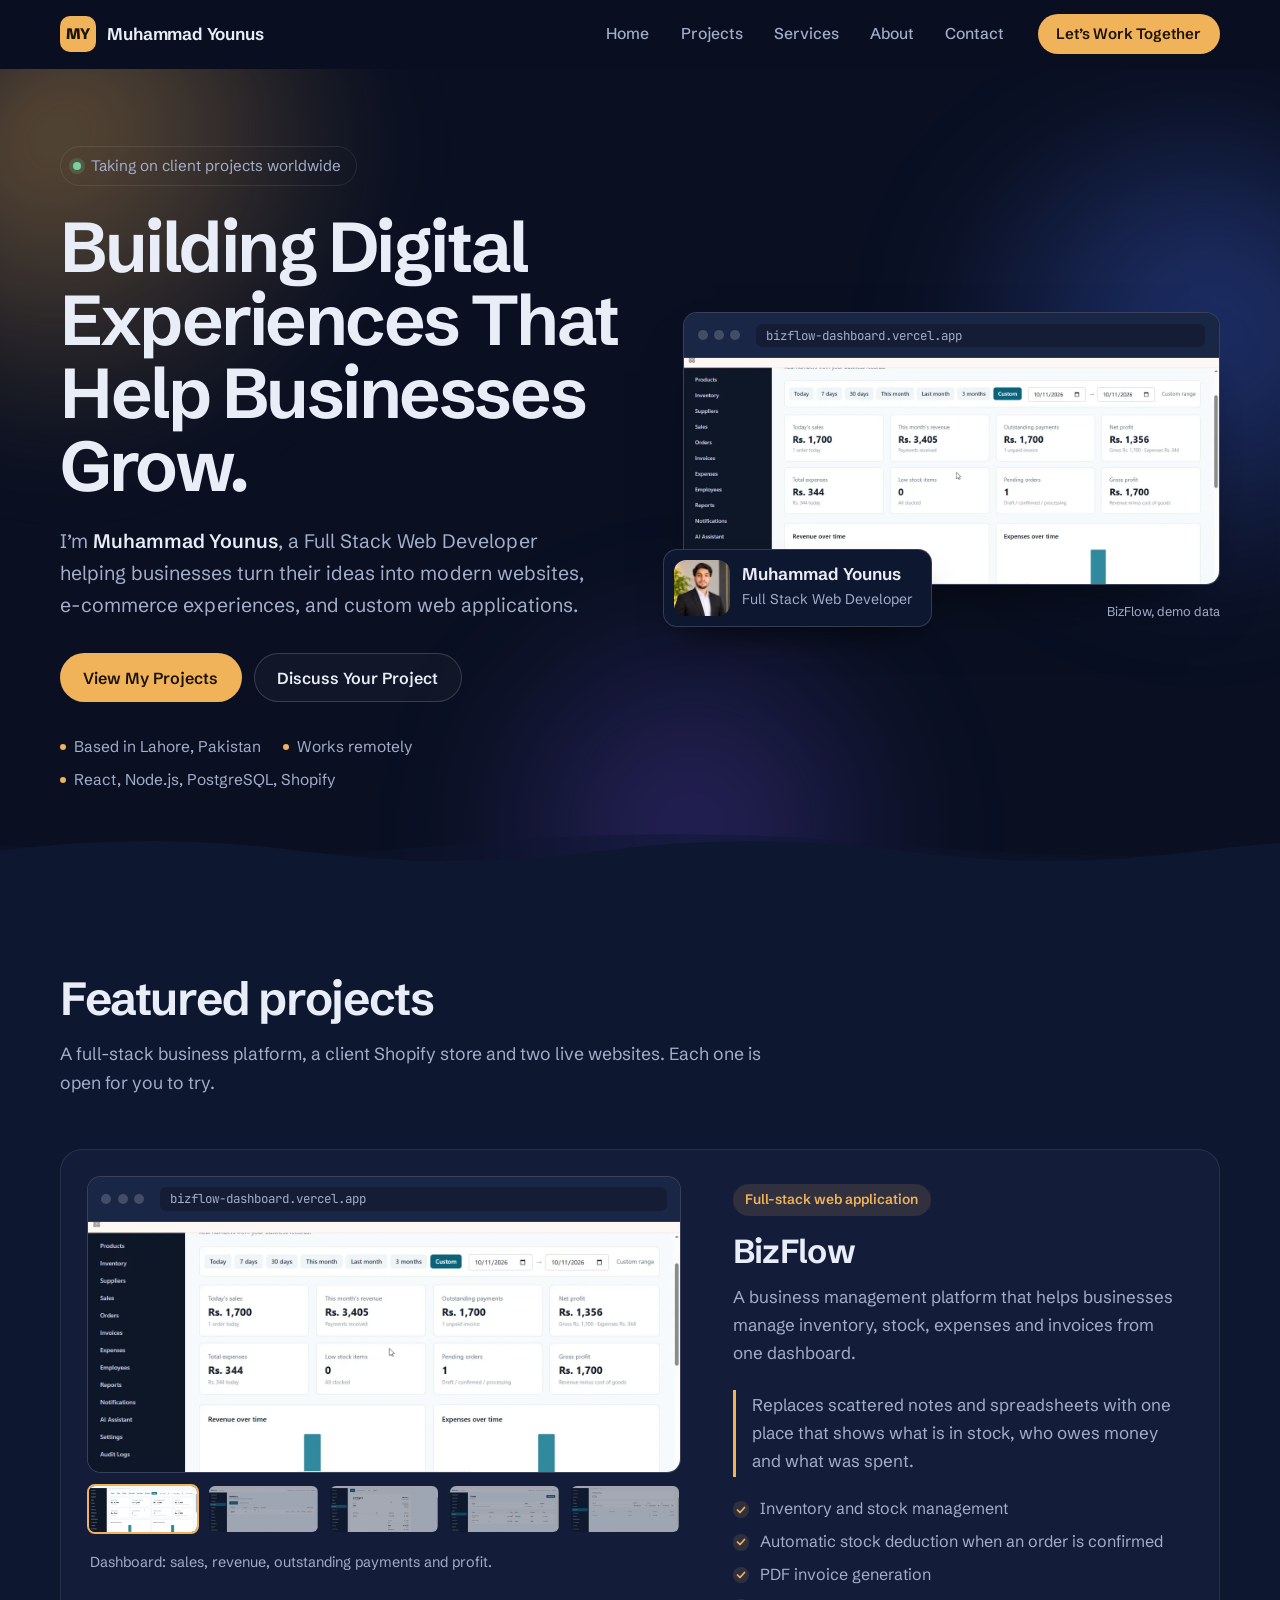
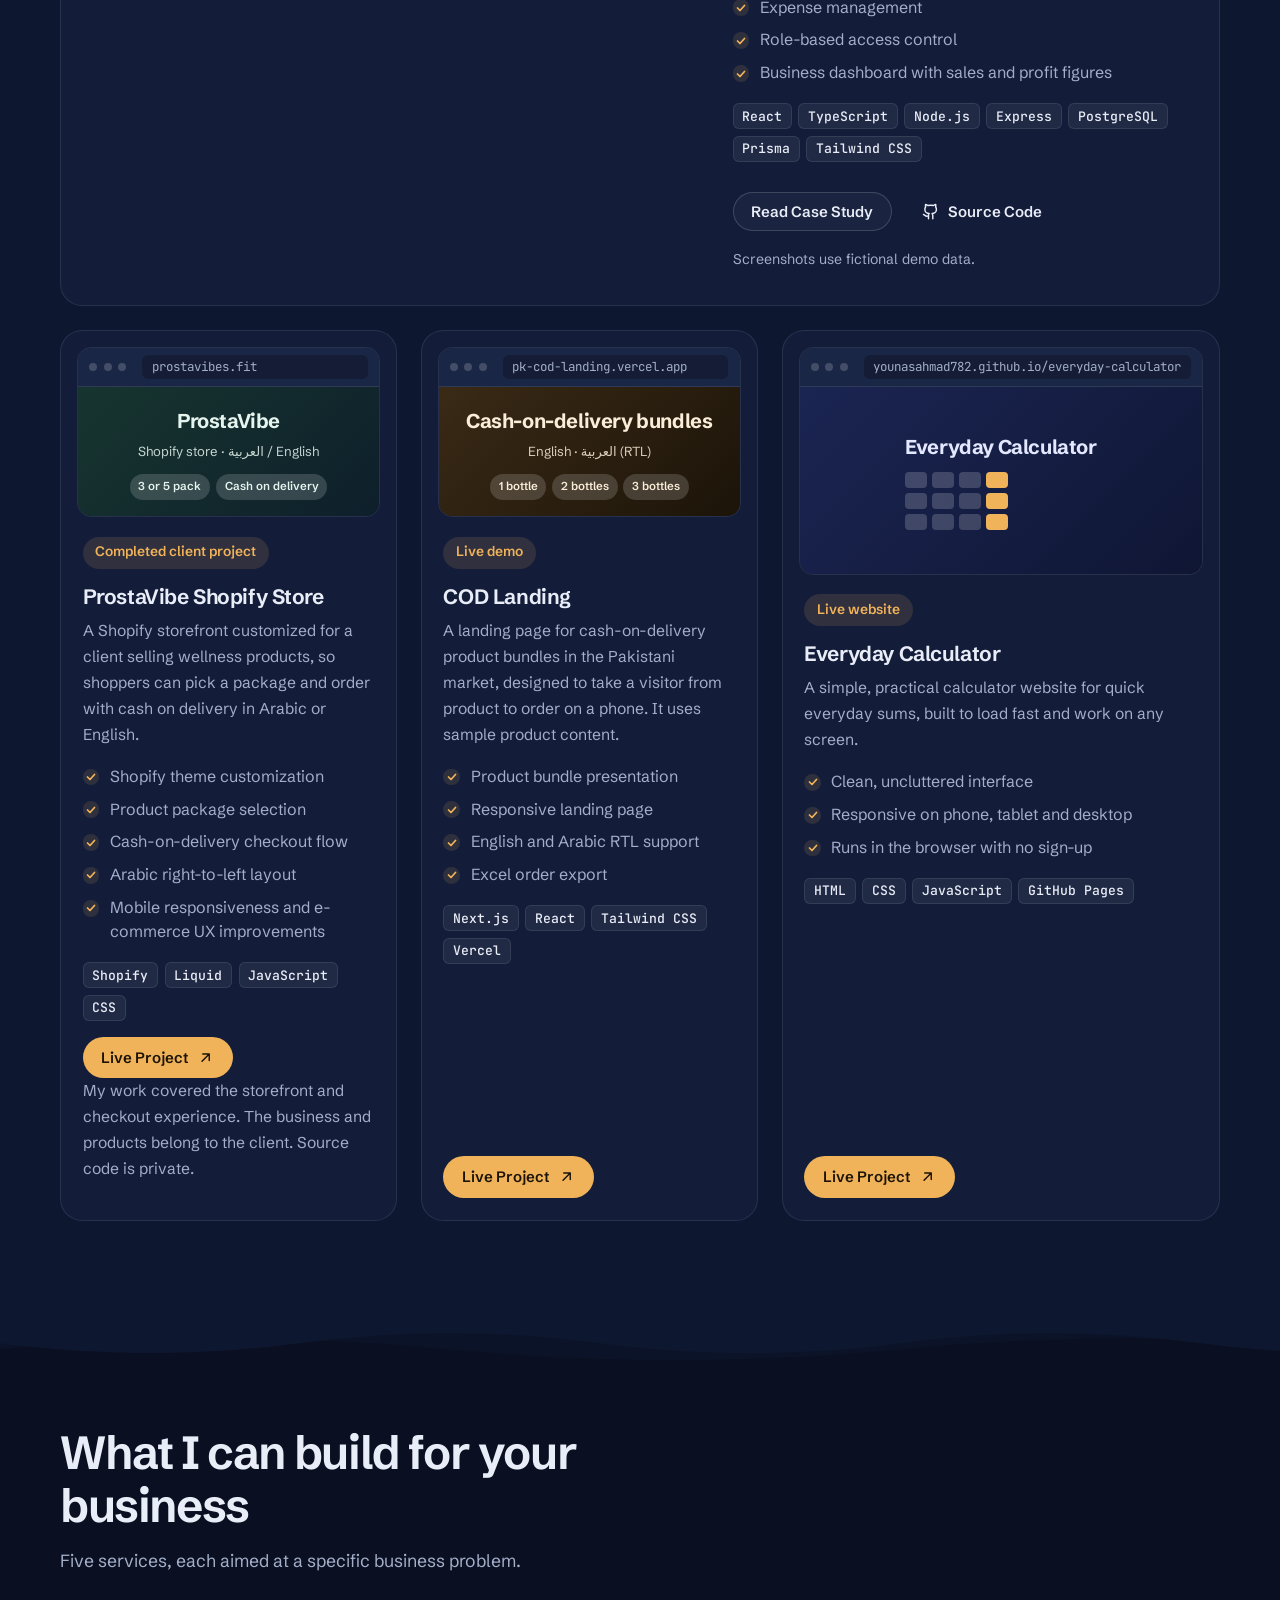
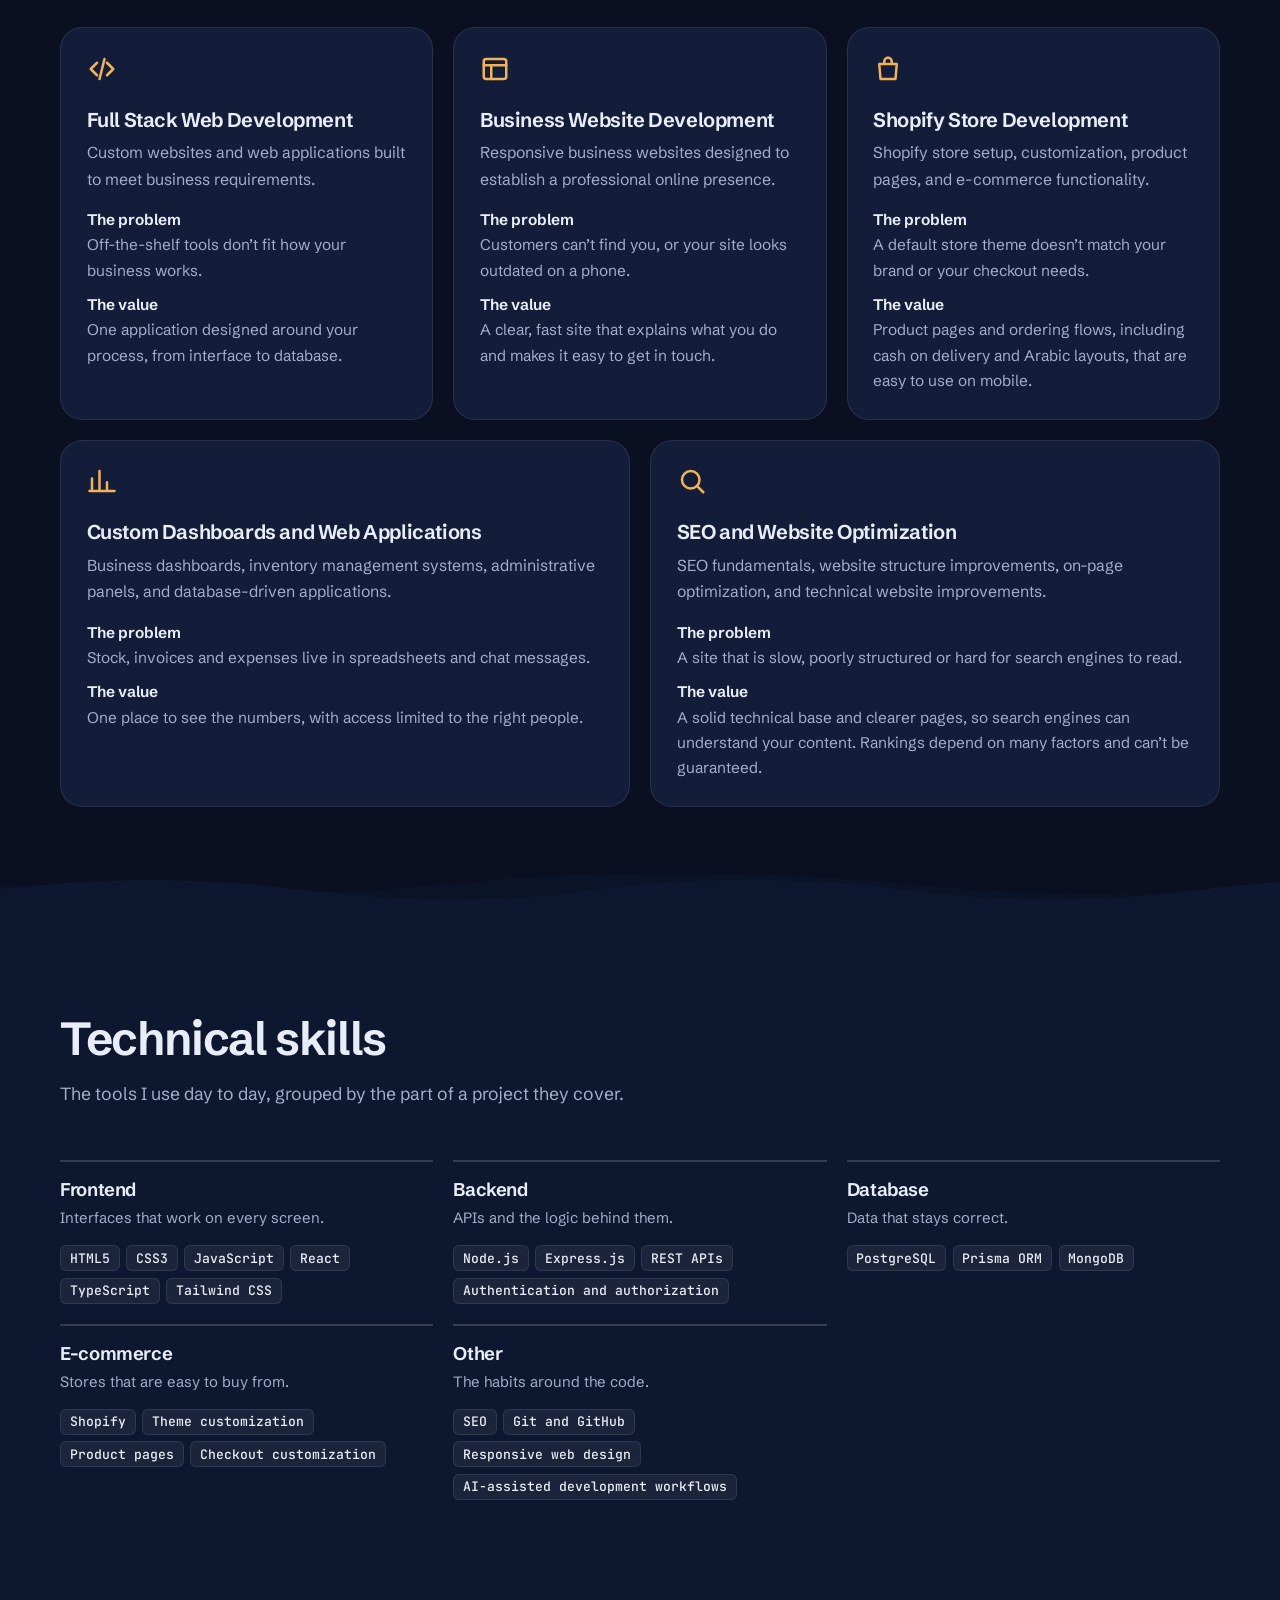
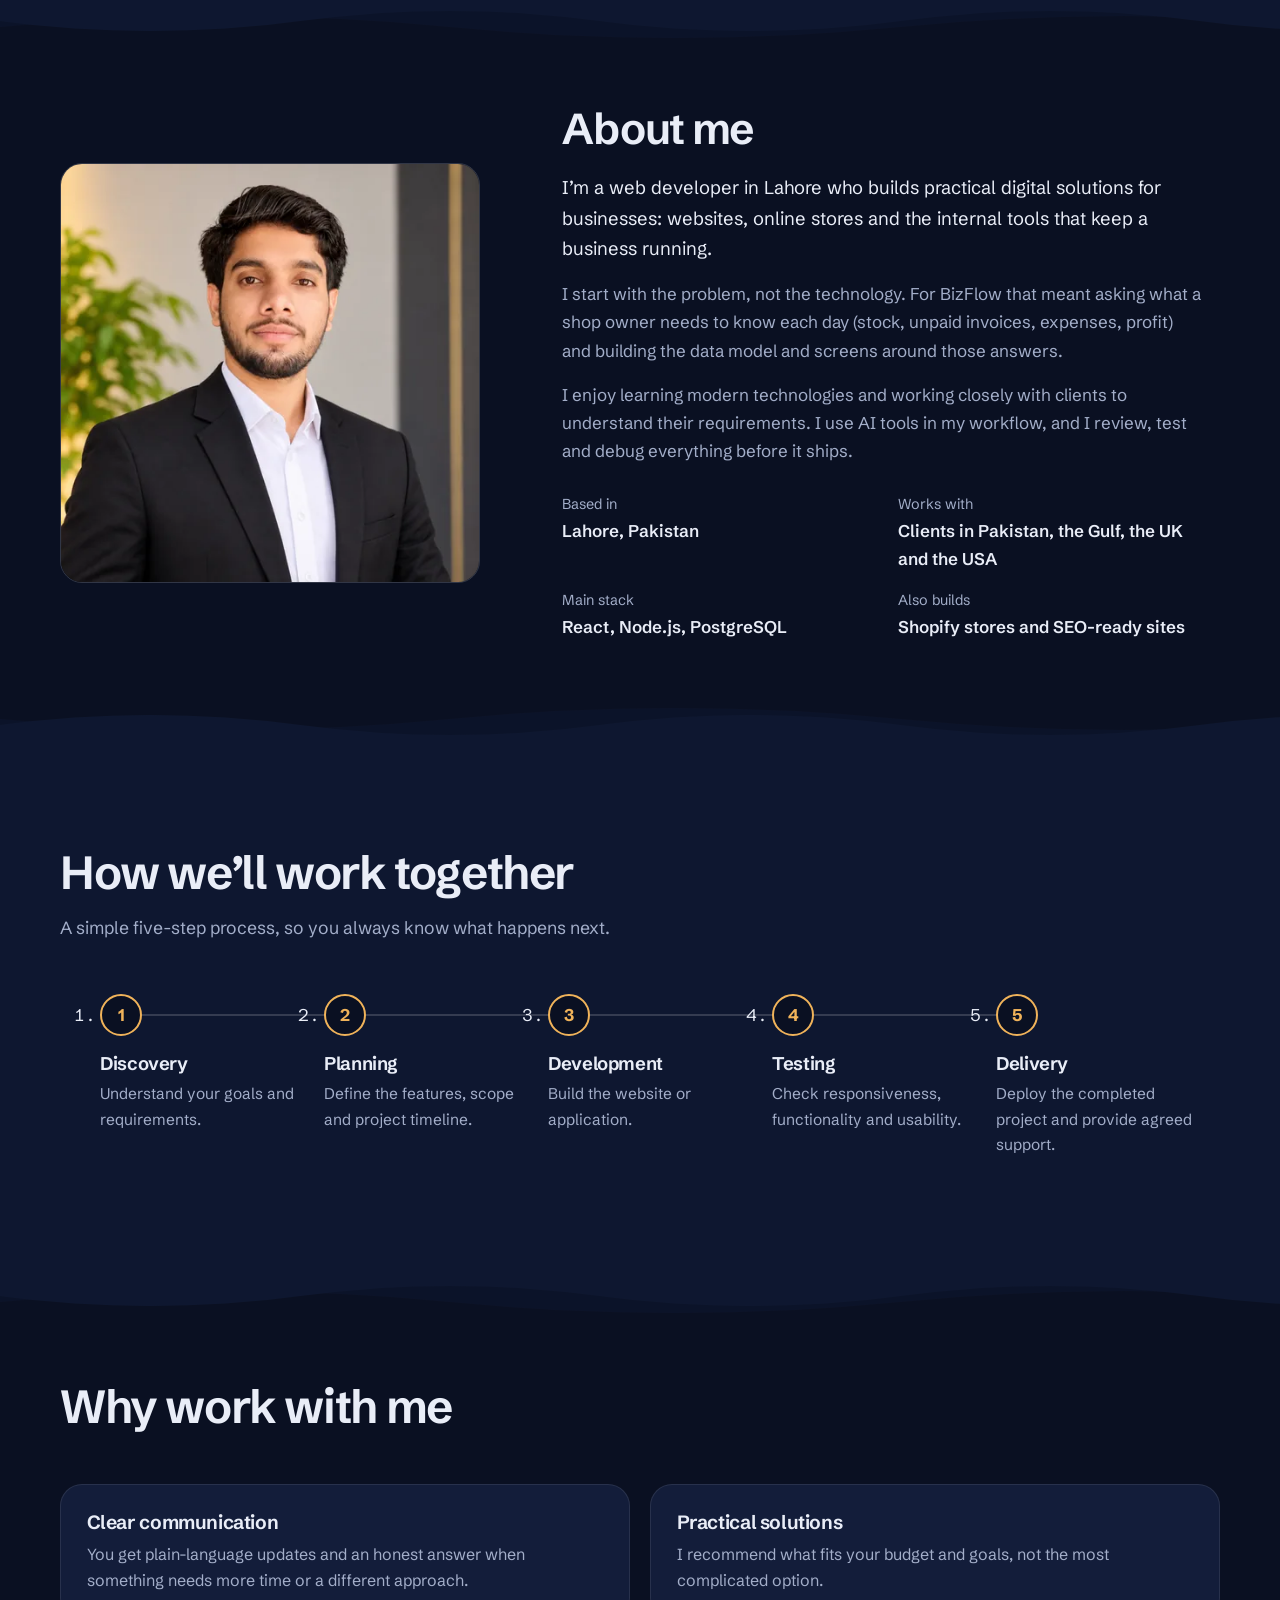
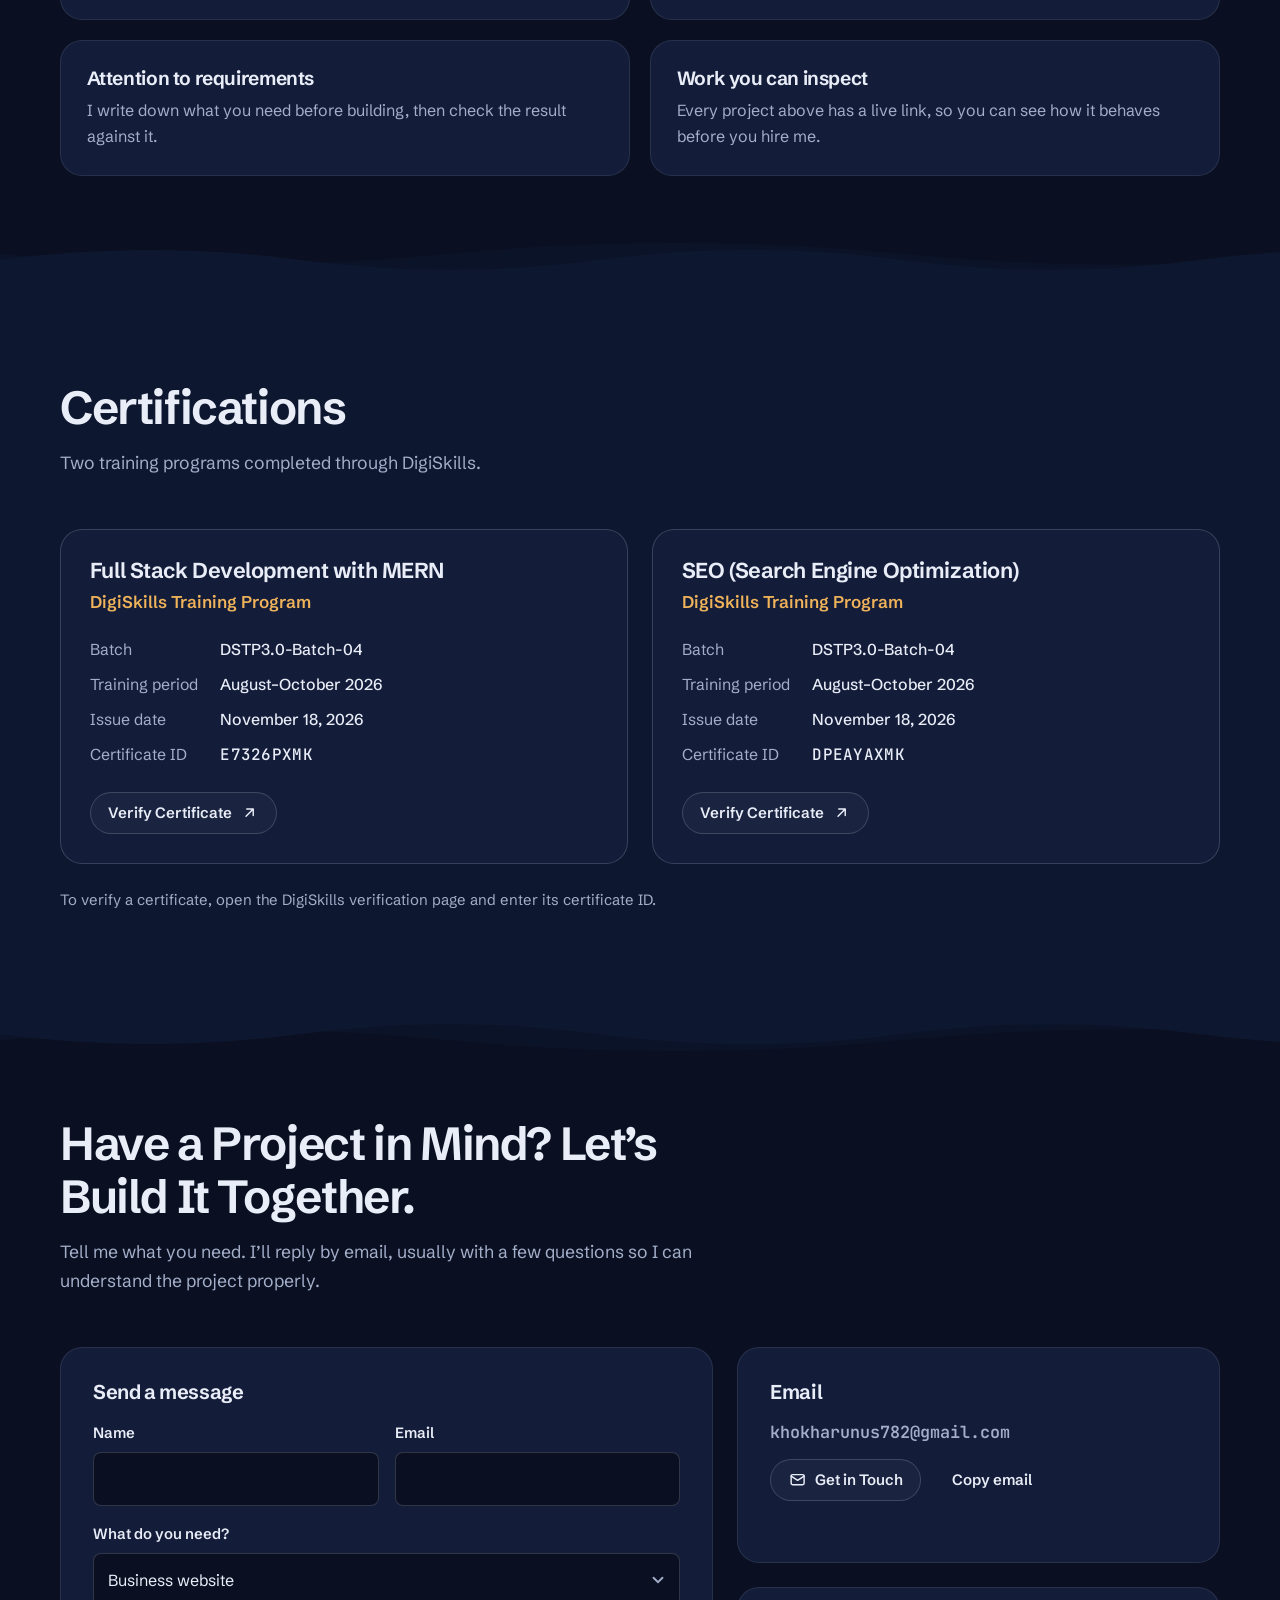
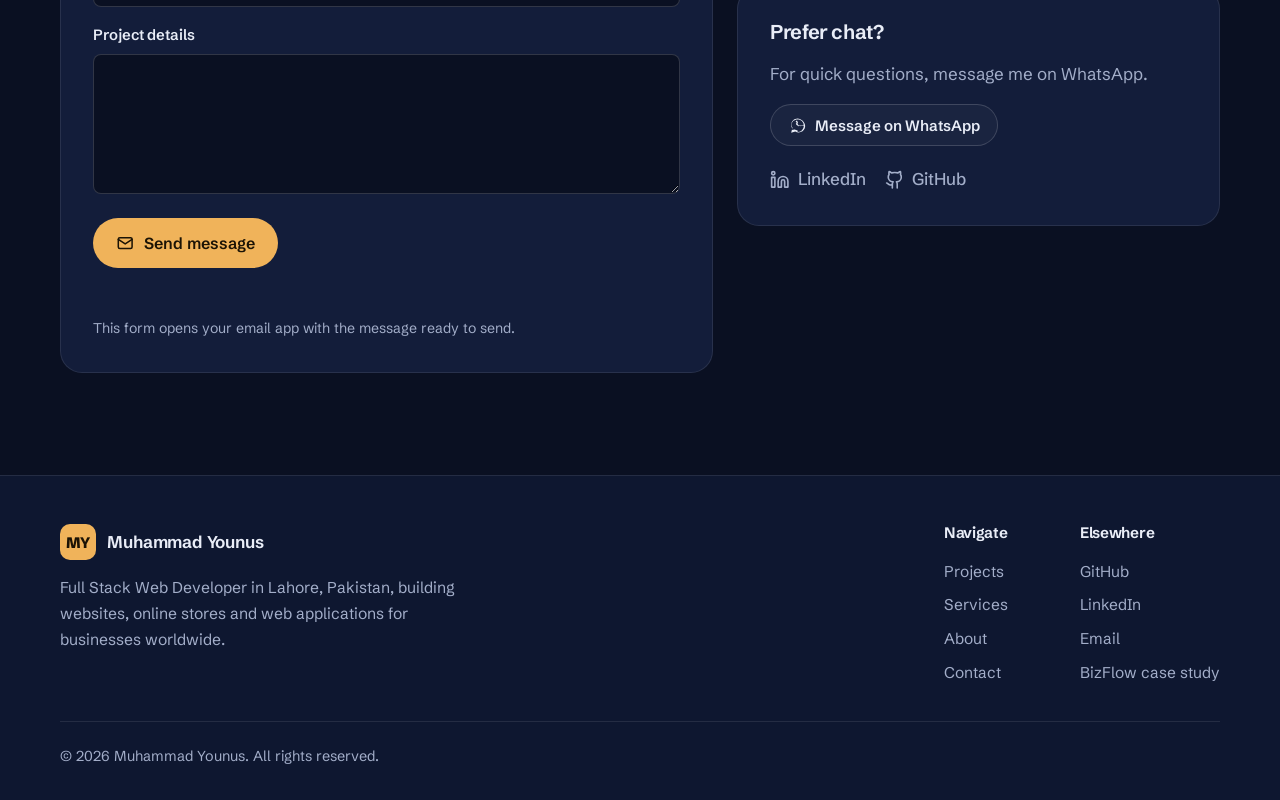
==== commit 066952a4: "Redesign portfolio: client-focused dark theme, new projects, services and certifications" ====
--- a/index.html
+++ b/index.html
@@ -55,6 +55,7 @@
   <symbol id="i-search" viewBox="0 0 24 24"><circle cx="11" cy="11" r="7"/><path d="m21 21-4.3-4.3"/></symbol>
 </svg>
 
+<div class="progress" id="progress" aria-hidden="true"></div>
 <a class="skip-link" href="#main">Skip to main content</a>
 
 <header class="site-nav" id="siteNav">
@@ -82,6 +83,7 @@
 
 <!-- HERO -->
 <section class="hero" aria-labelledby="hero-title">
+  <div class="liquid" aria-hidden="true"><span class="blob b1"></span><span class="blob b2"></span><span class="blob b3"></span></div>
   <div class="wrap hero-grid">
     <div>
       <p class="availability hero-in" style="--i:0"><i aria-hidden="true"></i>Taking on client projects worldwide</p>
@@ -452,7 +454,6 @@
     </div>
     <div class="footer-bottom">
       <p>© <span id="year">2026</span> Muhammad Younus. All rights reserved.</p>
-      <p>Built with HTML, CSS and JavaScript.</p>
     </div>
   </div>
 </footer>
--- a/assets/css/site.css
+++ b/assets/css/site.css
@@ -1,5 +1,6 @@
 /* Muhammad Younus portfolio. Dark navy theme, amber accent. */
 :root{
+  color-scheme:dark;
   --bg:#0a1022; --bg-2:#0e1730; --surface:#131d3a; --surface-2:#1a2646;
   --line:rgba(255,255,255,.09); --line-2:rgba(255,255,255,.16);
   --text:#e9edf7; --muted:#a3aec9; --accent:#f0b35a; --accent-ink:#1b1305; --accent-soft:rgba(240,179,90,.13);
@@ -25,14 +26,16 @@
 .ic-fill{width:1.15em;height:1.15em;fill:currentColor;flex:none}
 
 /* Buttons */
-.btn{display:inline-flex;align-items:center;justify-content:center;gap:.55rem;font:inherit;font-weight:600;font-size:1rem;line-height:1;padding:.95rem 1.4rem;border-radius:999px;border:1px solid transparent;text-decoration:none;cursor:pointer;transition:background .2s,border-color .2s,transform .2s,color .2s}
-.btn-primary{background:var(--accent);color:var(--accent-ink)}
-.btn-primary:hover{background:#f6c37c;transform:translateY(-1px)}
-.btn-secondary{border-color:var(--line-2);color:var(--text);background:rgba(255,255,255,.03)}
+.btn{position:relative;overflow:hidden;isolation:isolate;background:transparent;-webkit-appearance:none;appearance:none;--fill:rgba(255,255,255,.07);display:inline-flex;align-items:center;justify-content:center;gap:.55rem;font:inherit;font-weight:600;font-size:1rem;line-height:1;padding:.95rem 1.4rem;border-radius:999px;border:1px solid transparent;text-decoration:none;cursor:pointer;transition:background .2s,border-color .2s,transform .2s,color .2s}
+.btn-primary{background:var(--accent);color:var(--accent-ink);--fill:#ffd9a0}
+.btn-primary:hover{transform:translateY(-1px)}
+.btn-secondary{border-color:var(--line-2);color:var(--text);background:rgba(255,255,255,.03);--fill:var(--accent-soft)}
 .btn-secondary:hover{border-color:var(--accent);color:var(--accent)}
-.btn-ghost{color:var(--text);padding-inline:.9rem}
-.btn-ghost:hover{color:var(--accent)}
+.btn-ghost{color:var(--text);padding-inline:.9rem;background:transparent}
+.btn-ghost:hover,.btn-ghost:active,.btn-ghost:focus{color:var(--accent);background:rgba(255,255,255,.05)}
 .btn-sm{font-size:.94rem;padding:.7rem 1.1rem}
+.btn::before{content:"";position:absolute;left:50%;top:100%;width:150%;aspect-ratio:1;border-radius:46% 54% 50% 50%/50% 46% 54% 50%;background:var(--fill);transform:translate(-50%,0) scale(.3);transition:transform .6s cubic-bezier(.2,.8,.2,1),border-radius 1.2s;z-index:-1;pointer-events:none}
+.btn:hover::before,.btn:focus-visible::before{transform:translate(-50%,-64%) scale(1);border-radius:54% 46% 48% 52%/46% 54% 46% 54%}
 .btn[disabled]{opacity:.6;cursor:wait}
 .btn-row{display:flex;flex-wrap:wrap;gap:.75rem;align-items:center}
 
@@ -81,7 +84,15 @@
 
 /* Sections */
 .section{padding:clamp(3.5rem,8vw,6.5rem) 0}
-.section-alt{background:var(--bg-2);border-block:1px solid var(--line)}
+@keyframes waveA{to{background-position-x:600px,-900px}}
+.section{position:relative}
+.section-alt{background:var(--bg-2)}
+.section-alt::before,.section-alt::after{content:"";position:absolute;left:0;right:0;height:40px;pointer-events:none;z-index:1;
+  background-image:url("data:image/svg+xml,%3Csvg xmlns='http://www.w3.org/2000/svg' viewBox='0 0 600 40' preserveAspectRatio='none'%3E%3Cpath d='M0 20Q150 0 300 20T600 20V40H0Z' fill='%230e1730'/%3E%3C/svg%3E"),
+  url("data:image/svg+xml,%3Csvg xmlns='http://www.w3.org/2000/svg' viewBox='0 0 900 40' preserveAspectRatio='none'%3E%3Cpath d='M0 14Q225 36 450 14T900 14V40H0Z' fill='%230e1730' fill-opacity='.45'/%3E%3C/svg%3E");
+  background-size:600px 40px,900px 40px;background-repeat:repeat-x;animation:waveA 26s linear infinite}
+.section-alt::before{top:-39px}
+.section-alt::after{bottom:-39px;transform:scaleY(-1)}
 .section-head{max-width:44rem;margin-bottom:clamp(2rem,4vw,3.25rem)}
 .section-head h2{font-size:clamp(1.9rem,3.8vw,2.9rem);letter-spacing:-.03em;margin-bottom:.9rem}
 .section-head p{color:var(--muted);font-size:1.1rem;margin:0}
@@ -267,7 +278,7 @@
 
 /* Responsive */
 @media (max-width:1020px){
-  .hero-grid,.featured,.about-grid,.contact-grid{grid-template-columns:1fr}
+  .hero-grid,.featured,.about-grid,.contact-grid{grid-template-columns:minmax(0,1fr)}
   .hero h1{max-width:18ch}
   .hero-visual{max-width:640px}
   .person-chip{left:.75rem}
@@ -282,6 +293,11 @@
   .cs-meta{grid-template-columns:1fr 1fr}
 }
 @media (max-width:860px){
+  .services-grid{grid-template-columns:minmax(0,1fr)}
+  .service,.service:nth-child(n+4){grid-column:auto}
+  .why-grid,.cert-grid{grid-template-columns:minmax(0,1fr)}
+}
+@media (max-width:960px){
   .menu-btn{display:inline-flex}
   .nav-spacer{flex:1}
   .nav-cta{display:none}
@@ -290,14 +306,11 @@
   .nav-links a{font-size:1.1rem;padding:.8rem 1rem}
   .nav-links .nav-cta-item{display:block;margin-top:.6rem}
   .nav-links .nav-cta-item a{background:var(--accent);color:var(--accent-ink);text-align:center;font-weight:650}
-  .services-grid{grid-template-columns:1fr}
-  .service,.service:nth-child(n+4){grid-column:auto}
-  .why-grid,.cert-grid{grid-template-columns:1fr}
-}
-@media (min-width:861px){.nav-cta-item{display:none}}
+}
+@media (min-width:961px){.nav-cta-item{display:none}}
 @media (max-width:640px){
   body{font-size:1rem}
-  .card-grid,.skills-grid,.field-row,.facts,.shots{grid-template-columns:1fr}
+  .card-grid,.skills-grid,.field-row,.facts,.shots{grid-template-columns:minmax(0,1fr)}
   .thumbs{grid-template-columns:repeat(5,1fr);gap:.3rem}
   .btn-row .btn{flex:1 1 auto}
   .hero-note{display:none}
@@ -315,3 +328,44 @@
 }
 .cs-body a,.callout a{color:var(--accent)}
 .cs-body{min-width:0}
+
+/* ===== Liquid motion ===== */
+.hero{position:relative;overflow:hidden;isolation:isolate}
+.liquid{position:absolute;inset:0;z-index:-1;pointer-events:none;overflow:hidden}
+.blob{position:absolute;width:clamp(260px,38vw,540px);aspect-ratio:1;filter:blur(64px);opacity:.55;will-change:transform,border-radius;
+  border-radius:58% 42% 61% 39%/45% 55% 45% 55%;animation:morph 14s ease-in-out infinite,drift 22s ease-in-out infinite}
+.blob.b1{background:radial-gradient(circle at 30% 30%,rgba(240,179,90,.75),rgba(240,179,90,0) 70%);left:-8%;top:-12%}
+.blob.b2{background:radial-gradient(circle at 60% 40%,rgba(74,115,255,.7),rgba(74,115,255,0) 70%);right:-10%;top:8%;animation-duration:17s,26s;animation-delay:-4s,-8s}
+.blob.b3{background:radial-gradient(circle at 50% 50%,rgba(122,90,255,.55),rgba(122,90,255,0) 70%);left:35%;bottom:-25%;animation-duration:19s,30s;animation-delay:-9s,-3s}
+@keyframes morph{0%,100%{border-radius:58% 42% 61% 39%/45% 55% 45% 55%}33%{border-radius:40% 60% 38% 62%/58% 42% 58% 42%}66%{border-radius:62% 38% 52% 48%/38% 62% 42% 58%}}
+@keyframes drift{0%,100%{transform:translate(0,0) rotate(0)}50%{transform:translate(7vw,5vh) rotate(45deg)}}
+.hero-visual .browser{animation:floaty 7s ease-in-out infinite}
+.person-chip{animation:floaty 7s ease-in-out -2.5s infinite}
+@keyframes floaty{0%,100%{transform:translateY(0)}50%{transform:translateY(-9px)}}
+.availability i{animation:pulse 2.4s ease-out infinite}
+@keyframes pulse{0%{box-shadow:0 0 0 0 rgba(122,209,160,.5)}100%{box-shadow:0 0 0 10px rgba(122,209,160,0)}}
+.brand-mark{transition:border-radius .5s cubic-bezier(.2,.8,.2,1),transform .5s}
+.brand:hover .brand-mark{border-radius:50%;transform:rotate(-8deg)}
+.progress{position:fixed;top:0;left:0;right:0;height:3px;z-index:60;background:linear-gradient(90deg,var(--accent),#7a5aff);transform:scaleX(0);transform-origin:left;pointer-events:none}
+
+/* Scroll reveal: content stays visible without JS */
+.js .reveal{opacity:0;transform:translateY(28px) scale(.985);transition:opacity .8s cubic-bezier(.2,.7,.2,1),transform .9s cubic-bezier(.2,.7,.2,1);transition-delay:calc(var(--d,0) * 90ms)}
+.js .reveal.in{opacity:1;transform:none}
+.card.reveal.in:hover{transform:translateY(-3px)}
+.card.reveal{transition:opacity .8s cubic-bezier(.2,.7,.2,1),transform .9s cubic-bezier(.2,.7,.2,1),border-color .2s}
+.js .step::after{transform:scaleX(0);transform-origin:left;transition:transform .9s cubic-bezier(.2,.7,.2,1) calc(var(--d,0) * 90ms + .35s)}
+.js .step.in::after{transform:scaleX(1)}
+@media (max-width:1020px){
+  .js .step::after{transform:scaleY(0);transform-origin:top}
+  .js .step.in::after{transform:scaleY(1)}
+}
+@media (max-width:640px){
+  .blob{filter:blur(48px);opacity:.5}
+  .section-alt::before,.section-alt::after{height:28px;background-size:360px 28px,540px 28px}
+  .section-alt::before{top:-27px}.section-alt::after{bottom:-27px}
+}
+@media (prefers-reduced-motion:reduce){
+  .js .reveal,.js .step::after{opacity:1;transform:none}
+  .blob,.hero-visual .browser,.person-chip,.section-alt::before,.section-alt::after{animation:none!important}
+  .progress{display:none}
+}
